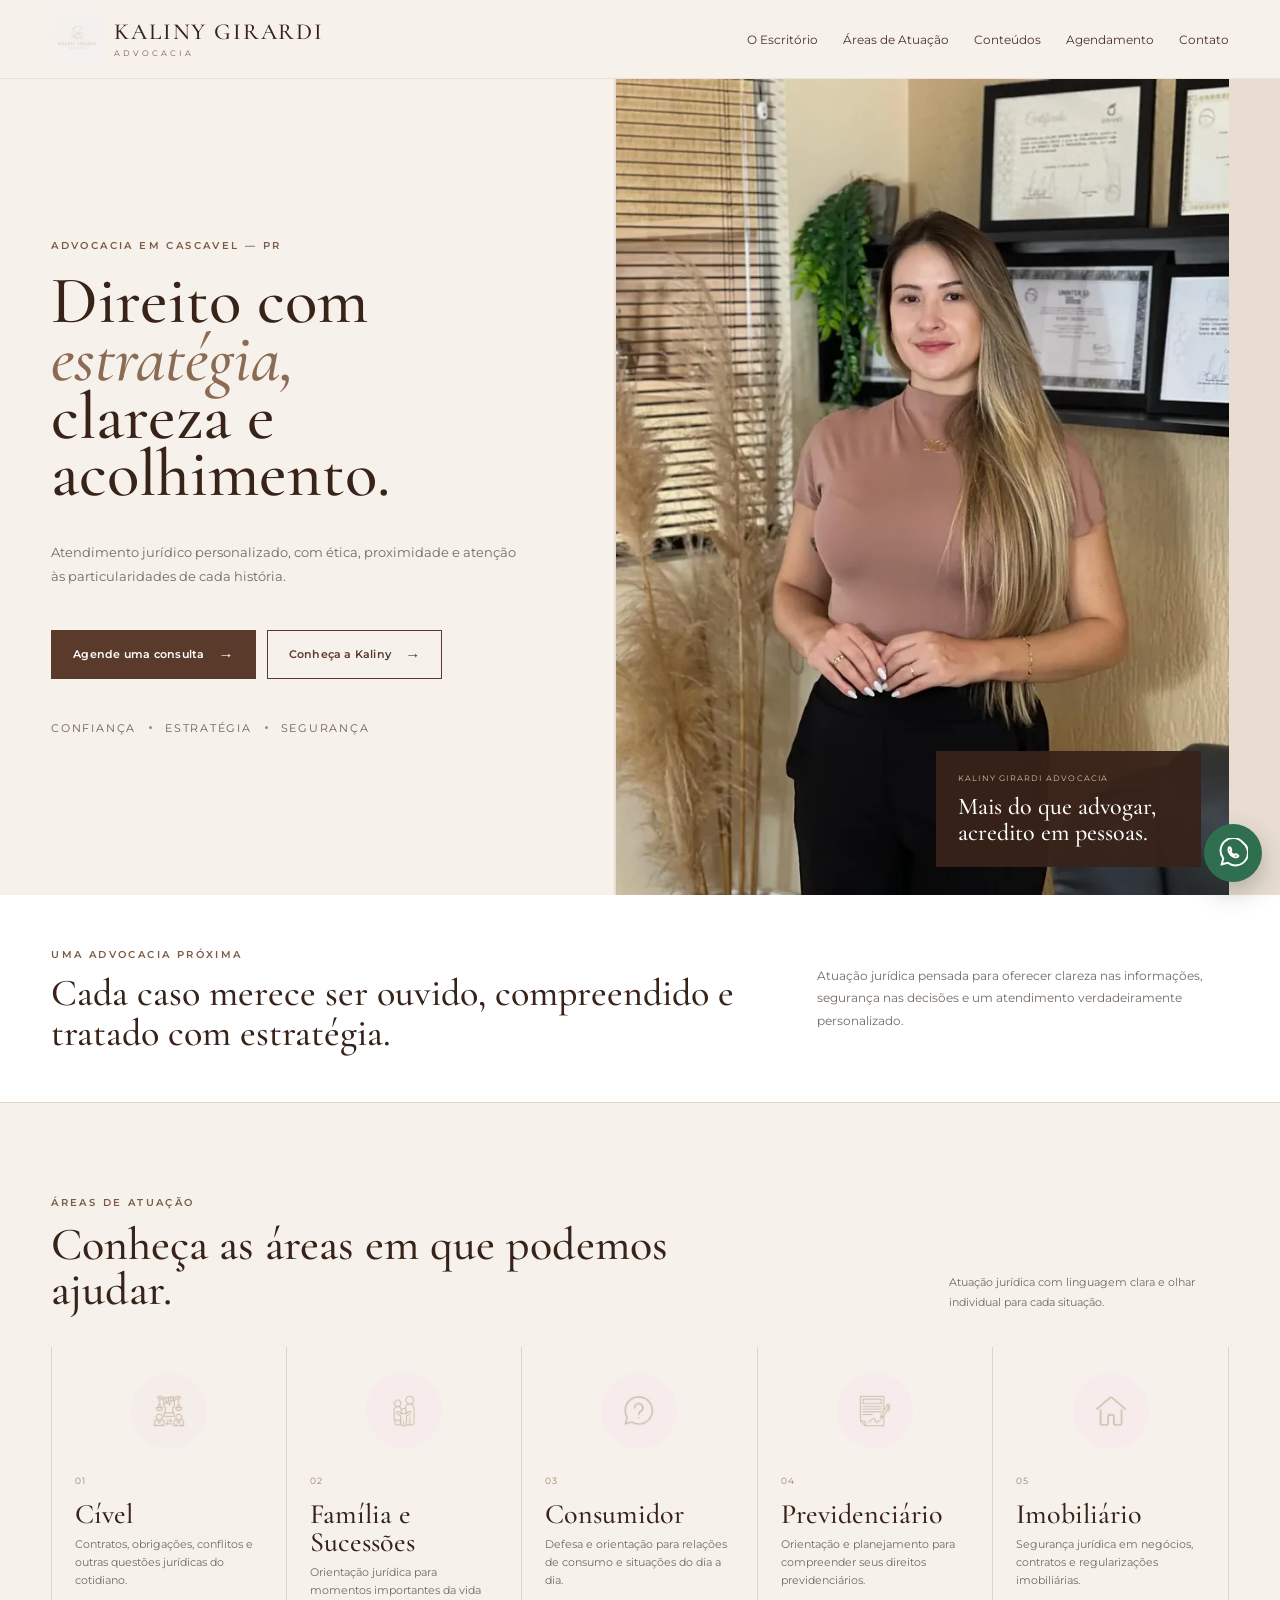
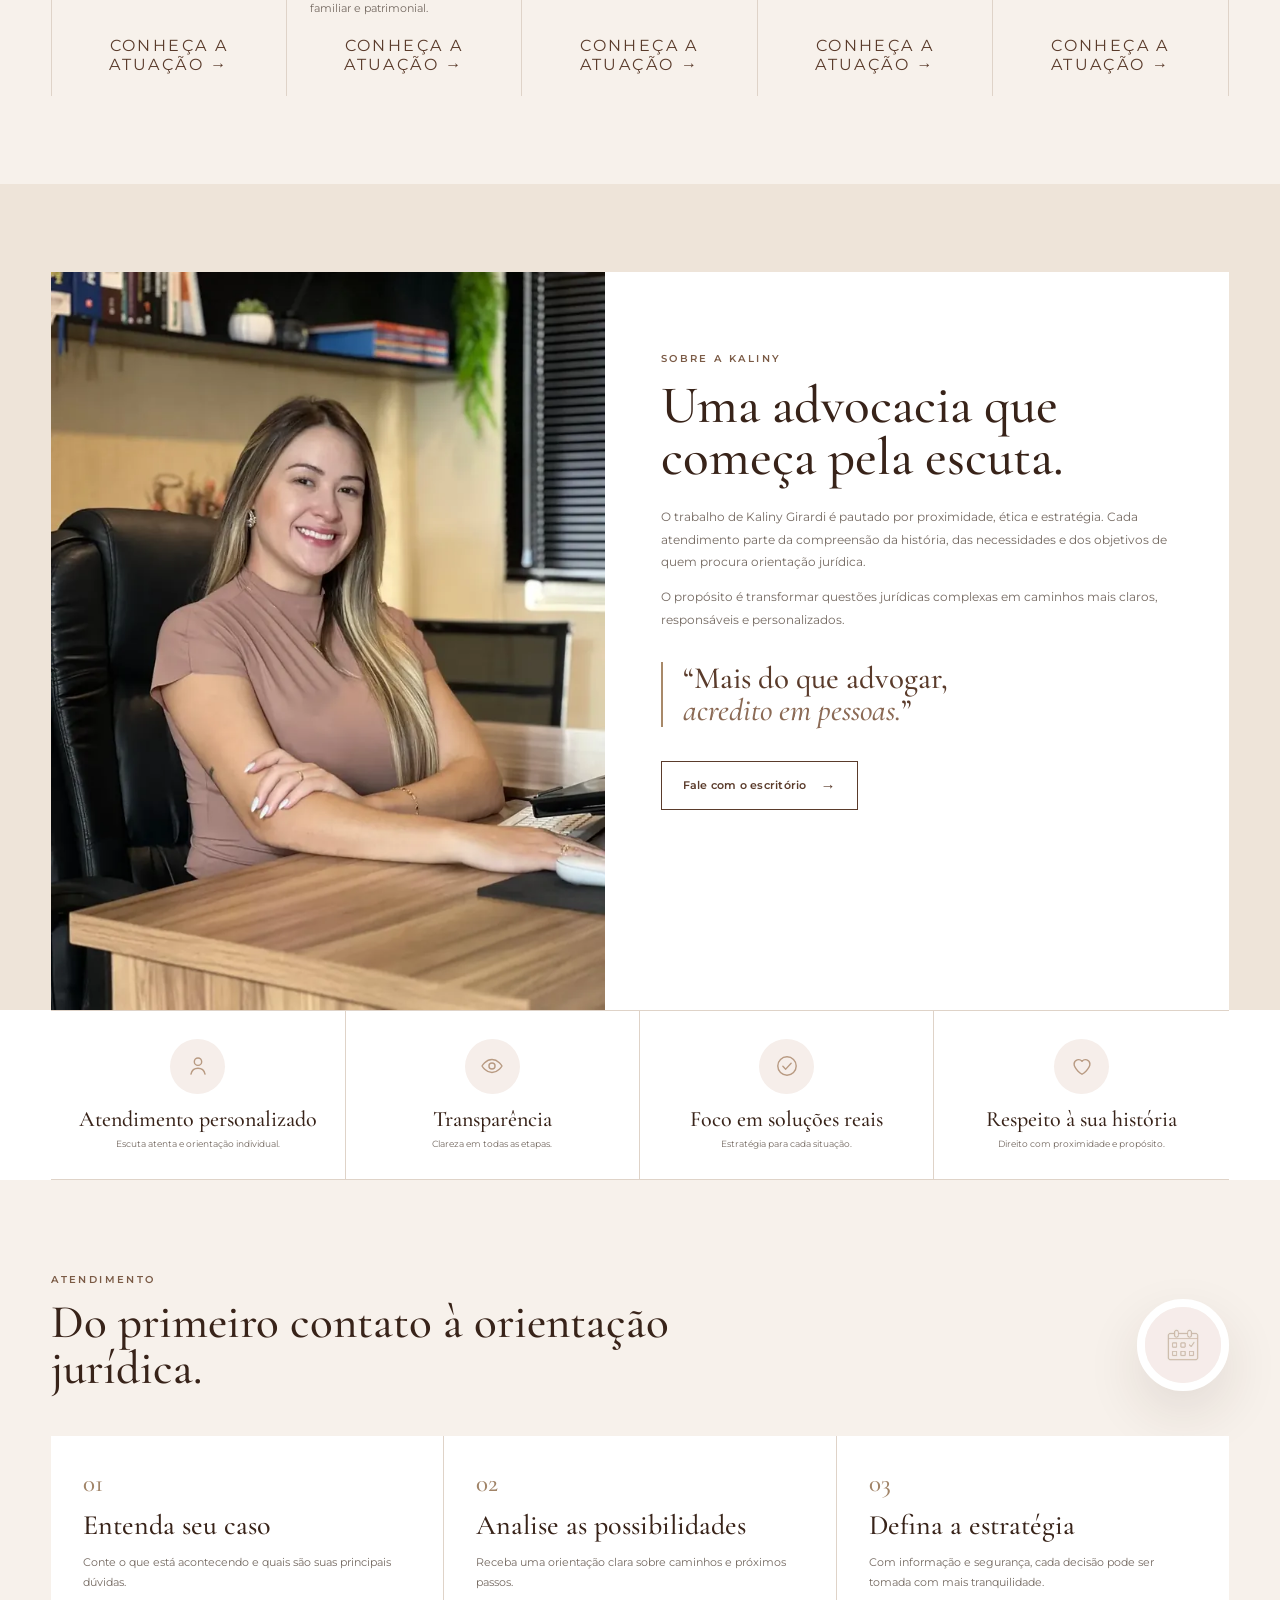
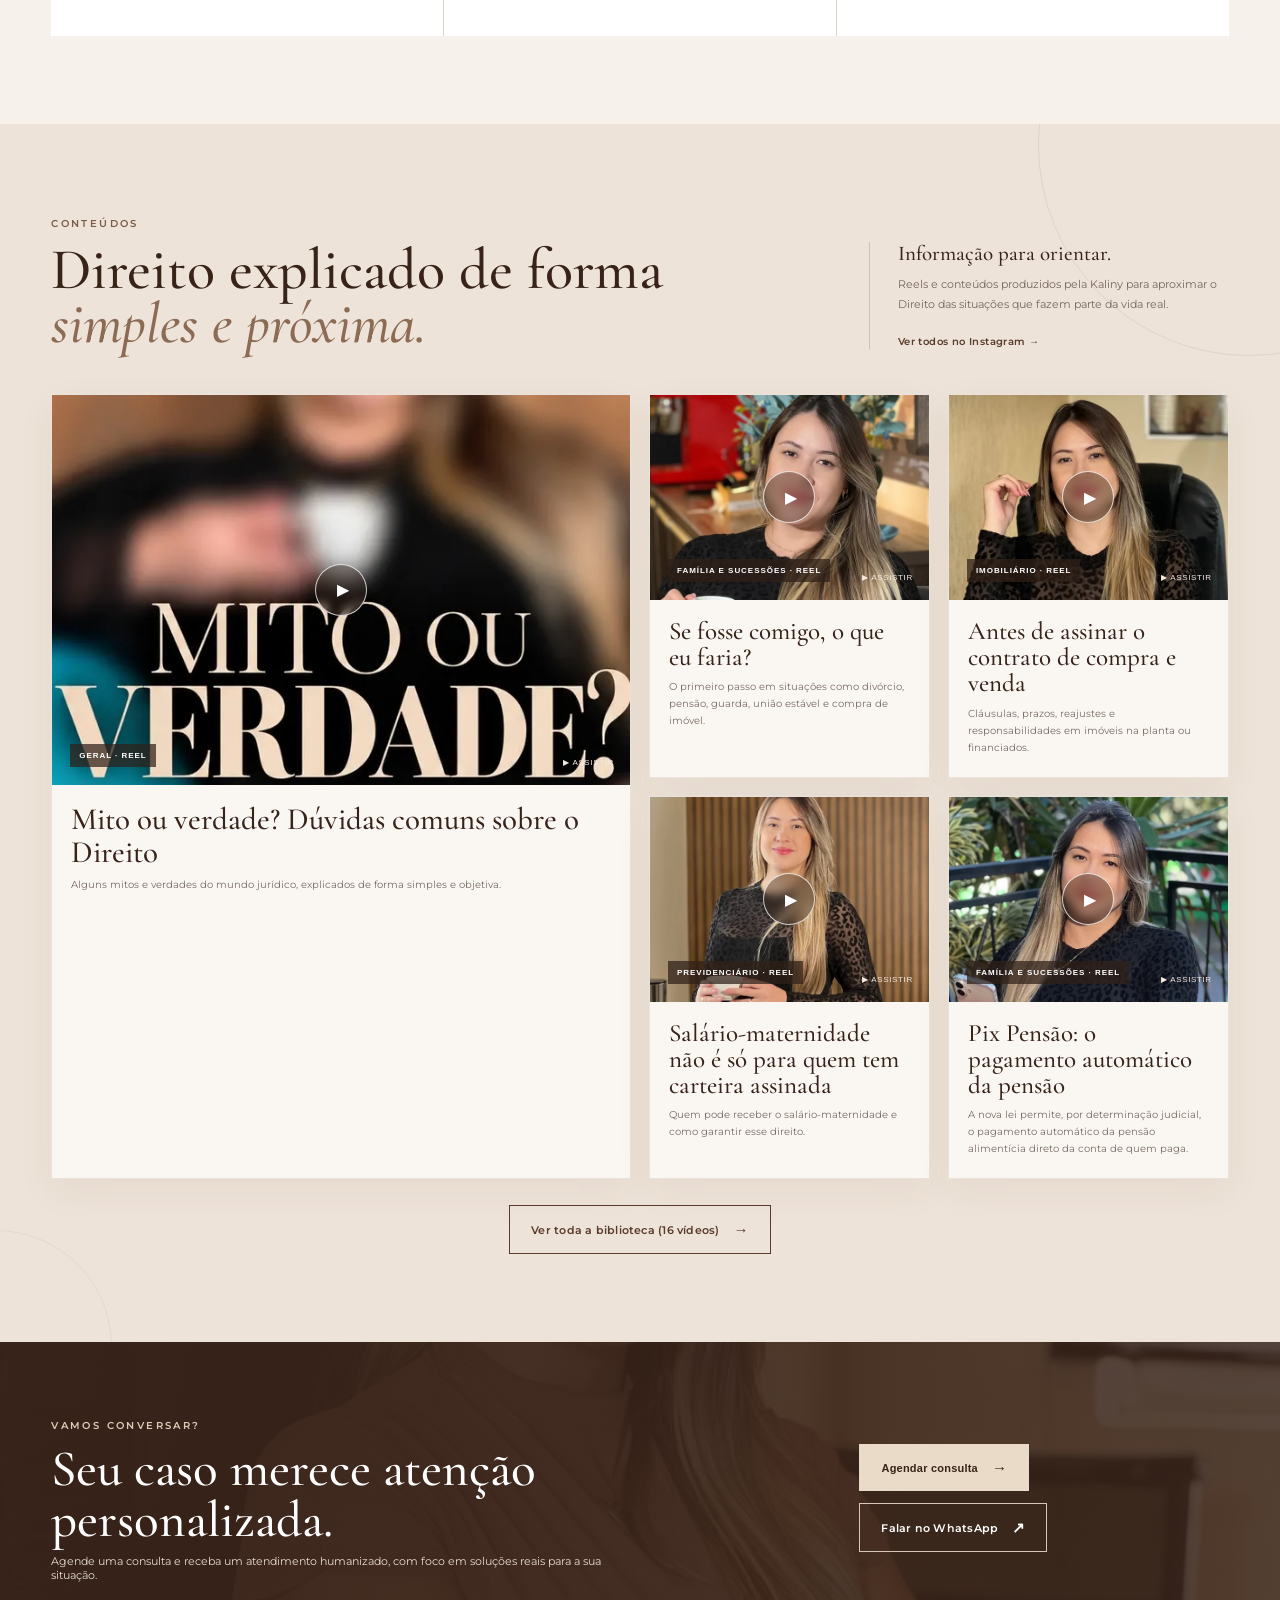
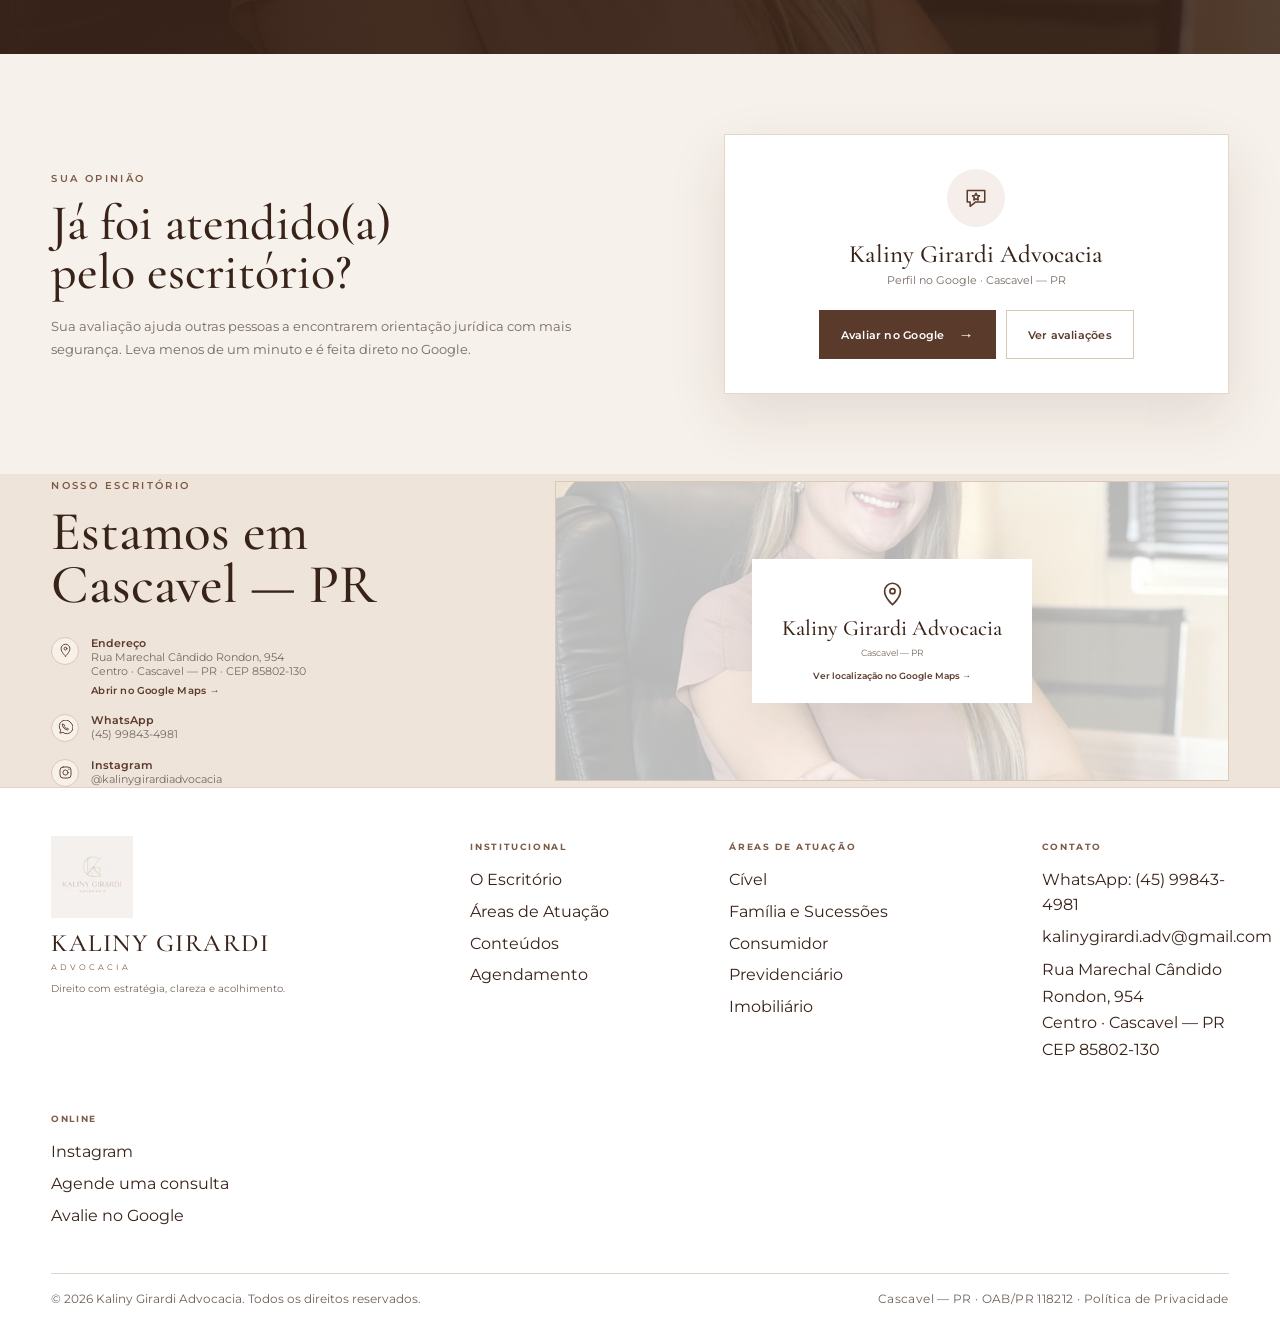
==== index.html @ cd2d30ac "Site: imagens no tamanho certo, contraste da Privacidade e rótulo das capas de arte Co-Authored-By: " ====
<!doctype html>
<html lang="pt-BR">
<head>
<meta charset="utf-8"><meta name="viewport" content="width=device-width,initial-scale=1">
<meta name="description" content="Kaliny Girardi Advocacia em Cascavel – PR. Atendimento em Direito Cível, Família e Sucessões, Consumidor, Previdenciário e Imobiliário. Agende sua consulta.">
<title>Kaliny Girardi Advocacia | Advogada em Cascavel – PR</title>
<link rel="preload" as="image" href="assets/kaliny-hero.webp" imagesrcset="assets/kaliny-hero-480.webp 480w, assets/kaliny-hero-720.webp 720w, assets/kaliny-hero.webp 960w" imagesizes="(max-width: 900px) 92vw, 44vw" fetchpriority="high">
<meta name="google-site-verification" content="oDW_VFh5NbFvyicY3VM6-nrY6fD-mBhwZYhJNDKeEUI" />
<link rel="canonical" href="https://kalinygirardiadvocacia.com.br/">
<meta property="og:type" content="website"><meta property="og:locale" content="pt_BR"><meta property="og:site_name" content="Kaliny Girardi Advocacia">
<meta property="og:title" content="Kaliny Girardi Advocacia | Advogada em Cascavel – PR">
<meta property="og:description" content="Direito com estratégia, clareza e acolhimento. Cível, Família e Sucessões, Consumidor, Previdenciário e Imobiliário.">
<meta property="og:url" content="https://kalinygirardiadvocacia.com.br/"><meta property="og:image" content="https://kalinygirardiadvocacia.com.br/assets/og-image.jpg"><meta property="og:image:secure_url" content="https://kalinygirardiadvocacia.com.br/assets/og-image.jpg"><meta property="og:image:type" content="image/jpeg"><meta name="twitter:title" content="Kaliny Girardi Advocacia | Advogada em Cascavel – PR"><meta name="twitter:description" content="Direito com estratégia, clareza e acolhimento. Cível, Família e Sucessões, Consumidor, Previdenciário e Imobiliário."><meta name="twitter:image" content="https://kalinygirardiadvocacia.com.br/assets/og-image.jpg"><meta property="og:image:width" content="1200"><meta property="og:image:height" content="630"><meta property="og:image:alt" content="Kaliny Girardi Advocacia — Cascavel, PR">
<meta name="twitter:card" content="summary_large_image">
<script type="application/ld+json">{"@context": "https://schema.org", "@type": "LegalService", "name": "Kaliny Girardi Advocacia", "url": "https://kalinygirardiadvocacia.com.br/", "image": "https://kalinygirardiadvocacia.com.br/assets/kaliny-hero.jpg", "logo": "https://kalinygirardiadvocacia.com.br/assets/logo.jpg", "telephone": "+55-45-99843-4981", "email": "kalinygirardi.adv@gmail.com", "address": {"@type": "PostalAddress", "streetAddress": "Rua Marechal Cândido Rondon, 954", "addressLocality": "Cascavel", "addressRegion": "PR", "postalCode": "85802-130", "addressCountry": "BR"}, "areaServed": {"@type": "City", "name": "Cascavel"}, "knowsAbout": ["Direito Civil", "Direito de Família e Sucessões", "Direito do Consumidor", "Direito Previdenciário", "Direito Imobiliário"], "sameAs": ["https://www.instagram.com/kalinygirardiadvocacia/", "https://g.page/r/CT1paptxaOU_EAI"], "employee": {"@type": "Person", "name": "Kaliny Girardi", "jobTitle": "Advogada", "identifier": "OAB/PR 118212"}}</script>
<style>.ap-consent{display:flex!important;flex-direction:row!important;align-items:flex-start;gap:10px!important;text-transform:none!important;letter-spacing:0!important;font-size:13px!important;line-height:1.45}.ap-consent input{margin-top:3px;width:auto;flex:none}.ap-consent a{color:inherit;text-decoration:underline}.ap-hp{position:absolute!important;left:-9999px!important;width:1px;height:1px;overflow:hidden}.appointment-msg.error{color:#8b3e33}</style>
<link rel="stylesheet" href="css/style.css"><script src="assets/appointment-config.js"></script><script src="assets/conteudos.js"></script><script src="assets/video-fit.js"></script>
<link rel="icon" href="/favicon.ico" sizes="any"><link rel="icon" type="image/png" sizes="32x32" href="/assets/icons/favicon-32.png"><link rel="apple-touch-icon" href="/assets/icons/apple-touch-icon.png"><link rel="manifest" href="/site.webmanifest"><meta name="theme-color" content="#5a3b2b"><link rel="preload" href="assets/fonts/montserrat-latin-400-normal.woff2" as="font" type="font/woff2" crossorigin><link rel="preload" href="assets/fonts/cormorant-garamond-latin-500-normal.woff2" as="font" type="font/woff2" crossorigin></head>
<body><div class="scroll-progress" id="scrollProgress" aria-hidden="true"></div>
<header class="site-header"><div class="container nav">
<a class="brand" href="index.html"><img src="assets/logo-112.webp" width="112" height="112" alt="Logo Kaliny Girardi"><span class="brand-name"><strong>KALINY GIRARDI</strong><small>ADVOCACIA</small></span></a>
<nav class="navlinks" id="siteNav"><a href="#escritorio">O Escritório</a><a href="#atuacao">Áreas de Atuação</a><a href="#conteudos">Conteúdos</a><a href="#agendamento">Agendamento</a><a href="#contato">Contato</a><a class="nav-cta" href="#agendamento" data-open-appointment>Agendar consulta</a></nav><button class="menu" type="button" aria-label="Abrir menu" aria-expanded="false" aria-controls="siteNav">☰</button>
</div></header>
<main>
<section class="hero"><div class="hero-inner container"><div class="hero-copy"><span class="eyebrow hero-stagger">Advocacia em Cascavel — PR</span><h1 class="hero-stagger">Direito com<br><em>estratégia,</em><br>clareza e acolhimento.</h1><p class="hero-stagger">Atendimento jurídico personalizado, com ética, proximidade e atenção às particularidades de cada história.</p><div class="hero-actions hero-stagger"><a class="btn primary" href="#agendamento" data-open-appointment>Agende uma consulta <span>→</span></a><a class="btn ghost" href="#escritorio">Conheça a Kaliny <span>→</span></a></div><div class="hero-values hero-stagger"><span>Confiança</span><i></i><span>Estratégia</span><i></i><span>Segurança</span></div></div><div class="hero-visual hero-enter"><img src="assets/kaliny-hero.webp" srcset="assets/kaliny-hero-480.webp 480w, assets/kaliny-hero-720.webp 720w, assets/kaliny-hero.webp 960w" sizes="(max-width: 900px) 92vw, 44vw" alt="Kaliny Girardi no escritório" width="960" height="1280" fetchpriority="high" decoding="async"><div class="hero-card"><small>Kaliny Girardi Advocacia</small><strong>Mais do que advogar,<br>acredito em pessoas.</strong></div></div></div></section>
<section class="intro-strip js-reveal"><div class="container intro-grid"><div><span class="eyebrow">Uma advocacia próxima</span><h2>Cada caso merece ser ouvido, compreendido e tratado com estratégia.</h2></div><p>Atuação jurídica pensada para oferecer clareza nas informações, segurança nas decisões e um atendimento verdadeiramente personalizado.</p></div></section>
<section class="section areas" id="atuacao"><div class="container"><div class="section-head js-reveal"><div><span class="eyebrow">Áreas de atuação</span><h2>Conheça as áreas em que podemos ajudar.</h2></div><p>Atuação jurídica com linguagem clara e olhar individual para cada situação.</p></div><div class="area-grid">
<article class="area js-reveal" data-area="Cível"><div class="area-icon"><img src="assets/icons/civel-160.webp" width="160" height="160" alt="Cível" loading="lazy" decoding="async"></div><span class="num">01</span><h3><a href="areas/civel.html">Cível</a></h3><p>Contratos, obrigações, conflitos e outras questões jurídicas do cotidiano.</p><button class="more area-open" type="button">Conheça a atuação →</button></article>
<article class="area js-reveal" data-area="Família e Sucessões"><div class="area-icon"><img src="assets/icons/familia-160.webp" width="160" height="160" alt="Família e Sucessões" loading="lazy" decoding="async"></div><span class="num">02</span><h3><a href="areas/familia-e-sucessoes.html">Família e Sucessões</a></h3><p>Orientação jurídica para momentos importantes da vida familiar e patrimonial.</p><button class="more area-open" type="button">Conheça a atuação →</button></article>
<article class="area js-reveal" data-area="Consumidor"><div class="area-icon"><img src="assets/icons/consumidor-160.webp" width="160" height="160" alt="Consumidor" loading="lazy" decoding="async"></div><span class="num">03</span><h3><a href="areas/consumidor.html">Consumidor</a></h3><p>Defesa e orientação para relações de consumo e situações do dia a dia.</p><button class="more area-open" type="button">Conheça a atuação →</button></article>
<article class="area js-reveal" data-area="Previdenciário"><div class="area-icon"><img src="assets/icons/previdenciario-160.webp" width="160" height="160" alt="Previdenciário" loading="lazy" decoding="async"></div><span class="num">04</span><h3><a href="areas/previdenciario.html">Previdenciário</a></h3><p>Orientação e planejamento para compreender seus direitos previdenciários.</p><button class="more area-open" type="button">Conheça a atuação →</button></article>
<article class="area js-reveal" data-area="Imobiliário"><div class="area-icon"><img src="assets/icons/imobiliario-160.webp" width="160" height="160" alt="Imobiliário" loading="lazy" decoding="async"></div><span class="num">05</span><h3><a href="areas/imobiliario.html">Imobiliário</a></h3><p>Segurança jurídica em negócios, contratos e regularizações imobiliárias.</p><button class="more area-open" type="button">Conheça a atuação →</button></article>
</div></div></section>
<section class="section about" id="escritorio"><div class="container about-grid"><div class="about-photo reveal-left"><img src="assets/kaliny-office.webp" srcset="assets/kaliny-office-480.webp 480w, assets/kaliny-office-720.webp 720w, assets/kaliny-office.webp 960w" sizes="(max-width: 900px) 92vw, 40vw" alt="Kaliny Girardi em seu escritório" width="960" height="1280" loading="lazy" decoding="async"></div><div class="about-copy reveal-right"><span class="eyebrow">Sobre a Kaliny</span><h2>Uma advocacia que começa pela escuta.</h2><p>O trabalho de Kaliny Girardi é pautado por proximidade, ética e estratégia. Cada atendimento parte da compreensão da história, das necessidades e dos objetivos de quem procura orientação jurídica.</p><p>O propósito é transformar questões jurídicas complexas em caminhos mais claros, responsáveis e personalizados.</p><div class="quote">“Mais do que advogar,<br><em>acredito em pessoas.</em>”</div><a class="btn ghost" href="#contato">Fale com o escritório <span>→</span></a></div></div></section>
<section class="values js-reveal"><div class="container"><div class="value-grid">
<div class="value-item"><span class="value-ic" role="img" aria-label="Atendimento personalizado"><svg viewBox="0 0 24 24" aria-hidden="true"><circle cx="12" cy="8" r="3.4"/><path d="M5.5 19.5c.8-3.4 3.4-5.4 6.5-5.4s5.7 2 6.5 5.4"/></svg></span><strong>Atendimento personalizado</strong><span>Escuta atenta e orientação individual.</span></div>
<div class="value-item"><span class="value-ic" role="img" aria-label="Transparência"><svg viewBox="0 0 24 24" aria-hidden="true"><path d="M2.8 12s3.4-6 9.2-6 9.2 6 9.2 6-3.4 6-9.2 6-9.2-6-9.2-6Z"/><circle cx="12" cy="12" r="2.8"/></svg></span><strong>Transparência</strong><span>Clareza em todas as etapas.</span></div>
<div class="value-item"><span class="value-ic" role="img" aria-label="Soluções reais"><svg viewBox="0 0 24 24" aria-hidden="true"><circle cx="12" cy="12" r="8.5"/><path d="m8.2 12.3 2.6 2.6 5-5.4"/></svg></span><strong>Foco em soluções reais</strong><span>Estratégia para cada situação.</span></div>
<div class="value-item"><span class="value-ic" role="img" aria-label="Respeito"><svg viewBox="0 0 24 24" aria-hidden="true"><path d="M12 19.6s-7.3-4.4-7.3-9.6A4.1 4.1 0 0 1 12 7.7a4.1 4.1 0 0 1 7.3 2.3c0 5.2-7.3 9.6-7.3 9.6Z"/></svg></span><strong>Respeito à sua história</strong><span>Direito com proximidade e propósito.</span></div>
</div></div></section>
<section class="section services"><div class="container"><div class="service-head"><div><span class="eyebrow">Atendimento</span><h2>Do primeiro contato à orientação jurídica.</h2></div><img src="assets/icons/agenda.jpg" alt="Agendamento" loading="lazy" decoding="async"></div><div class="service-steps"><div><b>01</b><h3>Entenda seu caso</h3><p>Conte o que está acontecendo e quais são suas principais dúvidas.</p></div><div><b>02</b><h3>Analise as possibilidades</h3><p>Receba uma orientação clara sobre caminhos e próximos passos.</p></div><div><b>03</b><h3>Defina a estratégia</h3><p>Com informação e segurança, cada decisão pode ser tomada com mais tranquilidade.</p></div></div></div></section>
<section class="section content editorial-content" id="conteudos"><div class="container"><div class="editorial-head js-reveal"><div><span class="eyebrow">Conteúdos</span><h2>Direito explicado de forma<br><em>simples e próxima.</em></h2></div><div class="editorial-side"><span>Informação para orientar.</span><p>Reels e conteúdos produzidos pela Kaliny para aproximar o Direito das situações que fazem parte da vida real.</p><a class="text-link" href="https://www.instagram.com/kalinygirardiadvocacia/" target="_blank" rel="noopener">Ver todos no Instagram →</a></div></div><div class="content-grid video-grid">
<article class="post video-card js-reveal" data-video="https://www.instagram.com/p/DduRP6RBb90/" data-area="Geral"><button class="video-thumb video-one" type="button" aria-label="Assistir: Mito ou verdade? Dúvidas comuns sobre o Direito"><span class="video-label">GERAL · REEL</span><span class="play-button">▶</span><span class="video-hint">▶ Assistir</span></button><div class="post-body"><h3>Mito ou verdade? Dúvidas comuns sobre o Direito</h3><p>Alguns mitos e verdades do mundo jurídico, explicados de forma simples e objetiva.</p></div></article>
<article class="post video-card js-reveal" data-video="https://www.instagram.com/p/DczVs4wRCd1/" data-area="Família e Sucessões"><button class="video-thumb video-two" type="button" aria-label="Assistir: Se fosse comigo, o que eu faria?"><span class="video-label">FAMÍLIA E SUCESSÕES · REEL</span><span class="play-button">▶</span><span class="video-hint">▶ Assistir</span></button><div class="post-body"><h3>Se fosse comigo, o que eu faria?</h3><p>O primeiro passo em situações como divórcio, pensão, guarda, união estável e compra de imóvel.</p></div></article>
<article class="post video-card js-reveal" data-video="https://www.instagram.com/p/DZWBHDyxbDx/" data-area="Imobiliário"><button class="video-thumb video-three" type="button" aria-label="Assistir: Antes de assinar o contrato de compra e venda"><span class="video-label">IMOBILIÁRIO · REEL</span><span class="play-button">▶</span><span class="video-hint">▶ Assistir</span></button><div class="post-body"><h3>Antes de assinar o contrato de compra e venda</h3><p>Cláusulas, prazos, reajustes e responsabilidades em imóveis na planta ou financiados.</p></div></article>
<article class="post video-card js-reveal" data-video="https://www.instagram.com/p/DZD_Evbx-IL/" data-area="Previdenciário"><button class="video-thumb video-four" type="button" aria-label="Assistir: Salário-maternidade não é só para quem tem carteira assinada"><span class="video-label">PREVIDENCIÁRIO · REEL</span><span class="play-button">▶</span><span class="video-hint">▶ Assistir</span></button><div class="post-body"><h3>Salário-maternidade não é só para quem tem carteira assinada</h3><p>Quem pode receber o salário-maternidade e como garantir esse direito.</p></div></article>
<article class="post video-card js-reveal" data-video="https://www.instagram.com/p/Db_78jXRFzT/" data-area="Família e Sucessões"><button class="video-thumb video-five" type="button" aria-label="Assistir: Pix Pensão: o pagamento automático da pensão"><span class="video-label">FAMÍLIA E SUCESSÕES · REEL</span><span class="play-button">▶</span><span class="video-hint">▶ Assistir</span></button><div class="post-body"><h3>Pix Pensão: o pagamento automático da pensão</h3><p>A nova lei permite, por determinação judicial, o pagamento automático da pensão alimentícia direto da conta de quem paga.</p></div></article>
</div><div class="kc-more"><a class="btn ghost" href="conteudos.html">Ver toda a biblioteca de conteúdos <span>→</span></a></div></div></section>
<div class="area-overlay" id="areaOverlay" aria-hidden="true"><div class="area-modal" role="dialog" aria-modal="true" aria-labelledby="areaModalTitle"><button class="area-close" type="button" aria-label="Fechar">×</button><div class="area-modal-grid"><div class="area-modal-image"><img id="areaModalImage" src="" alt="" loading="lazy" decoding="async"></div><div class="area-modal-copy"><span class="eyebrow">Área de atuação</span><h2 id="areaModalTitle">Áreas de atuação</h2><p id="areaModalText"></p><div class="area-modal-actions"><button class="btn primary" id="areaVideoButton" type="button">Assistir conteúdo <span>▶</span></button><button class="btn ghost" id="areaAppointmentButton" type="button">Agendar consulta <span>→</span></button><a class="btn ghost" id="areaWaButton" href="https://wa.me/5545998434981" target="_blank" rel="noopener">WhatsApp</a></div><a class="area-more" id="areaMoreLink" href="#atuacao">Saiba mais sobre a área →</a><p class="area-note">O atendimento é personalizado de acordo com a situação apresentada.</p></div></div></div></div>
<div class="video-overlay" id="videoOverlay" aria-hidden="true"><div class="video-modal" role="dialog" aria-modal="true" aria-labelledby="videoTitle"><button class="video-close" type="button" aria-label="Fechar vídeo">×</button><div class="video-frame-wrap"><div class="video-placeholder" id="videoPlaceholder"><span class="play-button large">▶</span><strong id="videoPlaceholderTitle">Carregando o vídeo…</strong><p>Se o vídeo não abrir aqui, use o link abaixo para assistir no Instagram do escritório.</p></div><iframe id="videoFrame" title="Vídeo jurídico" allow="autoplay; encrypted-media; picture-in-picture" allowfullscreen hidden></iframe></div><div class="video-modal-copy"><span class="eyebrow">Conteúdo jurídico</span><h2 id="videoTitle">Vídeos do escritório</h2><a id="videoExternalLink" class="text-link" href="https://www.instagram.com/kalinygirardiadvocacia/" target="_blank" rel="noopener">Abrir no Instagram →</a></div></div></div>
<section class="cta js-reveal" id="agendamento"><div class="container cta-inner"><div><span class="eyebrow light">Vamos conversar?</span><h2>Seu caso merece atenção personalizada.</h2><p>Agende uma consulta e receba um atendimento humanizado, com foco em soluções reais para a sua situação.</p></div><div class="cta-actions"><button class="btn gold" type="button" data-open-appointment>Agendar consulta <span>→</span></button><a class="btn ghost" href="https://wa.me/5545998434981?text=Ol%C3%A1!%20Vim%20pelo%20site%20da%20Kaliny%20Girardi%20Advocacia%20e%20gostaria%20de%20uma%20orienta%C3%A7%C3%A3o." target="_blank" rel="noopener">Falar no WhatsApp <span>↗</span></a></div></div></section>
<div class="appointment-overlay" id="appointmentOverlay" aria-hidden="true"><div class="appointment-modal" role="dialog" aria-modal="true" aria-labelledby="appointmentTitle"><button class="appointment-close" type="button" data-close-appointment aria-label="Fechar">×</button><div class="appointment-head"><span class="eyebrow">Agendamento</span><h2 id="appointmentTitle">Agende sua consulta</h2><p>Escolha um horário disponível e envie seus dados. A confirmação aparecerá no sistema do escritório.</p></div><form id="appointmentForm"><div class="appointment-grid"><div class="full ap-pick"><span class="ap-step">1. Escolha o dia e o horário</span><div class="ap-days" id="apDays" aria-label="Dias com horários livres"></div><div class="ap-times" id="apTimes"><div class="ap-loading">Carregando os horários disponíveis…</div></div><noscript><div class="ap-loading">Para ver os horários, ative o JavaScript ou <a href="https://wa.me/5545998434981" target="_blank" rel="noopener">agende pelo WhatsApp</a>.</div></noscript><div class="ap-chosen" id="apChosen" hidden></div><button type="button" class="ap-other" id="apOther">Prefiro escolher outra data</button><div class="ap-native" id="apNative" hidden><label>Data<input id="apDate" name="date" type="date" required></label><label>Horário<select id="apTime" name="time" required><option value="">Selecione a data primeiro</option></select></label></div><span class="ap-step" style="margin-top:6px">2. Seus dados</span></div><label>Nome completo<input name="name" required autocomplete="name"></label><label>WhatsApp<input name="phone" required autocomplete="tel"></label><label>E-mail<input name="email" type="email" required autocomplete="email"></label><label>Área<select name="type" required><option value="">Selecione</option><option>Cível</option><option>Família e Sucessões</option><option>Consumidor</option><option>Previdenciário</option><option>Imobiliário</option><option>Consulta jurídica geral</option></select></label><label>Atendimento<select name="mode" required><option>Presencial</option><option>Online</option></select></label><label class="full">Observação <textarea name="notes" rows="3" placeholder="Opcional. Evite informar dados sensíveis neste campo."></textarea></label><div class="ap-hp" aria-hidden="true"><input name="website" tabindex="-1" autocomplete="off" aria-label="website"></div><label class="full ap-consent"><input type="checkbox" name="consent" value="sim" required><span>Concordo com o uso dos meus dados para o agendamento e o retorno do escritório, conforme a <a href="privacidade.html" target="_blank" rel="noopener">Política de Privacidade</a>.</span></label></div><div class="appointment-actions"><button class="btn ghost" type="button" data-close-appointment>Cancelar</button><button class="btn primary" type="submit" id="appointmentSubmit">Solicitar agendamento <span>→</span></button></div><p class="appointment-msg" id="appointmentMsg" aria-live="polite"></p></form><div id="appointmentSuccess" class="appointment-success" hidden><div class="success-mark">✓</div><h3>Solicitação enviada</h3><div class="ap-sum" id="apSummary"></div><p>O escritório vai confirmar o atendimento pelo WhatsApp ou e-mail.</p><div class="ap-success-actions"><button class="btn ghost" type="button" id="apIcs">📅 Adicionar à minha agenda</button><a class="btn ghost" id="apWa" href="https://wa.me/5545998434981" target="_blank" rel="noopener">💬 Falar no WhatsApp</a></div><button class="btn primary" type="button" data-close-appointment>Fechar</button></div></div></div>
</main>
<section class="reviews js-reveal" id="avaliacoes"><div class="container reviews-box"><div class="reviews-copy"><span class="eyebrow">Sua opinião</span><h2>Já foi atendido(a)<br>pelo escritório?</h2><p>Sua avaliação ajuda outras pessoas a encontrarem orientação jurídica com mais segurança. Leva menos de um minuto e é feita direto no Google.</p></div><div class="reviews-card"><div class="reviews-ic" aria-hidden="true"><svg viewBox="0 0 24 24"><path d="M4.5 5.5h15v10h-8l-4.5 3.6v-3.6H4.5z"/><path d="m12 7.9.9 1.9 2.1.3-1.5 1.5.4 2.1-1.9-1-1.9 1 .4-2.1-1.5-1.5 2.1-.3z"/></svg></div><strong>Kaliny Girardi Advocacia</strong><span>Perfil no Google · Cascavel — PR</span><div class="reviews-actions"><a class="btn primary" data-kg-review href="https://g.page/r/CT1paptxaOU_EAI/review" target="_blank" rel="noopener">Avaliar no Google <span>→</span></a><a class="btn ghost" data-kg-profile href="https://g.page/r/CT1paptxaOU_EAI" target="_blank" rel="noopener">Ver avaliações</a></div></div></div></section>
<section class="location js-reveal" id="contato"><div class="container location-grid"><div><span class="eyebrow">Nosso escritório</span><h2>Estamos em<br>Cascavel — PR</h2><div class="contact-list">
<div class="contact-item"><span class="contact-icon maps-icon" aria-hidden="true"><svg viewBox="0 0 24 24" role="img"><path d="M12 21s7-6.1 7-12a7 7 0 1 0-14 0c0 5.9 7 12 7 12Z"/><circle cx="12" cy="9" r="2.3"/></svg></span><span><b>Endereço</b><br>Rua Marechal Cândido Rondon, 954<br>Centro · Cascavel — PR · CEP 85802-130<br><a class="contact-action" href="https://www.google.com/maps/search/?api=1&query=Rua+Marechal+C%C3%A2ndido+Rondon%2C+954%2C+Centro%2C+Cascavel%2C+PR" target="_blank" rel="noopener">Abrir no Google Maps →</a></span></div>
<div class="contact-item"><span class="contact-icon whatsapp-icon" aria-hidden="true"><svg viewBox="0 0 24 24" role="img"><path d="M20.1 3.9A10 10 0 0 0 4.2 16.3L3 21l4.8-1.2A10 10 0 1 0 20.1 3.9Z"/><path d="M8.2 7.6c.2-.4.5-.4.8-.4h.5c.2 0 .4.1.5.4l.7 1.7c.1.3.1.5-.1.7l-.5.6c.7 1.3 1.8 2.3 3.1 3l.6-.5c.2-.2.4-.2.7-.1l1.7.7c.3.1.4.3.4.5v.5c0 .3-.1.6-.4.8-.4.3-1 .5-1.5.4-1.8-.3-3.6-1.2-5.1-2.7-1.5-1.5-2.4-3.2-2.7-5.1-.1-.5.1-1.1.4-1.5Z"/></svg></span><span><b>WhatsApp</b><br><a href="https://wa.me/5545998434981" target="_blank" rel="noopener">(45) 99843-4981</a></span></div>
<div class="contact-item"><span class="contact-icon instagram-icon" aria-hidden="true"><svg viewBox="0 0 24 24" role="img"><rect x="3.2" y="3.2" width="17.6" height="17.6" rx="5"/><circle cx="12" cy="12" r="4.1"/><circle cx="17.4" cy="6.7" r="1" class="fill-dot"/></svg></span><span><b>Instagram</b><br><a href="https://www.instagram.com/kalinygirardiadvocacia/" target="_blank" rel="noopener">@kalinygirardiadvocacia</a></span></div>
</div></div><a class="map-card" href="https://www.google.com/maps/search/?api=1&query=Rua+Marechal+C%C3%A2ndido+Rondon%2C+954%2C+Centro%2C+Cascavel%2C+PR" target="_blank" rel="noopener" aria-label="Abrir localização da Kaliny Girardi Advocacia no Google Maps"><div class="map-pin"><span class="map-pin-icon" aria-hidden="true"><svg viewBox="0 0 24 24"><path d="M12 21s7-6.1 7-12a7 7 0 1 0-14 0c0 5.9 7 12 7 12Z"/><circle cx="12" cy="9" r="2.3"/></svg></span><strong>Kaliny Girardi Advocacia</strong><span>Cascavel — PR</span><small>Ver localização no Google Maps →</small></div></a></div></section>
<footer><div class="container"><div class="footer-grid"><div class="footer-brand"><img src="assets/logo-112.webp" width="112" height="112" alt="Logo Kaliny Girardi" loading="lazy" decoding="async"><h3>KALINY GIRARDI <small>ADVOCACIA</small></h3><p>Direito com estratégia, clareza e acolhimento.</p></div><div><h4>Institucional</h4><a href="#escritorio">O Escritório</a><a href="#atuacao">Áreas de Atuação</a><a href="#conteudos">Conteúdos</a><a href="#agendamento">Agendamento</a></div><div class="footer-areas"><h4>Áreas de atuação</h4><a href="areas/civel.html">Cível</a><a href="areas/familia-e-sucessoes.html">Família e Sucessões</a><a href="areas/consumidor.html">Consumidor</a><a href="areas/previdenciario.html">Previdenciário</a><a href="areas/imobiliario.html">Imobiliário</a></div><div><h4>Contato</h4><a href="https://wa.me/5545998434981" target="_blank" rel="noopener">WhatsApp: (45) 99843-4981</a><a href="mailto:kalinygirardi.adv@gmail.com">kalinygirardi.adv@gmail.com</a><p>Rua Marechal Cândido Rondon, 954<br>Centro · Cascavel — PR<br>CEP 85802-130</p></div><div><h4>Online</h4><a href="https://www.instagram.com/kalinygirardiadvocacia/" target="_blank" rel="noopener">Instagram</a><a href="#agendamento">Agende uma consulta</a><a href="#avaliacoes">Avalie no Google</a></div></div><div class="footer-bottom"><span>© 2026 Kaliny Girardi Advocacia. Todos os direitos reservados.</span><span>Cascavel — PR · OAB/PR 118212 · <a href="privacidade.html">Política de Privacidade</a></span></div></div></footer>

<script>
(function(){
  const progress=document.getElementById('scrollProgress');
  const header=document.querySelector('.site-header');
  const reveals=document.querySelectorAll('.js-reveal,.reveal-left,.reveal-right');
  const reduced=window.matchMedia && window.matchMedia('(prefers-reduced-motion: reduce)').matches;

  if(!reduced && 'IntersectionObserver' in window){
    const observer=new IntersectionObserver((entries,obs)=>{
      entries.forEach(entry=>{
        if(entry.isIntersecting){
          entry.target.classList.add('revealed');
          obs.unobserve(entry.target);
        }
      });
    },{threshold:.14,rootMargin:'0px 0px -7% 0px'});
    reveals.forEach(el=>observer.observe(el));
  }else{
    reveals.forEach(el=>el.classList.add('revealed'));
  }

  function scrollUI(){
    const max=document.documentElement.scrollHeight-window.innerHeight;
    const pct=max>0 ? (window.scrollY/max)*100 : 0;
    if(progress) progress.style.width=pct+'%';
    if(header) header.classList.toggle('scrolled',window.scrollY>18);
  }
  scrollUI();
  window.addEventListener('scroll',scrollUI,{passive:true});
})();
</script>
<script>
(function(){
  const overlay=document.getElementById('areaOverlay');
  if(!overlay) return;
  const title=document.getElementById('areaModalTitle');
  const text=document.getElementById('areaModalText');
  const image=document.getElementById('areaModalImage');
  const videoBtn=document.getElementById('areaVideoButton');
  const apBtn=document.getElementById('areaAppointmentButton');
  const content={
    'Cível':{desc:'Contratos, obrigações, conflitos e outras questões jurídicas do cotidiano.',img:'assets/icons/civel.jpg'},
    'Família e Sucessões':{desc:'Orientação jurídica para momentos importantes da vida familiar e patrimonial.',img:'assets/icons/familia.jpg'},
    'Consumidor':{desc:'Defesa e orientação para relações de consumo e situações do dia a dia.',img:'assets/icons/consumidor.jpg'},
    'Previdenciário':{desc:'Orientação e planejamento para compreender seus direitos previdenciários.',img:'assets/icons/previdenciario.jpg'},
    'Imobiliário':{desc:'Segurança jurídica em negócios, contratos e regularizações imobiliárias.',img:'assets/icons/imobiliario.jpg'}
  };
  let current='';
  function openArea(area){
    current=area; const d=content[area]||{};
    title.textContent=area; text.textContent=d.desc||''; image.src=d.img||''; image.alt=area;
    overlay.classList.add('show'); overlay.setAttribute('aria-hidden','false'); document.body.classList.add('modal-open');
  }
  function closeArea(){overlay.classList.remove('show'); overlay.setAttribute('aria-hidden','true'); document.body.classList.remove('modal-open');}
  document.querySelectorAll('.area-open').forEach(b=>b.addEventListener('click',()=>openArea(b.closest('.area').dataset.area)));
  document.querySelectorAll('.area').forEach(card=>card.addEventListener('click',e=>{if(e.target.closest('.area-open')) return; openArea(card.dataset.area);}));
  videoBtn.addEventListener('click',()=>{closeArea(); const card=[...document.querySelectorAll('.video-card')].find(c=>c.dataset.area===current); if(card) card.querySelector('.video-thumb').click(); else location.href='conteudos.html';});
  apBtn.addEventListener('click',()=>{closeArea(); const b=document.querySelector('[data-open-appointment]'); if(b) b.click();});
  overlay.querySelector('.area-close').addEventListener('click',closeArea); overlay.addEventListener('click',e=>{if(e.target===overlay) closeArea();});
  window.addEventListener('keydown',e=>{if(e.key==='Escape' && overlay.classList.contains('show')) closeArea();});
})();
</script>
<script>
(function(){
  const overlay=document.getElementById('videoOverlay');
  const frame=document.getElementById('videoFrame');
  const placeholder=document.getElementById('videoPlaceholder');
  const placeholderTitle=document.getElementById('videoPlaceholderTitle');
  const title=document.getElementById('videoTitle');
  const externalLink=document.getElementById('videoExternalLink');
  if(!overlay) return;
  function openVideo(card){
    const area=card.dataset.area||'Conteúdo jurídico';
    const url=card.dataset.video||'';
    const vid=(/\/(?:p|reel)\/([^/?#]+)/.exec(url)||[])[1],item=(window.KG_CONTEUDOS||[]).find(x=>x.id===vid);
    title.textContent=item&&item.titulo?item.titulo:area;
    placeholderTitle.textContent=title.textContent;
    const eb=overlay.querySelector('.video-modal-copy .eyebrow');if(eb)eb.textContent=item&&item.area?item.area:'Conteúdo jurídico';
    if(externalLink){ externalLink.href=url||'https://www.instagram.com/kalinygirardiadvocacia/'; externalLink.style.display=url?'inline-block':'none'; }
    if(url){
      const embedUrl = /instagram\.com\/p\//.test(url) ? url.replace(/\/$/,'') + '/embed/' : url;
      frame.src=embedUrl; frame.hidden=false; placeholder.hidden=true; if(window.kgFitVideo)requestAnimationFrame(window.kgFitVideo);
    }else{
      frame.src=''; frame.hidden=true; placeholder.hidden=false;
    }
    overlay.classList.add('show'); overlay.setAttribute('aria-hidden','false'); document.body.classList.add('modal-open');
  }
  function closeVideo(){
    overlay.classList.remove('show'); overlay.setAttribute('aria-hidden','true'); document.body.classList.remove('modal-open'); frame.src='';
  }
  document.querySelectorAll('.video-card .video-thumb').forEach(btn=>btn.addEventListener('click',()=>openVideo(btn.closest('.video-card'))));
  overlay.querySelector('.video-close').addEventListener('click',closeVideo);
  overlay.addEventListener('click',e=>{if(e.target===overlay)closeVideo();});
  window.addEventListener('keydown',e=>{if(e.key==='Escape' && overlay.classList.contains('show'))closeVideo();});
})();
</script>
<script>
(function(){
const overlay=document.getElementById('appointmentOverlay'), form=document.getElementById('appointmentForm'), date=document.getElementById('apDate'), time=document.getElementById('apTime'), msg=document.getElementById('appointmentMsg'), success=document.getElementById('appointmentSuccess');
function open(){if(date){const t=new Date();date.min=t.getFullYear()+'-'+String(t.getMonth()+1).padStart(2,'0')+'-'+String(t.getDate()).padStart(2,'0');}form.hidden=false;success.hidden=true;msg.textContent='';overlay.classList.add('show');overlay.setAttribute('aria-hidden','false');document.body.classList.add('modal-open');if(date&&!date.value){const d=new Date();d.setDate(d.getDate()+1);date.value=d.toISOString().slice(0,10);} const nat=document.getElementById('apNative'); if(!nat||!nat.hidden) loadSlots();}
function close(){overlay.classList.remove('show');overlay.setAttribute('aria-hidden','true');document.body.classList.remove('modal-open');}
function loadSlots(){ if(!date.value||!APPOINTMENTS_API_URL||APPOINTMENTS_API_URL.includes('COLE_AQUI')){time.innerHTML='<option value="">Agenda ainda não configurada</option>';return;} time.innerHTML='<option>Carregando...</option>'; const cb='apcb_'+Date.now(); window[cb]=data=>{time.innerHTML=data.ok&&data.slots.length?'<option value="">Selecione</option>'+data.slots.map(x=>`<option>${x}</option>`).join(''):'<option value="">Nenhum horário disponível</option>';delete window[cb];}; const sc=document.createElement('script');sc.src=APPOINTMENTS_API_URL+'?action=availability&date='+encodeURIComponent(date.value)+'&callback='+cb;sc.onerror=()=>{time.innerHTML='<option value="">Não foi possível consultar a agenda</option>';delete window[cb];};document.body.appendChild(sc);}
document.querySelectorAll('[data-open-appointment]').forEach(b=>b.addEventListener('click',e=>{e.preventDefault();open();}));document.querySelectorAll('[data-close-appointment]').forEach(b=>b.addEventListener('click',close));overlay.addEventListener('click',e=>{if(e.target===overlay)close();});date.addEventListener('change',loadSlots);
const AP_ERRORS={slot_taken:'Este horário acabou de ser reservado. Escolha outro horário.',slot_unavailable:'Este horário não está mais disponível. Escolha outro horário.',too_many_appointments:'Você já tem agendamentos em aberto. Para outro horário, fale pelo WhatsApp.',rate_limited:'Muitas solicitações agora. Tente novamente em alguns minutos ou fale pelo WhatsApp.',invalid_email:'Confira o e-mail informado.',invalid_phone:'Confira o número de WhatsApp informado.',invalid_date:'Confira a data e o horário.'};
const submitBtn=document.getElementById('appointmentSubmit');
form.addEventListener('submit',async e=>{e.preventDefault();msg.className='appointment-msg';msg.textContent='Enviando...';const fd=new FormData(form);if(!APPOINTMENTS_API_URL||APPOINTMENTS_API_URL.includes('COLE_AQUI')){msg.textContent='A agenda online ainda precisa ser configurada no Apps Script.';return;}const body=new URLSearchParams();body.set('action','createAppointment');for(const [k,v] of fd.entries())body.set(k,v);if(submitBtn)submitBtn.disabled=true;
  try{const r=await fetch(APPOINTMENTS_API_URL,{method:'POST',body});const j=await r.json();
    if(j&&j.ok){form.hidden=true;success.hidden=false;form.reset();return;}
    const code=j&&j.error||'';msg.className='appointment-msg error';msg.textContent=AP_ERRORS[code]||(String(code).startsWith('missing_')?'Preencha todos os campos obrigatórios.':'Não foi possível enviar agora. Tente novamente ou fale pelo WhatsApp.');
    if(code==='slot_taken'||code==='slot_unavailable')loadSlots();
  }catch(err){msg.className='appointment-msg error';msg.textContent='Não foi possível enviar agora. Tente novamente ou fale pelo WhatsApp.';}
  finally{if(submitBtn)submitBtn.disabled=false;}
});
window.addEventListener('keydown',e=>{if(e.key==='Escape')close();});
})();
</script>
<style>
.appointment-grid{grid-template-columns:minmax(0,1fr) minmax(0,1fr)}.ap-pick{display:flex;flex-direction:column;gap:10px;min-width:0}
.ap-step{font-size:12px!important;letter-spacing:.08em;text-transform:uppercase;color:var(--gold);font-weight:600}
.ap-days{display:flex;gap:8px;overflow-x:auto;padding-bottom:4px;scroll-snap-type:x proximity}
.ap-day{flex:none;scroll-snap-align:start;border:1px solid var(--line);background:#fff;border-radius:14px;padding:9px 12px;min-width:84px;text-align:center;cursor:pointer;font:inherit;color:var(--ink)}
.ap-day b{display:block;font-size:12px;text-transform:uppercase;letter-spacing:.06em;color:var(--muted)}.ap-day strong{display:block;font-size:18px;margin:2px 0}.ap-day small{font-size:11px;color:var(--muted)}
.ap-day.on{background:var(--brown);border-color:var(--brown);color:#fff}.ap-day.on b,.ap-day.on small{color:#f1e3d4}
.ap-times{display:grid;grid-template-columns:repeat(auto-fill,minmax(78px,1fr));gap:8px}
.ap-time{border:1px solid var(--line);background:#fff;border-radius:10px;padding:9px 0;cursor:pointer;font:inherit;font-size:15px;color:var(--ink)}
.ap-time.on{background:var(--brown);border-color:var(--brown);color:#fff}
.ap-chosen{font-size:14px;color:var(--brown);background:#f4ece4;border-radius:10px;padding:9px 12px}
.ap-loading{font-size:14px;color:var(--muted);padding:6px 0}
.ap-other{align-self:flex-start;background:none;border:0;padding:0;color:var(--brown-soft);text-decoration:underline;cursor:pointer;font:inherit;font-size:13px}
.ap-native{display:grid;grid-template-columns:1fr 1fr;gap:12px}.ap-native[hidden]{display:none}
.ap-sum{background:#f4ece4;border-radius:14px;padding:14px 16px;margin:12px 0;text-align:left;line-height:1.6}
.ap-success-actions{display:flex;gap:10px;flex-wrap:wrap;justify-content:center;margin:10px 0 14px}
.wa-float{position:fixed;right:18px;bottom:18px;z-index:40;width:58px;height:58px;border-radius:50%;background:#2f6f4f;color:#fff;display:flex;align-items:center;justify-content:center;box-shadow:0 10px 26px rgba(30,50,35,.28);transition:transform .2s}
.wa-float:hover{transform:scale(1.06)}.wa-float svg{width:30px;height:30px;fill:none;stroke:#fff;stroke-width:1.6}
body.modal-open .wa-float{display:none}
.area-more{display:inline-block;margin-top:12px;font-size:14px;text-decoration:underline;color:var(--brown)}
.footer-areas a{display:block}.area h3 a{color:inherit}
@media(max-width:640px){.appointment-grid{grid-template-columns:minmax(0,1fr)!important}.ap-native{grid-template-columns:1fr}.wa-float{right:14px;bottom:14px;width:54px;height:54px}}
</style>
<a class="wa-float" id="waFloat" href="https://wa.me/5545998434981?text=Ol%C3%A1!%20Vim%20pelo%20site%20da%20Kaliny%20Girardi%20Advocacia%20e%20gostaria%20de%20uma%20orienta%C3%A7%C3%A3o." target="_blank" rel="noopener" aria-label="Conversar no WhatsApp"><svg viewBox="0 0 24 24" aria-hidden="true"><path d="M20.1 3.9A10 10 0 0 0 4.2 16.3L3 21l4.8-1.2A10 10 0 1 0 20.1 3.9Z"/><path d="M8.6 7.8c.3-.5 1.1-.5 1.3 0l.7 1.6c.1.3 0 .6-.2.8l-.5.5c.7 1.3 1.8 2.3 3.1 3l.5-.5c.2-.2.5-.3.8-.2l1.6.7c.5.2.5 1 0 1.3-.6.4-1.3.6-2 .5-2.6-.5-5-2.9-5.5-5.5-.1-.7.1-1.5.2-2.2Z"/></svg></a>
<script>
/* V145.31 — Agendamento em 2 passos (dias e horários livres em botões), resumo com "adicionar à agenda",
   WhatsApp com mensagem por área e abertura direta pelo link ?agendar=Área. */
(function(){
  const WA='5545998434981',ADDR='Rua Marechal Cândido Rondon, 954, Centro, Cascavel - PR';
  const waLink=t=>'https://wa.me/'+WA+'?text='+encodeURIComponent(t);
  const areaMsg=a=>'Olá! Vim pelo site da Kaliny Girardi Advocacia e gostaria de falar sobre uma questão de '+a+'.';
  const SLUGS={'Cível':'civel','Família e Sucessões':'familia-e-sucessoes','Consumidor':'consumidor','Previdenciário':'previdenciario','Imobiliário':'imobiliario'};
  const api=()=>typeof APPOINTMENTS_API_URL==='string'&&APPOINTMENTS_API_URL&&!APPOINTMENTS_API_URL.includes('COLE_AQUI')?APPOINTMENTS_API_URL:'';
  const form=document.getElementById('appointmentForm');if(!form)return;
  const dateEl=document.getElementById('apDate'),timeEl=document.getElementById('apTime'),daysEl=document.getElementById('apDays'),timesEl=document.getElementById('apTimes'),chosenEl=document.getElementById('apChosen'),nativeEl=document.getElementById('apNative'),msg=document.getElementById('appointmentMsg');
  const WD=['dom','seg','ter','qua','qui','sex','sáb'],WDF=['domingo','segunda-feira','terça-feira','quarta-feira','quinta-feira','sexta-feira','sábado'];
  const pad=n=>String(n).padStart(2,'0'),iso=d=>d.getFullYear()+'-'+pad(d.getMonth()+1)+'-'+pad(d.getDate());
  const parse=s=>{const m=/^(\d{4})-(\d{2})-(\d{2})$/.exec(s||'');return m?new Date(+m[1],m[2]-1,+m[3],12):null};
  const label=s=>{const d=parse(s);return d?WDF[d.getDay()]+', '+pad(d.getDate())+'/'+pad(d.getMonth()+1):s};
  let cache=null,cacheAt=0,sel={date:'',time:''};
  function jsonp(day){return new Promise(res=>{const cb='apd_'+Date.now()+'_'+Math.random().toString(36).slice(2,8),sc=document.createElement('script');let t;
    const done=d=>{clearTimeout(t);try{delete window[cb]}catch(e){window[cb]=undefined}sc.remove();res(d&&d.ok?d.slots||[]:null)};
    window[cb]=done;t=setTimeout(()=>done(null),15000);sc.onerror=()=>done(null);sc.src=api()+'?action=availability&date='+encodeURIComponent(day)+'&callback='+cb;document.head.appendChild(sc)})}
  function setSel(date,time){sel={date,time};dateEl.value=date;timeEl.innerHTML=time?`<option value="${time}" selected>${time}</option>`:'<option value="">Selecione</option>';
    chosenEl.hidden=!time;if(time)chosenEl.textContent='✓ '+label(date)+' às '+time;}
  function renderTimes(day){const slots=(cache||{})[day]||[];timesEl.innerHTML=slots.map(t=>`<button type="button" class="ap-time ${sel.date===day&&sel.time===t?'on':''}" data-t="${t}">${t}</button>`).join('');}
  function renderDays(){const days=Object.keys(cache||{}).filter(d=>cache[d]&&cache[d].length).sort().slice(0,10);
    if(!days.length){daysEl.innerHTML='';timesEl.innerHTML=`<div class="ap-loading">Não há horários livres nos próximos dias pelo site. Escolha outra data abaixo ou <a href="${waLink('Olá! Gostaria de agendar uma consulta com a Kaliny Girardi.')}" target="_blank" rel="noopener">fale pelo WhatsApp</a>.</div>`;nativeEl.hidden=false;return}
    const cur=sel.date&&days.includes(sel.date)?sel.date:(daysEl.dataset.day&&days.includes(daysEl.dataset.day)?daysEl.dataset.day:days[0]);daysEl.dataset.day=cur;
    daysEl.innerHTML=days.map(d=>{const x=parse(d),n=cache[d].length;return `<button type="button" class="ap-day ${d===cur?'on':''}" data-d="${d}"><b>${WD[x.getDay()]}</b><strong>${pad(x.getDate())}/${pad(x.getMonth()+1)}</strong><small>${n} horário${n>1?'s':''}</small></button>`}).join('');
    renderTimes(cur);}
  // V145.38: uma consulta só traz os horários de 3 semanas (servidor V145.26); se o servidor for antigo, consulta dia a dia.
  function jsonpRange(){return new Promise(res=>{const cb='apr_'+Date.now()+'_'+Math.random().toString(36).slice(2,8),sc=document.createElement('script');let t;
    const done=d=>{clearTimeout(t);try{delete window[cb]}catch(e){window[cb]=undefined}sc.remove();res(d&&d.ok&&d.days?d.days:null)};
    window[cb]=done;t=setTimeout(()=>done(null),20000);sc.onerror=()=>done(null);sc.src=api()+'?action=availabilityRange&days=21&callback='+cb;document.head.appendChild(sc)})}
  let inflight=null;
  async function fetchAll(){
    const days=await jsonpRange();
    if(days){const c={};Object.keys(days).forEach(d=>{c[d]=Array.isArray(days[d])?days[d]:[]});return c}
    const c={},t=new Date(),list=[];for(let i=0;i<21;i++){const d=new Date(t.getFullYear(),t.getMonth(),t.getDate()+i,12);if(d.getDay()!==0)list.push(iso(d))}
    let next=0;const enough=()=>Object.keys(c).filter(k=>c[k].length).length>=8;
    const worker=async()=>{while(next<list.length&&!enough()){const day=list[next++];c[day]=(await jsonp(day))||[]}};
    await Promise.all([worker(),worker(),worker(),worker()]);return c;
  }
  function prefetch(){if(!api()||inflight||(cache&&Date.now()-cacheAt<120000))return inflight;inflight=fetchAll().then(c=>{cache=c;cacheAt=Date.now();inflight=null;return c},()=>{inflight=null;return null});return inflight}
  async function load(){
    if(!api()){daysEl.innerHTML='';timesEl.innerHTML='<div class="ap-loading">Agenda online ainda não configurada.</div>';return}
    if(cache&&Date.now()-cacheAt<120000)return renderDays();
    daysEl.innerHTML='';timesEl.innerHTML='<div class="ap-loading">Buscando horários livres…</div>';
    await prefetch();if(!cache)cache={};renderDays();
  }
  // começa a buscar os horários logo que a página abre (ou quando o visitante se aproxima do botão)
  const warm=()=>{try{prefetch()}catch(e){}};
  if('requestIdleCallback' in window)window.addEventListener('load',()=>requestIdleCallback(warm,{timeout:2500}));else window.addEventListener('load',()=>setTimeout(warm,1200));
  document.querySelectorAll('[data-open-appointment]').forEach(b=>{b.addEventListener('pointerenter',warm,{once:true});b.addEventListener('touchstart',warm,{once:true,passive:true})});
  daysEl.addEventListener('click',e=>{const b=e.target.closest('[data-d]');if(!b)return;daysEl.dataset.day=b.dataset.d;daysEl.querySelectorAll('.ap-day').forEach(x=>x.classList.toggle('on',x===b));renderTimes(b.dataset.d)});
  timesEl.addEventListener('click',e=>{const b=e.target.closest('[data-t]');if(!b)return;setSel(daysEl.dataset.day,b.dataset.t);renderTimes(daysEl.dataset.day);msg.textContent='';
    const nm=form.elements.name;if(nm&&!nm.value&&window.matchMedia('(min-width:641px)').matches)nm.focus({preventScroll:true})});
  document.getElementById('apOther').addEventListener('click',()=>{nativeEl.hidden=!nativeEl.hidden;if(!nativeEl.hidden){dateEl.dispatchEvent(new Event('change'));dateEl.focus()}});
  dateEl.addEventListener('change',()=>{sel={date:dateEl.value,time:''};chosenEl.hidden=true;daysEl.querySelectorAll('.ap-day').forEach(x=>x.classList.remove('on'));timesEl.innerHTML=''});
  timeEl.addEventListener('change',()=>{if(timeEl.value){sel={date:dateEl.value,time:timeEl.value};chosenEl.hidden=false;chosenEl.textContent='✓ '+label(dateEl.value)+' às '+timeEl.value}});
  // máscara do WhatsApp
  const ph=form.elements.phone;if(ph){ph.setAttribute('inputmode','tel');ph.setAttribute('placeholder','(45) 99999-9999');ph.addEventListener('input',()=>{let d=ph.value.replace(/\D/g,'').slice(0,11);ph.value=d.length>6?`(${d.slice(0,2)}) ${d.slice(2,d.length-4)}-${d.slice(-4)}`:d.length>2?`(${d.slice(0,2)}) ${d.slice(2)}`:d})}
  // precisa escolher horário antes do envio (os campos de data/hora podem estar escondidos)
  let last=null;
  document.getElementById('appointmentSubmit').addEventListener('click',e=>{
    if(!dateEl.value||!timeEl.value){e.preventDefault();msg.className='appointment-msg error';msg.textContent='Escolha o dia e o horário da consulta.';daysEl.scrollIntoView({behavior:'smooth',block:'center'});return}
    last={date:dateEl.value,time:timeEl.value,mode:form.elements.mode.value,type:form.elements.type.value,name:form.elements.name.value};
  },true);
  // resumo depois do envio
  const success=document.getElementById('appointmentSuccess');
  new MutationObserver(()=>{if(success.hidden||!last)return;cache=null;
    document.getElementById('apSummary').innerHTML=`<b>${label(last.date)} às ${last.time}</b><br>${last.mode==='Online'?'Atendimento online':'Presencial — '+ADDR}${last.type?'<br>Área: '+last.type:''}`;
    document.getElementById('apWa').href=waLink(`Olá! Acabei de solicitar pelo site uma consulta para ${label(last.date)} às ${last.time}${last.type?' ('+last.type+')':''}. Meu nome é ${last.name}.`);
    setSel('','');}).observe(success,{attributes:true,attributeFilter:['hidden']});
  document.getElementById('apIcs').addEventListener('click',()=>{if(!last)return;const [y,m,d]=last.date.split('-'),[hh,mm]=last.time.split(':');const st=`${y}${m}${d}T${hh}${mm}00`,en=`${y}${m}${d}T${pad(+hh+1)}${mm}00`;
    const ics=['BEGIN:VCALENDAR','VERSION:2.0','PRODID:-//Kaliny Girardi Advocacia//Agendamento//PT','BEGIN:VEVENT','UID:'+Date.now()+'@kalinygirardiadvocacia.com.br','DTSTAMP:'+new Date().toISOString().replace(/[-:]/g,'').slice(0,15)+'Z',
      'DTSTART;TZID=America/Sao_Paulo:'+st,'DTEND;TZID=America/Sao_Paulo:'+en,'SUMMARY:Consulta — Kaliny Girardi Advocacia (aguardando confirmação)','LOCATION:'+(last.mode==='Online'?'Online':ADDR.replace(/,/g,'\\,')),'DESCRIPTION:O escritório vai confirmar pelo WhatsApp ou e-mail. WhatsApp: (45) 99843-4981','END:VEVENT','END:VCALENDAR'].join('\r\n');
    const a=document.createElement('a');a.href=URL.createObjectURL(new Blob([ics],{type:'text/calendar'}));a.download='consulta-kaliny-girardi.ics';document.body.appendChild(a);a.click();setTimeout(()=>{URL.revokeObjectURL(a.href);a.remove()},500)});
  // abrir: carrega os dias; área escolhida antes (modal da área ou ?agendar=)
  let wantArea='';
  const setArea=()=>{if(!wantArea)return;const s=form.elements.type;const o=[...s.options].find(o=>o.value===wantArea||o.textContent===wantArea);if(o)s.value=o.value};
  document.querySelectorAll('[data-open-appointment]').forEach(b=>b.addEventListener('click',()=>setTimeout(()=>{setArea();load()},0)));
  const apBtn=document.getElementById('areaAppointmentButton');if(apBtn)apBtn.addEventListener('click',()=>{wantArea=(document.getElementById('areaModalTitle')||{}).textContent||''},true);
  // modal da área: WhatsApp com mensagem e "saiba mais"
  const t=document.getElementById('areaModalTitle'),waB=document.getElementById('areaWaButton'),more=document.getElementById('areaMoreLink');
  if(t&&waB)new MutationObserver(()=>{const a=t.textContent;waB.href=waLink(areaMsg(a));if(more){more.href='areas/'+(SLUGS[a]||'')+'.html';more.textContent='Saiba mais sobre '+a+' →'}}).observe(t,{childList:true,characterData:true,subtree:true});
  document.querySelectorAll('.area h3 a').forEach(a=>a.addEventListener('click',e=>e.stopPropagation()));
  const q=new URLSearchParams(location.search).get('agendar');
  if(q!==null){wantArea=q;window.addEventListener('load',()=>{const b=document.querySelector('.cta [data-open-appointment]')||document.querySelector('[data-open-appointment]');if(b)b.click()})}
})();
</script>
<script>
/* V145.32 — menu do celular */
(function(){var b=document.querySelector('.site-header .menu'),n=document.querySelector('.site-header .navlinks');if(!b||!n)return;
function set(o){n.classList.toggle('open',o);b.setAttribute('aria-expanded',o?'true':'false');b.textContent=o?'✕':'☰';b.setAttribute('aria-label',o?'Fechar menu':'Abrir menu')}
b.addEventListener('click',function(e){e.stopPropagation();set(!n.classList.contains('open'))});
n.addEventListener('click',function(e){if(e.target.closest('a'))set(false)});
document.addEventListener('click',function(e){if(n.classList.contains('open')&&!e.target.closest('.site-header'))set(false)});
document.addEventListener('keydown',function(e){if(e.key==='Escape')set(false)});})();
</script><script>
/* V145.37 — capas dos vídeos da página inicial vindas da biblioteca (assets/conteudos.js) */
(function(){var L=window.KG_CONTEUDOS||[];document.querySelectorAll('.video-card').forEach(function(card){var m=/\/(?:p|reel)\/([^/?#]+)/.exec(card.dataset.video||'');if(!m)return;var it=L.find(function(x){return x.id===m[1]});var th=card.querySelector('.video-thumb');if(!it||!th||th.querySelector('.kc-cover'))return;th.insertAdjacentHTML('afterbegin',window.kgCoverHTML(it,''))});
var more=document.querySelector('.kc-more a');if(more&&L.length)more.innerHTML='Ver toda a biblioteca ('+L.length+' vídeo'+(L.length>1?'s':'')+') <span>→</span>';})();
</script><script>(function(){var g=window.KG_GOOGLE||{};document.querySelectorAll("[data-kg-review]").forEach(function(a){a.href=window.kgReviewLink?window.kgReviewLink():a.href});if(g.perfil)document.querySelectorAll("[data-kg-profile]").forEach(function(a){a.href=g.perfil})})();</script>
</body></html>
---- css/style.css ----
/* Fontes servidas pelo próprio site (V145.32) */
@font-face{font-family:'Cormorant Garamond';font-style:normal;font-weight:400;font-display:swap;src:url(../assets/fonts/cormorant-garamond-latin-400-normal.woff2) format('woff2');unicode-range:U+0000-00FF,U+0131,U+0152-0153,U+02BB-02BC,U+02C6,U+02DA,U+02DC,U+2000-206F,U+2074,U+20AC,U+2122,U+2191,U+2193,U+2212,U+2215,U+FEFF,U+FFFD}
@font-face{font-family:'Cormorant Garamond';font-style:normal;font-weight:500;font-display:swap;src:url(../assets/fonts/cormorant-garamond-latin-500-normal.woff2) format('woff2');unicode-range:U+0000-00FF,U+0131,U+0152-0153,U+02BB-02BC,U+02C6,U+02DA,U+02DC,U+2000-206F,U+2074,U+20AC,U+2122,U+2191,U+2193,U+2212,U+2215,U+FEFF,U+FFFD}
@font-face{font-family:'Cormorant Garamond';font-style:normal;font-weight:600;font-display:swap;src:url(../assets/fonts/cormorant-garamond-latin-600-normal.woff2) format('woff2');unicode-range:U+0000-00FF,U+0131,U+0152-0153,U+02BB-02BC,U+02C6,U+02DA,U+02DC,U+2000-206F,U+2074,U+20AC,U+2122,U+2191,U+2193,U+2212,U+2215,U+FEFF,U+FFFD}
@font-face{font-family:'Cormorant Garamond';font-style:italic;font-weight:400;font-display:swap;src:url(../assets/fonts/cormorant-garamond-latin-400-italic.woff2) format('woff2');unicode-range:U+0000-00FF,U+0131,U+0152-0153,U+02BB-02BC,U+02C6,U+02DA,U+02DC,U+2000-206F,U+2074,U+20AC,U+2122,U+2191,U+2193,U+2212,U+2215,U+FEFF,U+FFFD}
@font-face{font-family:'Cormorant Garamond';font-style:italic;font-weight:500;font-display:swap;src:url(../assets/fonts/cormorant-garamond-latin-500-italic.woff2) format('woff2');unicode-range:U+0000-00FF,U+0131,U+0152-0153,U+02BB-02BC,U+02C6,U+02DA,U+02DC,U+2000-206F,U+2074,U+20AC,U+2122,U+2191,U+2193,U+2212,U+2215,U+FEFF,U+FFFD}
@font-face{font-family:'Montserrat';font-style:normal;font-weight:400;font-display:swap;src:url(../assets/fonts/montserrat-latin-400-normal.woff2) format('woff2');unicode-range:U+0000-00FF,U+0131,U+0152-0153,U+02BB-02BC,U+02C6,U+02DA,U+02DC,U+2000-206F,U+2074,U+20AC,U+2122,U+2191,U+2193,U+2212,U+2215,U+FEFF,U+FFFD}
@font-face{font-family:'Montserrat';font-style:normal;font-weight:500;font-display:swap;src:url(../assets/fonts/montserrat-latin-500-normal.woff2) format('woff2');unicode-range:U+0000-00FF,U+0131,U+0152-0153,U+02BB-02BC,U+02C6,U+02DA,U+02DC,U+2000-206F,U+2074,U+20AC,U+2122,U+2191,U+2193,U+2212,U+2215,U+FEFF,U+FFFD}
@font-face{font-family:'Montserrat';font-style:normal;font-weight:600;font-display:swap;src:url(../assets/fonts/montserrat-latin-600-normal.woff2) format('woff2');unicode-range:U+0000-00FF,U+0131,U+0152-0153,U+02BB-02BC,U+02C6,U+02DA,U+02DC,U+2000-206F,U+2074,U+20AC,U+2122,U+2191,U+2193,U+2212,U+2215,U+FEFF,U+FFFD}
@font-face{font-family:'Montserrat';font-style:normal;font-weight:700;font-display:swap;src:url(../assets/fonts/montserrat-latin-700-normal.woff2) format('woff2');unicode-range:U+0000-00FF,U+0131,U+0152-0153,U+02BB-02BC,U+02C6,U+02DA,U+02DC,U+2000-206F,U+2074,U+20AC,U+2122,U+2191,U+2193,U+2212,U+2215,U+FEFF,U+FFFD}
:root{--brown:#5a3b2b;--brown-dark:#382319;--brown-soft:#7b5b46;--cream:#f7f1eb;--cream-2:#eee4d9;--sand:#d8c5b3;--gold:#a88969;--ink:#342a25;--muted:#756a62;--line:#dfd3c8;--white:#fff;--shadow:0 22px 55px rgba(55,35,23,.11)}
*{box-sizing:border-box}html{scroll-behavior:smooth}body{margin:0;color:var(--ink);background:var(--cream);font-family:Montserrat,Arial,sans-serif}a{text-decoration:none;color:inherit}img{max-width:100%;display:block}.container{width:min(1180px,92%);margin:auto}.eyebrow{font-size:10px;letter-spacing:.24em;text-transform:uppercase;color:var(--brown-soft);font-weight:600}.eyebrow.light{color:#dfccb8}.btn{display:inline-flex;align-items:center;justify-content:center;gap:14px;padding:14px 21px;border:1px solid var(--brown);font-size:11px;font-weight:600;letter-spacing:.02em;transition:.25s}.btn span{font-size:15px}.btn.primary{background:var(--brown);color:#fff}.btn.primary:hover{background:var(--brown-dark);transform:translateY(-2px)}.btn.ghost{background:transparent;color:var(--brown)}.btn.ghost:hover{background:#fff}.btn.gold{background:#eadbc9;border-color:#eadbc9;color:var(--brown-dark)}.btn.gold:hover{background:#fff}.text-link{font-size:11px;color:var(--brown);font-weight:600}
.site-header{position:sticky;top:0;z-index:30;background:rgba(247,241,235,.94);backdrop-filter:blur(12px);color:var(--brown-dark);border-bottom:1px solid rgba(90,59,43,.08)}.nav{height:78px;display:flex;align-items:center;justify-content:space-between;gap:25px}.brand{display:flex;align-items:center;gap:11px}.brand img{width:52px;height:52px;object-fit:cover}.brand-name strong{display:block;font:500 23px/1 'Cormorant Garamond';letter-spacing:.08em}.brand-name small{display:block;font-size:8px;letter-spacing:.38em;margin-top:4px;color:var(--brown-soft)}.navlinks{display:flex;align-items:center;gap:25px;font-size:12px}.navlinks a{opacity:.92}.navlinks a:hover{color:var(--brown-soft)}.nav-login{border:1px solid var(--brown);padding:10px 14px;background:var(--brown);color:#fff!important}.menu{display:none}
.hero{background:linear-gradient(90deg,var(--cream) 0%,var(--cream) 48%,#e9ddd1 48%,#e9ddd1 100%);overflow:hidden}.hero-inner{display:grid;grid-template-columns:48% 52%;min-height:660px}.hero-copy{display:flex;flex-direction:column;align-items:flex-start;justify-content:center;padding:70px 9% 70px 0}.hero-copy h1{font:500 67px/.86 'Cormorant Garamond';color:var(--brown-dark);margin:20px 0 24px}.hero-copy h1 em{font-style:italic;color:#8c6b55}.hero-copy p{max-width:480px;color:var(--muted);font-size:13px;line-height:1.85}.hero-actions{display:flex;gap:11px;flex-wrap:wrap;margin-top:29px}.hero-values{display:flex;align-items:center;gap:13px;margin-top:42px;font-size:11px;letter-spacing:.16em;text-transform:uppercase;color:#6f5f55}.hero-values i{width:3px;height:3px;background:var(--gold);border-radius:50%}.hero-visual{position:relative;min-height:660px;overflow:hidden}.hero-visual>img{width:100%;height:100%;object-fit:cover;object-position:center 25%}.hero-visual:after{content:'';position:absolute;inset:0;background:linear-gradient(90deg,rgba(90,59,43,.08),transparent 35%,rgba(20,10,8,.05))}.hero-card{position:absolute;z-index:2;right:28px;bottom:28px;background:rgba(56,35,25,.94);color:#fff;width:265px;padding:22px}.hero-card small{display:block;color:#d8c2a8;text-transform:uppercase;letter-spacing:.15em;font-size:8px;margin-bottom:11px}.hero-card strong{font:500 24px/1.08 'Cormorant Garamond'}
.intro-strip{background:#fff;border-bottom:1px solid var(--line);padding:48px 0}.intro-grid{display:grid;grid-template-columns:1.25fr .75fr;gap:80px;align-items:center}.intro-grid h2{font:500 38px/1.05 'Cormorant Garamond';color:var(--brown-dark);margin:12px 0 0}.intro-grid p{font-size:12px;line-height:1.9;color:var(--muted);margin:0}
.section{padding:88px 0}.areas{background:var(--cream)}.section-head{display:flex;justify-content:space-between;align-items:end;gap:40px;margin-bottom:35px}.section-head h2{font:500 46px/.98 'Cormorant Garamond';color:var(--brown-dark);max-width:730px;margin:12px 0 0}.section-head p{max-width:280px;color:var(--muted);font-size:11px;line-height:1.8;margin:0}.area-grid{display:grid;grid-template-columns:repeat(5,1fr);gap:0}.area{background:transparent;border-right:1px solid var(--line);padding:18px 23px 22px;min-height:330px;display:flex;flex-direction:column;transition:.25s}.area:first-child{border-left:1px solid var(--line)}.area:hover{background:#fff;box-shadow:var(--shadow)}.area-icon{height:92px;display:flex;align-items:center;justify-content:center;margin-bottom:18px}.area-icon img{width:76px;height:76px;object-fit:cover;border-radius:50%}.num{font-size:9px;color:#a18468;letter-spacing:.12em}.area h3{font:500 28px/1 'Cormorant Garamond';color:var(--brown-dark);margin:14px 0 8px}.area p{font-size:10.5px;line-height:1.7;color:var(--muted);margin:0 0 18px}.area .more{margin-top:auto;font-size:8px;letter-spacing:.15em;text-transform:uppercase;color:var(--brown);font-weight:600}
.about{background:var(--cream-2);padding-bottom:0}.about-grid{display:grid;grid-template-columns:47% 53%;min-height:590px}.about-photo{overflow:hidden}.about-photo img{width:100%;height:100%;object-fit:cover;object-position:center 40%}.about-copy{background:#fff;padding:75px 9%}.about-copy h2{font:500 53px/.98 'Cormorant Garamond';color:var(--brown-dark);margin:14px 0 22px}.about-copy p{font-size:12px;line-height:1.9;color:var(--muted);max-width:580px}.quote{font:500 31px/1.05 'Cormorant Garamond';color:var(--brown);border-left:2px solid var(--gold);padding-left:20px;margin:30px 0}.quote em{color:#8b6a55}.about-copy .btn{margin-top:4px}
.values{background:#fff;padding:0}.value-grid{display:grid;grid-template-columns:repeat(4,1fr);border-top:1px solid var(--line);border-bottom:1px solid var(--line)}.value-item{padding:28px 24px;text-align:center;border-right:1px solid var(--line)}.value-item:last-child{border-right:0}.value-item img{width:55px;height:55px;object-fit:cover;border-radius:50%;margin:0 auto 12px}.value-item strong{display:block;font:500 22px 'Cormorant Garamond';color:var(--brown-dark)}.value-item span{display:block;font-size:9px;line-height:1.6;color:var(--muted);margin-top:5px}
.services{background:#f7f1eb}.service-head{display:flex;align-items:end;justify-content:space-between;gap:30px;margin-bottom:45px}.service-head h2{font:500 47px/.98 'Cormorant Garamond';color:var(--brown-dark);max-width:670px;margin:12px 0 0}.service-head img{width:92px;height:92px;object-fit:cover;border-radius:50%;border:8px solid #fff;box-shadow:var(--shadow)}.service-steps{display:grid;grid-template-columns:repeat(3,1fr);gap:1px;background:var(--line)}.service-steps>div{background:#fff;padding:32px}.service-steps b{font:500 25px 'Cormorant Garamond';color:#a18468}.service-steps h3{font:500 28px 'Cormorant Garamond';color:var(--brown-dark);margin:10px 0}.service-steps p{font-size:11px;line-height:1.8;color:var(--muted)}
.cta{position:relative;background:linear-gradient(90deg,rgba(56,35,25,.98),rgba(56,35,25,.84)),url('../assets/kaliny-office.jpg') center/cover;color:#fff;padding:72px 0}.cta-inner{display:flex;align-items:center;justify-content:space-between;gap:30px}.cta h2{font:500 51px/1 'Cormorant Garamond';margin:11px 0 8px}.cta p{font-size:11px;color:#e8ddd3;margin:0;max-width:560px}.cta-actions{display:flex;gap:12px;flex-wrap:wrap}.cta .btn.ghost{border-color:#d7c7b6;color:#fff}.cta .btn.ghost:hover{background:rgba(255,255,255,.08)}
.content{background:#fff}.content-grid{display:grid;grid-template-columns:repeat(3,1fr);gap:18px}.post{border:1px solid #e8ddd6;background:#fbf8f5}.post-img{height:190px;display:flex;align-items:end;padding:20px;color:#fff;position:relative;overflow:hidden}.post-img:after{content:'';position:absolute;inset:0;background:linear-gradient(180deg,transparent,rgba(40,25,18,.72))}.post-img span{position:relative;z-index:1;font-size:9px;letter-spacing:.17em}.post-one{background:linear-gradient(135deg,#725540,#bca28b)}.post-two{background:linear-gradient(135deg,#4a3023,#c8b19a)}.post-three{background:linear-gradient(135deg,#806551,#4b3021)}.post-body{padding:22px}.post-body h3{font:500 28px/1.02 'Cormorant Garamond';color:var(--brown-dark);margin:0 0 10px}.post-body p{font-size:10.5px;line-height:1.75;color:var(--muted);margin:0}
.location{background:var(--cream-2)}.location-grid{display:grid;grid-template-columns:.8fr 1.2fr;gap:55px;align-items:center}.location h2{font:500 55px/.95 'Cormorant Garamond';color:var(--brown-dark);margin:13px 0 25px}.contact-list{display:grid;gap:16px}.contact-item{font-size:11px;color:var(--muted);display:flex;gap:12px;align-items:flex-start}.contact-list b{color:var(--brown);font-weight:600}.contact-icon{width:28px;height:28px;min-width:28px;border:1px solid #d8c9bb;border-radius:50%;display:grid;place-items:center;background:#f8f1ea;margin-top:1px}.contact-icon svg{width:15px;height:15px;fill:none;stroke:var(--brown);stroke-width:1.5;stroke-linecap:round;stroke-linejoin:round}.contact-icon .fill-dot{fill:var(--brown);stroke:none}.contact-action{display:inline-block;margin-top:6px;color:var(--brown)!important;font-size:10px;font-weight:600;letter-spacing:.02em}.map-card{min-height:300px;background:linear-gradient(rgba(255,255,255,.72),rgba(255,255,255,.72)),url('../assets/kaliny-office.jpg') center/cover;display:grid;place-items:center;border:1px solid #d8c9bb;text-decoration:none;transition:transform .35s ease,box-shadow .35s ease}.map-card:hover{transform:translateY(-3px);box-shadow:var(--shadow)}.map-pin{background:#fff;padding:22px 30px;box-shadow:var(--shadow);text-align:center}.map-pin-icon{display:grid;place-items:center;margin:0 auto 7px}.map-pin-icon svg{width:27px;height:27px;fill:none;stroke:var(--brown);stroke-width:1.5;stroke-linecap:round;stroke-linejoin:round}.map-pin strong{display:block;font:500 22px 'Cormorant Garamond';color:var(--brown-dark)}.map-pin span{font-size:9px;color:var(--muted)}.map-pin small{display:block;margin-top:10px;color:var(--brown);font-size:9px;font-weight:600}
footer{background:#fff;color:var(--brown-dark);padding:48px 0 20px;border-top:1px solid var(--line)}.footer-grid{display:grid;grid-template-columns:1.4fr .8fr 1fr .7fr;gap:45px}.footer-brand>img{width:82px;height:82px;object-fit:cover}.footer-brand h3{font:500 25px 'Cormorant Garamond';letter-spacing:.06em;margin:10px 0 0}.footer-brand h3 small{display:block;font:8px Montserrat;letter-spacing:.38em;color:var(--brown-soft);margin-top:4px}.footer-brand p{max-width:280px}.footer h4{font-size:9px;letter-spacing:.18em;text-transform:uppercase;color:var(--brown-soft);margin:0 0 18px}.footer a,.footer p{display:block;font-size:10px;color:#74675e;line-height:1.9}.footer a:hover{color:var(--brown)}.footer-bottom{border-top:1px solid var(--line);margin-top:38px;padding-top:17px;display:flex;justify-content:space-between;gap:10px;flex-wrap:wrap;font-size:12px;color:#6f625a}
.login-body{min-height:100vh;background:radial-gradient(circle at 20% 20%,#fff,var(--cream-2));display:grid;place-items:center}.login-card{width:min(440px,92%);background:#fff;padding:45px;box-shadow:var(--shadow);border-top:4px solid var(--brown);text-align:center}.login-logo{width:92px;height:92px;object-fit:cover;margin:0 auto 20px}.login-card h1{font:500 42px 'Cormorant Garamond';color:var(--brown-dark);margin:10px 0 3px}.login-card>p{font-size:11px;color:var(--muted);margin:0 0 30px}.field{text-align:left;margin-bottom:16px}.field label{display:block;font-size:9px;text-transform:uppercase;letter-spacing:.1em;color:#6d625d;margin-bottom:7px}.field input{width:100%;padding:13px;border:1px solid var(--line);outline:none;font:12px Montserrat}.field input:focus{border-color:var(--brown)}.login-card .btn{width:100%;cursor:pointer}.login-back{display:block;font-size:10px;color:var(--brown);margin-top:18px}
.dashboard-body{background:#f4eee8;min-height:100vh}.dash{display:grid;grid-template-columns:245px 1fr;min-height:100vh}.side{background:var(--brown-dark);color:#fff;padding:25px 17px}.side-brand{display:flex;align-items:center;gap:10px;margin-bottom:38px}.side-brand img{width:52px;height:52px;object-fit:cover}.side-brand strong{display:block;font:500 18px 'Cormorant Garamond';letter-spacing:.08em}.side-brand small{display:block;font-size:7px;letter-spacing:.35em;color:#d4bea7;margin-top:3px}.side nav a{display:flex;align-items:center;gap:11px;padding:12px 13px;border-radius:4px;font-size:10px;color:#dbcfc9;margin:3px 0}.side nav a.active,.side nav a:hover{background:#5a3b2b;color:#fff}.side .section-label{font-size:8px;letter-spacing:.2em;color:#a99483;text-transform:uppercase;margin:24px 13px 8px}.main{padding:30px 4%}.dash-head{display:flex;justify-content:space-between;align-items:center;margin-bottom:25px}.dash-head p{font-size:10px;color:var(--muted);margin:0 0 3px}.dash-head h1{font:500 43px 'Cormorant Garamond';color:var(--brown-dark);margin:0}.avatar{width:48px;height:48px;border-radius:50%;object-fit:cover;border:2px solid #fff;box-shadow:0 3px 12px #0001}.stats{display:grid;grid-template-columns:repeat(4,1fr);gap:13px}.stat{background:#fff;border:1px solid #e8ddd5;padding:20px}.stat small{font-size:8px;text-transform:uppercase;letter-spacing:.12em;color:#8a7d76}.stat strong{display:block;font:500 31px 'Cormorant Garamond';color:var(--brown);margin-top:8px}.stat span{font-size:8px;color:#998b84}.dash-grid{display:grid;grid-template-columns:1.35fr .65fr;gap:18px;margin-top:18px}.panel{background:#fff;border:1px solid #e8ddd5;padding:23px}.panel h2{font:500 27px 'Cormorant Garamond';color:var(--brown-dark);margin:0 0 18px}.panel-title{display:flex;justify-content:space-between;align-items:center;gap:15px}.panel-title h2{margin:0}.panel-title a{font-size:9px;color:var(--brown);font-weight:600}.table{width:100%;border-collapse:collapse;font-size:9px}.table th,.table td{text-align:left;padding:11px 7px;border-bottom:1px solid #eee5de}.table th{font-size:7px;text-transform:uppercase;letter-spacing:.1em;color:#8a7d76}.ok{color:#5b7e63;font-weight:600}.pending{color:#9b7550;font-weight:600}.quick{display:grid;grid-template-columns:repeat(2,1fr);gap:9px}.quick a{border:1px solid #e5d8cf;padding:14px;font-size:9px;color:var(--brown);background:#fcfaf8}.quick a strong{display:block;font:500 20px 'Cormorant Garamond';margin-bottom:4px}.money-row{display:grid;grid-template-columns:repeat(3,1fr);gap:12px;background:#faf6f2;padding:13px;margin-bottom:14px}.money-row small{display:block;font-size:7px;text-transform:uppercase;letter-spacing:.08em;color:#8a7d76}.money-row strong{display:block;font:500 22px 'Cormorant Garamond';color:var(--brown);margin-top:4px}.calculator-panel>p{font-size:10px;line-height:1.7;color:var(--muted)}.secure{font-size:7px;text-transform:uppercase;letter-spacing:.1em;color:#8d7058;border:1px solid #e4d6cb;padding:5px 7px}.calc-link{display:grid;grid-template-columns:30px 1fr 20px;align-items:center;border-top:1px solid #eee5de;padding:14px 0;font-size:10px;color:var(--brown)}.calc-link span{color:#a48560;font:500 17px 'Cormorant Garamond'}.calc-link b{font-weight:600}.calc-link em{font-style:normal;font-size:14px}
@media(max-width:1050px){.navlinks{display:none}.menu{display:block}.hero-inner{grid-template-columns:1fr}.hero{background:var(--cream)}.hero-copy{padding:70px 5% 45px}.hero-visual{height:560px;min-height:0}.area-grid{grid-template-columns:repeat(2,1fr)}.about-grid{grid-template-columns:1fr}.about-photo{height:560px}.content-grid{grid-template-columns:1fr}.footer-grid{grid-template-columns:1fr 1fr}.stats{grid-template-columns:repeat(2,1fr)}.dash{grid-template-columns:1fr}.side{display:none}.dash-grid{grid-template-columns:1fr}.intro-grid{grid-template-columns:1fr;gap:20px}.location-grid{grid-template-columns:1fr}.value-grid{grid-template-columns:repeat(2,1fr)}.value-item:nth-child(2){border-right:0}}
@media(max-width:620px){.nav{height:68px}.brand-name strong{font-size:19px}.brand img{width:42px;height:42px}.hero-copy h1{font-size:54px}.hero-visual{height:500px}.hero-card{right:14px;bottom:14px;width:235px}.hero-values{gap:8px;font-size:7px}.section{padding:65px 0}.section-head{display:block}.section-head h2{font-size:39px}.area-grid{grid-template-columns:1fr}.area{border-left:1px solid var(--line);border-bottom:1px solid var(--line)}.about-photo{height:500px}.about-copy{padding:48px 7%}.about-copy h2{font-size:42px}.service-head{display:block}.service-head img{margin-top:20px}.service-steps{grid-template-columns:1fr}.cta-inner{display:block}.cta h2{font-size:42px}.cta .btn{margin-top:22px}.footer-grid{grid-template-columns:1fr}.footer-bottom{display:block;line-height:1.8}.stats{grid-template-columns:1fr}.main{padding:24px 5%}.dash-head h1{font-size:34px}.money-row{grid-template-columns:1fr}.login-card{padding:32px 24px}.value-grid{grid-template-columns:1fr}.value-item{border-right:0;border-bottom:1px solid var(--line)}.value-item:last-child{border-bottom:0}}

.client-actions a{display:inline-flex;align-items:center;text-decoration:none}.client-actions a:hover{opacity:.9}.client-tab-panel p a{color:#6f523d}.client-address{line-height:1.7}
.inline-field{display:flex;gap:8px;align-items:stretch}.inline-field input{flex:1;min-width:0}.inline-field .d-btn{white-space:nowrap;min-width:120px}.cep-results{margin-top:8px}.cep-results select{width:100%;padding:10px;border:1px solid #ddd0c3;border-radius:8px;background:#fff}
.contract-box{border:1px solid #e6d9cb;border-radius:14px;padding:16px;margin-bottom:16px;background:#fffdfa}.contract-editor{min-height:420px;font-family:Georgia,serif;line-height:1.6;white-space:pre-wrap}.contract-box .d-panel-head{margin-bottom:12px}.contract-box .doc-actions{display:flex;gap:6px;flex-wrap:wrap}.contract-box .doc-item{background:#fff}.contract-box h3{font-size:18px}

.contract-client-summary{display:grid;grid-template-columns:1fr 1fr;gap:10px;margin:12px 0 16px;padding:14px;border:1px solid #eadfd2;border-radius:12px;background:#fbf8f3}.contract-client-summary>div{display:flex;flex-direction:column;gap:3px}.contract-client-summary b{font-size:11px;letter-spacing:.08em;text-transform:uppercase;color:#8b7460}.contract-client-summary span{font-size:14px;color:#4b3425}.contract-client-summary .full{grid-column:1/-1}@media(max-width:700px){.contract-client-summary{grid-template-columns:1fr}.contract-client-summary .full{grid-column:auto}}

/* V43 contract editor */
.contract-client-summary{display:grid;grid-template-columns:1fr 1fr;gap:10px;margin:12px 0 16px}
.contract-client-summary>div{border:1px solid #eaded2;background:#fbf8f4;border-radius:10px;padding:10px 12px}
.contract-client-summary>div.full{grid-column:1/-1}
.contract-client-summary b{display:block;font-size:11px;letter-spacing:.12em;text-transform:uppercase;color:#8d7767;margin-bottom:3px}
.contract-client-summary span{font-size:13px;color:#4b3425}
@media(max-width:700px){.contract-client-summary{grid-template-columns:1fr}.contract-client-summary>div.full{grid-column:auto}}

.dossier-row-warning{margin-top:5px;padding:5px 7px;border-radius:6px;background:#fff4df;color:#79572f;font-size:11px;line-height:1.3}.dossier-alert{padding:12px 14px;border:1px solid #ead8bd;border-radius:10px;background:#fffaf3;margin-top:12px}.dossier-alert strong{display:block;margin-bottom:5px}.dossier-alert ul{margin:6px 0 0 18px}.dossier-mini-grid{display:grid;grid-template-columns:repeat(3,minmax(0,1fr));gap:10px;margin-top:10px}.dossier-mini-grid .dossier-card{padding:10px}.dossier-mini-grid .dossier-card strong{font-size:18px}@media(max-width:800px){.dossier-mini-grid{grid-template-columns:1fr}}

body.modal-open{overflow:hidden}.appointment-overlay{position:fixed;inset:0;background:rgba(49,35,26,.62);display:none;align-items:center;justify-content:center;padding:22px;z-index:9999}.appointment-overlay.show{display:flex}.appointment-modal{position:relative;width:min(760px,100%);max-height:92vh;overflow:auto;background:#f8f3eb;color:#3f3026;border:1px solid rgba(119,88,61,.18);box-shadow:0 30px 80px rgba(0,0,0,.25);padding:38px}.appointment-close{position:absolute;right:16px;top:10px;border:0;background:none;font-size:30px;color:#6d503b;cursor:pointer}.appointment-head h2{font:500 38px Georgia,serif;margin:7px 0 8px;color:#4a3426}.appointment-head p{margin:0 0 24px;color:#75665b;line-height:1.6}.appointment-grid{display:grid;grid-template-columns:1fr 1fr;gap:15px}.appointment-grid label{display:flex;flex-direction:column;gap:7px;font-size:12px;text-transform:uppercase;letter-spacing:.08em;color:#6b5545}.appointment-grid input,.appointment-grid select,.appointment-grid textarea{font:inherit;text-transform:none;letter-spacing:0;border:1px solid #d8cabc;background:#fffdf9;padding:12px 13px;color:#3f3026;outline:none}.appointment-grid input:focus,.appointment-grid select:focus,.appointment-grid textarea:focus{border-color:#98785b}.appointment-grid .full{grid-column:1/-1}.appointment-actions{display:flex;justify-content:flex-end;gap:10px;margin-top:22px}.appointment-msg{min-height:20px;color:#8b5f42;font-size:13px}.appointment-success{text-align:center;padding:30px 8px}.appointment-success h3{font:500 30px Georgia,serif;margin:10px 0;color:#4a3426}.appointment-success p{color:#75665b;line-height:1.6;max-width:540px;margin:0 auto 20px}.success-mark{width:48px;height:48px;border-radius:50%;display:grid;place-items:center;background:#e6d6c3;color:#5e4634;font-size:25px;margin:auto}@media(max-width:640px){.appointment-modal{padding:28px 20px}.appointment-grid{grid-template-columns:1fr}.appointment-grid .full{grid-column:auto}.appointment-head h2{font-size:31px}}

/* ===== Home: scroll reveal / editorial motion ===== */
html{scroll-padding-top:86px}
body{overflow-x:hidden}
.site-header{transition:background .35s ease,box-shadow .35s ease,transform .35s ease}
.site-header.scrolled{background:rgba(247,241,235,.97);box-shadow:0 10px 30px rgba(55,35,23,.08)}
.scroll-progress{position:fixed;top:0;left:0;width:0;height:2px;background:var(--gold);z-index:100;transition:width .08s linear;pointer-events:none}

/* Elements start invisible only after JS is available, preventing a blank page if JS fails. */
.js-reveal{opacity:0;transform:translate3d(0,34px,0);transition:opacity .85s cubic-bezier(.22,.61,.36,1),transform .85s cubic-bezier(.22,.61,.36,1)}
.js-reveal.revealed{opacity:1;transform:none}
.js-reveal.delay-1{transition-delay:.08s}.js-reveal.delay-2{transition-delay:.16s}.js-reveal.delay-3{transition-delay:.24s}.js-reveal.delay-4{transition-delay:.32s}.js-reveal.delay-5{transition-delay:.40s}

.reveal-left{opacity:0;transform:translate3d(-42px,0,0);transition:opacity .9s cubic-bezier(.22,.61,.36,1),transform .9s cubic-bezier(.22,.61,.36,1)}
.reveal-left.revealed{opacity:1;transform:none}
.reveal-right{opacity:0;transform:translate3d(42px,0,0);transition:opacity .9s cubic-bezier(.22,.61,.36,1),transform .9s cubic-bezier(.22,.61,.36,1)}
.reveal-right.revealed{opacity:1;transform:none}

.hero-copy .hero-stagger{opacity:0;transform:translateY(22px);animation:heroIn .9s cubic-bezier(.22,.61,.36,1) forwards}
.hero-copy .hero-stagger:nth-child(1){animation-delay:.08s}
.hero-copy .hero-stagger:nth-child(2){animation-delay:.18s}
.hero-copy .hero-stagger:nth-child(3){animation-delay:.28s}
.hero-copy .hero-stagger:nth-child(4){animation-delay:.42s}
.hero-copy .hero-stagger:nth-child(5){animation-delay:.54s}
.hero-visual.hero-enter{opacity:0;transform:translateX(28px);animation:heroPhotoIn 1.15s cubic-bezier(.22,.61,.36,1) .18s forwards}
@keyframes heroIn{to{opacity:1;transform:none}}
@keyframes heroPhotoIn{to{opacity:1;transform:none}}

.hero-visual>img{transition:transform 1.2s cubic-bezier(.22,.61,.36,1)}
.hero-visual:hover>img{transform:scale(1.015)}

.area.js-reveal{transform:translate3d(0,42px,0)}
.area.js-reveal.revealed{transform:none}
.area:nth-child(2){transition-delay:.08s}.area:nth-child(3){transition-delay:.16s}.area:nth-child(4){transition-delay:.24s}.area:nth-child(5){transition-delay:.32s}
.area{transition-property:background,box-shadow,transform,opacity}

.value-item.js-reveal:nth-child(2){transition-delay:.1s}.value-item.js-reveal:nth-child(3){transition-delay:.2s}.value-item.js-reveal:nth-child(4){transition-delay:.3s}
.post.js-reveal:nth-child(2){transition-delay:.12s}.post.js-reveal:nth-child(3){transition-delay:.24s}

@media (max-width:760px){
  .js-reveal,.reveal-left,.reveal-right{transform:translate3d(0,24px,0);transition-duration:.7s}
  .hero-copy .hero-stagger{animation-duration:.7s}
  .hero-visual.hero-enter{animation-duration:.8s;transform:translateY(18px)}
  .scroll-progress{height:2px}
}
@media (prefers-reduced-motion:reduce){
  html{scroll-behavior:auto}
  *,*:before,*:after{animation-duration:.01ms!important;animation-iteration-count:1!important;transition-duration:.01ms!important}
  .js-reveal,.reveal-left,.reveal-right,.hero-copy .hero-stagger,.hero-visual.hero-enter{opacity:1!important;transform:none!important}
}

/* V102 — vídeos por área e rodapé refinado */
.content-grid.video-grid{grid-template-columns:repeat(3,1fr);gap:18px}
.video-card{overflow:hidden}
.video-thumb{width:100%;height:205px;border:0;padding:0;position:relative;display:flex;align-items:flex-end;justify-content:flex-start;color:#fff;cursor:pointer;overflow:hidden;text-align:left;background-size:cover;background-position:center;transition:transform .45s ease,filter .45s ease}
.video-thumb:before{content:'';position:absolute;inset:0;background:linear-gradient(180deg,rgba(43,28,21,.08),rgba(43,28,21,.82));transition:opacity .35s ease}
.video-thumb:hover{transform:scale(1.012);filter:saturate(1.04)}
.video-thumb:hover:before{opacity:.78}
.video-one{background-image:linear-gradient(135deg,#735744,#bca18a)}
.video-two{background-image:linear-gradient(135deg,#513527,#c7af97)}
.video-three{background-image:linear-gradient(135deg,#6f513f,#3d281e)}
.video-four{background-image:linear-gradient(135deg,#8a6d56,#4c3022)}
.video-five{background-image:linear-gradient(135deg,#6a4a36,#b8987c)}
.video-label{position:absolute;left:20px;bottom:20px;z-index:2;font-size:9px;letter-spacing:.17em;font-weight:600}
.play-button{position:absolute;left:50%;top:50%;z-index:3;transform:translate(-50%,-50%);width:52px;height:52px;border:1px solid rgba(255,255,255,.75);border-radius:50%;display:grid;place-items:center;background:rgba(55,37,27,.38);backdrop-filter:blur(5px);font-size:16px;padding-left:3px;transition:.3s}
.video-thumb:hover .play-button{transform:translate(-50%,-50%) scale(1.08);background:rgba(55,37,27,.58)}
.video-hint{position:absolute;right:16px;bottom:19px;z-index:2;font-size:8px;letter-spacing:.08em;color:#f4e9df;text-transform:uppercase}
.video-overlay{position:fixed;inset:0;background:rgba(36,25,19,.78);display:none;align-items:center;justify-content:center;padding:22px;z-index:10000}
.video-overlay.show{display:flex}
.video-modal{width:min(1120px,96vw);max-height:94vh;overflow:auto;background:#fbf7f2;color:var(--brown-dark);box-shadow:0 35px 100px rgba(0,0,0,.3);position:relative;padding:18px}
.video-close{position:absolute;right:12px;top:8px;width:38px;height:38px;border:0;border-radius:50%;background:#efe4d8;color:var(--brown-dark);font-size:23px;z-index:4;cursor:pointer}
.video-frame-wrap{height:min(78vh,820px);min-height:620px;background:#34241b;overflow:hidden;display:grid;place-items:center}
.video-frame-wrap iframe{width:100%;height:100%;border:0}
.video-placeholder{text-align:center;color:#f6eee7;padding:25px}
.video-placeholder .play-button{position:static;transform:none;margin:0 auto 18px;width:58px;height:58px}
.video-placeholder strong{display:block;font:500 32px 'Cormorant Garamond';margin-bottom:7px}
.video-placeholder p{margin:0;font-size:11px;color:#ddcec1}
.video-modal-copy{padding:20px 5px 4px}
.video-modal-copy h2{font:500 34px 'Cormorant Garamond';margin:7px 0 0}
footer h4{font-size:9px;letter-spacing:.18em;text-transform:uppercase;color:var(--brown-soft);margin:0 0 18px}
footer .footer-grid>div:not(.footer-brand){padding-top:5px;min-width:0}
footer .footer-grid a{display:block;width:max-content;max-width:100%;margin:0 0 7px;line-height:1.55;white-space:normal}
footer .footer-grid p{margin:8px 0 0;line-height:1.65}
footer .footer-grid h4{margin-bottom:16px}
footer .footer-grid{align-items:start}
footer .footer-grid a{transition:transform .2s ease,color .2s ease}
footer .footer-grid a:hover{transform:translateX(2px)}
footer .footer-brand p{font-size:10px;line-height:1.7;color:#74675e}
footer .footer-bottom span:last-child{letter-spacing:.03em}
.contact-list a{color:inherit}
@media(max-width:1050px){.content-grid.video-grid{grid-template-columns:repeat(2,1fr)}}
@media(max-width:620px){.content-grid.video-grid{grid-template-columns:1fr}.video-thumb{height:215px}.video-modal{width:96vw;max-height:94vh;padding:10px}.video-frame-wrap{height:72vh;min-height:520px}.video-modal-copy{padding:15px 5px 2px}}

/* V104 — Instagram Reels */
.video-modal-copy .text-link{display:inline-block;margin-top:10px;font-size:10px;letter-spacing:.03em}
.video-modal-copy .text-link:hover{text-decoration:underline}

/* V106 — experiência detalhada por área */
.area{cursor:pointer;position:relative;transition:transform .45s ease,box-shadow .45s ease,background .45s ease}
.area:hover{transform:translateY(-5px);box-shadow:0 18px 42px rgba(67,43,29,.09)}
.area .more{border:0;background:none;padding:0;font:inherit;color:var(--brown);cursor:pointer}
.area .more:hover{text-decoration:underline;text-underline-offset:4px}
.area-overlay{position:fixed;inset:0;background:rgba(36,25,19,.76);display:none;align-items:center;justify-content:center;padding:24px;z-index:10001}
.area-overlay.show{display:flex}
.area-modal{position:relative;width:min(980px,94vw);max-height:90vh;overflow:auto;background:#fbf7f2;color:var(--brown-dark);box-shadow:0 35px 100px rgba(0,0,0,.28)}
.area-modal-grid{display:grid;grid-template-columns:.9fr 1.1fr;min-height:540px}
.area-modal-image{background:#e9ddd2;min-height:540px;overflow:hidden}
.area-modal-image img{width:100%;height:100%;object-fit:cover;display:block;filter:saturate(.82)}
.area-modal-copy{padding:58px 56px;display:flex;flex-direction:column;justify-content:center}
.area-modal-copy h2{font:500 58px 'Cormorant Garamond';line-height:.95;margin:8px 0 20px;color:var(--brown-dark)}
.area-modal-copy p{font-size:14px;line-height:1.85;color:#75665d;max-width:470px;margin:0}
.area-close{position:absolute;right:16px;top:16px;width:40px;height:40px;border:0;border-radius:50%;background:#efe4d8;color:var(--brown-dark);font-size:24px;z-index:3;cursor:pointer}
.area-modal-actions{display:flex;gap:10px;flex-wrap:wrap;margin-top:28px}
.area-modal-actions .btn{cursor:pointer}
.area-note{font-size:10px!important;line-height:1.5!important;margin-top:22px!important;color:#9a8b81!important}
@media(max-width:760px){.area-overlay{padding:12px}.area-modal-grid{grid-template-columns:1fr}.area-modal-image{min-height:260px;height:38vh}.area-modal-copy{padding:35px 25px 30px}.area-modal-copy h2{font-size:46px}.area-modal-actions{display:grid;grid-template-columns:1fr}.area-modal-actions .btn{width:100%}}

/* V107 — Conteúdos com identidade editorial própria */
.content-intro{max-width:620px;margin:-18px 0 28px;color:var(--muted);font-size:13px;line-height:1.8}
.video-label{white-space:nowrap}
@media(max-width:620px){.content-intro{margin:-8px 0 22px;font-size:12px}.video-label{font-size:8px}}

/* V107 — Conteúdos com linguagem editorial, distinta das Áreas de Atuação */
.editorial-content{background:#eee3d8;position:relative;overflow:hidden}
.editorial-content:before{content:'';position:absolute;width:420px;height:420px;border:1px solid rgba(103,75,57,.10);border-radius:50%;right:-180px;top:-190px}
.editorial-content:after{content:'';position:absolute;width:230px;height:230px;border:1px solid rgba(103,75,57,.07);border-radius:50%;left:-120px;bottom:-120px}
.editorial-head{position:relative;z-index:1;display:grid;grid-template-columns:minmax(0,1.35fr) minmax(280px,.65fr);gap:70px;align-items:end;margin-bottom:42px}
.editorial-head h2{font:500 58px/.94 'Cormorant Garamond';color:var(--brown-dark);margin:12px 0 0;max-width:700px}
.editorial-head h2 em{font-style:italic;color:#8c6b55}
.editorial-side{border-left:1px solid rgba(90,59,43,.20);padding-left:28px;margin-bottom:3px}
.editorial-side>span{display:block;font:500 21px/1.1 'Cormorant Garamond';color:var(--brown-dark);margin-bottom:10px}
.editorial-side p{font-size:11px;line-height:1.8;color:#74675e;margin:0 0 15px;max-width:340px}
.editorial-side .text-link{font-size:10px;letter-spacing:.04em}
.editorial-content .video-grid{position:relative;z-index:1;grid-template-columns:repeat(12,1fr);gap:18px}
.editorial-content .video-card{background:#faf7f3;border:1px solid rgba(105,78,59,.12);box-shadow:0 12px 35px rgba(72,47,32,.055);transition:transform .35s ease,box-shadow .35s ease}
.editorial-content .video-card:hover{transform:translateY(-5px);box-shadow:0 20px 45px rgba(72,47,32,.10)}
.editorial-content .video-card:first-child{grid-column:span 6;grid-row:span 2}
.editorial-content .video-card:not(:first-child){grid-column:span 3}
.editorial-content .video-thumb{height:205px}
.editorial-content .video-card:first-child .video-thumb{height:390px}
.editorial-content .video-label{bottom:18px;left:18px;background:rgba(48,32,24,.72);padding:7px 9px;letter-spacing:.12em;font-size:8px}
.editorial-content .video-hint{right:16px;bottom:18px}
.editorial-content .post-body{padding:18px 19px 21px}
.editorial-content .post-body h3{font:500 25px/1.05 'Cormorant Garamond';color:var(--brown-dark);margin:0 0 8px}
.editorial-content .post-body p{font-size:10px;line-height:1.7;color:#796c63;margin:0}
.editorial-content .video-card:first-child .post-body h3{font-size:31px}
@media(max-width:900px){.editorial-head{grid-template-columns:1fr;gap:25px}.editorial-side{border-left:0;border-top:1px solid rgba(90,59,43,.20);padding:20px 0 0}.editorial-content .video-card:first-child{grid-column:span 8}.editorial-content .video-card:not(:first-child){grid-column:span 4}}
@media(max-width:620px){.editorial-head{margin-bottom:28px}.editorial-head h2{font-size:46px}.editorial-content .video-grid{grid-template-columns:1fr}.editorial-content .video-card:first-child,.editorial-content .video-card:not(:first-child){grid-column:auto;grid-row:auto}.editorial-content .video-card:first-child .video-thumb,.editorial-content .video-thumb{height:225px}.editorial-content .video-card:first-child .post-body h3{font-size:27px}}

/* V145.32 — menu do celular */
.menu{background:none;border:1px solid rgba(90,59,43,.18);border-radius:10px;width:44px;height:44px;font-size:22px;color:var(--brown-dark);cursor:pointer;line-height:1}
@media(max-width:1050px){.site-header{position:sticky}.site-header .navlinks.open{display:flex;position:absolute;left:0;right:0;top:100%;flex-direction:column;align-items:stretch;gap:0;background:rgba(247,241,235,.99);box-shadow:0 18px 30px rgba(55,35,23,.12);border-top:1px solid var(--line);padding:6px 20px 16px;font-size:15px;letter-spacing:.04em}
.site-header .navlinks.open a{padding:14px 2px;border-bottom:1px solid var(--line)}.site-header .navlinks.open a:last-child{border-bottom:0}
.site-header .navlinks.open .nav-cta{margin-top:10px;text-align:center;background:var(--brown);color:#fff;border-radius:2px;border:0}}
.nav-cta{display:none}@media(max-width:1050px){.nav-cta{display:block}}

/* V145.37 — capas da biblioteca de conteúdos */
.kc-cover{position:absolute;inset:0;z-index:0;background-size:cover;background-position:center 22%}
.kc-art{display:flex;flex-direction:column;align-items:center;justify-content:center;gap:14px;padding:24px 22px 54px;text-align:center}
.kc-art img{width:64px;height:64px;border-radius:50%;object-fit:cover;box-shadow:0 0 0 4px rgba(255,255,255,.18)}
.kc-art b{font:500 24px/1.12 'Cormorant Garamond',Georgia,serif;color:#fff;max-width:320px;text-shadow:0 2px 10px rgba(0,0,0,.25)}
.video-thumb .play-button,.video-thumb .video-label,.video-thumb .video-hint{z-index:2}
.video-thumb .kc-art{padding-bottom:66px;gap:10px}.video-thumb .kc-art img{width:54px;height:54px}.video-thumb .kc-art b{font-size:18px}.video-card:first-child .video-thumb .kc-art b{font-size:30px}
.kc-more{display:flex;justify-content:center;margin-top:26px}
.video-thumb:has(.kc-art) .play-button{display:none}
.kl-thumb:has(.kc-art) .kl-play{top:auto;left:auto;bottom:12px;right:12px;transform:none;width:42px;height:42px;font-size:13px}

/* V145.38 — player do vídeo na vertical, sem rolagem */
.video-modal{max-width:calc(100vw - 16px)!important;max-height:none!important;overflow:visible!important;padding:12px!important;display:flex;flex-direction:column}
.video-frame-wrap{height:auto!important;min-height:0!important;background:transparent!important;display:block!important;border-radius:6px;overflow:hidden;align-self:center}
.video-frame-wrap iframe{display:block;width:360px;height:694px;max-width:100%;border:0}
.video-modal-copy{padding:10px 4px 2px!important;max-width:100%}.video-modal-copy h2{font-size:24px!important;margin:2px 0 4px!important}
.video-close{top:-14px!important;right:-14px!important;box-shadow:0 4px 12px rgba(0,0,0,.25)}
@media(max-width:640px){.video-close{top:-16px!important;right:-4px!important}.video-modal{margin-top:14px}}
@media(max-width:640px){.video-overlay{padding:10px!important}}
.reviews{background:var(--cream);padding:80px 0}.reviews-box{display:grid;grid-template-columns:1.1fr .9fr;gap:55px;align-items:center}.reviews h2{font:500 50px/.98 'Cormorant Garamond';color:var(--brown-dark);margin:13px 0 18px}.reviews-copy p{font-size:13px;line-height:1.8;color:var(--muted);max-width:520px;margin:0}
.reviews-card{background:#fff;border:1px solid #e4d6c8;box-shadow:var(--shadow);padding:34px 30px;text-align:center}.reviews-stars{font-size:26px;letter-spacing:6px;color:#c99a3c;margin-bottom:10px}.reviews-card strong{display:block;font:500 25px 'Cormorant Garamond';color:var(--brown-dark)}.reviews-card>span{font-size:11px;color:var(--muted)}
.reviews-actions{display:flex;flex-wrap:wrap;gap:10px;justify-content:center;margin-top:22px}.reviews .btn.ghost{color:var(--brown);border-color:#d7c7b6}
@media(max-width:900px){.reviews{padding:60px 0}.reviews-box{grid-template-columns:1fr;gap:28px}.reviews h2{font-size:40px}.reviews-card{padding:28px 18px}.reviews-actions .btn{flex:1 1 100%}}
.value-item .value-ic{width:55px;height:55px;border-radius:50%;background:#f6eeea;display:grid;place-items:center;margin:0 auto 12px}.value-item .value-ic svg{width:26px;height:26px;fill:none;stroke:#b89a82;stroke-width:1.3;stroke-linecap:round;stroke-linejoin:round}
.reviews-ic{width:58px;height:58px;border-radius:50%;background:#f6eeea;display:grid;place-items:center;margin:0 auto 12px}.reviews-ic svg{width:28px;height:28px;fill:none;stroke:var(--brown);stroke-width:1.3;stroke-linejoin:round}
.kc-art b::after{content:attr(data-t)}
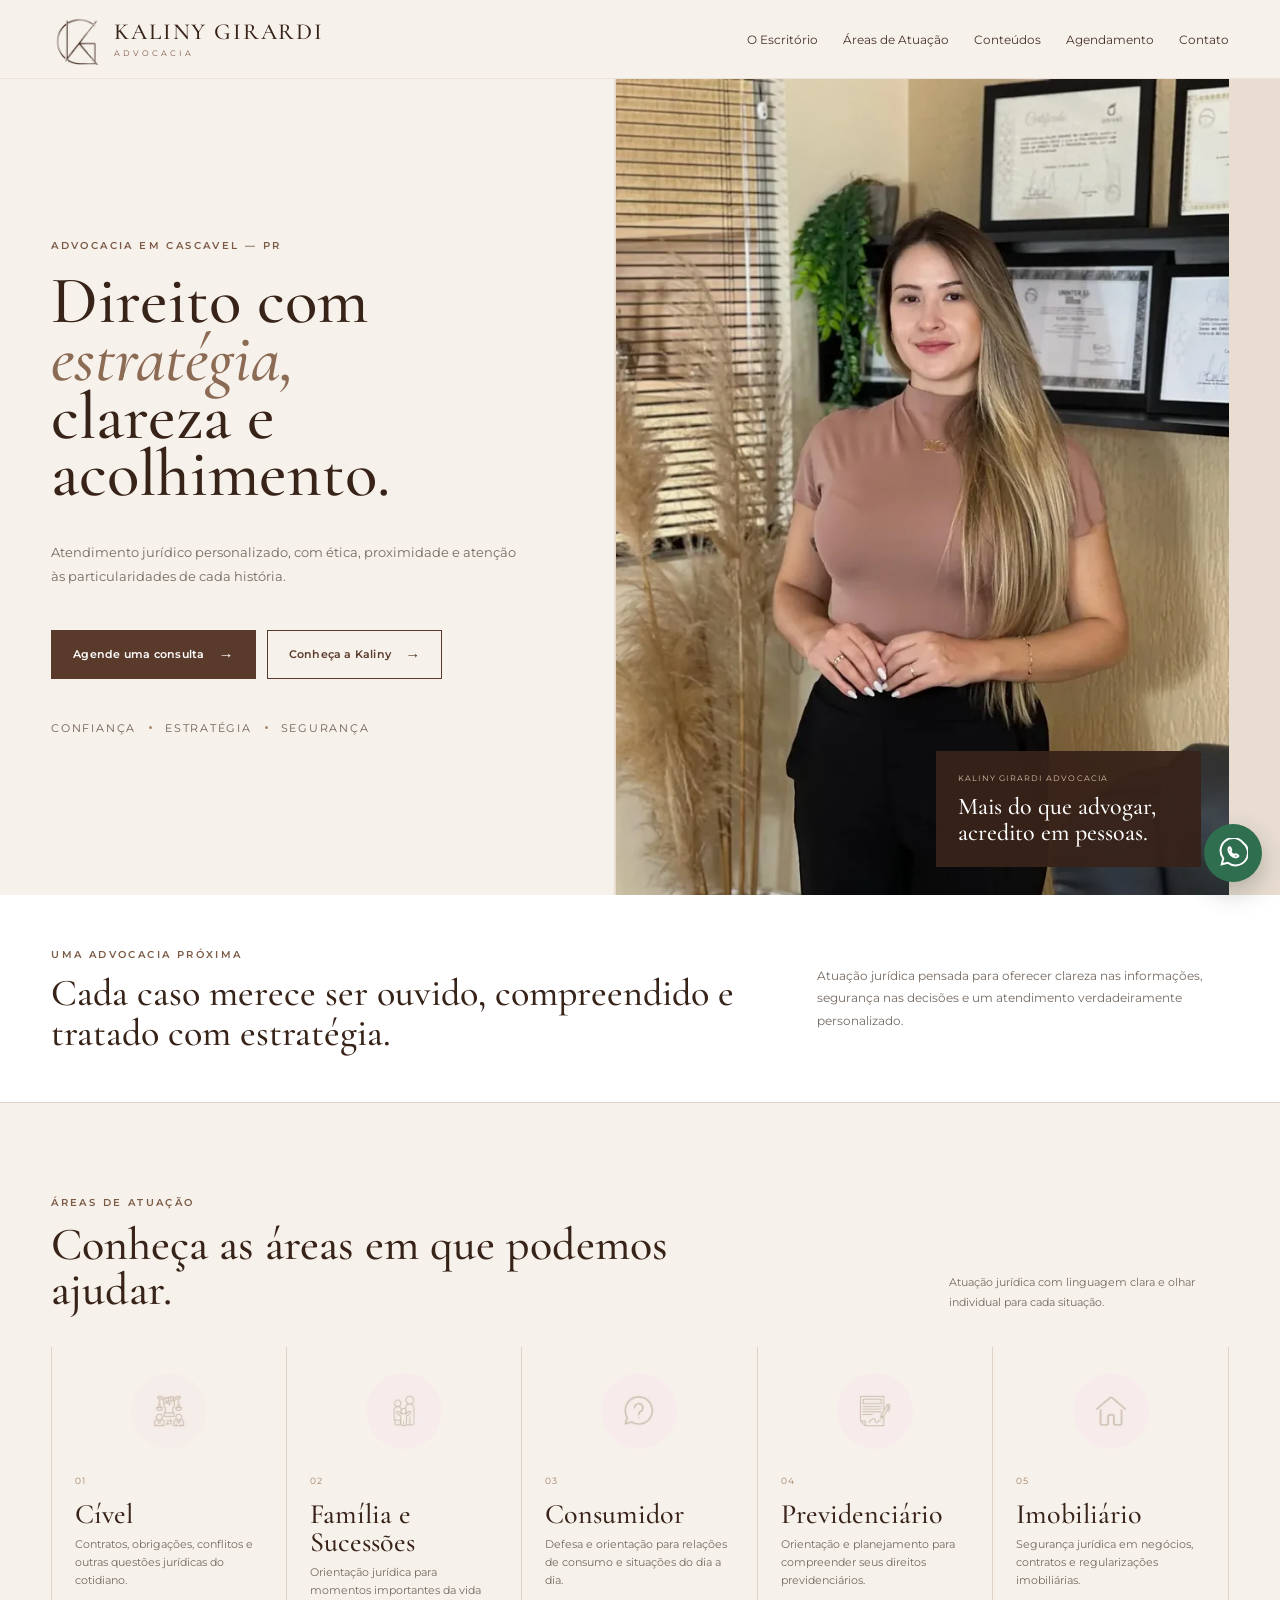
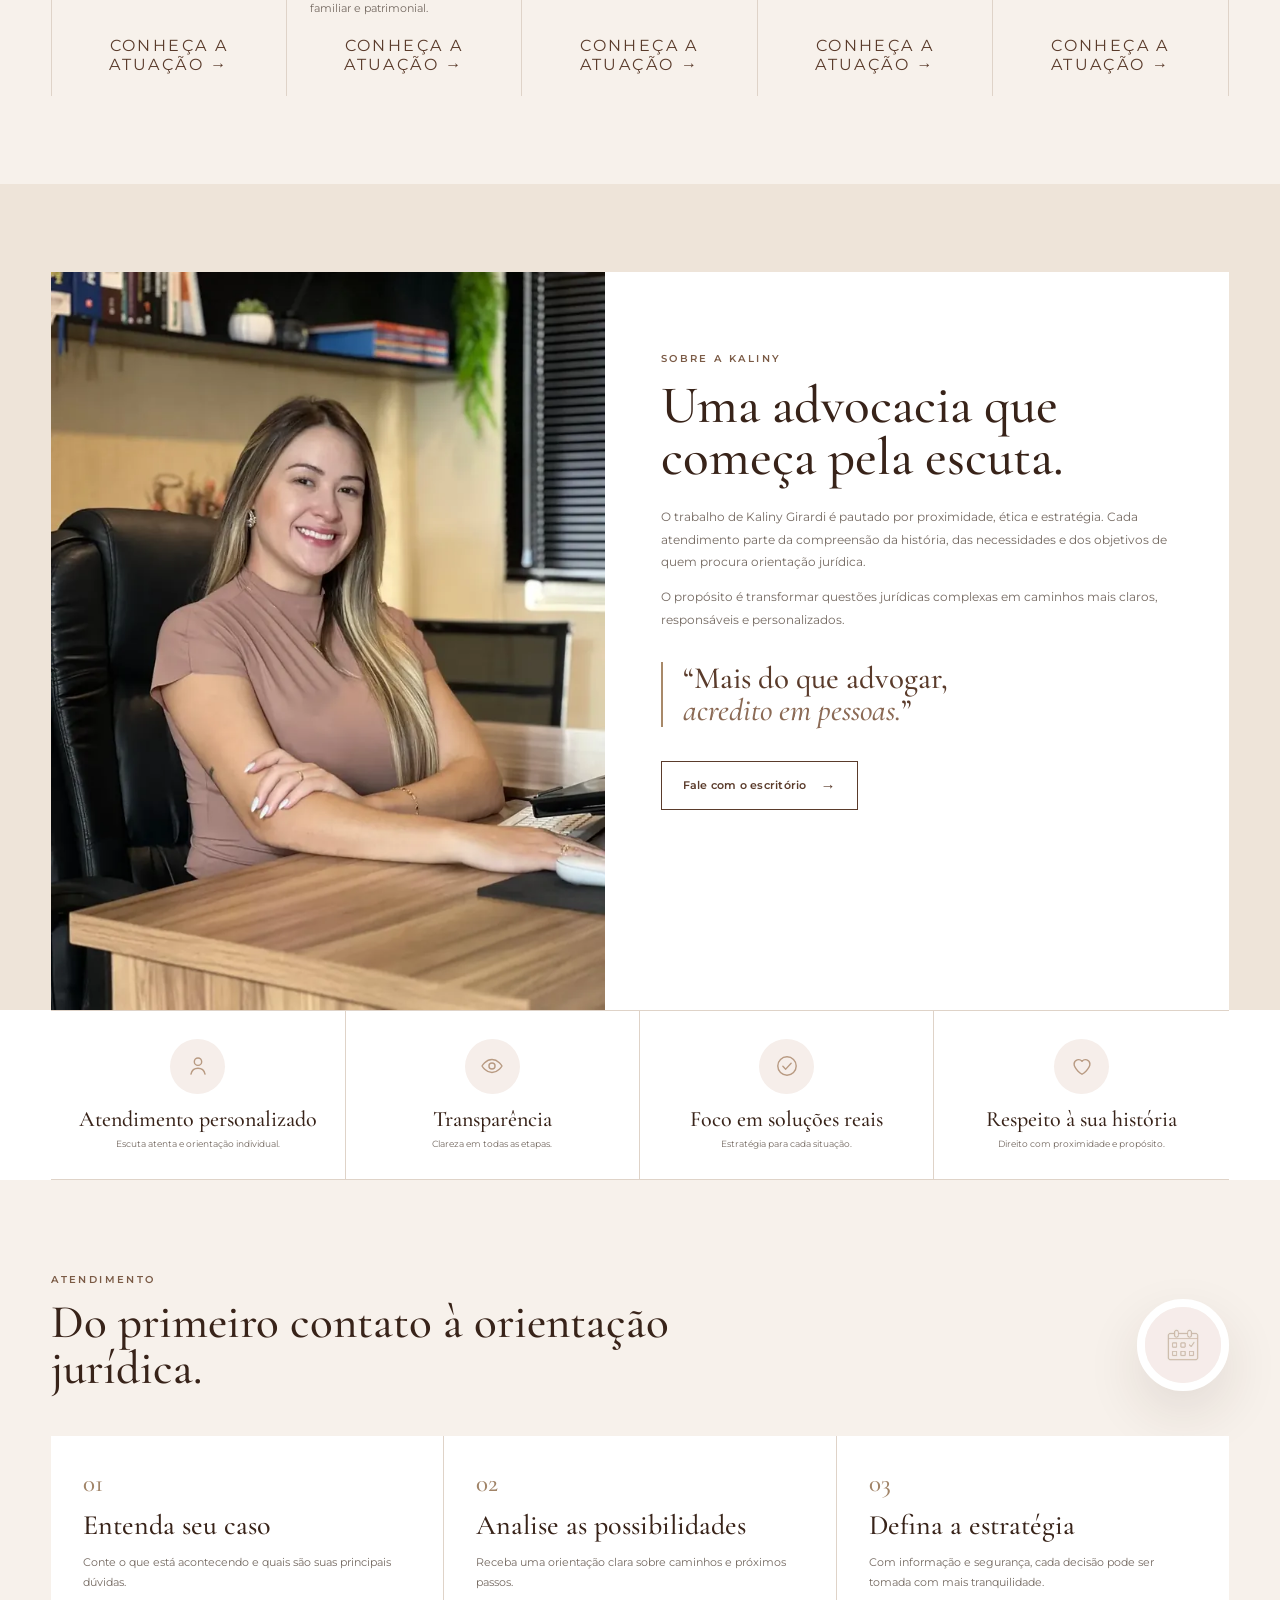
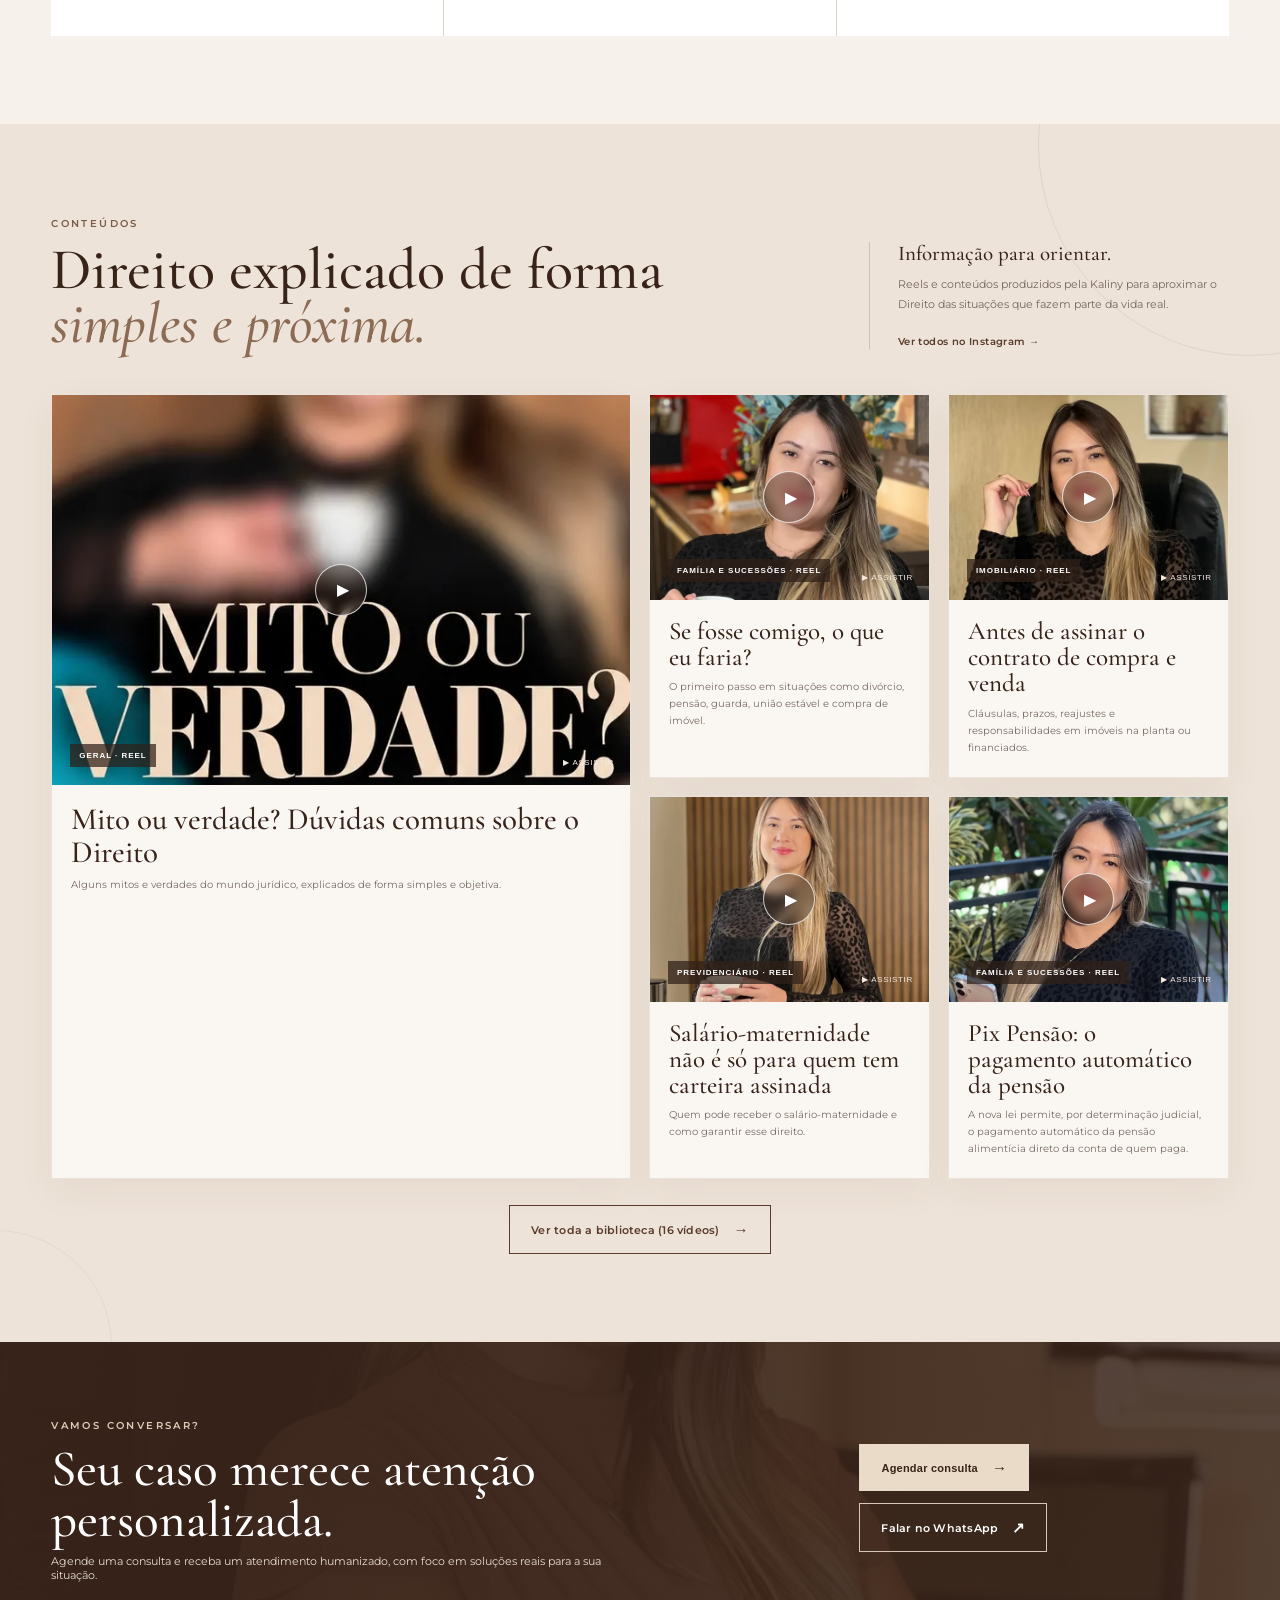
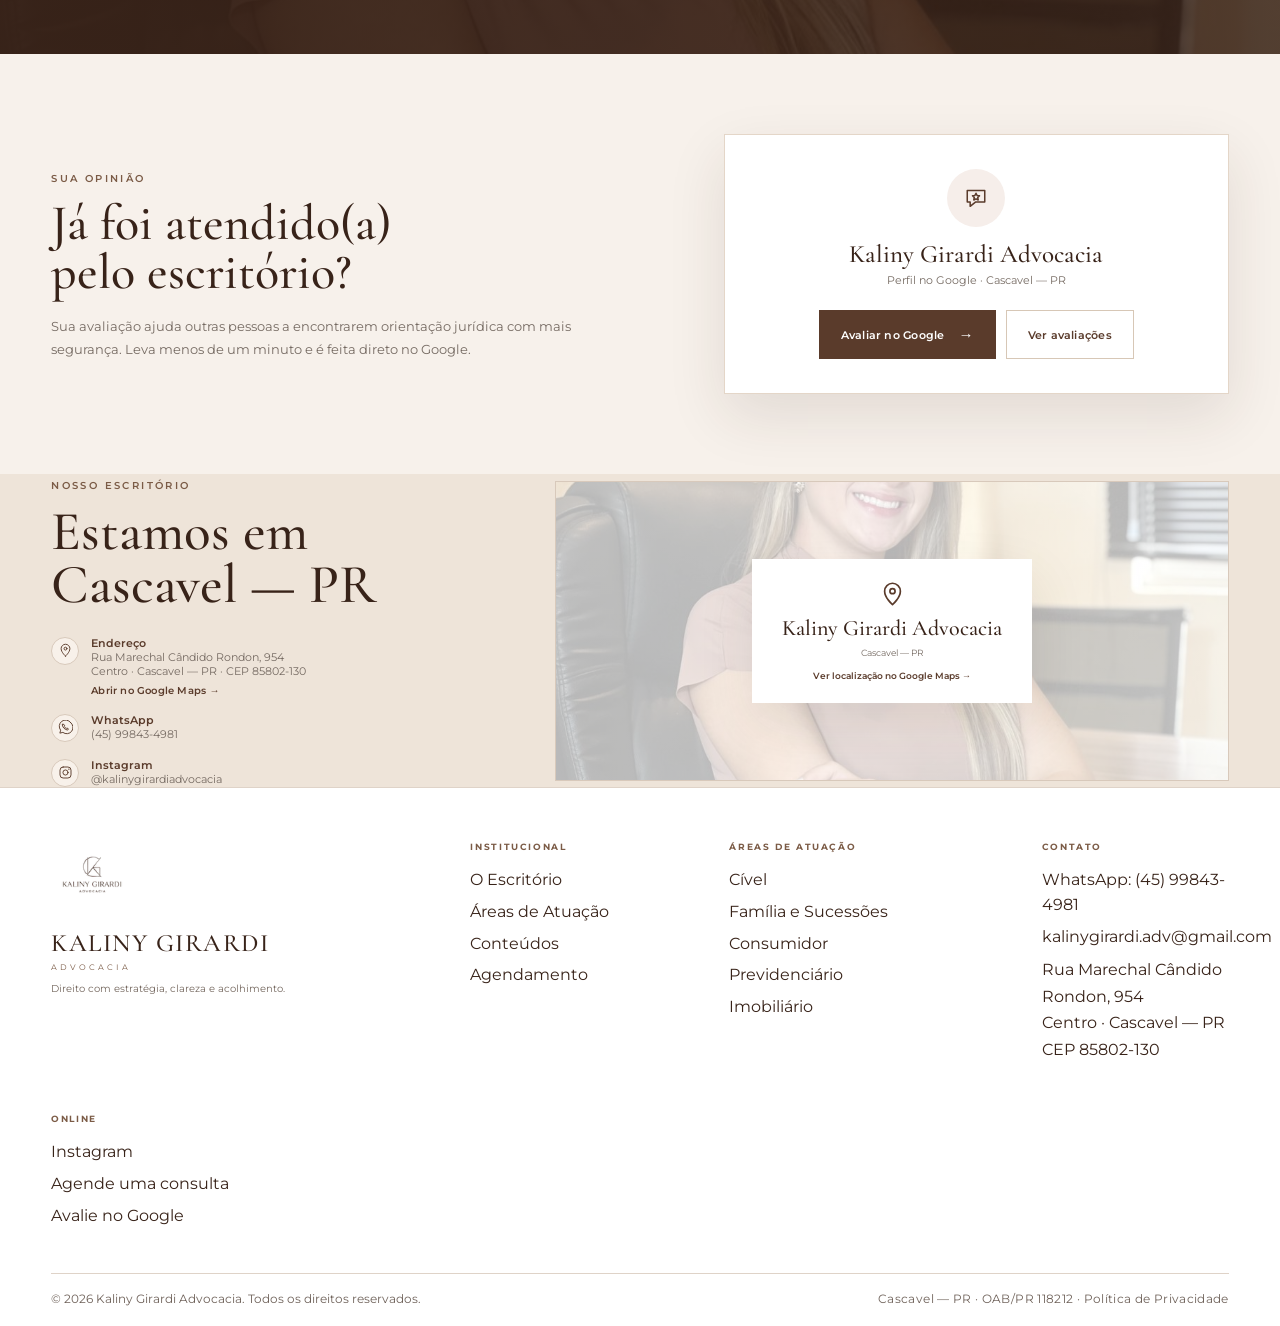
==== commit 446514b5: "Logo na mesma cor do nome em todo o site, painel, ícones e imagem de compartilhamento Co-Authored-By" ====
--- a/index.html
+++ b/index.html
@@ -18,7 +18,7 @@
 <link rel="icon" href="/favicon.ico" sizes="any"><link rel="icon" type="image/png" sizes="32x32" href="/assets/icons/favicon-32.png"><link rel="apple-touch-icon" href="/assets/icons/apple-touch-icon.png"><link rel="manifest" href="/site.webmanifest"><meta name="theme-color" content="#5a3b2b"><link rel="preload" href="assets/fonts/montserrat-latin-400-normal.woff2" as="font" type="font/woff2" crossorigin><link rel="preload" href="assets/fonts/cormorant-garamond-latin-500-normal.woff2" as="font" type="font/woff2" crossorigin></head>
 <body><div class="scroll-progress" id="scrollProgress" aria-hidden="true"></div>
 <header class="site-header"><div class="container nav">
-<a class="brand" href="index.html"><img src="assets/logo-112.webp" width="112" height="112" alt="Logo Kaliny Girardi"><span class="brand-name"><strong>KALINY GIRARDI</strong><small>ADVOCACIA</small></span></a>
+<a class="brand" href="index.html"><img src="assets/logo-mark-112.webp" width="112" height="112" alt="Logo Kaliny Girardi"><span class="brand-name"><strong>KALINY GIRARDI</strong><small>ADVOCACIA</small></span></a>
 <nav class="navlinks" id="siteNav"><a href="#escritorio">O Escritório</a><a href="#atuacao">Áreas de Atuação</a><a href="#conteudos">Conteúdos</a><a href="#agendamento">Agendamento</a><a href="#contato">Contato</a><a class="nav-cta" href="#agendamento" data-open-appointment>Agendar consulta</a></nav><button class="menu" type="button" aria-label="Abrir menu" aria-expanded="false" aria-controls="siteNav">☰</button>
 </div></header>
 <main>
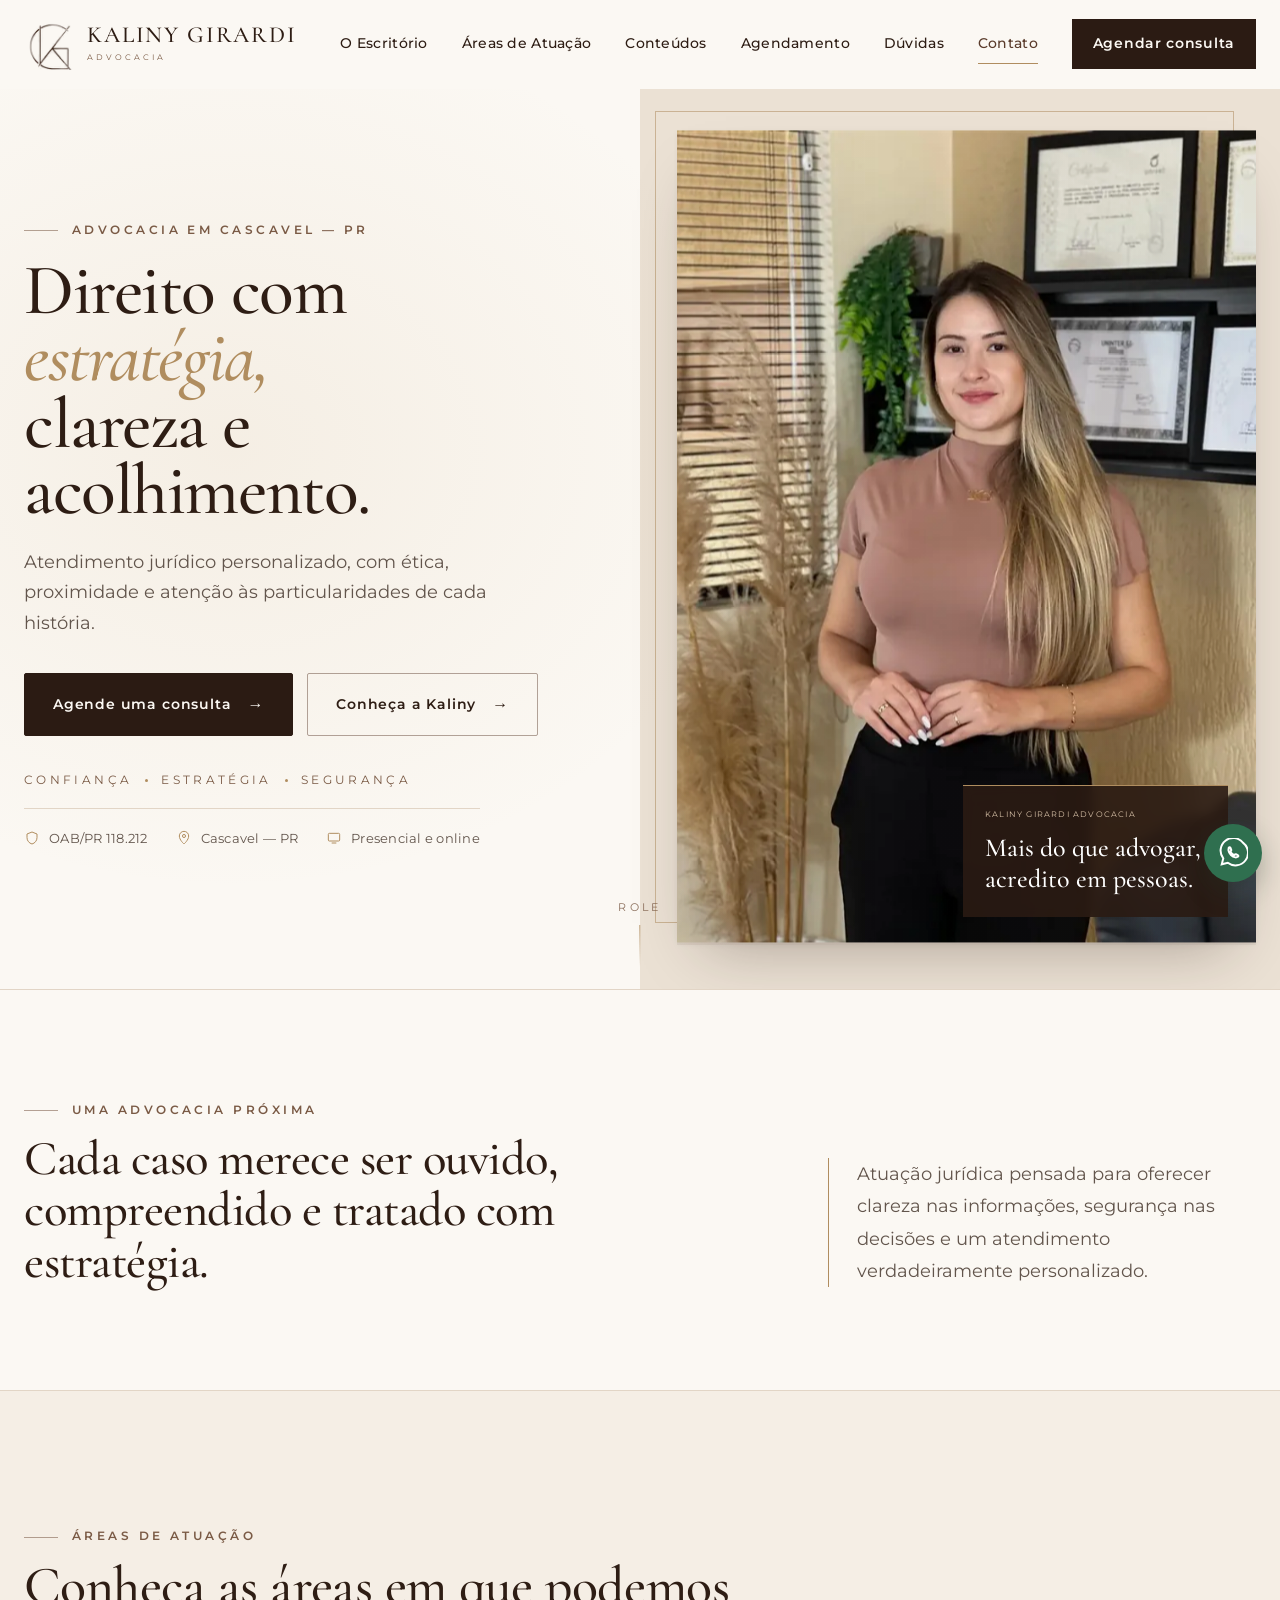
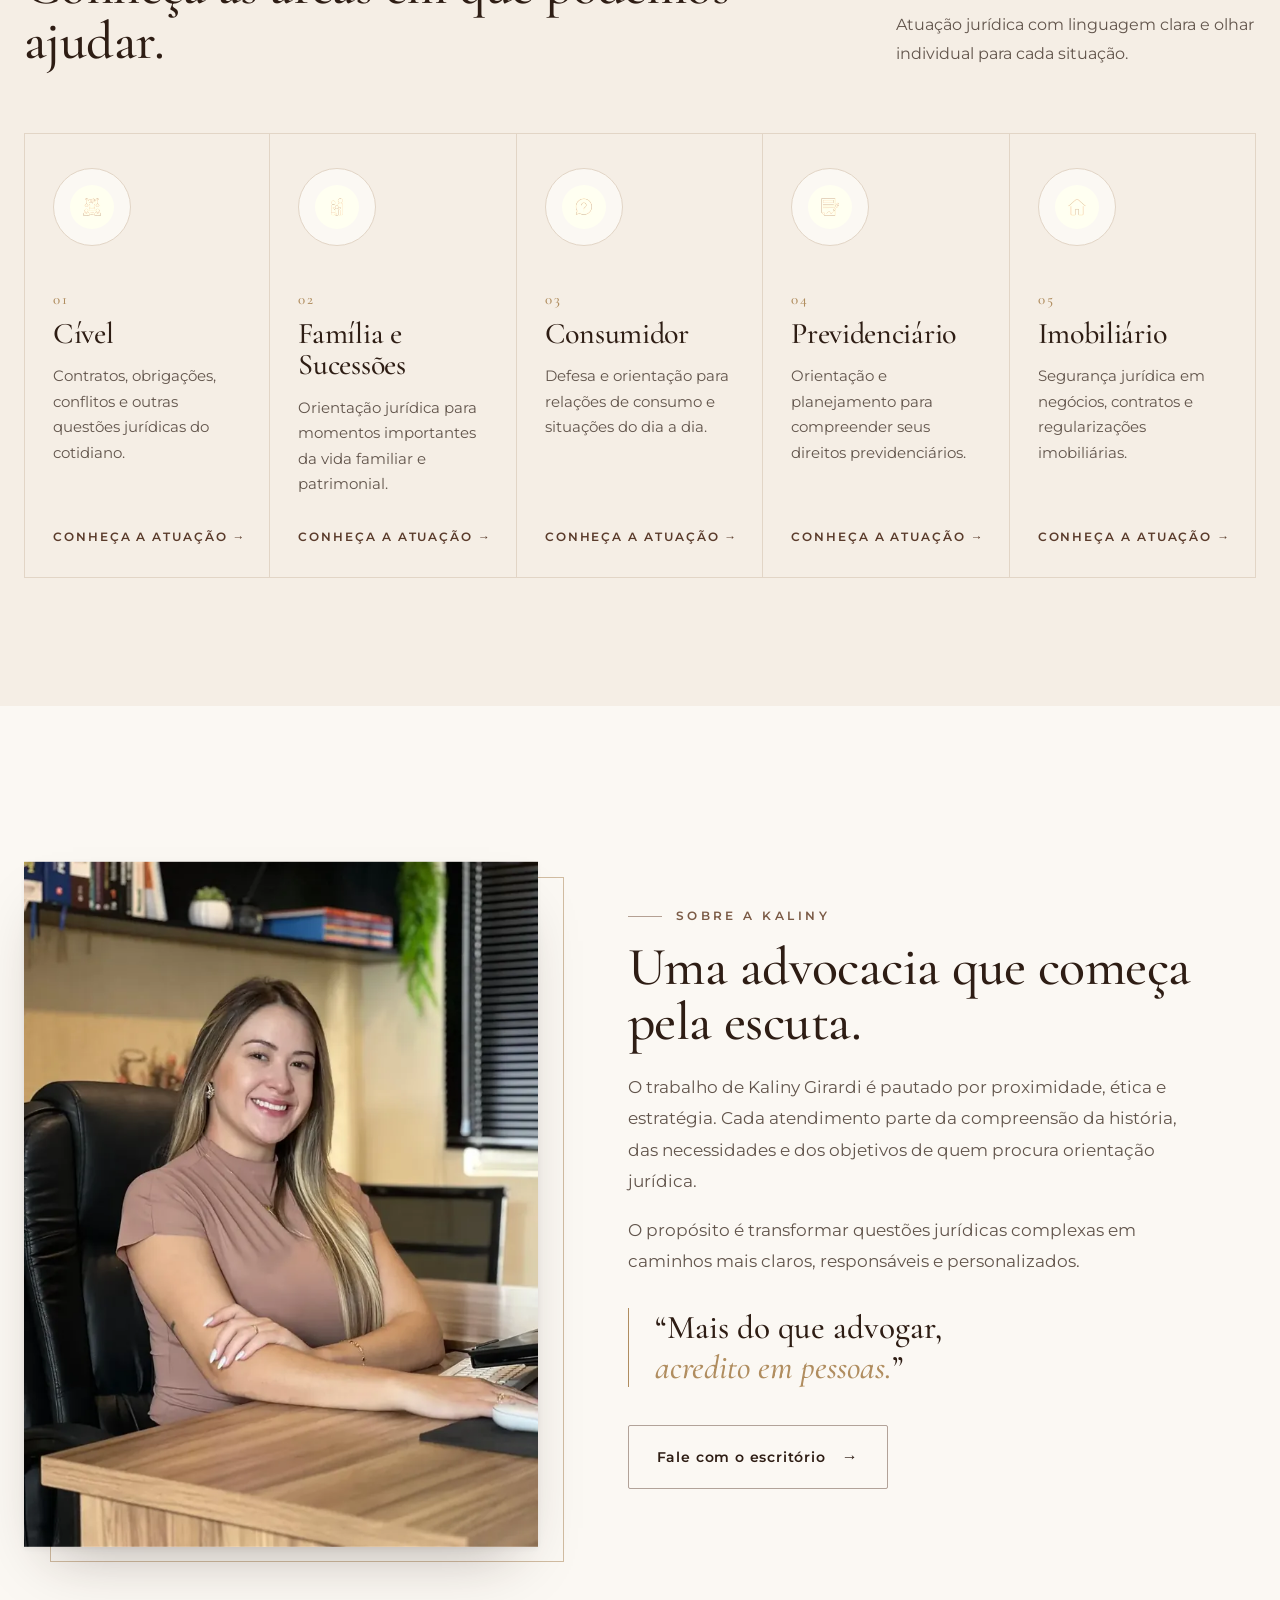
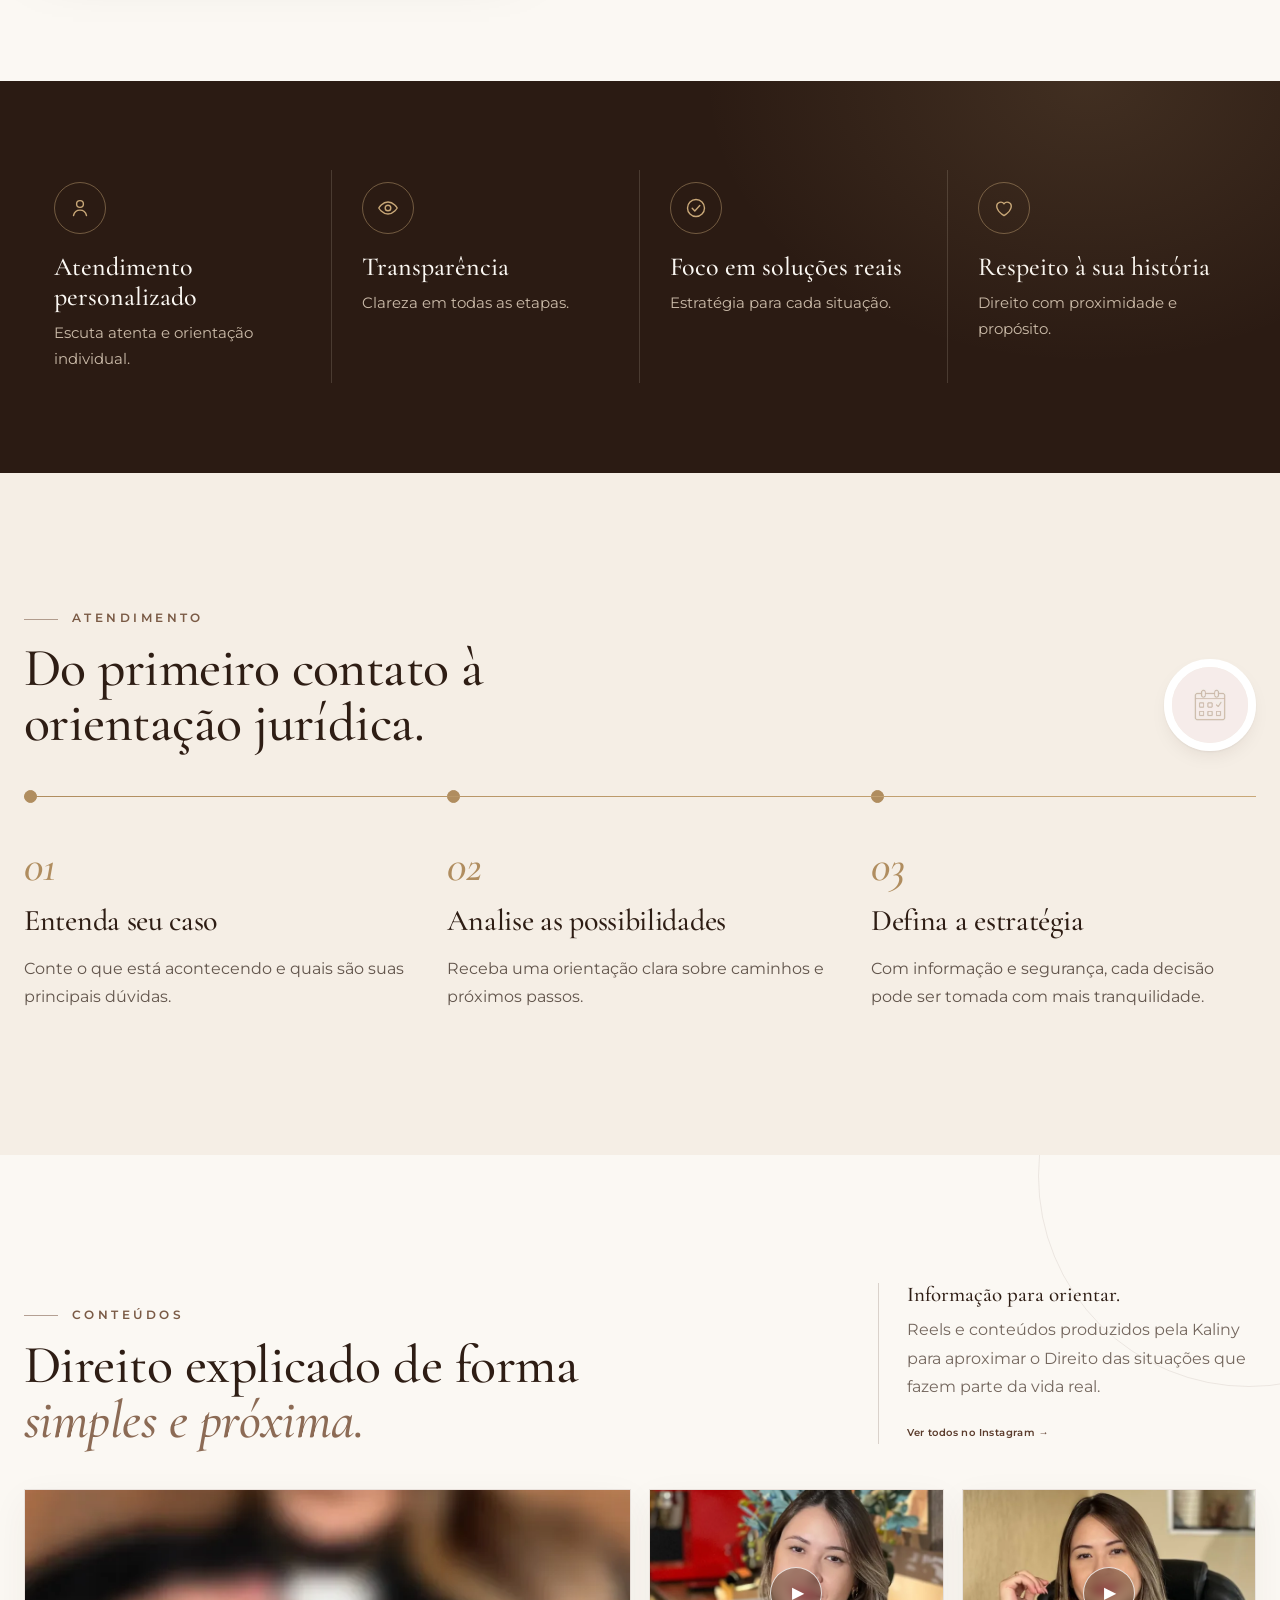
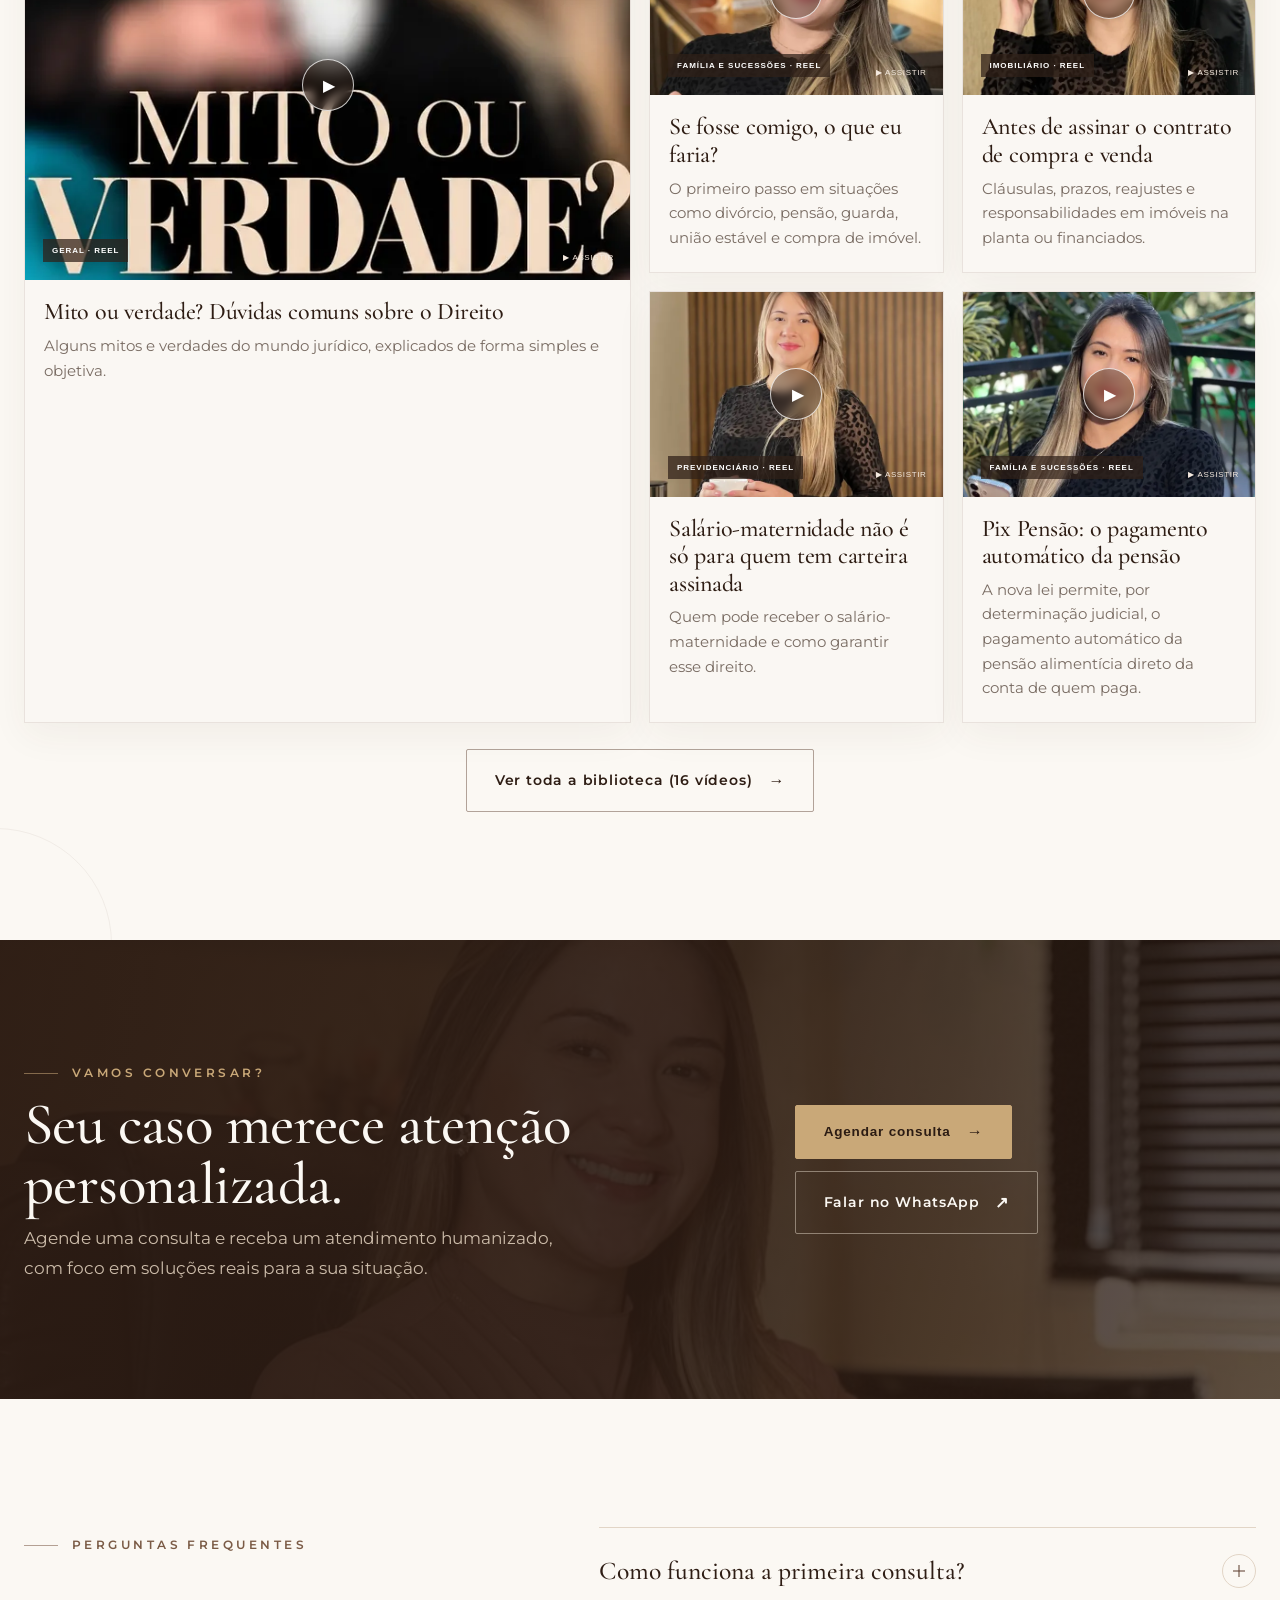
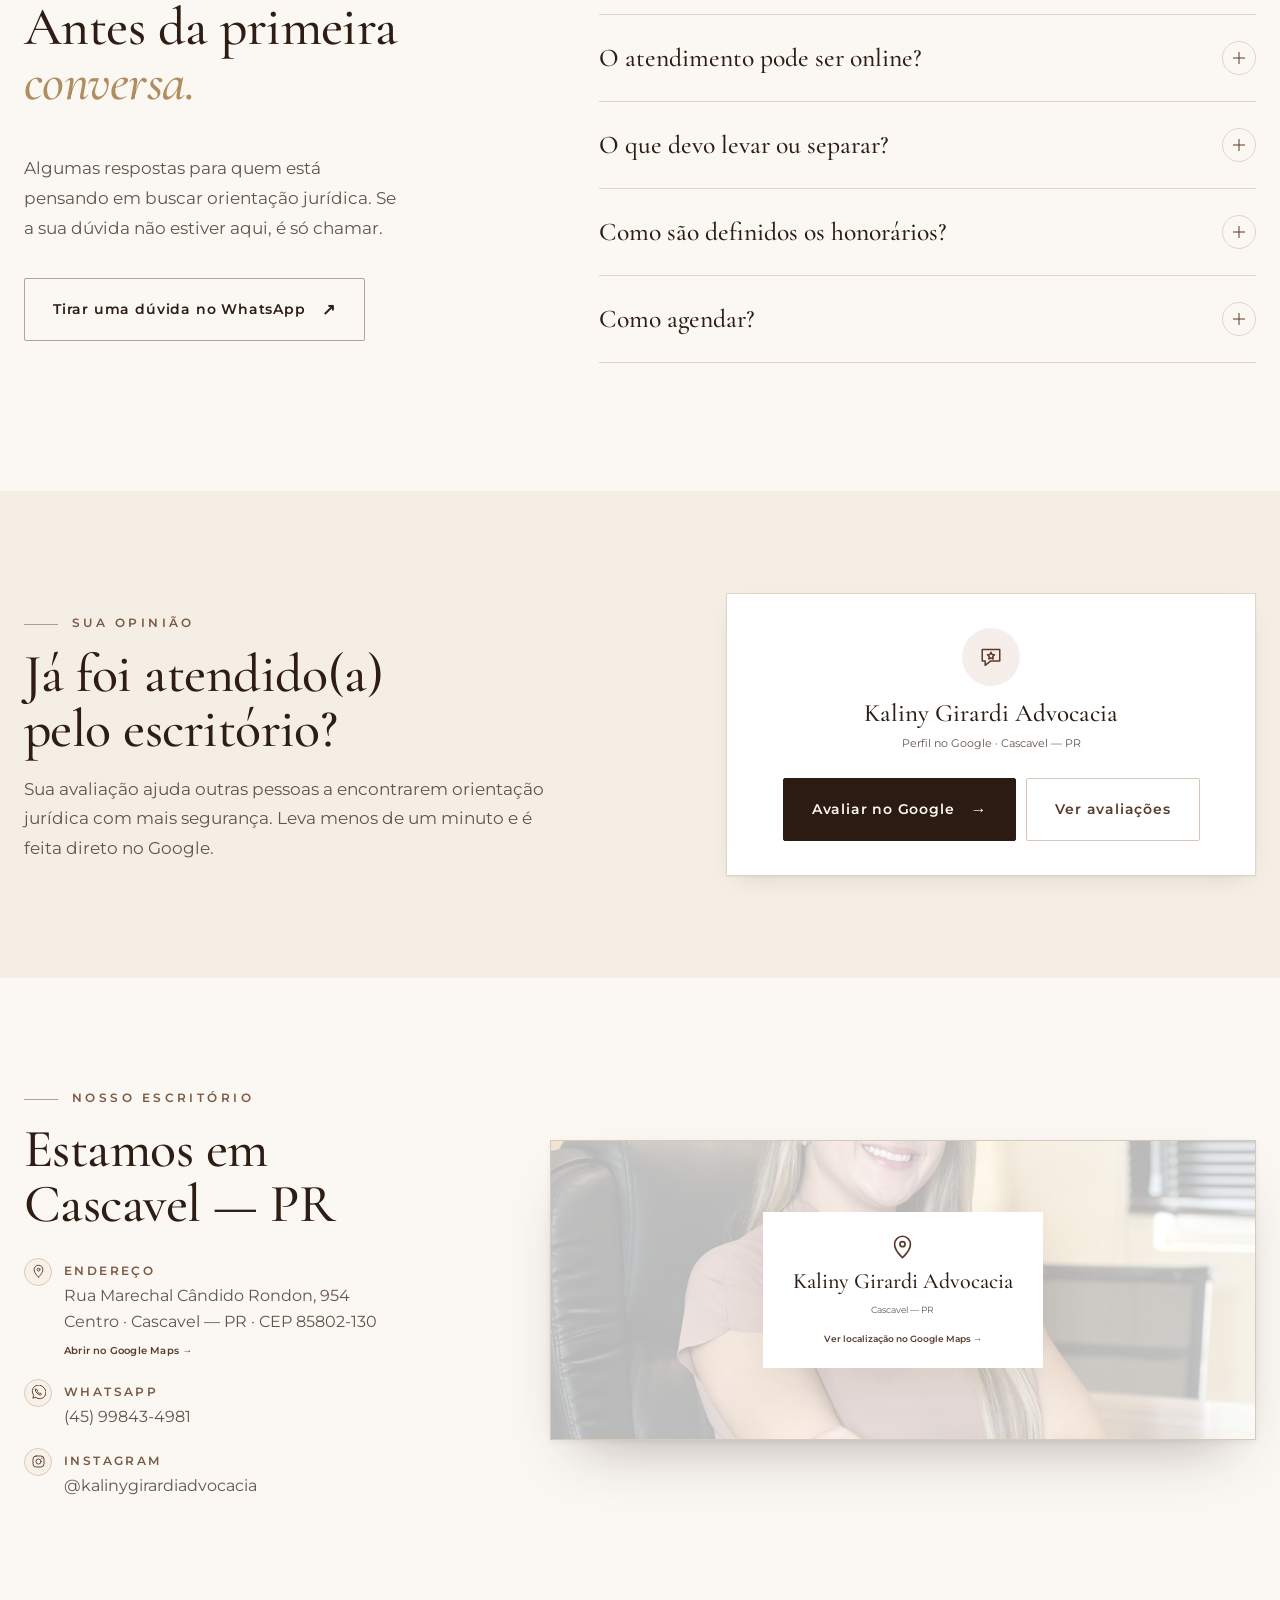
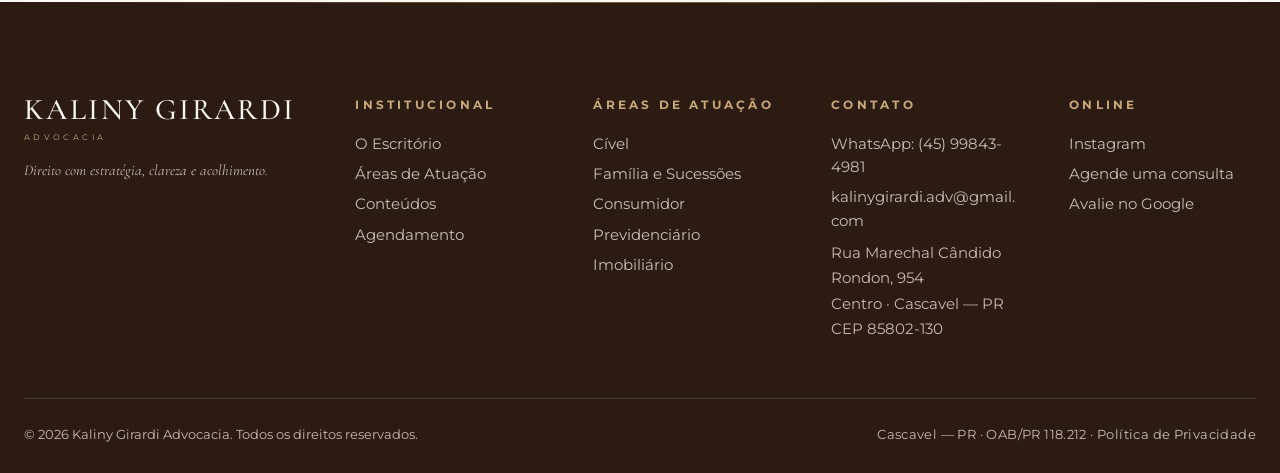
==== commit c9c2259e: "Site: camada de design premium e interações - Novo sistema visual (css/premium.css): tipografia edit" ====
--- a/index.html
+++ b/index.html
@@ -14,15 +14,15 @@
 <meta name="twitter:card" content="summary_large_image">
 <script type="application/ld+json">{"@context": "https://schema.org", "@type": "LegalService", "name": "Kaliny Girardi Advocacia", "url": "https://kalinygirardiadvocacia.com.br/", "image": "https://kalinygirardiadvocacia.com.br/assets/kaliny-hero.jpg", "logo": "https://kalinygirardiadvocacia.com.br/assets/logo.jpg", "telephone": "+55-45-99843-4981", "email": "kalinygirardi.adv@gmail.com", "address": {"@type": "PostalAddress", "streetAddress": "Rua Marechal Cândido Rondon, 954", "addressLocality": "Cascavel", "addressRegion": "PR", "postalCode": "85802-130", "addressCountry": "BR"}, "areaServed": {"@type": "City", "name": "Cascavel"}, "knowsAbout": ["Direito Civil", "Direito de Família e Sucessões", "Direito do Consumidor", "Direito Previdenciário", "Direito Imobiliário"], "sameAs": ["https://www.instagram.com/kalinygirardiadvocacia/", "https://g.page/r/CT1paptxaOU_EAI"], "employee": {"@type": "Person", "name": "Kaliny Girardi", "jobTitle": "Advogada", "identifier": "OAB/PR 118212"}}</script>
 <style>.ap-consent{display:flex!important;flex-direction:row!important;align-items:flex-start;gap:10px!important;text-transform:none!important;letter-spacing:0!important;font-size:13px!important;line-height:1.45}.ap-consent input{margin-top:3px;width:auto;flex:none}.ap-consent a{color:inherit;text-decoration:underline}.ap-hp{position:absolute!important;left:-9999px!important;width:1px;height:1px;overflow:hidden}.appointment-msg.error{color:#8b3e33}</style>
-<link rel="stylesheet" href="css/style.css"><script src="assets/appointment-config.js"></script><script src="assets/conteudos.js"></script><script src="assets/video-fit.js"></script>
+<link rel="stylesheet" href="css/style.css"><link rel="stylesheet" href="css/premium.css"><script src="assets/appointment-config.js"></script><script src="assets/conteudos.js"></script><script src="assets/video-fit.js"></script>
 <link rel="icon" href="/favicon.ico" sizes="any"><link rel="icon" type="image/png" sizes="32x32" href="/assets/icons/favicon-32.png"><link rel="apple-touch-icon" href="/assets/icons/apple-touch-icon.png"><link rel="manifest" href="/site.webmanifest"><meta name="theme-color" content="#5a3b2b"><link rel="preload" href="assets/fonts/montserrat-latin-400-normal.woff2" as="font" type="font/woff2" crossorigin><link rel="preload" href="assets/fonts/cormorant-garamond-latin-500-normal.woff2" as="font" type="font/woff2" crossorigin></head>
 <body><div class="scroll-progress" id="scrollProgress" aria-hidden="true"></div>
 <header class="site-header"><div class="container nav">
 <a class="brand" href="index.html"><img src="assets/logo-mark-112.webp" width="112" height="112" alt="Logo Kaliny Girardi"><span class="brand-name"><strong>KALINY GIRARDI</strong><small>ADVOCACIA</small></span></a>
-<nav class="navlinks" id="siteNav"><a href="#escritorio">O Escritório</a><a href="#atuacao">Áreas de Atuação</a><a href="#conteudos">Conteúdos</a><a href="#agendamento">Agendamento</a><a href="#contato">Contato</a><a class="nav-cta" href="#agendamento" data-open-appointment>Agendar consulta</a></nav><button class="menu" type="button" aria-label="Abrir menu" aria-expanded="false" aria-controls="siteNav">☰</button>
+<nav class="navlinks" id="siteNav"><a href="#escritorio">O Escritório</a><a href="#atuacao">Áreas de Atuação</a><a href="#conteudos">Conteúdos</a><a href="#agendamento">Agendamento</a><a href="#duvidas">Dúvidas</a><a href="#contato">Contato</a><a class="nav-cta" href="#agendamento" data-open-appointment>Agendar consulta</a></nav><button class="menu" type="button" aria-label="Abrir menu" aria-expanded="false" aria-controls="siteNav">☰</button>
 </div></header>
 <main>
-<section class="hero"><div class="hero-inner container"><div class="hero-copy"><span class="eyebrow hero-stagger">Advocacia em Cascavel — PR</span><h1 class="hero-stagger">Direito com<br><em>estratégia,</em><br>clareza e acolhimento.</h1><p class="hero-stagger">Atendimento jurídico personalizado, com ética, proximidade e atenção às particularidades de cada história.</p><div class="hero-actions hero-stagger"><a class="btn primary" href="#agendamento" data-open-appointment>Agende uma consulta <span>→</span></a><a class="btn ghost" href="#escritorio">Conheça a Kaliny <span>→</span></a></div><div class="hero-values hero-stagger"><span>Confiança</span><i></i><span>Estratégia</span><i></i><span>Segurança</span></div></div><div class="hero-visual hero-enter"><img src="assets/kaliny-hero.webp" srcset="assets/kaliny-hero-480.webp 480w, assets/kaliny-hero-720.webp 720w, assets/kaliny-hero.webp 960w" sizes="(max-width: 900px) 92vw, 44vw" alt="Kaliny Girardi no escritório" width="960" height="1280" fetchpriority="high" decoding="async"><div class="hero-card"><small>Kaliny Girardi Advocacia</small><strong>Mais do que advogar,<br>acredito em pessoas.</strong></div></div></div></section>
+<section class="hero"><div class="hero-inner container"><div class="hero-copy"><span class="eyebrow hero-stagger">Advocacia em Cascavel — PR</span><h1 class="hero-stagger">Direito com<br><em>estratégia,</em><br>clareza e acolhimento.</h1><p class="hero-stagger">Atendimento jurídico personalizado, com ética, proximidade e atenção às particularidades de cada história.</p><div class="hero-actions hero-stagger"><a class="btn primary" href="#agendamento" data-open-appointment>Agende uma consulta <span>→</span></a><a class="btn ghost" href="#escritorio">Conheça a Kaliny <span>→</span></a></div><div class="hero-values hero-stagger"><span>Confiança</span><i></i><span>Estratégia</span><i></i><span>Segurança</span></div><div class="hero-credentials hero-stagger"><span><svg viewBox="0 0 24 24" aria-hidden="true"><path d="M12 3 4.5 6v5.5c0 4.6 3.2 8.3 7.5 9.5 4.3-1.2 7.5-4.9 7.5-9.5V6Z"/></svg>OAB/PR 118.212</span><span><svg viewBox="0 0 24 24" aria-hidden="true"><path d="M12 21s7-6.1 7-12a7 7 0 1 0-14 0c0 5.9 7 12 7 12Z"/><circle cx="12" cy="9" r="2.3"/></svg>Cascavel — PR</span><span><svg viewBox="0 0 24 24" aria-hidden="true"><rect x="3.5" y="5" width="17" height="11.5" rx="1.5"/><path d="M8.5 19.5h7"/></svg>Presencial e online</span></div></div><div class="hero-visual hero-enter"><img src="assets/kaliny-hero.webp" srcset="assets/kaliny-hero-480.webp 480w, assets/kaliny-hero-720.webp 720w, assets/kaliny-hero.webp 960w" sizes="(max-width: 900px) 92vw, 44vw" alt="Kaliny Girardi no escritório" width="960" height="1280" fetchpriority="high" decoding="async"><div class="hero-card"><small>Kaliny Girardi Advocacia</small><strong>Mais do que advogar,<br>acredito em pessoas.</strong></div></div></div><a class="scroll-cue" href="#atuacao" aria-label="Rolar para as áreas de atuação">Role<i></i></a></section>
 <section class="intro-strip js-reveal"><div class="container intro-grid"><div><span class="eyebrow">Uma advocacia próxima</span><h2>Cada caso merece ser ouvido, compreendido e tratado com estratégia.</h2></div><p>Atuação jurídica pensada para oferecer clareza nas informações, segurança nas decisões e um atendimento verdadeiramente personalizado.</p></div></section>
 <section class="section areas" id="atuacao"><div class="container"><div class="section-head js-reveal"><div><span class="eyebrow">Áreas de atuação</span><h2>Conheça as áreas em que podemos ajudar.</h2></div><p>Atuação jurídica com linguagem clara e olhar individual para cada situação.</p></div><div class="area-grid">
 <article class="area js-reveal" data-area="Cível"><div class="area-icon"><img src="assets/icons/civel-160.webp" width="160" height="160" alt="Cível" loading="lazy" decoding="async"></div><span class="num">01</span><h3><a href="areas/civel.html">Cível</a></h3><p>Contratos, obrigações, conflitos e outras questões jurídicas do cotidiano.</p><button class="more area-open" type="button">Conheça a atuação →</button></article>
@@ -50,6 +50,13 @@
 <div class="video-overlay" id="videoOverlay" aria-hidden="true"><div class="video-modal" role="dialog" aria-modal="true" aria-labelledby="videoTitle"><button class="video-close" type="button" aria-label="Fechar vídeo">×</button><div class="video-frame-wrap"><div class="video-placeholder" id="videoPlaceholder"><span class="play-button large">▶</span><strong id="videoPlaceholderTitle">Carregando o vídeo…</strong><p>Se o vídeo não abrir aqui, use o link abaixo para assistir no Instagram do escritório.</p></div><iframe id="videoFrame" title="Vídeo jurídico" allow="autoplay; encrypted-media; picture-in-picture" allowfullscreen hidden></iframe></div><div class="video-modal-copy"><span class="eyebrow">Conteúdo jurídico</span><h2 id="videoTitle">Vídeos do escritório</h2><a id="videoExternalLink" class="text-link" href="https://www.instagram.com/kalinygirardiadvocacia/" target="_blank" rel="noopener">Abrir no Instagram →</a></div></div></div>
 <section class="cta js-reveal" id="agendamento"><div class="container cta-inner"><div><span class="eyebrow light">Vamos conversar?</span><h2>Seu caso merece atenção personalizada.</h2><p>Agende uma consulta e receba um atendimento humanizado, com foco em soluções reais para a sua situação.</p></div><div class="cta-actions"><button class="btn gold" type="button" data-open-appointment>Agendar consulta <span>→</span></button><a class="btn ghost" href="https://wa.me/5545998434981?text=Ol%C3%A1!%20Vim%20pelo%20site%20da%20Kaliny%20Girardi%20Advocacia%20e%20gostaria%20de%20uma%20orienta%C3%A7%C3%A3o." target="_blank" rel="noopener">Falar no WhatsApp <span>↗</span></a></div></div></section>
 <div class="appointment-overlay" id="appointmentOverlay" aria-hidden="true"><div class="appointment-modal" role="dialog" aria-modal="true" aria-labelledby="appointmentTitle"><button class="appointment-close" type="button" data-close-appointment aria-label="Fechar">×</button><div class="appointment-head"><span class="eyebrow">Agendamento</span><h2 id="appointmentTitle">Agende sua consulta</h2><p>Escolha um horário disponível e envie seus dados. A confirmação aparecerá no sistema do escritório.</p></div><form id="appointmentForm"><div class="appointment-grid"><div class="full ap-pick"><span class="ap-step">1. Escolha o dia e o horário</span><div class="ap-days" id="apDays" aria-label="Dias com horários livres"></div><div class="ap-times" id="apTimes"><div class="ap-loading">Carregando os horários disponíveis…</div></div><noscript><div class="ap-loading">Para ver os horários, ative o JavaScript ou <a href="https://wa.me/5545998434981" target="_blank" rel="noopener">agende pelo WhatsApp</a>.</div></noscript><div class="ap-chosen" id="apChosen" hidden></div><button type="button" class="ap-other" id="apOther">Prefiro escolher outra data</button><div class="ap-native" id="apNative" hidden><label>Data<input id="apDate" name="date" type="date" required></label><label>Horário<select id="apTime" name="time" required><option value="">Selecione a data primeiro</option></select></label></div><span class="ap-step" style="margin-top:6px">2. Seus dados</span></div><label>Nome completo<input name="name" required autocomplete="name"></label><label>WhatsApp<input name="phone" required autocomplete="tel"></label><label>E-mail<input name="email" type="email" required autocomplete="email"></label><label>Área<select name="type" required><option value="">Selecione</option><option>Cível</option><option>Família e Sucessões</option><option>Consumidor</option><option>Previdenciário</option><option>Imobiliário</option><option>Consulta jurídica geral</option></select></label><label>Atendimento<select name="mode" required><option>Presencial</option><option>Online</option></select></label><label class="full">Observação <textarea name="notes" rows="3" placeholder="Opcional. Evite informar dados sensíveis neste campo."></textarea></label><div class="ap-hp" aria-hidden="true"><input name="website" tabindex="-1" autocomplete="off" aria-label="website"></div><label class="full ap-consent"><input type="checkbox" name="consent" value="sim" required><span>Concordo com o uso dos meus dados para o agendamento e o retorno do escritório, conforme a <a href="privacidade.html" target="_blank" rel="noopener">Política de Privacidade</a>.</span></label></div><div class="appointment-actions"><button class="btn ghost" type="button" data-close-appointment>Cancelar</button><button class="btn primary" type="submit" id="appointmentSubmit">Solicitar agendamento <span>→</span></button></div><p class="appointment-msg" id="appointmentMsg" aria-live="polite"></p></form><div id="appointmentSuccess" class="appointment-success" hidden><div class="success-mark">✓</div><h3>Solicitação enviada</h3><div class="ap-sum" id="apSummary"></div><p>O escritório vai confirmar o atendimento pelo WhatsApp ou e-mail.</p><div class="ap-success-actions"><button class="btn ghost" type="button" id="apIcs">📅 Adicionar à minha agenda</button><a class="btn ghost" id="apWa" href="https://wa.me/5545998434981" target="_blank" rel="noopener">💬 Falar no WhatsApp</a></div><button class="btn primary" type="button" data-close-appointment>Fechar</button></div></div></div>
+<section class="faq" id="duvidas"><div class="container faq-grid"><div class="faq-intro js-reveal"><span class="eyebrow">Perguntas frequentes</span><h2>Antes da primeira <em>conversa.</em></h2><p>Algumas respostas para quem está pensando em buscar orientação jurídica. Se a sua dúvida não estiver aqui, é só chamar.</p><a class="btn ghost" href="https://wa.me/5545998434981?text=Ol%C3%A1!%20Vim%20pelo%20site%20e%20tenho%20uma%20d%C3%BAvida." target="_blank" rel="noopener">Tirar uma dúvida no WhatsApp <span>↗</span></a></div><div class="faq-list js-reveal">
+<details><summary>Como funciona a primeira consulta? <i aria-hidden="true"></i></summary><div class="faq-answer"><p>É uma conversa para entender a sua situação com calma: o que aconteceu, quais são as suas dúvidas e o que você espera. A partir disso, você recebe uma orientação clara sobre os caminhos possíveis e os próximos passos.</p></div></details>
+<details><summary>O atendimento pode ser online? <i aria-hidden="true"></i></summary><div class="faq-answer"><p>Sim. Você pode escolher entre atendimento presencial, no escritório em Cascavel, ou online. É só indicar a sua preferência na hora de agendar.</p></div></details>
+<details><summary>O que devo levar ou separar? <i aria-hidden="true"></i></summary><div class="faq-answer"><p>Um documento de identidade e os papéis ligados ao seu caso, como contratos, mensagens, comprovantes ou decisões que você já tenha recebido. Se não tiver tudo em mãos, não tem problema: na consulta você recebe a lista do que será necessário.</p></div></details>
+<details><summary>Como são definidos os honorários? <i aria-hidden="true"></i></summary><div class="faq-answer"><p>Os honorários são combinados com transparência depois de entender o caso, seguindo a tabela de honorários da OAB/PR, e ficam registrados em contrato antes de qualquer providência.</p></div></details>
+<details><summary>Como agendar? <i aria-hidden="true"></i></summary><div class="faq-answer"><p>Pelo próprio site, escolhendo um dia e um horário livre, ou pelo WhatsApp. Você recebe a confirmação do agendamento logo em seguida.</p></div></details>
+</div></div></section>
 </main>
 <section class="reviews js-reveal" id="avaliacoes"><div class="container reviews-box"><div class="reviews-copy"><span class="eyebrow">Sua opinião</span><h2>Já foi atendido(a)<br>pelo escritório?</h2><p>Sua avaliação ajuda outras pessoas a encontrarem orientação jurídica com mais segurança. Leva menos de um minuto e é feita direto no Google.</p></div><div class="reviews-card"><div class="reviews-ic" aria-hidden="true"><svg viewBox="0 0 24 24"><path d="M4.5 5.5h15v10h-8l-4.5 3.6v-3.6H4.5z"/><path d="m12 7.9.9 1.9 2.1.3-1.5 1.5.4 2.1-1.9-1-1.9 1 .4-2.1-1.5-1.5 2.1-.3z"/></svg></div><strong>Kaliny Girardi Advocacia</strong><span>Perfil no Google · Cascavel — PR</span><div class="reviews-actions"><a class="btn primary" data-kg-review href="https://g.page/r/CT1paptxaOU_EAI/review" target="_blank" rel="noopener">Avaliar no Google <span>→</span></a><a class="btn ghost" data-kg-profile href="https://g.page/r/CT1paptxaOU_EAI" target="_blank" rel="noopener">Ver avaliações</a></div></div></div></section>
 <section class="location js-reveal" id="contato"><div class="container location-grid"><div><span class="eyebrow">Nosso escritório</span><h2>Estamos em<br>Cascavel — PR</h2><div class="contact-list">
@@ -57,7 +64,7 @@
 <div class="contact-item"><span class="contact-icon whatsapp-icon" aria-hidden="true"><svg viewBox="0 0 24 24" role="img"><path d="M20.1 3.9A10 10 0 0 0 4.2 16.3L3 21l4.8-1.2A10 10 0 1 0 20.1 3.9Z"/><path d="M8.2 7.6c.2-.4.5-.4.8-.4h.5c.2 0 .4.1.5.4l.7 1.7c.1.3.1.5-.1.7l-.5.6c.7 1.3 1.8 2.3 3.1 3l.6-.5c.2-.2.4-.2.7-.1l1.7.7c.3.1.4.3.4.5v.5c0 .3-.1.6-.4.8-.4.3-1 .5-1.5.4-1.8-.3-3.6-1.2-5.1-2.7-1.5-1.5-2.4-3.2-2.7-5.1-.1-.5.1-1.1.4-1.5Z"/></svg></span><span><b>WhatsApp</b><br><a href="https://wa.me/5545998434981" target="_blank" rel="noopener">(45) 99843-4981</a></span></div>
 <div class="contact-item"><span class="contact-icon instagram-icon" aria-hidden="true"><svg viewBox="0 0 24 24" role="img"><rect x="3.2" y="3.2" width="17.6" height="17.6" rx="5"/><circle cx="12" cy="12" r="4.1"/><circle cx="17.4" cy="6.7" r="1" class="fill-dot"/></svg></span><span><b>Instagram</b><br><a href="https://www.instagram.com/kalinygirardiadvocacia/" target="_blank" rel="noopener">@kalinygirardiadvocacia</a></span></div>
 </div></div><a class="map-card" href="https://www.google.com/maps/search/?api=1&query=Rua+Marechal+C%C3%A2ndido+Rondon%2C+954%2C+Centro%2C+Cascavel%2C+PR" target="_blank" rel="noopener" aria-label="Abrir localização da Kaliny Girardi Advocacia no Google Maps"><div class="map-pin"><span class="map-pin-icon" aria-hidden="true"><svg viewBox="0 0 24 24"><path d="M12 21s7-6.1 7-12a7 7 0 1 0-14 0c0 5.9 7 12 7 12Z"/><circle cx="12" cy="9" r="2.3"/></svg></span><strong>Kaliny Girardi Advocacia</strong><span>Cascavel — PR</span><small>Ver localização no Google Maps →</small></div></a></div></section>
-<footer><div class="container"><div class="footer-grid"><div class="footer-brand"><img src="assets/logo-112.webp" width="112" height="112" alt="Logo Kaliny Girardi" loading="lazy" decoding="async"><h3>KALINY GIRARDI <small>ADVOCACIA</small></h3><p>Direito com estratégia, clareza e acolhimento.</p></div><div><h4>Institucional</h4><a href="#escritorio">O Escritório</a><a href="#atuacao">Áreas de Atuação</a><a href="#conteudos">Conteúdos</a><a href="#agendamento">Agendamento</a></div><div class="footer-areas"><h4>Áreas de atuação</h4><a href="areas/civel.html">Cível</a><a href="areas/familia-e-sucessoes.html">Família e Sucessões</a><a href="areas/consumidor.html">Consumidor</a><a href="areas/previdenciario.html">Previdenciário</a><a href="areas/imobiliario.html">Imobiliário</a></div><div><h4>Contato</h4><a href="https://wa.me/5545998434981" target="_blank" rel="noopener">WhatsApp: (45) 99843-4981</a><a href="mailto:kalinygirardi.adv@gmail.com">kalinygirardi.adv@gmail.com</a><p>Rua Marechal Cândido Rondon, 954<br>Centro · Cascavel — PR<br>CEP 85802-130</p></div><div><h4>Online</h4><a href="https://www.instagram.com/kalinygirardiadvocacia/" target="_blank" rel="noopener">Instagram</a><a href="#agendamento">Agende uma consulta</a><a href="#avaliacoes">Avalie no Google</a></div></div><div class="footer-bottom"><span>© 2026 Kaliny Girardi Advocacia. Todos os direitos reservados.</span><span>Cascavel — PR · OAB/PR 118212 · <a href="privacidade.html">Política de Privacidade</a></span></div></div></footer>
+<footer><div class="container"><div class="footer-grid"><div class="footer-brand"><img src="assets/logo-112.webp" width="112" height="112" alt="Logo Kaliny Girardi" loading="lazy" decoding="async"><h3>KALINY GIRARDI <small>ADVOCACIA</small></h3><p>Direito com estratégia, clareza e acolhimento.</p></div><div><h4>Institucional</h4><a href="#escritorio">O Escritório</a><a href="#atuacao">Áreas de Atuação</a><a href="#conteudos">Conteúdos</a><a href="#agendamento">Agendamento</a></div><div class="footer-areas"><h4>Áreas de atuação</h4><a href="areas/civel.html">Cível</a><a href="areas/familia-e-sucessoes.html">Família e Sucessões</a><a href="areas/consumidor.html">Consumidor</a><a href="areas/previdenciario.html">Previdenciário</a><a href="areas/imobiliario.html">Imobiliário</a></div><div><h4>Contato</h4><a href="https://wa.me/5545998434981" target="_blank" rel="noopener">WhatsApp: (45) 99843-4981</a><a href="mailto:kalinygirardi.adv@gmail.com">kalinygirardi.adv@gmail.com</a><p>Rua Marechal Cândido Rondon, 954<br>Centro · Cascavel — PR<br>CEP 85802-130</p></div><div><h4>Online</h4><a href="https://www.instagram.com/kalinygirardiadvocacia/" target="_blank" rel="noopener">Instagram</a><a href="#agendamento">Agende uma consulta</a><a href="#avaliacoes">Avalie no Google</a></div></div><div class="footer-bottom"><span>© 2026 Kaliny Girardi Advocacia. Todos os direitos reservados.</span><span>Cascavel — PR · OAB/PR 118.212 · <a href="privacidade.html">Política de Privacidade</a></span></div></div></footer>
 
 <script>
 (function(){
@@ -300,4 +307,5 @@
 (function(){var L=window.KG_CONTEUDOS||[];document.querySelectorAll('.video-card').forEach(function(card){var m=/\/(?:p|reel)\/([^/?#]+)/.exec(card.dataset.video||'');if(!m)return;var it=L.find(function(x){return x.id===m[1]});var th=card.querySelector('.video-thumb');if(!it||!th||th.querySelector('.kc-cover'))return;th.insertAdjacentHTML('afterbegin',window.kgCoverHTML(it,''))});
 var more=document.querySelector('.kc-more a');if(more&&L.length)more.innerHTML='Ver toda a biblioteca ('+L.length+' vídeo'+(L.length>1?'s':'')+') <span>→</span>';})();
 </script><script>(function(){var g=window.KG_GOOGLE||{};document.querySelectorAll("[data-kg-review]").forEach(function(a){a.href=window.kgReviewLink?window.kgReviewLink():a.href});if(g.perfil)document.querySelectorAll("[data-kg-profile]").forEach(function(a){a.href=g.perfil})})();</script>
+<script src="assets/premium.js" defer></script>
 </body></html>
--- a/css/premium.css
+++ b/css/premium.css
@@ -0,0 +1,299 @@
+/* =====================================================================
+   Kaliny Girardi Advocacia — camada premium (design de alto padrão)
+   Carregada depois de style.css. Ajusta tipografia, cores, ritmo e
+   interações sem mudar a estrutura usada pelo agendamento e pelos modais.
+   ===================================================================== */
+:root{
+  --espresso:#2b1b13;--espresso-2:#3a2519;--brown:#5a3b2b;--brown-dark:#2e1d14;--brown-soft:#7a5a45;
+  --gold:#b08d5f;--gold-2:#c9a878;--gold-soft:#e6d6bf;--champagne:#efe4d4;
+  --ivory:#fbf8f3;--cream:#f5eee5;--stone:#ebe1d4;--line:#e2d5c6;--line-dark:rgba(239,228,212,.16);
+  --ink:#2b1d15;--muted:#62554c;--muted-light:#cbbba9;
+  --ease:cubic-bezier(.22,.61,.36,1);--ease-out:cubic-bezier(.16,1,.3,1);
+  --shadow-1:0 1px 2px rgba(43,27,19,.05),0 8px 24px -12px rgba(43,27,19,.18);
+  --shadow-2:0 2px 6px rgba(43,27,19,.06),0 30px 60px -28px rgba(43,27,19,.35);
+  --radius:2px;--pad-section:clamp(84px,10vw,148px);
+}
+html{scroll-behavior:smooth;-webkit-text-size-adjust:100%}
+@media (prefers-reduced-motion:reduce){html{scroll-behavior:auto}}
+body{background:var(--ivory);color:var(--ink);font-size:16px;line-height:1.7;-webkit-font-smoothing:antialiased;text-rendering:optimizeLegibility}
+::selection{background:var(--gold-soft);color:var(--espresso)}
+.container{width:min(1240px,calc(100% - 48px))}
+:focus-visible{outline:2px solid var(--gold);outline-offset:3px}
+
+/* ---------- tipografia ---------- */
+h1,h2,h3{font-family:'Cormorant Garamond',Georgia,serif;font-weight:500;letter-spacing:-.01em;color:var(--brown-dark)}
+h2{font-size:clamp(36px,4.2vw,58px)!important;line-height:1.02!important}
+h2 em,h1 em{font-style:italic;color:var(--gold);font-weight:500}
+.eyebrow{display:inline-flex;align-items:center;gap:14px;font-size:11.5px;letter-spacing:.3em;font-weight:600;color:var(--brown-soft)}
+.eyebrow:before{content:'';width:34px;height:1px;background:currentColor;opacity:.55}
+.eyebrow.light{color:var(--gold-2)}
+p{font-size:16.5px;line-height:1.8;color:var(--muted)}
+
+/* ---------- botões ---------- */
+.btn{position:relative;overflow:hidden;gap:16px;padding:17px 28px;font-size:13.5px;letter-spacing:.06em;font-weight:600;border-radius:var(--radius);transition:background .35s var(--ease),color .35s var(--ease),border-color .35s var(--ease),transform .35s var(--ease-out),box-shadow .35s var(--ease)}
+.btn span{font-size:16px;transition:transform .35s var(--ease-out)}
+.btn:hover span{transform:translateX(5px)}
+.btn.primary{background:var(--espresso);border-color:var(--espresso);color:var(--ivory)}
+.btn.primary:hover{background:var(--brown);border-color:var(--brown);transform:translateY(-2px);box-shadow:0 18px 34px -18px rgba(43,27,19,.55)}
+.btn.primary:after{content:'';position:absolute;inset:0;background:linear-gradient(110deg,transparent 30%,rgba(255,255,255,.16) 50%,transparent 70%);transform:translateX(-120%);transition:transform .9s var(--ease)}
+.btn.primary:hover:after{transform:translateX(120%)}
+.btn.ghost{border-color:rgba(90,59,43,.45);color:var(--brown-dark)}
+.btn.ghost:hover{background:var(--espresso);border-color:var(--espresso);color:var(--ivory)}
+.btn.gold{background:var(--gold-2);border-color:var(--gold-2);color:var(--espresso)}
+.btn.gold:hover{background:var(--champagne);border-color:var(--champagne);transform:translateY(-2px)}
+.text-link{font-size:14px;font-weight:600;letter-spacing:.04em;color:var(--brown);background:linear-gradient(currentColor,currentColor) 0 100%/0 1px no-repeat;transition:background-size .4s var(--ease)}
+.text-link:hover{background-size:100% 1px}
+
+/* ---------- cabeçalho ---------- */
+.site-header{background:rgba(251,248,243,.82);backdrop-filter:saturate(1.4) blur(16px);-webkit-backdrop-filter:saturate(1.4) blur(16px);border-bottom:1px solid transparent;transition:background .4s var(--ease),border-color .4s var(--ease),box-shadow .4s var(--ease)}
+.site-header .nav{height:88px;transition:height .4s var(--ease)}
+.site-header.scrolled{background:rgba(251,248,243,.94);border-bottom-color:var(--line);box-shadow:0 10px 30px -18px rgba(43,27,19,.25)}
+.site-header.scrolled .nav{height:70px}
+.navlinks{gap:34px!important}
+.navlinks a{position:relative;font-size:14px;font-weight:500;letter-spacing:.02em;color:var(--brown-dark);opacity:1}
+.navlinks a:not(.nav-cta):after{content:'';position:absolute;left:0;right:0;bottom:-8px;height:1px;background:var(--gold);transform:scaleX(0);transform-origin:right;transition:transform .45s var(--ease)}
+.navlinks a:not(.nav-cta):hover:after,.navlinks a.is-active:after{transform:scaleX(1);transform-origin:left}
+.navlinks a.is-active{color:var(--brown)}
+.navlinks .nav-cta{padding:12px 20px!important;background:var(--espresso)!important;color:var(--ivory)!important;border:1px solid var(--espresso)!important;font-weight:600;letter-spacing:.05em;transition:background .3s var(--ease),transform .3s var(--ease-out)}
+.navlinks .nav-cta:hover{background:var(--brown)!important;transform:translateY(-1px)}
+.scroll-progress{height:2px;background:linear-gradient(90deg,var(--gold),var(--gold-2))}
+
+/* ---------- hero ---------- */
+.hero{background:linear-gradient(90deg,var(--ivory) 0 50%,var(--stone) 50% 100%);position:relative}
+.hero:before{content:'';position:absolute;inset:0;background:radial-gradient(60% 70% at 18% 40%,rgba(201,168,120,.12),transparent 70%);pointer-events:none}
+.hero-inner{min-height:min(860px,calc(100svh - 88px));grid-template-columns:50% 50%}
+.hero-copy{padding:80px 8% 90px 0;position:relative;z-index:1}
+.hero-copy h1{font-size:clamp(52px,6.3vw,96px)!important;line-height:.93!important;letter-spacing:-.02em;margin:22px 0 26px}
+.hero-copy h1 em{color:var(--gold)}
+.hero-copy>p{font-size:18px;line-height:1.75;max-width:500px;color:var(--muted)}
+.hero-actions{gap:14px!important;margin-top:8px}
+.hero-values{margin-top:44px!important;font-size:12px!important;letter-spacing:.28em!important;color:var(--brown-soft)!important}
+.hero-values i{background:var(--gold)!important}
+.hero-credentials{display:flex;flex-wrap:wrap;gap:10px 28px;margin-top:22px;padding-top:22px;border-top:1px solid var(--line);font-size:13px;color:var(--muted);letter-spacing:.02em}
+.hero-credentials span{display:inline-flex;align-items:center;gap:9px}
+.hero-credentials svg{width:16px;height:16px;stroke:var(--gold);fill:none;stroke-width:1.5}
+.hero-visual{min-height:min(860px,calc(100svh - 88px));margin:44px 0 44px 6%;overflow:visible}
+.hero-visual>img{position:relative;z-index:1;box-shadow:var(--shadow-2);will-change:transform}
+.hero-visual:before{content:'';position:absolute;inset:-22px 22px 22px -22px;border:1px solid var(--gold);opacity:.55;z-index:0;pointer-events:none}
+.hero-visual:after{z-index:2}
+.hero-card{z-index:3;background:rgba(43,27,19,.9)!important;backdrop-filter:blur(6px);border-top:1px solid var(--gold)}
+.hero-card strong{font-size:26px!important;line-height:1.15}
+.scroll-cue{position:absolute;left:50%;bottom:22px;transform:translateX(-50%);z-index:4;display:flex;flex-direction:column;align-items:center;gap:8px;font-size:10.5px;letter-spacing:.32em;text-transform:uppercase;color:var(--brown-soft);opacity:.85}
+.scroll-cue i{width:1px;height:42px;background:linear-gradient(var(--gold),transparent);animation:cue 2.2s var(--ease) infinite;transform-origin:top}
+@keyframes cue{0%{transform:scaleY(0)}50%{transform:scaleY(1)}100%{transform:scaleY(1);opacity:0}}
+
+/* ---------- faixa de abertura ---------- */
+.intro-strip{background:var(--ivory)!important;padding:clamp(70px,8vw,120px) 0!important;border:0!important;border-top:1px solid var(--line)!important;border-bottom:1px solid var(--line)!important}
+.intro-grid{gap:clamp(40px,7vw,110px)!important;align-items:end!important}
+.intro-grid h2{font-size:clamp(34px,3.8vw,54px)!important;line-height:1.06!important}
+.intro-grid p{font-size:17.5px!important;line-height:1.85!important;color:var(--muted)!important;border-left:1px solid var(--gold);padding-left:28px}
+
+/* ---------- seções ---------- */
+.section{padding:var(--pad-section) 0}
+.section-head{margin-bottom:clamp(40px,5vw,64px)!important}
+.section-head p,.editorial-side p{font-size:16px!important;line-height:1.8!important;max-width:360px!important}
+
+/* ---------- áreas ---------- */
+.areas{background:var(--cream)!important}
+.area-grid{gap:0!important;border-top:1px solid var(--line);border-bottom:1px solid var(--line)}
+.area{position:relative;padding:34px 28px 30px!important;min-height:400px!important;background:transparent;isolation:isolate;overflow:hidden;transition:color .5s var(--ease),transform .5s var(--ease-out)}
+.area:before{content:'';position:absolute;inset:0;z-index:-1;background:var(--espresso);transform:translateY(101%);transition:transform .6s var(--ease-out)}
+.area:after{content:'';position:absolute;inset:0;z-index:-1;background:radial-gradient(240px circle at var(--mx,50%) var(--my,30%),rgba(201,168,120,.22),transparent 65%);opacity:0;transition:opacity .4s var(--ease)}
+.area:hover,.area:focus-within{background:transparent;box-shadow:none}
+.area:hover:before,.area:focus-within:before{transform:translateY(0)}
+.area:hover:after{opacity:1}
+.area .num{font:500 15px 'Cormorant Garamond',serif!important;letter-spacing:.14em;color:var(--gold)!important;margin:26px 0 10px!important;transition:color .4s var(--ease)}
+.area h3{font-size:30px!important;line-height:1.05!important;margin:0 0 14px!important}
+.area h3 a{color:var(--brown-dark);transition:color .4s var(--ease)}
+.area p{font-size:15px!important;line-height:1.7!important;color:var(--muted)!important;transition:color .4s var(--ease)}
+.area-icon{width:78px!important;height:78px!important;border-radius:50%;background:var(--ivory)!important;border:1px solid var(--line);display:grid!important;place-items:center;transition:border-color .4s var(--ease),transform .6s var(--ease-out)}
+.area-icon img{width:44px!important;height:44px!important;object-fit:contain;filter:sepia(.45) saturate(.75) contrast(1.05)}
+.area .more{margin-top:auto!important;align-self:flex-start;font-size:12px!important;letter-spacing:.16em!important;font-weight:600!important;text-transform:uppercase;white-space:nowrap;color:var(--brown)!important;padding:12px 0 0!important;border:0!important;background:none!important;text-align:left!important;transition:color .4s var(--ease),letter-spacing .4s var(--ease)}
+.area:hover .num,.area:focus-within .num{color:var(--gold-2)!important}
+.area:hover h3 a,.area:focus-within h3 a{color:var(--ivory)}
+.area:hover p,.area:focus-within p{color:var(--muted-light)!important}
+.area:hover .more,.area:focus-within .more{color:var(--gold-2)!important;letter-spacing:.2em!important}
+.area:hover .area-icon{border-color:var(--gold);transform:translateY(-4px) rotate(-4deg)}
+
+/* ---------- sobre ---------- */
+.about{background:var(--ivory)!important}
+.about-grid{gap:clamp(40px,7vw,110px)!important;align-items:center!important}
+.about-photo{position:relative}
+.about-photo img{position:relative;z-index:1;box-shadow:var(--shadow-2)}
+.about-photo:before{content:'';position:absolute;inset:26px -26px -26px 26px;border:1px solid var(--gold);opacity:.55}
+.about-copy p{font-size:17px!important;line-height:1.85!important}
+.about-copy .quote{font-size:clamp(28px,2.6vw,38px)!important;line-height:1.2!important;border-left:1px solid var(--gold)!important;padding-left:26px!important;margin:30px 0 34px!important;color:var(--brown-dark)!important}
+.about-copy .quote em{color:var(--gold)}
+
+/* ---------- valores (faixa escura) ---------- */
+.values{background:var(--espresso)!important;color:var(--champagne);padding:clamp(56px,7vw,92px) 0!important;position:relative;overflow:hidden}
+.values:before{content:'';position:absolute;inset:0;background:radial-gradient(50% 120% at 85% 0%,rgba(201,168,120,.14),transparent 60%);pointer-events:none}
+.value-grid{border:0!important;gap:0!important}
+.value-item{border-right:1px solid var(--line-dark)!important;padding:12px 30px!important;text-align:left!important}
+.value-item:last-child{border-right:0!important}
+.value-item strong{display:block;font:500 26px/1.15 'Cormorant Garamond',serif!important;color:var(--ivory)!important;margin:18px 0 8px!important}
+.value-item>span:last-child{font-size:15px!important;line-height:1.7;color:var(--muted-light)!important}
+.value-ic{width:52px!important;height:52px!important;border:1px solid rgba(201,168,120,.45)!important;border-radius:50%;background:transparent!important;display:grid!important;place-items:center;margin:0!important}
+.value-ic svg{width:24px!important;height:24px!important;stroke:var(--gold-2)!important;fill:none!important;stroke-width:1.4!important}
+
+/* ---------- atendimento (passos) ---------- */
+.services{background:var(--cream)!important}
+.service-head img{border-radius:50%;box-shadow:var(--shadow-1)}
+.service-steps{position:relative;gap:clamp(18px,3vw,40px)!important;background:none!important;margin-top:20px;padding-top:38px}
+.service-steps:before{content:'';position:absolute;left:0;right:0;top:0;height:1px;background:var(--line)}
+.service-steps:after{content:'';position:absolute;left:0;top:0;height:1px;width:100%;background:linear-gradient(90deg,var(--gold),var(--gold-2));transform:scaleX(0);transform-origin:left;transition:transform 1.6s var(--ease-out)}
+.service-steps.in-view:after{transform:scaleX(1)}
+.service-steps>div{position:relative;background:transparent!important;padding:10px 0 0!important}
+.service-steps>div:before{content:'';position:absolute;top:-44px;left:0;width:11px;height:11px;border-radius:50%;background:var(--cream);border:1px solid var(--gold);transition:background .5s var(--ease) .4s}
+.service-steps.in-view>div:before{background:var(--gold)}
+.service-steps b{font:italic 500 44px/1 'Cormorant Garamond',serif!important;color:var(--gold)!important}
+.service-steps h3{font-size:30px!important;margin:14px 0 10px!important}
+.service-steps p{font-size:16px!important;line-height:1.75!important}
+
+/* ---------- conteúdos ---------- */
+.editorial-content{background:var(--ivory)!important}
+.post{transition:transform .55s var(--ease-out),box-shadow .55s var(--ease)!important}
+.post:hover{transform:translateY(-6px);box-shadow:var(--shadow-2)!important}
+.post .video-thumb{overflow:hidden}
+.post .post-body h3{font-size:24px!important;line-height:1.15!important}
+.post .post-body p{font-size:14.5px!important;line-height:1.7!important}
+
+/* ---------- chamada para agendar ---------- */
+.cta{padding:clamp(80px,9vw,128px) 0!important;background:linear-gradient(100deg,rgba(43,27,19,.97) 0%,rgba(43,27,19,.9) 55%,rgba(43,27,19,.72) 100%),url('../assets/kaliny-office.jpg') center 30%/cover!important}
+.cta h2{font-size:clamp(38px,4.6vw,64px)!important;color:var(--ivory)!important;max-width:760px}
+.cta p{color:var(--muted-light)!important;font-size:17px!important;max-width:560px}
+.cta .btn.ghost{border-color:rgba(239,228,212,.45);color:var(--ivory)}
+.cta .btn.ghost:hover{background:var(--ivory);color:var(--espresso);border-color:var(--ivory)}
+
+/* ---------- perguntas frequentes ---------- */
+.faq{background:var(--ivory);padding:var(--pad-section) 0}
+.faq-grid{display:grid;grid-template-columns:.85fr 1.15fr;gap:clamp(40px,7vw,110px);align-items:start}
+.faq-intro p{max-width:380px}
+.faq-intro .btn{margin-top:18px}
+.faq-list{border-top:1px solid var(--line)}
+.faq-list details{border-bottom:1px solid var(--line)}
+.faq-list summary{list-style:none;cursor:pointer;display:flex;justify-content:space-between;align-items:center;gap:24px;padding:26px 0;font:500 clamp(22px,2vw,27px)/1.25 'Cormorant Garamond',serif;color:var(--brown-dark);transition:color .3s var(--ease)}
+.faq-list summary::-webkit-details-marker{display:none}
+.faq-list summary:hover{color:var(--brown)}
+.faq-list summary i{flex:0 0 auto;position:relative;width:34px;height:34px;border:1px solid var(--line);border-radius:50%;transition:border-color .3s var(--ease),background .3s var(--ease),transform .45s var(--ease-out)}
+.faq-list summary i:before,.faq-list summary i:after{content:'';position:absolute;left:50%;top:50%;width:12px;height:1px;background:var(--brown);transform:translate(-50%,-50%)}
+.faq-list summary i:after{transform:translate(-50%,-50%) rotate(90deg);transition:transform .45s var(--ease-out)}
+.faq-list details[open] summary i{background:var(--espresso);border-color:var(--espresso);transform:rotate(180deg)}
+.faq-list details[open] summary i:before,.faq-list details[open] summary i:after{background:var(--ivory)}
+.faq-list details[open] summary i:after{transform:translate(-50%,-50%) rotate(0)}
+.faq-answer{overflow:hidden}
+.faq-answer p{margin:0 0 26px;max-width:620px;font-size:16.5px}
+
+/* ---------- avaliações e localização ---------- */
+.reviews{background:var(--cream)!important;padding:clamp(70px,8vw,110px) 0!important}
+.reviews-card{box-shadow:var(--shadow-1)!important;border:1px solid var(--line)!important;transition:transform .5s var(--ease-out),box-shadow .5s var(--ease)}
+.reviews-card:hover{transform:translateY(-4px);box-shadow:var(--shadow-2)!important}
+.reviews-copy p,.location p{font-size:16.5px!important}
+.location{background:var(--ivory)!important;padding:clamp(70px,8vw,120px) 0!important}
+.contact-item{font-size:15.5px!important;line-height:1.7!important}
+.contact-item b{font-size:12px;letter-spacing:.2em;text-transform:uppercase;color:var(--brown-soft)}
+.map-card{box-shadow:var(--shadow-2);transition:transform .6s var(--ease-out)}
+.map-card:hover{transform:scale(1.01)}
+
+/* ---------- rodapé ---------- */
+footer{background:var(--espresso)!important;color:var(--champagne)!important;border-top:0!important;padding:clamp(64px,7vw,96px) 0 28px!important;position:relative}
+footer:before{content:'';position:absolute;left:0;right:0;top:0;height:1px;background:linear-gradient(90deg,transparent,var(--gold),transparent);opacity:.6}
+footer .footer-brand>img{display:none!important}
+footer .footer-brand h3{color:var(--ivory)!important;font-size:30px!important;margin:0!important;letter-spacing:.08em}
+footer .footer-brand h3 small{color:var(--gold-2)!important;letter-spacing:.42em!important}
+footer .footer-brand p{color:var(--muted-light)!important;font-size:15px!important;font-style:italic;font-family:'Cormorant Garamond',serif;font-size:20px!important;margin-top:16px}
+footer h4{color:var(--gold-2)!important;font-size:11.5px!important;letter-spacing:.28em!important}
+footer a{color:var(--champagne)!important;opacity:.82;font-size:15px!important;transition:opacity .3s var(--ease),color .3s var(--ease)}
+footer a:hover{opacity:1;color:var(--ivory)!important}
+footer .footer-bottom,footer .copy,footer small{color:var(--muted-light)!important}
+footer [class*="bottom"]{border-top-color:var(--line-dark)!important}
+
+/* ---------- revelação ao rolar ---------- */
+.js-reveal{transform:translate3d(0,28px,0);transition:opacity 1s var(--ease-out),transform 1s var(--ease-out)!important}
+.area-grid .area.js-reveal:nth-child(2){transition-delay:.08s!important}
+.area-grid .area.js-reveal:nth-child(3){transition-delay:.16s!important}
+.area-grid .area.js-reveal:nth-child(4){transition-delay:.24s!important}
+.area-grid .area.js-reveal:nth-child(5){transition-delay:.32s!important}
+.area-grid .area.js-reveal.revealed{transition-delay:0s}
+
+/* ---------- responsivo ---------- */
+@media (max-width:1100px){
+  .area-grid{grid-template-columns:repeat(3,1fr)!important}
+  .area{min-height:360px!important;border-bottom:1px solid var(--line)}
+  .value-grid{grid-template-columns:repeat(2,1fr)!important;row-gap:36px!important}
+  .value-item:nth-child(2){border-right:0!important}
+}
+@media (max-width:900px){
+  .container{width:calc(100% - 40px)}
+  .site-header .nav,.site-header.scrolled .nav{height:70px}
+  .hero{background:var(--ivory)}
+  .hero-inner{grid-template-columns:1fr!important;min-height:0}
+  .hero-copy{padding:52px 0 36px}
+  .hero-copy h1{font-size:clamp(46px,12vw,64px)!important}
+  .hero-copy>p{font-size:17px}
+  .hero-visual{margin:10px 18px 56px 0;min-height:auto}
+  .hero-visual:before{inset:-14px 14px 14px -14px}
+  .scroll-cue{display:none}
+  .intro-grid p{border-left:0;padding-left:0;border-top:1px solid var(--gold);padding-top:22px}
+  .faq-grid{grid-template-columns:1fr}
+  .about-photo:before{inset:16px -12px -16px 12px}
+}
+@media (max-width:700px){
+  p{font-size:16px}
+  .area-grid{grid-template-columns:1fr!important}
+  .area{min-height:0!important;padding:30px 4px 30px!important;border-left:0!important;border-right:0!important}
+  .area:before{display:none}
+  .area:hover h3 a,.area:focus-within h3 a{color:var(--brown-dark)}
+  .area:hover p,.area:focus-within p{color:var(--muted)!important}
+  .area:hover .more,.area:focus-within .more{color:var(--brown)!important}
+  .area:hover .num{color:var(--gold)!important}
+  .value-grid{grid-template-columns:1fr!important}
+  .value-item{border-right:0!important;border-bottom:1px solid var(--line-dark)!important;padding:22px 0!important}
+  .value-item:last-child{border-bottom:0!important}
+  .service-steps{padding-top:0;margin-top:10px}
+  .service-steps:before,.service-steps:after,.service-steps>div:before{display:none}
+  .service-steps>div{border-top:1px solid var(--line)!important;padding-top:22px!important}
+  .btn{padding:16px 22px}
+  .hero-actions .btn{flex:1 1 auto}
+  .faq-list summary{font-size:22px;padding:22px 0}
+}
+@media (prefers-reduced-motion:reduce){
+  .js-reveal,.area,.area:before,.btn,.post,.service-steps:after{transition:none!important}
+  .scroll-cue i{animation:none}
+}
+
+/* ---------- ajustes finos ---------- */
+@media (min-width:1051px){.navlinks .nav-cta{display:inline-flex!important;align-items:center}}
+.hero-copy{padding-top:64px;padding-bottom:72px}
+.hero-copy h1{font-size:clamp(50px,5.6vw,86px)!important;margin:18px 0 22px}
+.hero-copy>p{font-size:17.5px;margin:0 0 26px}
+.hero-values{margin-top:34px!important}
+.hero-credentials{margin-top:18px;padding-top:18px}
+footer .footer-grid{grid-template-columns:1.5fr repeat(4,1fr)!important;gap:clamp(28px,4vw,56px)!important}
+footer .footer-grid p{color:var(--muted-light)!important;font-size:15px!important;line-height:1.7!important}
+footer .footer-bottom{font-size:13px!important;color:var(--muted-light)!important;border-top:1px solid var(--line-dark)!important;margin-top:56px!important;padding-top:24px!important}
+footer .footer-bottom a{font-size:13px!important}
+@media (max-width:1100px){footer .footer-grid{grid-template-columns:1fr 1fr 1fr!important}footer .footer-brand{grid-column:1/-1}}
+@media (max-width:640px){footer .footer-grid{grid-template-columns:1fr 1fr!important}}
+footer a,footer p{overflow-wrap:anywhere}
+footer .footer-bottom{display:flex;justify-content:space-between;gap:8px 24px;flex-wrap:wrap}
+@media (max-width:640px){footer .footer-grid{grid-template-columns:1fr 1fr!important;row-gap:36px!important}footer .footer-grid>div:nth-child(4){grid-column:1/-1}footer .footer-bottom{flex-direction:column}}
+/* correções de largura (sem rolagem lateral) */
+.about-grid{grid-template-columns:minmax(0,.9fr) minmax(0,1.1fr)!important}
+.about-photo{overflow:visible!important}
+.about-copy{min-width:0;background:var(--ivory)!important;padding:clamp(40px,5vw,72px) 0!important}
+.hero-inner{grid-template-columns:minmax(0,1fr) minmax(0,1fr)!important}
+.hero-copy,.hero-copy>*{min-width:0;max-width:100%}
+.hero-values{flex-wrap:wrap;row-gap:8px}
+@media (max-width:900px){
+  .about-grid{grid-template-columns:minmax(0,1fr)!important}
+  .about-copy{padding:44px 0 0!important}
+  .hero-inner{grid-template-columns:minmax(0,1fr)!important}
+  .hero-actions{display:flex;flex-wrap:wrap;width:100%}
+  .hero-actions .btn{flex:1 1 220px}
+  .hero-values{letter-spacing:.2em!important}
+}
+.reveal-right:not(.revealed),.reveal-left:not(.revealed){transform:translate3d(0,28px,0)}
+.about,.hero{overflow-x:clip}
+@media (min-width:1051px) and (max-width:1260px){.navlinks{gap:18px!important}.navlinks a{font-size:13px}.navlinks .nav-cta{padding:10px 14px!important}.brand-name strong{font-size:20px}}
+.navlinks a{white-space:nowrap}
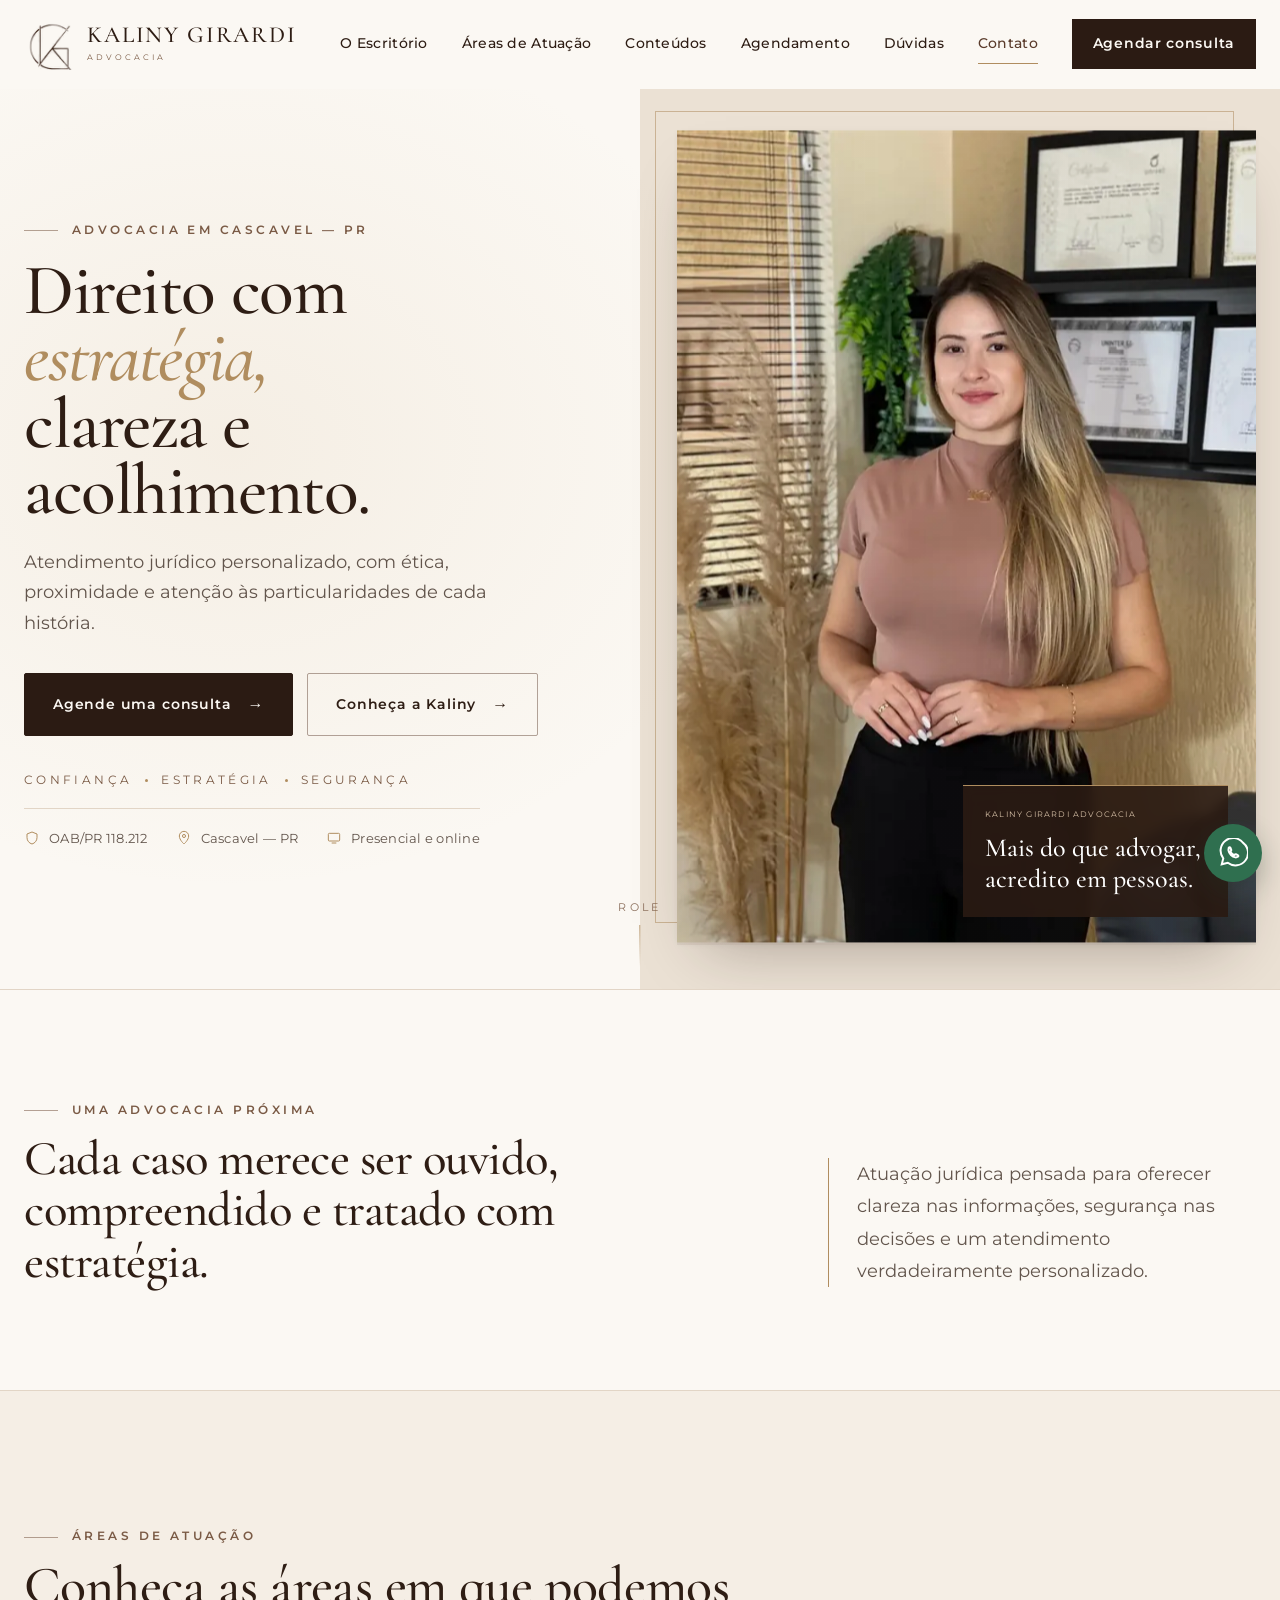
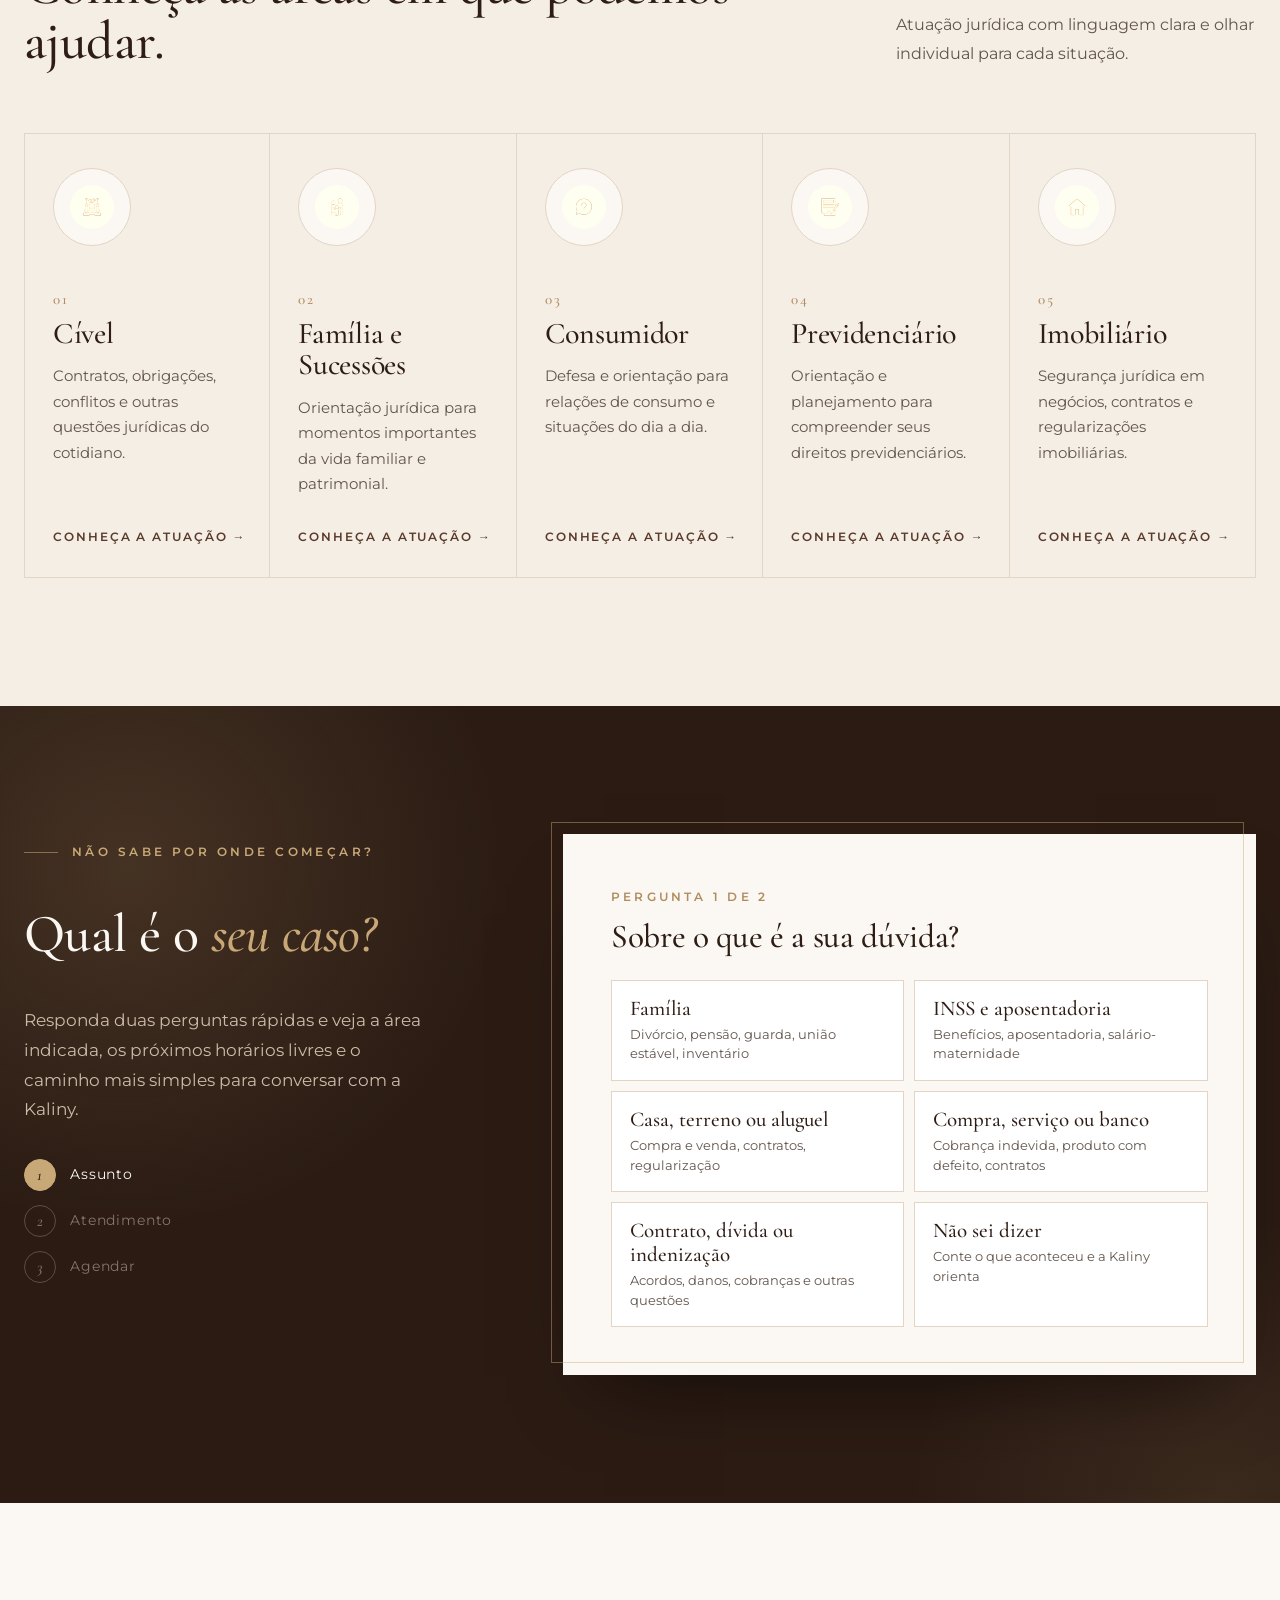
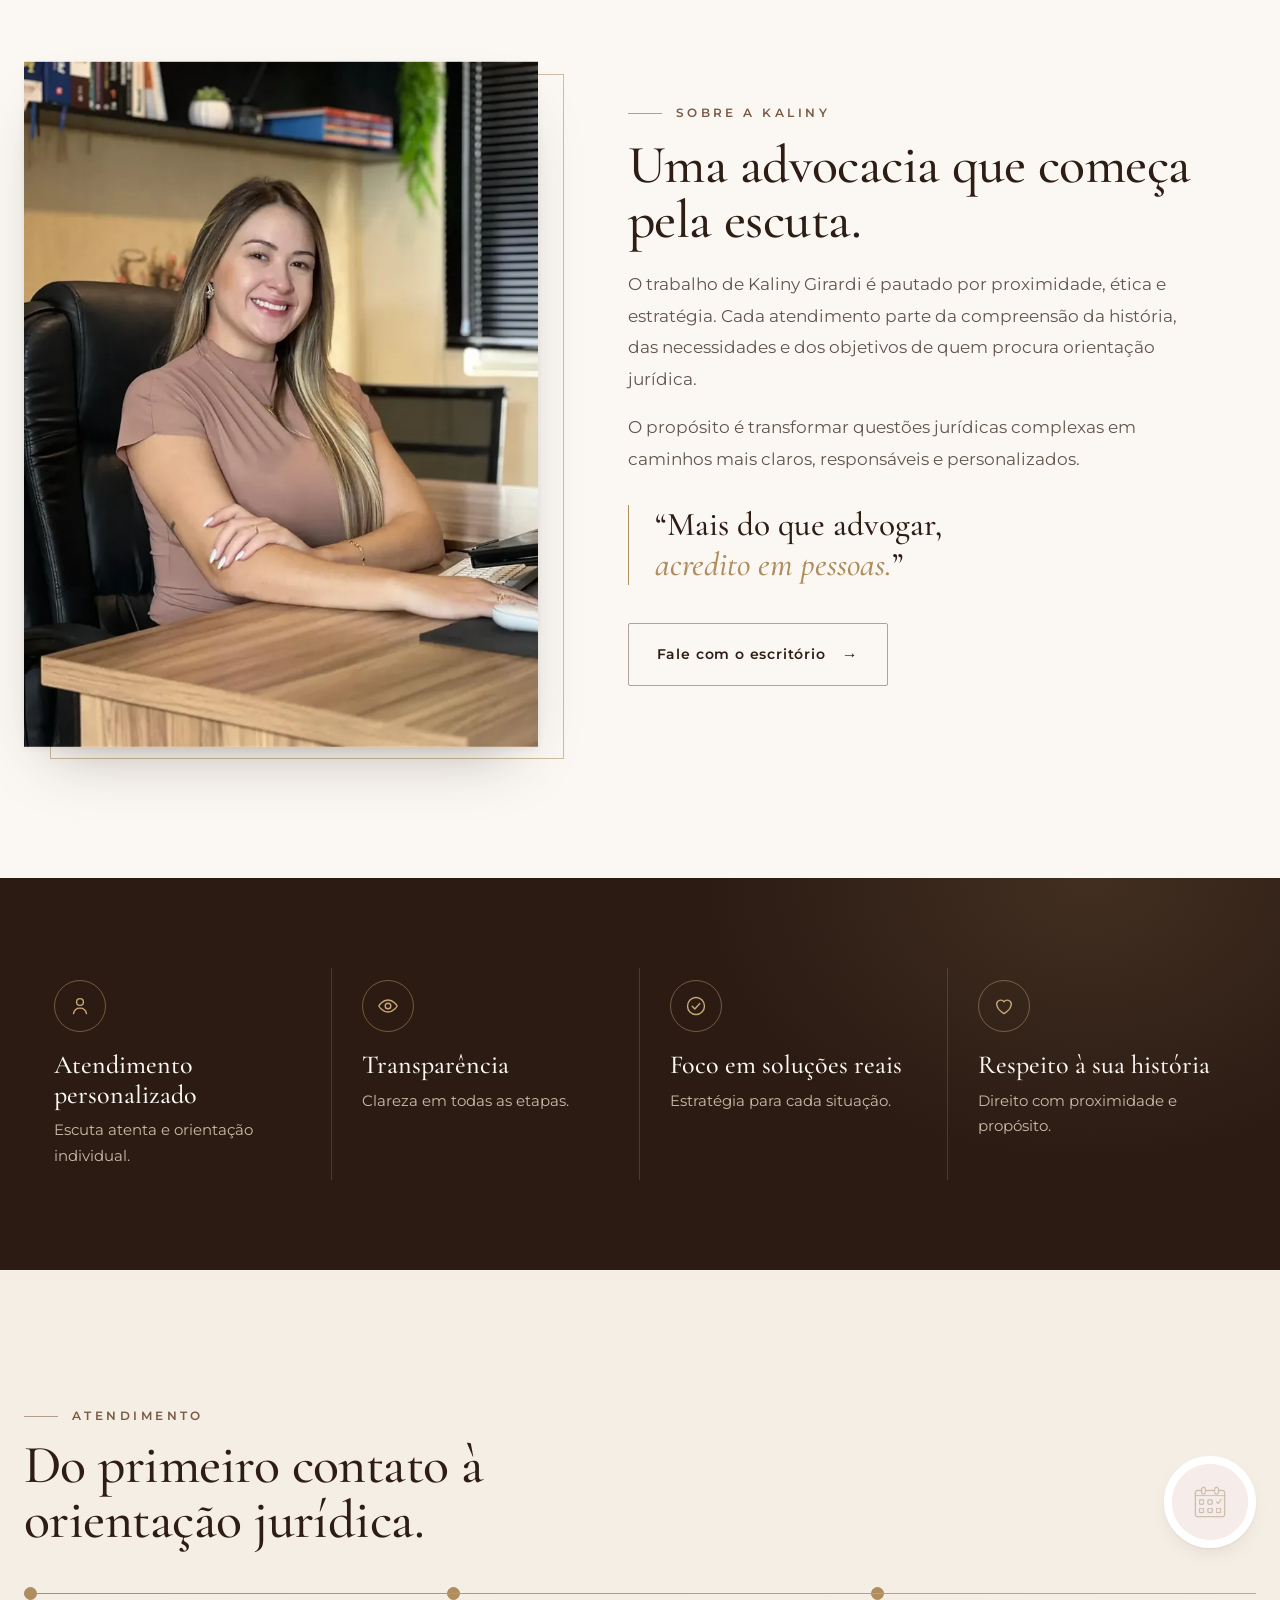
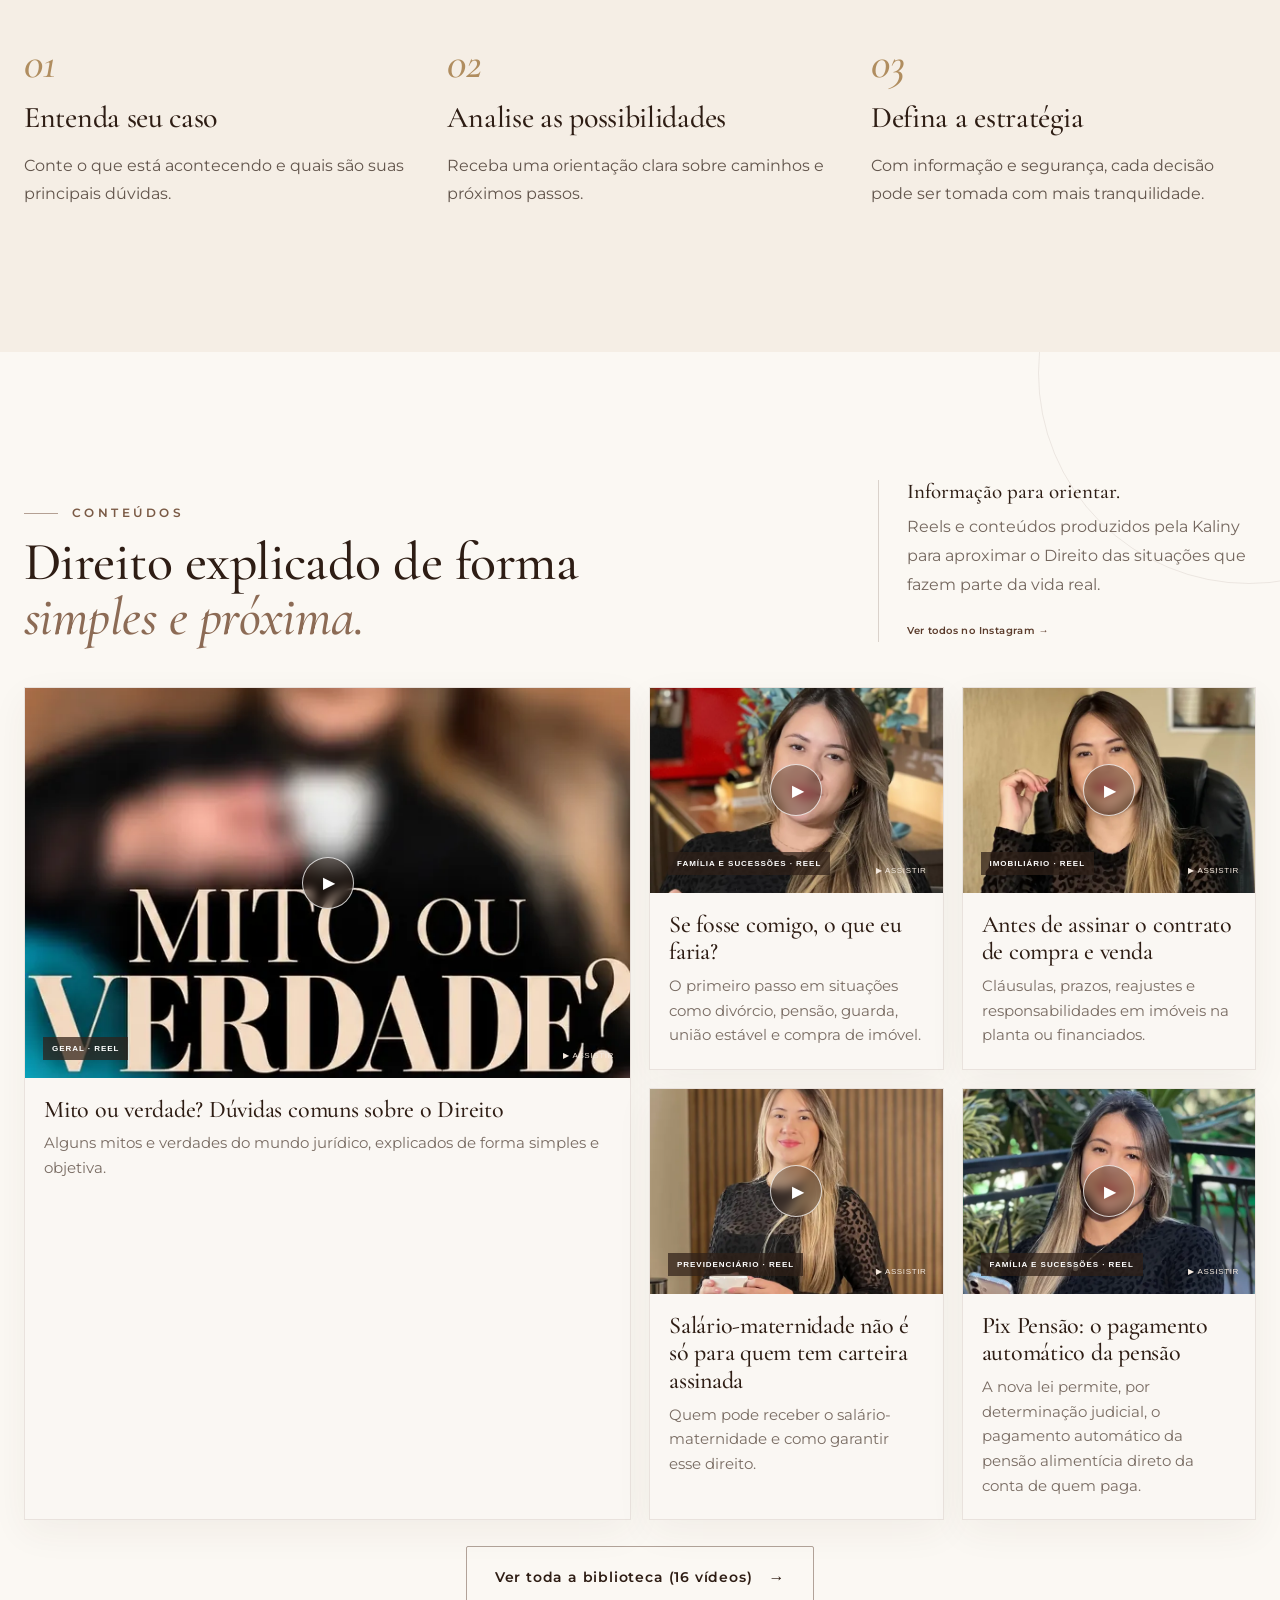
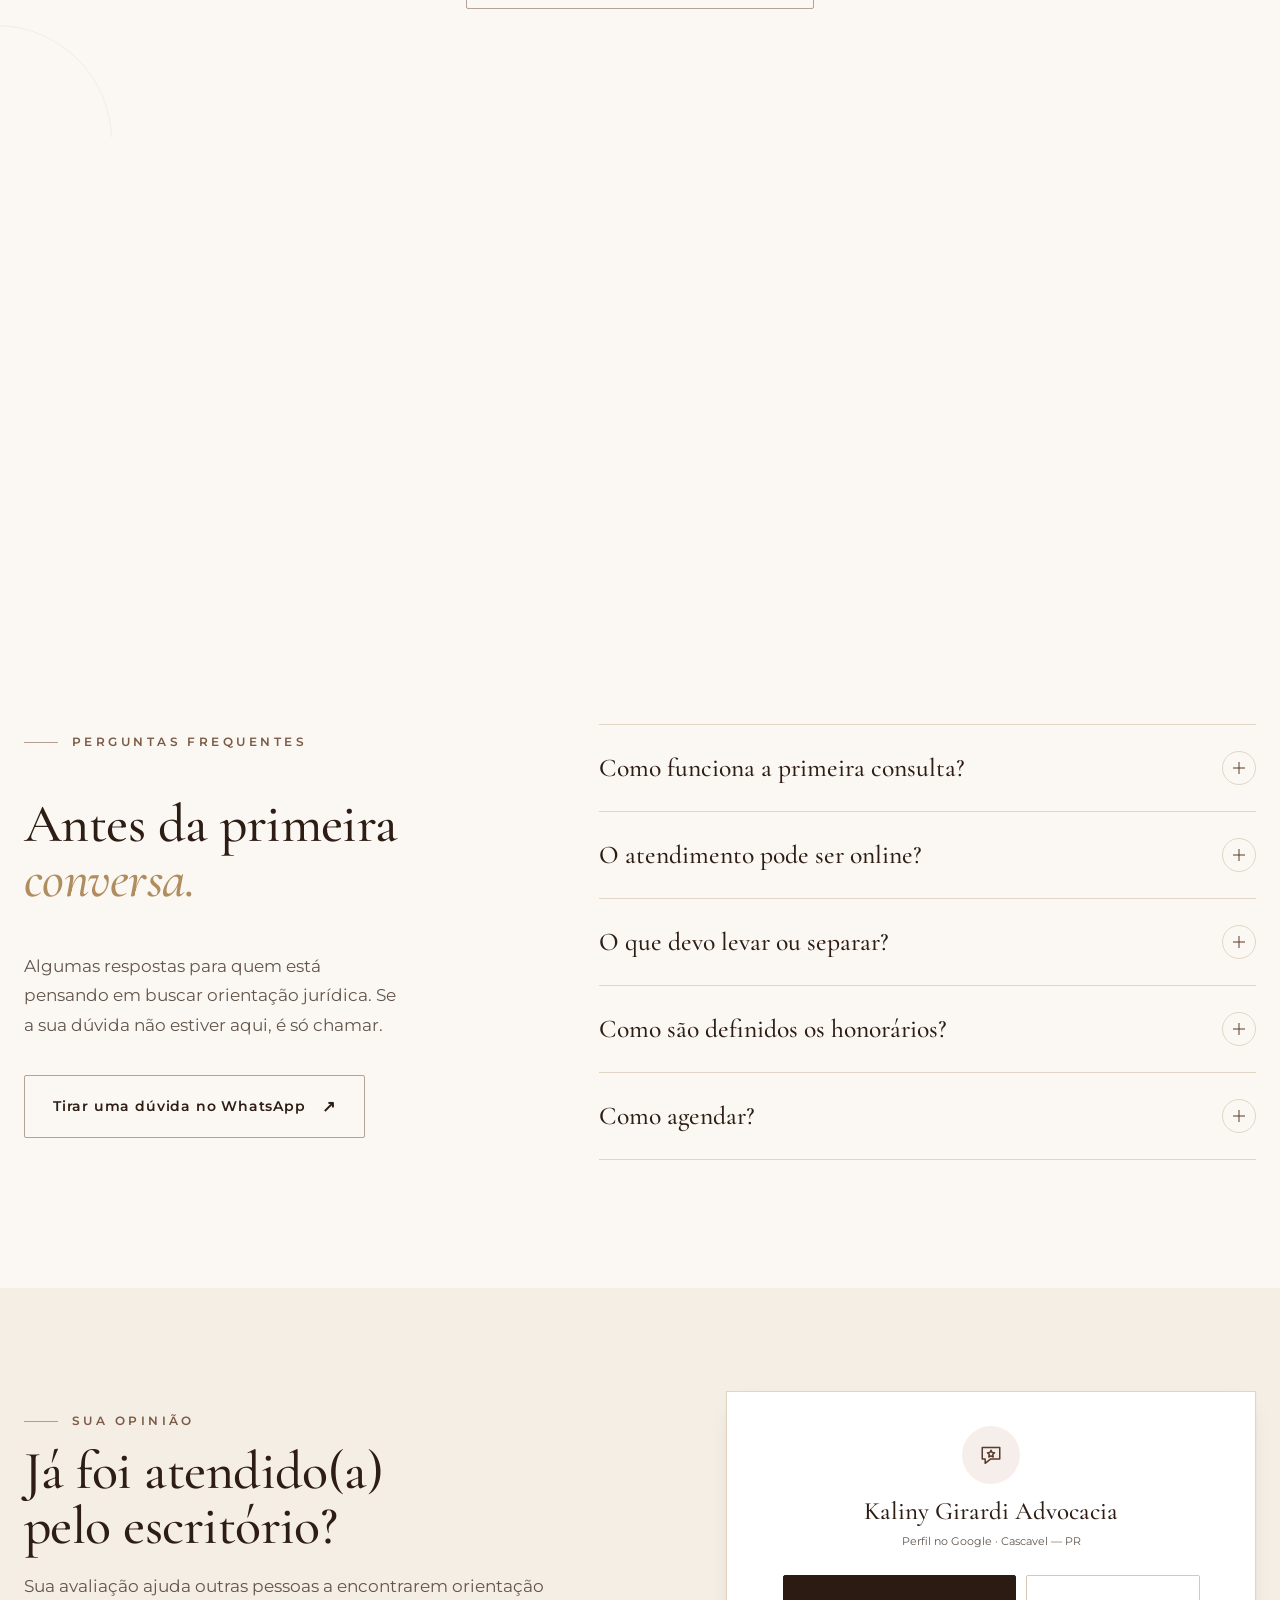
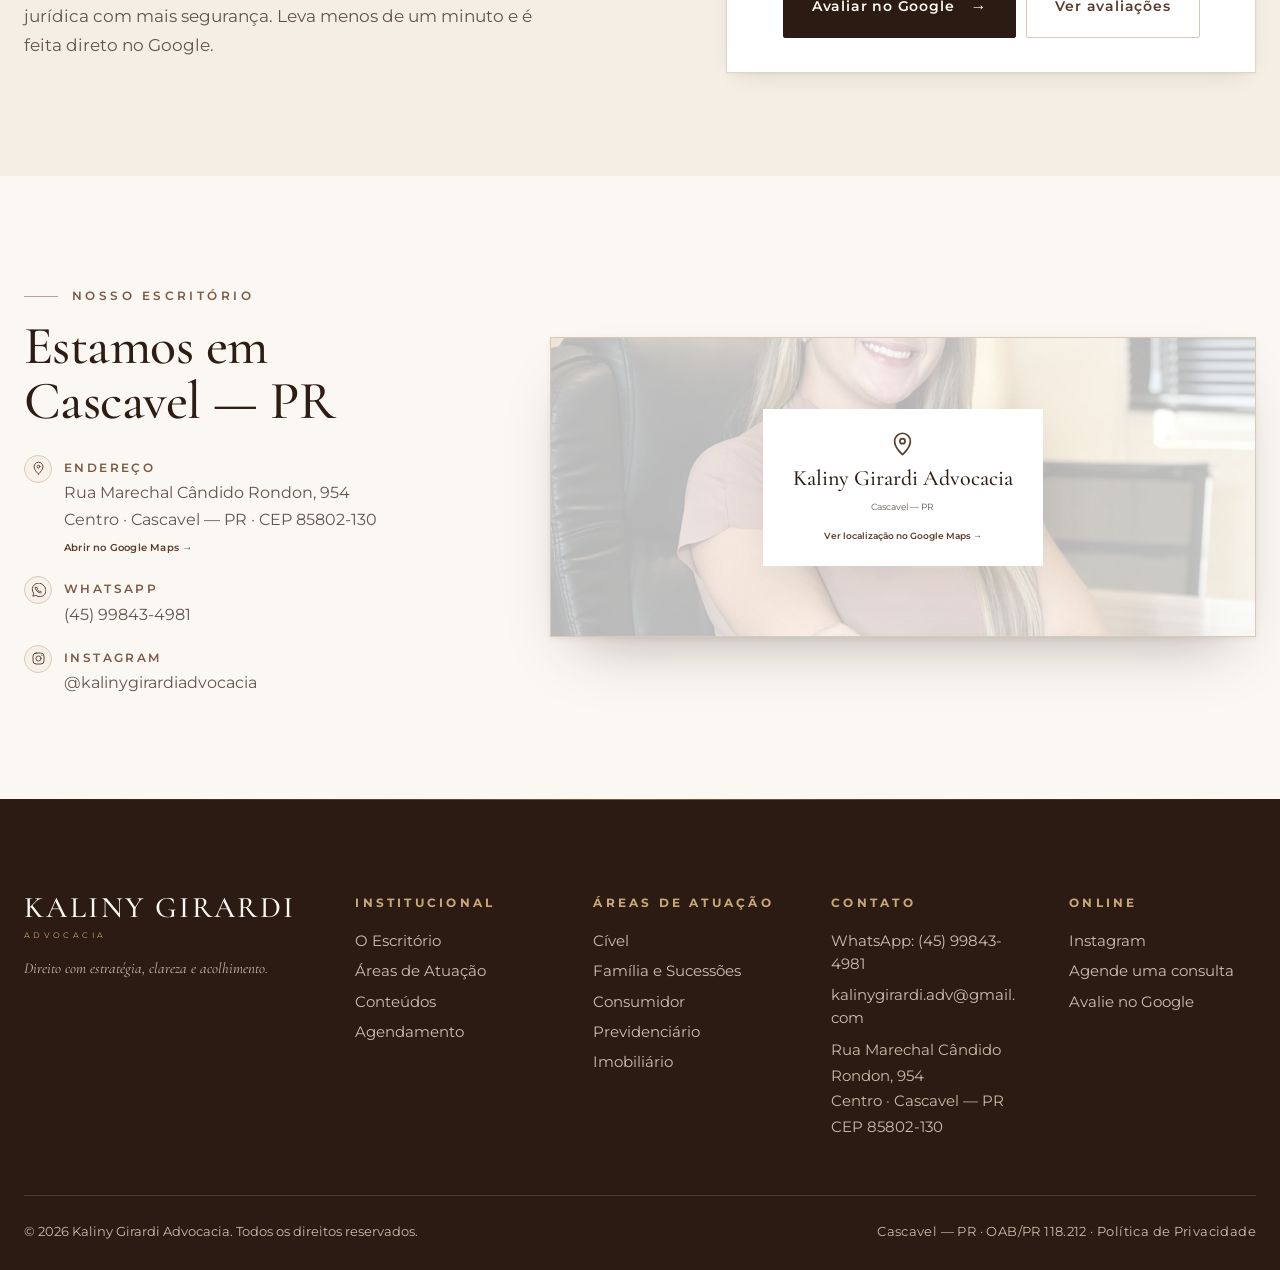
==== commit 9d097dfc: "Site: assistente 'Qual é o seu caso?' e próximos horários livres na página - Assistente em 2 pergunt" ====
--- a/index.html
+++ b/index.html
@@ -31,6 +31,22 @@
 <article class="area js-reveal" data-area="Previdenciário"><div class="area-icon"><img src="assets/icons/previdenciario-160.webp" width="160" height="160" alt="Previdenciário" loading="lazy" decoding="async"></div><span class="num">04</span><h3><a href="areas/previdenciario.html">Previdenciário</a></h3><p>Orientação e planejamento para compreender seus direitos previdenciários.</p><button class="more area-open" type="button">Conheça a atuação →</button></article>
 <article class="area js-reveal" data-area="Imobiliário"><div class="area-icon"><img src="assets/icons/imobiliario-160.webp" width="160" height="160" alt="Imobiliário" loading="lazy" decoding="async"></div><span class="num">05</span><h3><a href="areas/imobiliario.html">Imobiliário</a></h3><p>Segurança jurídica em negócios, contratos e regularizações imobiliárias.</p><button class="more area-open" type="button">Conheça a atuação →</button></article>
 </div></div></section>
+<section class="guide" id="seu-caso"><div class="container guide-grid"><div class="guide-intro js-reveal"><span class="eyebrow">Não sabe por onde começar?</span><h2>Qual é o <em>seu caso?</em></h2><p>Responda duas perguntas rápidas e veja a área indicada, os próximos horários livres e o caminho mais simples para conversar com a Kaliny.</p><ol class="guide-steps" aria-hidden="true"><li class="on">Assunto</li><li>Atendimento</li><li>Agendar</li></ol></div>
+<div class="guide-card js-reveal" id="guideCard" aria-live="polite">
+<div class="guide-step" data-step="1"><span class="guide-count">Pergunta 1 de 2</span><h3>Sobre o que é a sua dúvida?</h3><div class="guide-options">
+<button type="button" data-g-area="Família e Sucessões"><b>Família</b><small>Divórcio, pensão, guarda, união estável, inventário</small></button>
+<button type="button" data-g-area="Previdenciário"><b>INSS e aposentadoria</b><small>Benefícios, aposentadoria, salário-maternidade</small></button>
+<button type="button" data-g-area="Imobiliário"><b>Casa, terreno ou aluguel</b><small>Compra e venda, contratos, regularização</small></button>
+<button type="button" data-g-area="Consumidor"><b>Compra, serviço ou banco</b><small>Cobrança indevida, produto com defeito, contratos</small></button>
+<button type="button" data-g-area="Cível"><b>Contrato, dívida ou indenização</b><small>Acordos, danos, cobranças e outras questões</small></button>
+<button type="button" data-g-area="Consulta jurídica geral"><b>Não sei dizer</b><small>Conte o que aconteceu e a Kaliny orienta</small></button>
+</div></div>
+<div class="guide-step" data-step="2" hidden><span class="guide-count">Pergunta 2 de 2</span><h3>Como você prefere ser atendido(a)?</h3><div class="guide-options two">
+<button type="button" data-g-mode="Presencial"><b>Presencial</b><small>No escritório, no Centro de Cascavel</small></button>
+<button type="button" data-g-mode="Online"><b>Online</b><small>Por videochamada, de onde você estiver</small></button>
+</div><button type="button" class="guide-back" data-g-back>← Voltar</button></div>
+<div class="guide-step guide-result" data-step="3" hidden><span class="guide-count">Indicação</span><h3 id="guideTitle"></h3><p id="guideText"></p><div class="guide-slots" id="guideSlots"></div><div class="guide-actions"><button type="button" class="btn primary" data-g-book>Ver todos os horários <span>→</span></button><a class="btn ghost" id="guideWa" href="https://wa.me/5545998434981" target="_blank" rel="noopener">Falar no WhatsApp <span>↗</span></a></div><div class="guide-foot"><a class="text-link" id="guideMore" href="#atuacao">Saiba mais sobre a área</a><button type="button" class="guide-back" data-g-restart>Recomeçar</button></div></div>
+</div></div></section>
 <section class="section about" id="escritorio"><div class="container about-grid"><div class="about-photo reveal-left"><img src="assets/kaliny-office.webp" srcset="assets/kaliny-office-480.webp 480w, assets/kaliny-office-720.webp 720w, assets/kaliny-office.webp 960w" sizes="(max-width: 900px) 92vw, 40vw" alt="Kaliny Girardi em seu escritório" width="960" height="1280" loading="lazy" decoding="async"></div><div class="about-copy reveal-right"><span class="eyebrow">Sobre a Kaliny</span><h2>Uma advocacia que começa pela escuta.</h2><p>O trabalho de Kaliny Girardi é pautado por proximidade, ética e estratégia. Cada atendimento parte da compreensão da história, das necessidades e dos objetivos de quem procura orientação jurídica.</p><p>O propósito é transformar questões jurídicas complexas em caminhos mais claros, responsáveis e personalizados.</p><div class="quote">“Mais do que advogar,<br><em>acredito em pessoas.</em>”</div><a class="btn ghost" href="#contato">Fale com o escritório <span>→</span></a></div></div></section>
 <section class="values js-reveal"><div class="container"><div class="value-grid">
 <div class="value-item"><span class="value-ic" role="img" aria-label="Atendimento personalizado"><svg viewBox="0 0 24 24" aria-hidden="true"><circle cx="12" cy="8" r="3.4"/><path d="M5.5 19.5c.8-3.4 3.4-5.4 6.5-5.4s5.7 2 6.5 5.4"/></svg></span><strong>Atendimento personalizado</strong><span>Escuta atenta e orientação individual.</span></div>
@@ -48,7 +64,7 @@
 </div><div class="kc-more"><a class="btn ghost" href="conteudos.html">Ver toda a biblioteca de conteúdos <span>→</span></a></div></div></section>
 <div class="area-overlay" id="areaOverlay" aria-hidden="true"><div class="area-modal" role="dialog" aria-modal="true" aria-labelledby="areaModalTitle"><button class="area-close" type="button" aria-label="Fechar">×</button><div class="area-modal-grid"><div class="area-modal-image"><img id="areaModalImage" src="" alt="" loading="lazy" decoding="async"></div><div class="area-modal-copy"><span class="eyebrow">Área de atuação</span><h2 id="areaModalTitle">Áreas de atuação</h2><p id="areaModalText"></p><div class="area-modal-actions"><button class="btn primary" id="areaVideoButton" type="button">Assistir conteúdo <span>▶</span></button><button class="btn ghost" id="areaAppointmentButton" type="button">Agendar consulta <span>→</span></button><a class="btn ghost" id="areaWaButton" href="https://wa.me/5545998434981" target="_blank" rel="noopener">WhatsApp</a></div><a class="area-more" id="areaMoreLink" href="#atuacao">Saiba mais sobre a área →</a><p class="area-note">O atendimento é personalizado de acordo com a situação apresentada.</p></div></div></div></div>
 <div class="video-overlay" id="videoOverlay" aria-hidden="true"><div class="video-modal" role="dialog" aria-modal="true" aria-labelledby="videoTitle"><button class="video-close" type="button" aria-label="Fechar vídeo">×</button><div class="video-frame-wrap"><div class="video-placeholder" id="videoPlaceholder"><span class="play-button large">▶</span><strong id="videoPlaceholderTitle">Carregando o vídeo…</strong><p>Se o vídeo não abrir aqui, use o link abaixo para assistir no Instagram do escritório.</p></div><iframe id="videoFrame" title="Vídeo jurídico" allow="autoplay; encrypted-media; picture-in-picture" allowfullscreen hidden></iframe></div><div class="video-modal-copy"><span class="eyebrow">Conteúdo jurídico</span><h2 id="videoTitle">Vídeos do escritório</h2><a id="videoExternalLink" class="text-link" href="https://www.instagram.com/kalinygirardiadvocacia/" target="_blank" rel="noopener">Abrir no Instagram →</a></div></div></div>
-<section class="cta js-reveal" id="agendamento"><div class="container cta-inner"><div><span class="eyebrow light">Vamos conversar?</span><h2>Seu caso merece atenção personalizada.</h2><p>Agende uma consulta e receba um atendimento humanizado, com foco em soluções reais para a sua situação.</p></div><div class="cta-actions"><button class="btn gold" type="button" data-open-appointment>Agendar consulta <span>→</span></button><a class="btn ghost" href="https://wa.me/5545998434981?text=Ol%C3%A1!%20Vim%20pelo%20site%20da%20Kaliny%20Girardi%20Advocacia%20e%20gostaria%20de%20uma%20orienta%C3%A7%C3%A3o." target="_blank" rel="noopener">Falar no WhatsApp <span>↗</span></a></div></div></section>
+<section class="cta js-reveal" id="agendamento"><div class="container cta-inner"><div><span class="eyebrow light">Vamos conversar?</span><h2>Seu caso merece atenção personalizada.</h2><p>Agende uma consulta e receba um atendimento humanizado, com foco em soluções reais para a sua situação.</p></div><div class="cta-actions"><button class="btn gold" type="button" data-open-appointment>Agendar consulta <span>→</span></button><a class="btn ghost" href="https://wa.me/5545998434981?text=Ol%C3%A1!%20Vim%20pelo%20site%20da%20Kaliny%20Girardi%20Advocacia%20e%20gostaria%20de%20uma%20orienta%C3%A7%C3%A3o." target="_blank" rel="noopener">Falar no WhatsApp <span>↗</span></a></div></div><div class="container"><div class="cta-slots" id="ctaSlots" hidden><div class="cta-slots-head"><span class="eyebrow light">Próximos horários livres</span><small>Toque em um horário para agendar</small></div><div class="cta-slots-list" id="ctaSlotsList"><span class="slot-loading">Buscando horários…</span></div></div></div></section>
 <div class="appointment-overlay" id="appointmentOverlay" aria-hidden="true"><div class="appointment-modal" role="dialog" aria-modal="true" aria-labelledby="appointmentTitle"><button class="appointment-close" type="button" data-close-appointment aria-label="Fechar">×</button><div class="appointment-head"><span class="eyebrow">Agendamento</span><h2 id="appointmentTitle">Agende sua consulta</h2><p>Escolha um horário disponível e envie seus dados. A confirmação aparecerá no sistema do escritório.</p></div><form id="appointmentForm"><div class="appointment-grid"><div class="full ap-pick"><span class="ap-step">1. Escolha o dia e o horário</span><div class="ap-days" id="apDays" aria-label="Dias com horários livres"></div><div class="ap-times" id="apTimes"><div class="ap-loading">Carregando os horários disponíveis…</div></div><noscript><div class="ap-loading">Para ver os horários, ative o JavaScript ou <a href="https://wa.me/5545998434981" target="_blank" rel="noopener">agende pelo WhatsApp</a>.</div></noscript><div class="ap-chosen" id="apChosen" hidden></div><button type="button" class="ap-other" id="apOther">Prefiro escolher outra data</button><div class="ap-native" id="apNative" hidden><label>Data<input id="apDate" name="date" type="date" required></label><label>Horário<select id="apTime" name="time" required><option value="">Selecione a data primeiro</option></select></label></div><span class="ap-step" style="margin-top:6px">2. Seus dados</span></div><label>Nome completo<input name="name" required autocomplete="name"></label><label>WhatsApp<input name="phone" required autocomplete="tel"></label><label>E-mail<input name="email" type="email" required autocomplete="email"></label><label>Área<select name="type" required><option value="">Selecione</option><option>Cível</option><option>Família e Sucessões</option><option>Consumidor</option><option>Previdenciário</option><option>Imobiliário</option><option>Consulta jurídica geral</option></select></label><label>Atendimento<select name="mode" required><option>Presencial</option><option>Online</option></select></label><label class="full">Observação <textarea name="notes" rows="3" placeholder="Opcional. Evite informar dados sensíveis neste campo."></textarea></label><div class="ap-hp" aria-hidden="true"><input name="website" tabindex="-1" autocomplete="off" aria-label="website"></div><label class="full ap-consent"><input type="checkbox" name="consent" value="sim" required><span>Concordo com o uso dos meus dados para o agendamento e o retorno do escritório, conforme a <a href="privacidade.html" target="_blank" rel="noopener">Política de Privacidade</a>.</span></label></div><div class="appointment-actions"><button class="btn ghost" type="button" data-close-appointment>Cancelar</button><button class="btn primary" type="submit" id="appointmentSubmit">Solicitar agendamento <span>→</span></button></div><p class="appointment-msg" id="appointmentMsg" aria-live="polite"></p></form><div id="appointmentSuccess" class="appointment-success" hidden><div class="success-mark">✓</div><h3>Solicitação enviada</h3><div class="ap-sum" id="apSummary"></div><p>O escritório vai confirmar o atendimento pelo WhatsApp ou e-mail.</p><div class="ap-success-actions"><button class="btn ghost" type="button" id="apIcs">📅 Adicionar à minha agenda</button><a class="btn ghost" id="apWa" href="https://wa.me/5545998434981" target="_blank" rel="noopener">💬 Falar no WhatsApp</a></div><button class="btn primary" type="button" data-close-appointment>Fechar</button></div></div></div>
 <section class="faq" id="duvidas"><div class="container faq-grid"><div class="faq-intro js-reveal"><span class="eyebrow">Perguntas frequentes</span><h2>Antes da primeira <em>conversa.</em></h2><p>Algumas respostas para quem está pensando em buscar orientação jurídica. Se a sua dúvida não estiver aqui, é só chamar.</p><a class="btn ghost" href="https://wa.me/5545998434981?text=Ol%C3%A1!%20Vim%20pelo%20site%20e%20tenho%20uma%20d%C3%BAvida." target="_blank" rel="noopener">Tirar uma dúvida no WhatsApp <span>↗</span></a></div><div class="faq-list js-reveal">
 <details><summary>Como funciona a primeira consulta? <i aria-hidden="true"></i></summary><div class="faq-answer"><p>É uma conversa para entender a sua situação com calma: o que aconteceu, quais são as suas dúvidas e o que você espera. A partir disso, você recebe uma orientação clara sobre os caminhos possíveis e os próximos passos.</p></div></details>
@@ -257,6 +273,14 @@
   const warm=()=>{try{prefetch()}catch(e){}};
   if('requestIdleCallback' in window)window.addEventListener('load',()=>requestIdleCallback(warm,{timeout:2500}));else window.addEventListener('load',()=>setTimeout(warm,1200));
   document.querySelectorAll('[data-open-appointment]').forEach(b=>{b.addEventListener('pointerenter',warm,{once:true});b.addEventListener('touchstart',warm,{once:true,passive:true})});
+  // Site interativo: horários livres e agendamento já preenchido (assistente "Qual é o seu caso?" e próximos horários)
+  window.kgSlots=function(){return Promise.resolve(prefetch()).then(()=>cache||{})};
+  window.kgBook=async function(o){o=o||{};const b=document.querySelector('.cta [data-open-appointment]')||document.querySelector('button[data-open-appointment]');if(b)b.click();
+    await Promise.resolve(prefetch());await new Promise(r=>setTimeout(r,40));
+    if(o.date&&o.time&&cache&&(cache[o.date]||[]).includes(o.time)){daysEl.dataset.day=o.date;setSel(o.date,o.time);renderDays();renderTimes(o.date)}
+    if(o.area){const t=form.elements.type,op=[...t.options].find(x=>x.value===o.area||x.textContent===o.area);if(op)t.value=op.value}
+    if(o.mode){const m=form.elements.mode,op=[...m.options].find(x=>x.value===o.mode||x.textContent===o.mode);if(op)m.value=op.value}
+  };
   daysEl.addEventListener('click',e=>{const b=e.target.closest('[data-d]');if(!b)return;daysEl.dataset.day=b.dataset.d;daysEl.querySelectorAll('.ap-day').forEach(x=>x.classList.toggle('on',x===b));renderTimes(b.dataset.d)});
   timesEl.addEventListener('click',e=>{const b=e.target.closest('[data-t]');if(!b)return;setSel(daysEl.dataset.day,b.dataset.t);renderTimes(daysEl.dataset.day);msg.textContent='';
     const nm=form.elements.name;if(nm&&!nm.value&&window.matchMedia('(min-width:641px)').matches)nm.focus({preventScroll:true})});
--- a/css/premium.css
+++ b/css/premium.css
@@ -297,3 +297,55 @@
 .about,.hero{overflow-x:clip}
 @media (min-width:1051px) and (max-width:1260px){.navlinks{gap:18px!important}.navlinks a{font-size:13px}.navlinks .nav-cta{padding:10px 14px!important}.brand-name strong{font-size:20px}}
 .navlinks a{white-space:nowrap}
+
+/* ---------- assistente "Qual é o seu caso?" ---------- */
+.guide{background:var(--espresso);color:var(--champagne);padding:var(--pad-section) 0;position:relative;overflow:hidden}
+.guide:before{content:'';position:absolute;inset:0;background:radial-gradient(45% 70% at 10% 20%,rgba(201,168,120,.16),transparent 65%),radial-gradient(40% 60% at 95% 100%,rgba(201,168,120,.1),transparent 60%);pointer-events:none}
+.guide-grid{position:relative;display:grid;grid-template-columns:.8fr 1.2fr;gap:clamp(40px,6vw,96px);align-items:start}
+.guide h2{color:var(--ivory)!important}.guide h2 em{color:var(--gold-2)}
+.guide-intro p{color:var(--muted-light);max-width:400px}
+.guide .eyebrow{color:var(--gold-2)}
+.guide-steps{list-style:none;margin:34px 0 0;padding:0;display:flex;flex-direction:column;gap:14px;counter-reset:g}
+.guide-steps li{counter-increment:g;display:flex;align-items:center;gap:14px;font-size:14px;letter-spacing:.06em;color:rgba(239,228,212,.45);transition:color .4s var(--ease)}
+.guide-steps li:before{content:counter(g);width:30px;height:30px;border-radius:50%;border:1px solid rgba(239,228,212,.25);display:grid;place-items:center;font:italic 500 16px 'Cormorant Garamond',serif;transition:all .4s var(--ease)}
+.guide-steps li.on{color:var(--ivory)}.guide-steps li.on:before{background:var(--gold-2);border-color:var(--gold-2);color:var(--espresso)}
+.guide-steps li.done{color:var(--gold-2)}.guide-steps li.done:before{content:'✓';border-color:var(--gold-2);color:var(--gold-2)}
+.guide-card{background:var(--ivory);color:var(--ink);padding:clamp(28px,4vw,48px);box-shadow:0 40px 80px -40px rgba(0,0,0,.6);min-height:440px;position:relative}
+.guide-card:before{content:'';position:absolute;inset:-12px 12px 12px -12px;border:1px solid rgba(201,168,120,.45);pointer-events:none}
+.guide-count{font-size:11.5px;letter-spacing:.28em;text-transform:uppercase;font-weight:600;color:var(--gold)}
+.guide-step h3{font-size:clamp(28px,2.6vw,38px)!important;line-height:1.1;margin:10px 0 24px!important}
+.guide-step{animation:gIn .5s var(--ease-out)}
+@keyframes gIn{from{opacity:0;transform:translateY(12px)}to{opacity:1;transform:none}}
+.guide-options{display:grid;grid-template-columns:1fr 1fr;gap:10px}
+.guide-options button{text-align:left;font:inherit;cursor:pointer;background:#fff;border:1px solid var(--line);padding:16px 18px;display:flex;flex-direction:column;gap:4px;transition:border-color .3s var(--ease),transform .35s var(--ease-out),box-shadow .35s var(--ease),background .3s var(--ease)}
+.guide-options button b{font:500 21px/1.15 'Cormorant Garamond',serif;color:var(--brown-dark)}
+.guide-options button small{font-size:13px;line-height:1.5;color:var(--muted)}
+.guide-options button:hover,.guide-options button:focus-visible{border-color:var(--gold);transform:translateY(-2px);box-shadow:var(--shadow-1)}
+.guide-options button.on{background:var(--espresso);border-color:var(--espresso)}.guide-options button.on b{color:var(--ivory)}.guide-options button.on small{color:var(--muted-light)}
+.guide-back{margin-top:18px;background:none;border:0;padding:6px 0;font:600 13px Montserrat,sans-serif;letter-spacing:.06em;color:var(--brown-soft);cursor:pointer}
+.guide-back:hover{color:var(--brown-dark)}
+.guide-result p{font-size:16.5px;margin:0 0 18px}
+.guide-actions{display:flex;flex-wrap:wrap;gap:10px;margin-top:6px}
+.guide-foot{display:flex;justify-content:space-between;align-items:center;gap:14px;margin-top:22px;padding-top:18px;border-top:1px solid var(--line)}
+.guide-foot .guide-back{margin:0}
+/* horários (assistente e agendamento) */
+.guide-slots,.cta-slots-list{display:flex;flex-wrap:wrap;gap:8px;margin:0 0 18px}
+.slot{font:inherit;cursor:pointer;display:inline-flex;flex-direction:column;align-items:flex-start;gap:2px;padding:10px 14px;border:1px solid var(--line);background:#fff;color:var(--brown-dark);transition:all .3s var(--ease)}
+.slot small{font-size:11px;letter-spacing:.12em;text-transform:uppercase;color:var(--muted)}
+.slot b{font:500 19px/1 'Cormorant Garamond',serif}
+.slot:hover,.slot:focus-visible{border-color:var(--gold);background:var(--espresso);color:var(--ivory);transform:translateY(-2px)}
+.slot:hover small,.slot:focus-visible small{color:var(--gold-2)}
+.slot-loading{font-size:14px;color:var(--muted)}
+.slot-label{width:100%;font-size:12px;letter-spacing:.2em;text-transform:uppercase;font-weight:600;color:var(--brown-soft);margin-bottom:2px}
+.cta-slots{margin-top:46px;padding-top:28px;border-top:1px solid rgba(239,228,212,.18)}
+.cta-slots-head{display:flex;justify-content:space-between;align-items:baseline;gap:12px;flex-wrap:wrap;margin-bottom:16px}
+.cta-slots-head small{color:var(--muted-light);font-size:13.5px}
+.cta-slots-list .slot{background:rgba(255,255,255,.04);border-color:rgba(239,228,212,.22);color:var(--ivory)}
+.cta-slots-list .slot small{color:var(--muted-light)}
+.cta-slots-list .slot:hover,.cta-slots-list .slot:focus-visible{background:var(--gold-2);border-color:var(--gold-2);color:var(--espresso)}
+.cta-slots-list .slot:hover small{color:var(--espresso)}
+.cta-slots-list .slot-loading{color:var(--muted-light)}
+.cta-slots-list .slot.more{justify-content:center;font-weight:600;font-size:13px;letter-spacing:.06em}
+@media (max-width:900px){.guide-grid{grid-template-columns:1fr}.guide-steps{flex-direction:row;gap:18px;flex-wrap:wrap}.guide-steps li span{display:none}.guide-card{min-height:0}.guide-card:before{inset:-8px 8px 8px -8px}}
+@media (max-width:560px){.guide-options{grid-template-columns:1fr}.guide-options button{padding:14px 16px}.guide-actions .btn{flex:1 1 100%}.slot{flex:1 1 calc(50% - 8px)}}
+@media (prefers-reduced-motion:reduce){.guide-step{animation:none}}
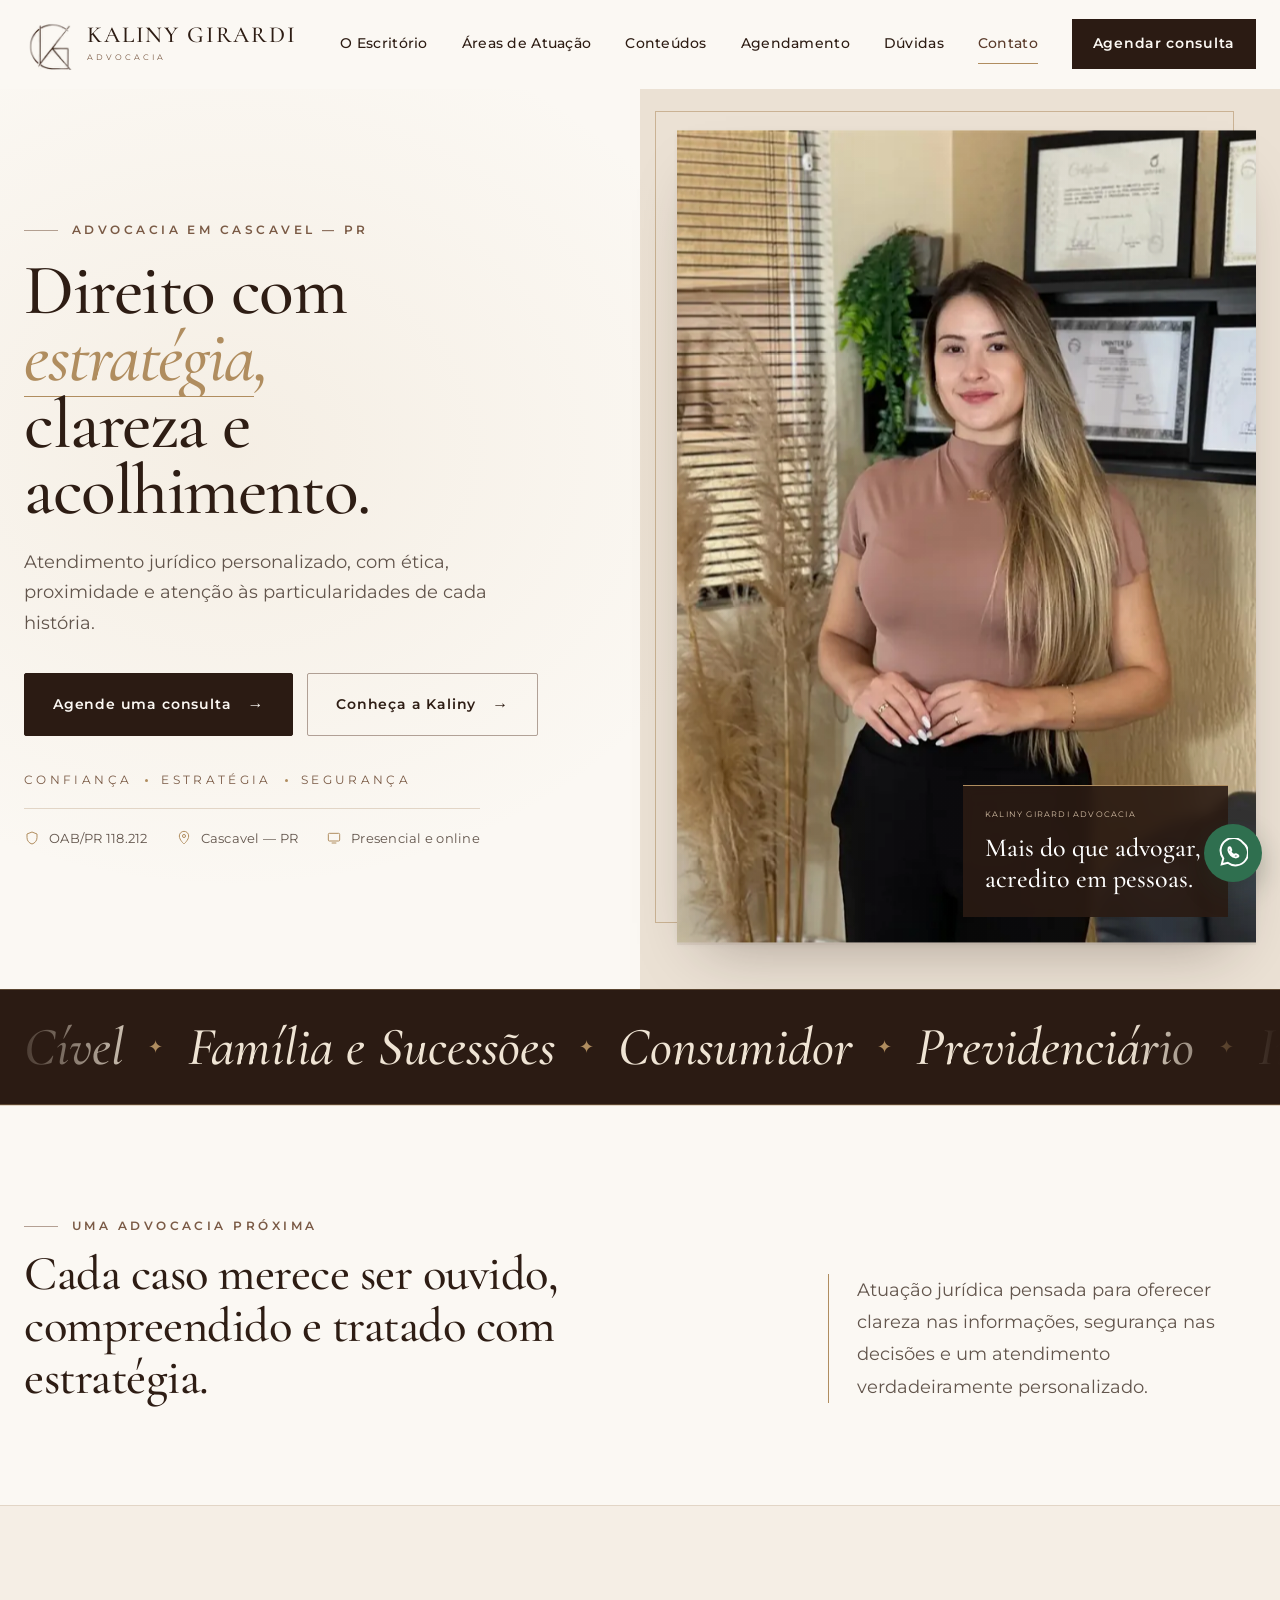
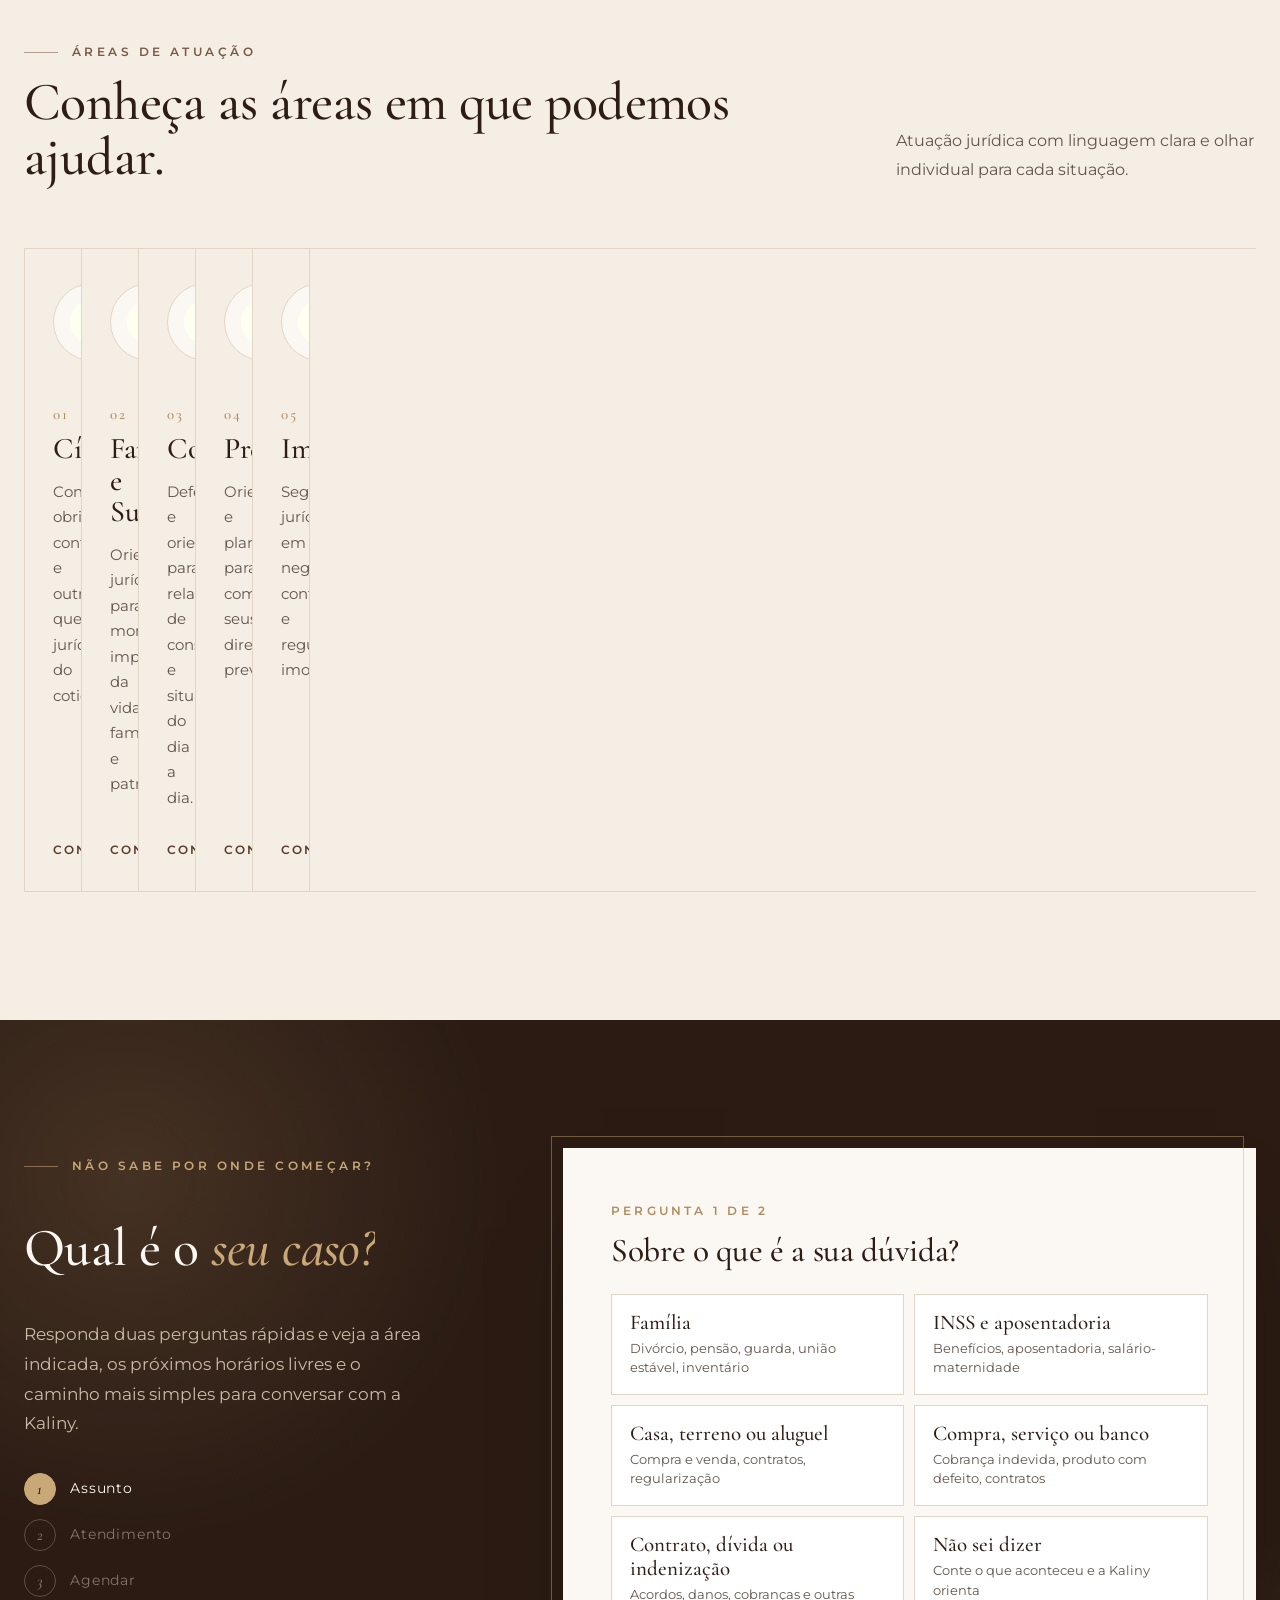
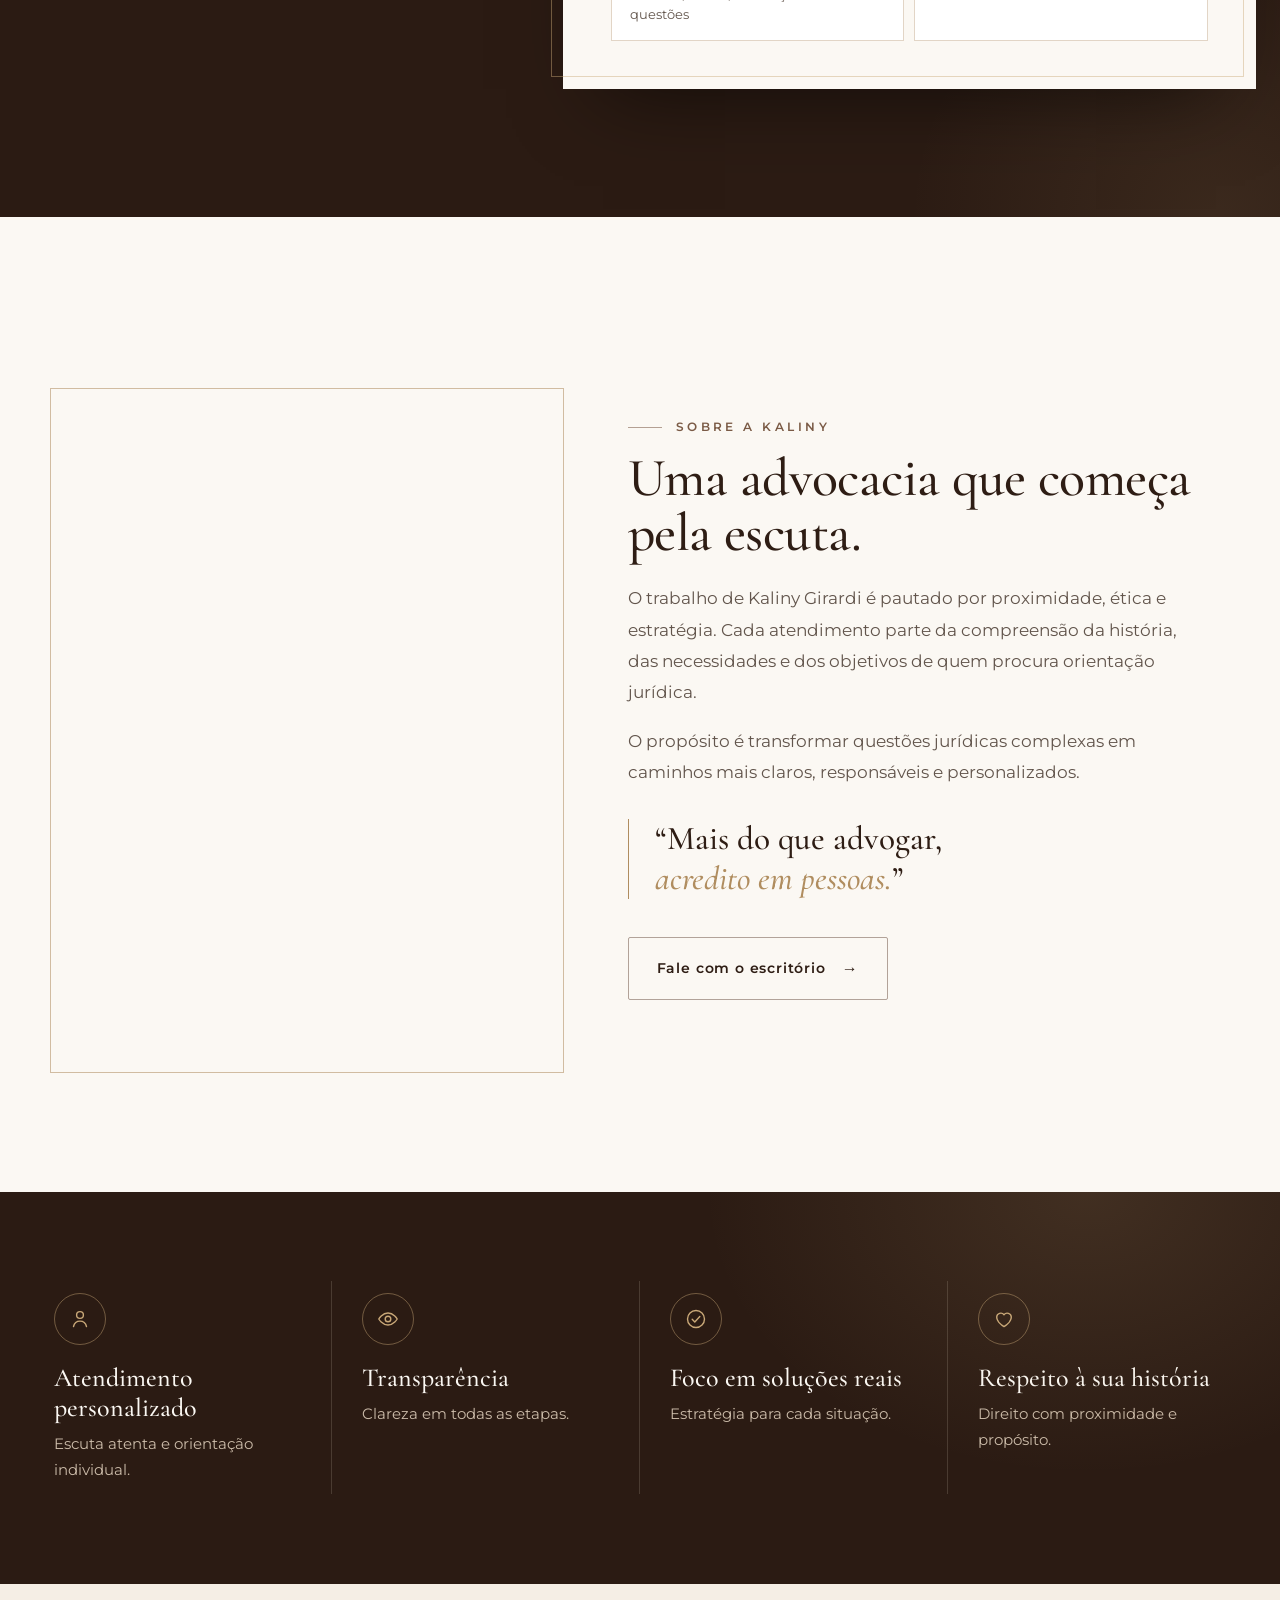
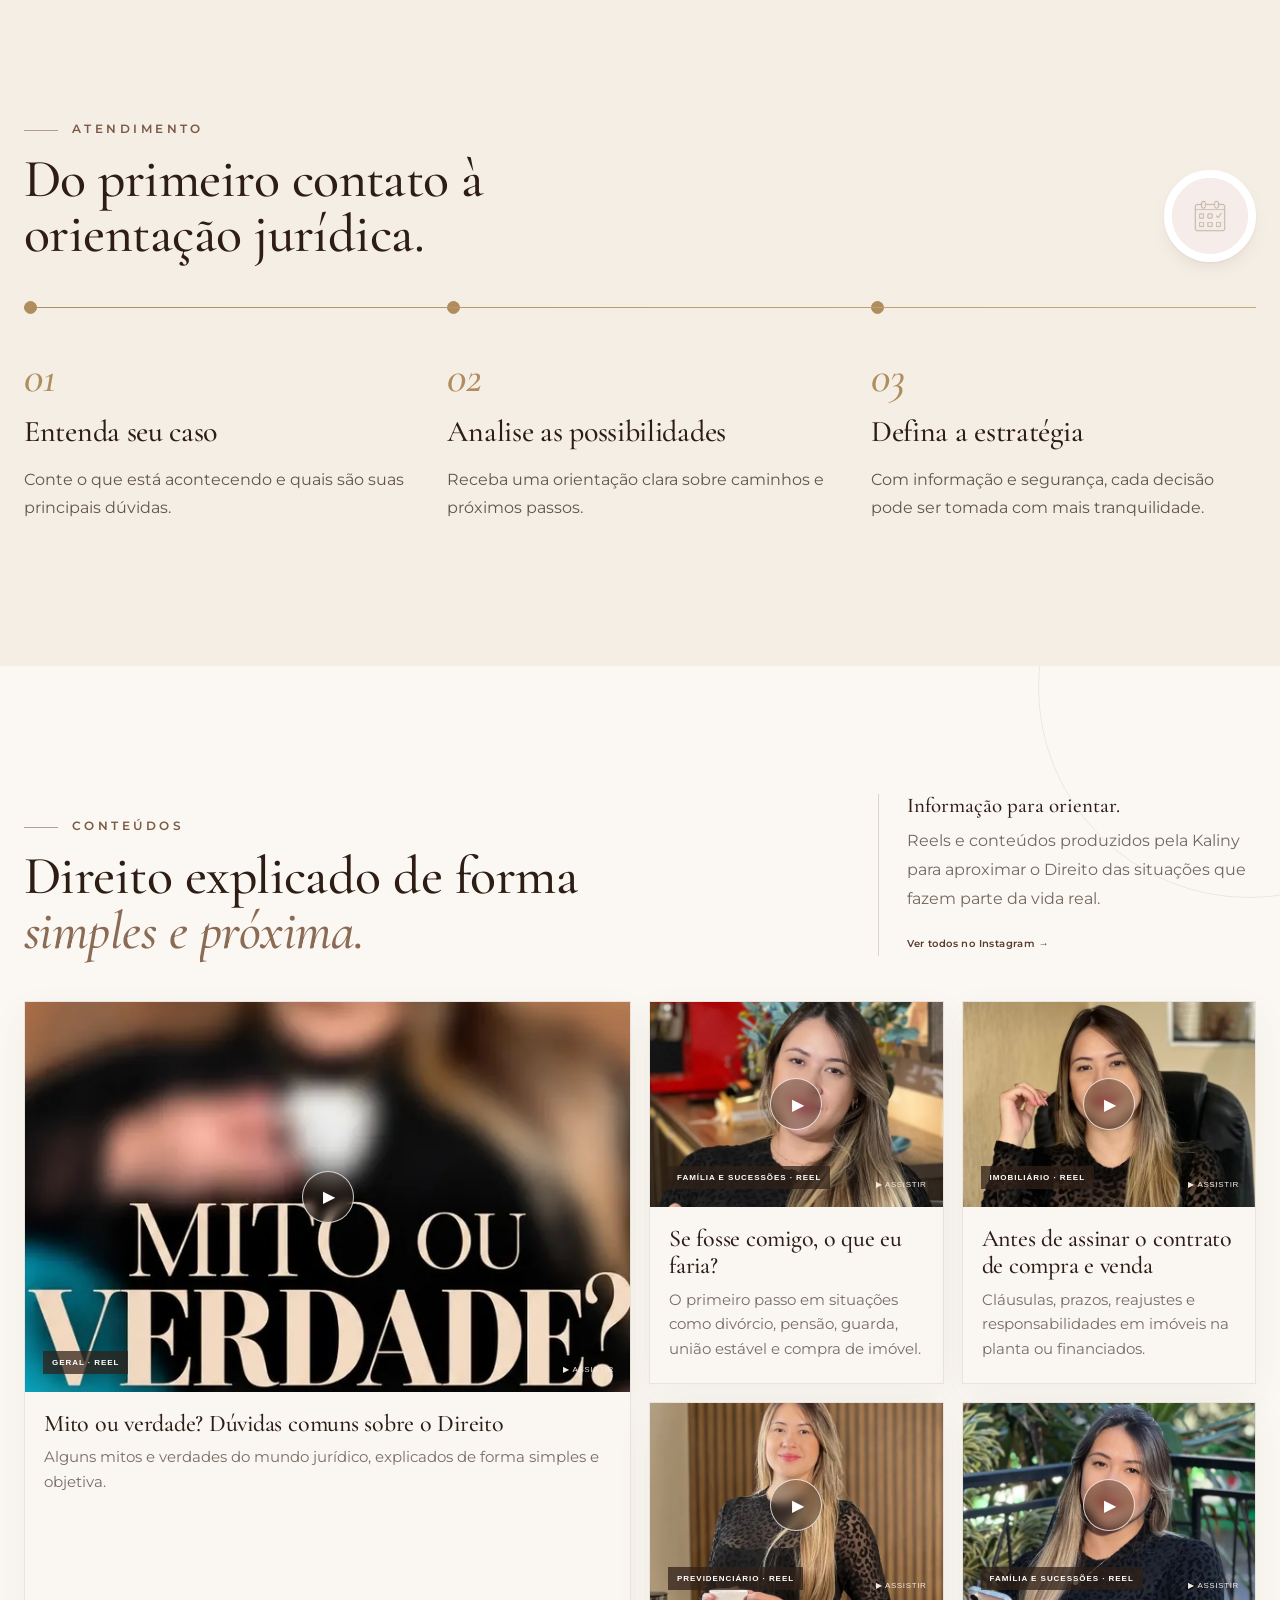
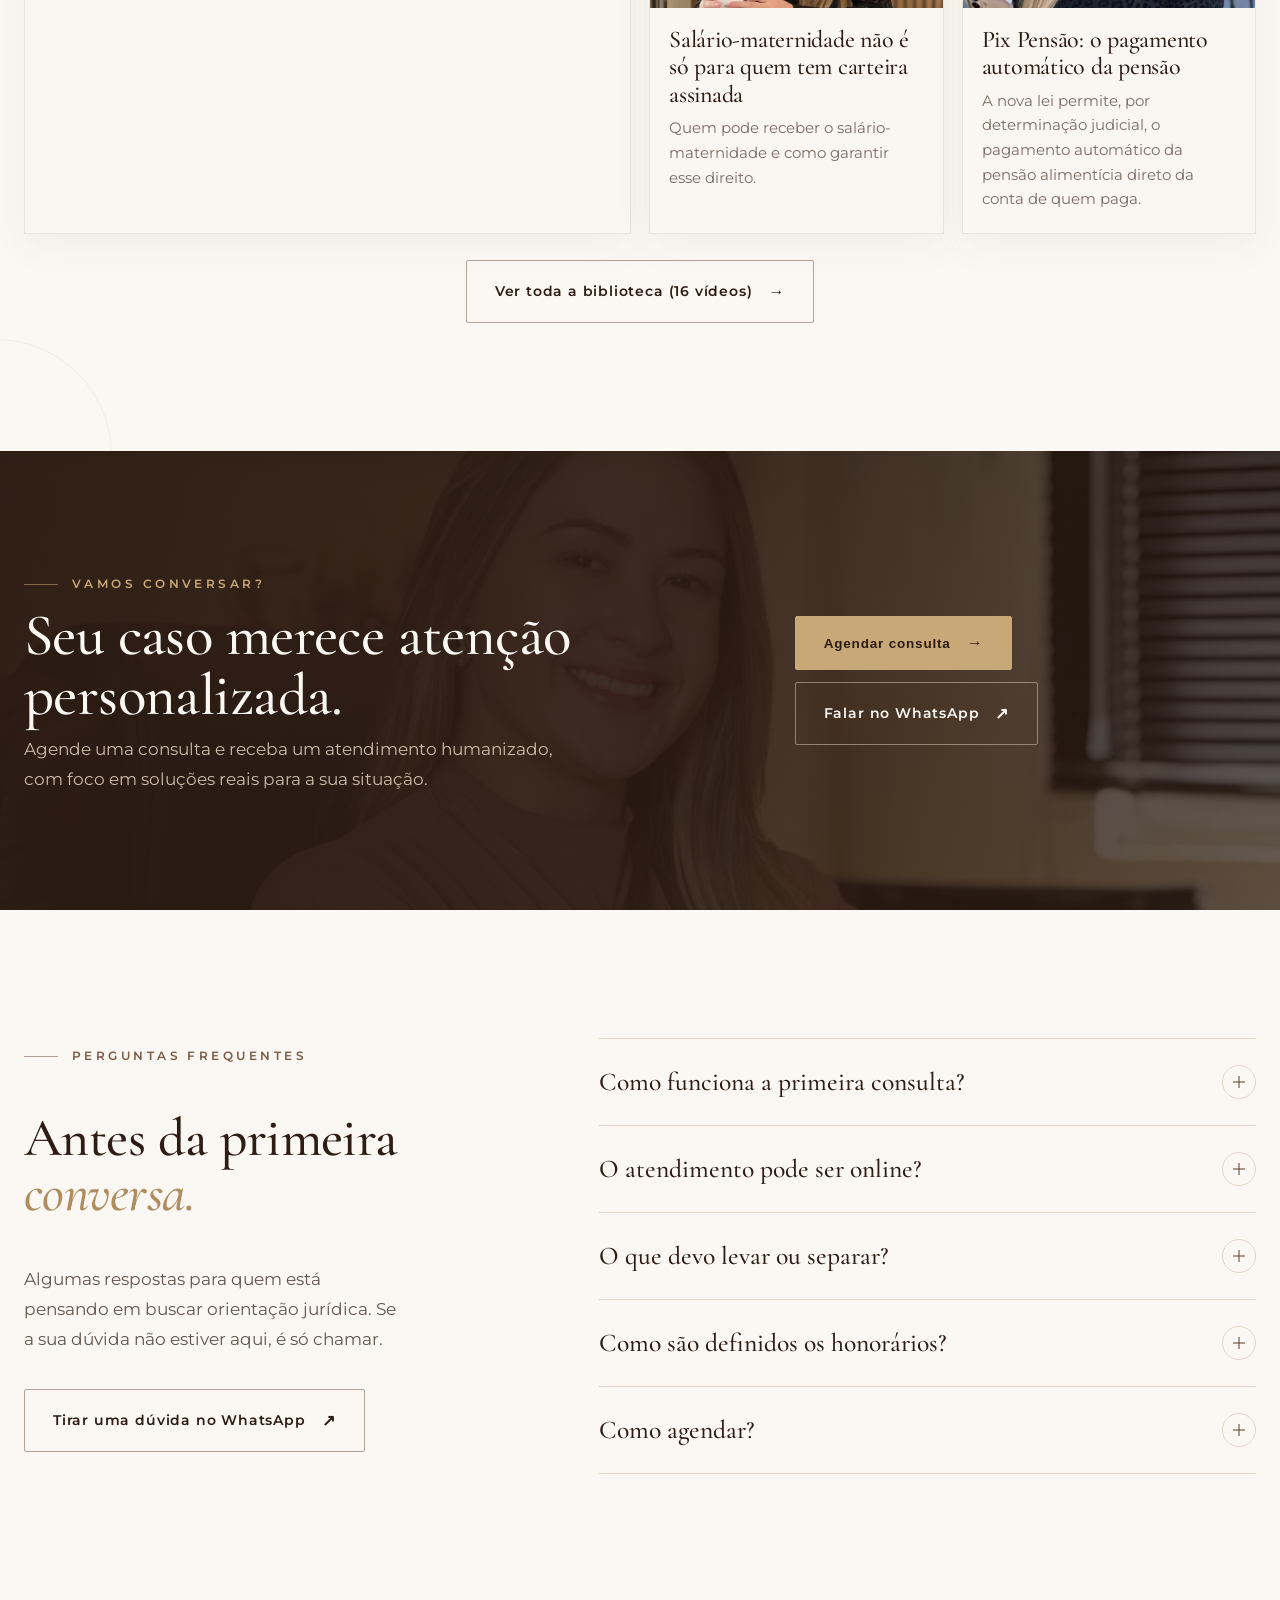
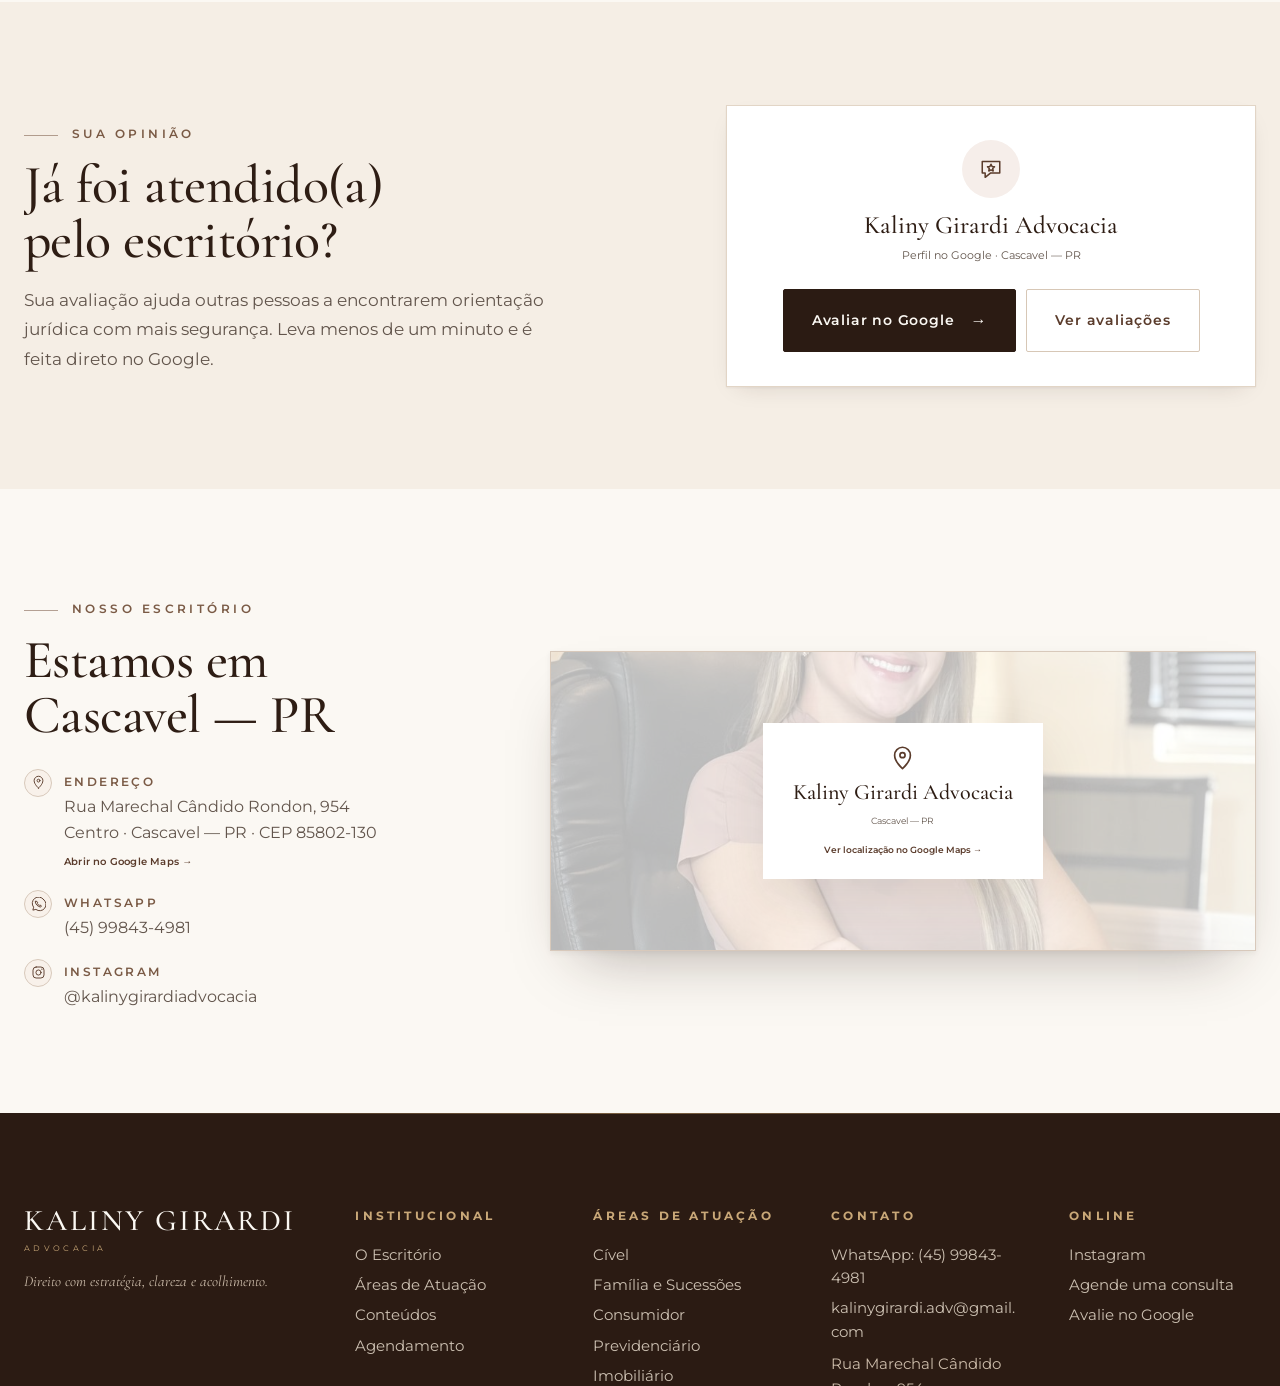
==== commit 523375a8: "Site: interações mais visíveis e remoção do 'Role' - Título do topo entra linha a linha (cortina) co" ====
--- a/index.html
+++ b/index.html
@@ -22,7 +22,8 @@
 <nav class="navlinks" id="siteNav"><a href="#escritorio">O Escritório</a><a href="#atuacao">Áreas de Atuação</a><a href="#conteudos">Conteúdos</a><a href="#agendamento">Agendamento</a><a href="#duvidas">Dúvidas</a><a href="#contato">Contato</a><a class="nav-cta" href="#agendamento" data-open-appointment>Agendar consulta</a></nav><button class="menu" type="button" aria-label="Abrir menu" aria-expanded="false" aria-controls="siteNav">☰</button>
 </div></header>
 <main>
-<section class="hero"><div class="hero-inner container"><div class="hero-copy"><span class="eyebrow hero-stagger">Advocacia em Cascavel — PR</span><h1 class="hero-stagger">Direito com<br><em>estratégia,</em><br>clareza e acolhimento.</h1><p class="hero-stagger">Atendimento jurídico personalizado, com ética, proximidade e atenção às particularidades de cada história.</p><div class="hero-actions hero-stagger"><a class="btn primary" href="#agendamento" data-open-appointment>Agende uma consulta <span>→</span></a><a class="btn ghost" href="#escritorio">Conheça a Kaliny <span>→</span></a></div><div class="hero-values hero-stagger"><span>Confiança</span><i></i><span>Estratégia</span><i></i><span>Segurança</span></div><div class="hero-credentials hero-stagger"><span><svg viewBox="0 0 24 24" aria-hidden="true"><path d="M12 3 4.5 6v5.5c0 4.6 3.2 8.3 7.5 9.5 4.3-1.2 7.5-4.9 7.5-9.5V6Z"/></svg>OAB/PR 118.212</span><span><svg viewBox="0 0 24 24" aria-hidden="true"><path d="M12 21s7-6.1 7-12a7 7 0 1 0-14 0c0 5.9 7 12 7 12Z"/><circle cx="12" cy="9" r="2.3"/></svg>Cascavel — PR</span><span><svg viewBox="0 0 24 24" aria-hidden="true"><rect x="3.5" y="5" width="17" height="11.5" rx="1.5"/><path d="M8.5 19.5h7"/></svg>Presencial e online</span></div></div><div class="hero-visual hero-enter"><img src="assets/kaliny-hero.webp" srcset="assets/kaliny-hero-480.webp 480w, assets/kaliny-hero-720.webp 720w, assets/kaliny-hero.webp 960w" sizes="(max-width: 900px) 92vw, 44vw" alt="Kaliny Girardi no escritório" width="960" height="1280" fetchpriority="high" decoding="async"><div class="hero-card"><small>Kaliny Girardi Advocacia</small><strong>Mais do que advogar,<br>acredito em pessoas.</strong></div></div></div><a class="scroll-cue" href="#atuacao" aria-label="Rolar para as áreas de atuação">Role<i></i></a></section>
+<section class="hero"><div class="hero-inner container"><div class="hero-copy"><span class="eyebrow hero-stagger">Advocacia em Cascavel — PR</span><h1 class="hero-stagger">Direito com<br><em>estratégia,</em><br>clareza e acolhimento.</h1><p class="hero-stagger">Atendimento jurídico personalizado, com ética, proximidade e atenção às particularidades de cada história.</p><div class="hero-actions hero-stagger"><a class="btn primary" href="#agendamento" data-open-appointment>Agende uma consulta <span>→</span></a><a class="btn ghost" href="#escritorio">Conheça a Kaliny <span>→</span></a></div><div class="hero-values hero-stagger"><span>Confiança</span><i></i><span>Estratégia</span><i></i><span>Segurança</span></div><div class="hero-credentials hero-stagger"><span><svg viewBox="0 0 24 24" aria-hidden="true"><path d="M12 3 4.5 6v5.5c0 4.6 3.2 8.3 7.5 9.5 4.3-1.2 7.5-4.9 7.5-9.5V6Z"/></svg>OAB/PR 118.212</span><span><svg viewBox="0 0 24 24" aria-hidden="true"><path d="M12 21s7-6.1 7-12a7 7 0 1 0-14 0c0 5.9 7 12 7 12Z"/><circle cx="12" cy="9" r="2.3"/></svg>Cascavel — PR</span><span><svg viewBox="0 0 24 24" aria-hidden="true"><rect x="3.5" y="5" width="17" height="11.5" rx="1.5"/><path d="M8.5 19.5h7"/></svg>Presencial e online</span></div></div><div class="hero-visual hero-enter"><img src="assets/kaliny-hero.webp" srcset="assets/kaliny-hero-480.webp 480w, assets/kaliny-hero-720.webp 720w, assets/kaliny-hero.webp 960w" sizes="(max-width: 900px) 92vw, 44vw" alt="Kaliny Girardi no escritório" width="960" height="1280" fetchpriority="high" decoding="async"><div class="hero-card"><small>Kaliny Girardi Advocacia</small><strong>Mais do que advogar,<br>acredito em pessoas.</strong></div></div></div></section>
+<div class="marquee" aria-label="Áreas de atuação"><div class="marquee-track"><a href="areas/civel.html">Cível</a><i aria-hidden="true">✦</i><a href="areas/familia-e-sucessoes.html">Família e Sucessões</a><i aria-hidden="true">✦</i><a href="areas/consumidor.html">Consumidor</a><i aria-hidden="true">✦</i><a href="areas/previdenciario.html">Previdenciário</a><i aria-hidden="true">✦</i><a href="areas/imobiliario.html">Imobiliário</a><i aria-hidden="true">✦</i><span class="marquee-copy" aria-hidden="true"><a tabindex="-1" href="areas/civel.html">Cível</a><i aria-hidden="true">✦</i><a tabindex="-1" href="areas/familia-e-sucessoes.html">Família e Sucessões</a><i aria-hidden="true">✦</i><a tabindex="-1" href="areas/consumidor.html">Consumidor</a><i aria-hidden="true">✦</i><a tabindex="-1" href="areas/previdenciario.html">Previdenciário</a><i aria-hidden="true">✦</i><a tabindex="-1" href="areas/imobiliario.html">Imobiliário</a><i aria-hidden="true">✦</i></span></div></div>
 <section class="intro-strip js-reveal"><div class="container intro-grid"><div><span class="eyebrow">Uma advocacia próxima</span><h2>Cada caso merece ser ouvido, compreendido e tratado com estratégia.</h2></div><p>Atuação jurídica pensada para oferecer clareza nas informações, segurança nas decisões e um atendimento verdadeiramente personalizado.</p></div></section>
 <section class="section areas" id="atuacao"><div class="container"><div class="section-head js-reveal"><div><span class="eyebrow">Áreas de atuação</span><h2>Conheça as áreas em que podemos ajudar.</h2></div><p>Atuação jurídica com linguagem clara e olhar individual para cada situação.</p></div><div class="area-grid">
 <article class="area js-reveal" data-area="Cível"><div class="area-icon"><img src="assets/icons/civel-160.webp" width="160" height="160" alt="Cível" loading="lazy" decoding="async"></div><span class="num">01</span><h3><a href="areas/civel.html">Cível</a></h3><p>Contratos, obrigações, conflitos e outras questões jurídicas do cotidiano.</p><button class="more area-open" type="button">Conheça a atuação →</button></article>
--- a/css/premium.css
+++ b/css/premium.css
@@ -349,3 +349,56 @@
 @media (max-width:900px){.guide-grid{grid-template-columns:1fr}.guide-steps{flex-direction:row;gap:18px;flex-wrap:wrap}.guide-steps li span{display:none}.guide-card{min-height:0}.guide-card:before{inset:-8px 8px 8px -8px}}
 @media (max-width:560px){.guide-options{grid-template-columns:1fr}.guide-options button{padding:14px 16px}.guide-actions .btn{flex:1 1 100%}.slot{flex:1 1 calc(50% - 8px)}}
 @media (prefers-reduced-motion:reduce){.guide-step{animation:none}}
+
+/* =================== interações mais visíveis =================== */
+.scroll-cue{display:none!important}
+/* faixa das áreas */
+.marquee{background:var(--espresso);color:var(--champagne);overflow:hidden;border-top:1px solid rgba(201,168,120,.3);border-bottom:1px solid rgba(201,168,120,.3);padding:clamp(18px,2.4vw,30px) 0;position:relative}
+.marquee:before,.marquee:after{content:'';position:absolute;top:0;bottom:0;width:12vw;z-index:2;pointer-events:none}
+.marquee:before{left:0;background:linear-gradient(90deg,var(--espresso),transparent)}.marquee:after{right:0;background:linear-gradient(-90deg,var(--espresso),transparent)}
+.marquee-track{display:flex;width:max-content;animation:marquee 38s linear infinite}
+.marquee-copy{display:flex}
+.marquee:hover .marquee-track{animation-play-state:paused}
+.marquee a{font:italic 500 clamp(30px,4.2vw,58px)/1 'Cormorant Garamond',serif;color:var(--champagne);padding:0 .45em;white-space:nowrap;transition:color .35s var(--ease)}
+.marquee a:hover{color:var(--gold-2)}
+.marquee i{font-style:normal;color:var(--gold);font-size:clamp(14px,1.4vw,20px);align-self:center}
+@keyframes marquee{to{transform:translateX(-50%)}}
+/* título do topo em cortina */
+.hero-copy h1 .ln{display:block;overflow:hidden;padding-bottom:.08em;margin-bottom:-.08em}
+.hero-copy h1 .ln>span{display:inline-block;transform:translateY(110%);animation:lnUp 1.1s var(--ease-out) forwards}
+.hero-copy h1 .ln:nth-child(2)>span{animation-delay:.12s}.hero-copy h1 .ln:nth-child(3)>span{animation-delay:.24s}.hero-copy h1 .ln:nth-child(4)>span{animation-delay:.36s}
+@keyframes lnUp{to{transform:none}}
+.hero-copy h1 em{position:relative}
+.hero-copy h1 em:after{content:'';position:absolute;left:0;right:.2em;bottom:.04em;height:2px;background:var(--gold);transform:scaleX(0);transform-origin:left;animation:emLine 1.2s var(--ease-out) 1.1s forwards}
+@keyframes emLine{to{transform:scaleX(1)}}
+/* palavras dos títulos subindo */
+h2.split .w{display:inline-block;overflow:hidden;vertical-align:top;padding-bottom:.1em;margin-bottom:-.1em}
+h2.split .w>span{display:inline-block;transform:translateY(105%);transition:transform .9s var(--ease-out);transition-delay:calc(var(--i,0)*45ms)}
+h2.split.words-in .w>span{transform:none}
+/* fotos em cortina */
+.img-wipe{clip-path:inset(0 0 100% 0);transition:clip-path 1.4s var(--ease-out)}
+.img-wipe.wiped{clip-path:inset(0 0 0 0)}
+.hero-visual{perspective:1200px}
+.hero-visual>img,.hero-card{transition:transform .8s var(--ease-out)}
+/* áreas em sanfona (computador) */
+@media (min-width:1101px){
+  .area-grid{display:flex!important}
+  .area{flex:1 1 0;min-width:0;transition:flex .7s var(--ease-out),color .5s var(--ease)!important}
+  .area-grid:hover .area{flex:.82 1 0}
+  .area-grid .area:hover,.area-grid .area:focus-within{flex:1.75 1 0}
+  .area p{max-width:300px}
+}
+/* cursor dourado (computador) */
+.kg-cursor{position:fixed;left:0;top:0;width:38px;height:38px;margin:-19px 0 0 -19px;border:1px solid var(--gold);border-radius:50%;pointer-events:none;z-index:9999;opacity:0;transition:width .35s var(--ease-out),height .35s var(--ease-out),margin .35s var(--ease-out),background .35s var(--ease),border-color .35s var(--ease),opacity .3s var(--ease);mix-blend-mode:multiply}
+.kg-cursor.on{opacity:1}
+.kg-cursor.big{width:70px;height:70px;margin:-35px 0 0 -35px;background:rgba(201,168,120,.18);border-color:transparent}
+.kg-cursor.dark{border-color:var(--gold-2);mix-blend-mode:normal}
+.kg-cursor-dot{position:fixed;left:0;top:0;width:6px;height:6px;margin:-3px 0 0 -3px;border-radius:50%;background:var(--gold);pointer-events:none;z-index:9999;opacity:0;transition:opacity .3s var(--ease)}
+.kg-cursor-dot.on{opacity:1}
+@media (prefers-reduced-motion:reduce){
+  .marquee-track{animation:none;flex-wrap:wrap;width:auto;justify-content:center}.marquee-copy{display:none}
+  .hero-copy h1 .ln>span,h2.split .w>span{transform:none!important;animation:none!important}
+  .hero-copy h1 em:after{animation:none;transform:scaleX(1)}
+  .img-wipe{clip-path:none!important}
+  .kg-cursor,.kg-cursor-dot{display:none}
+}
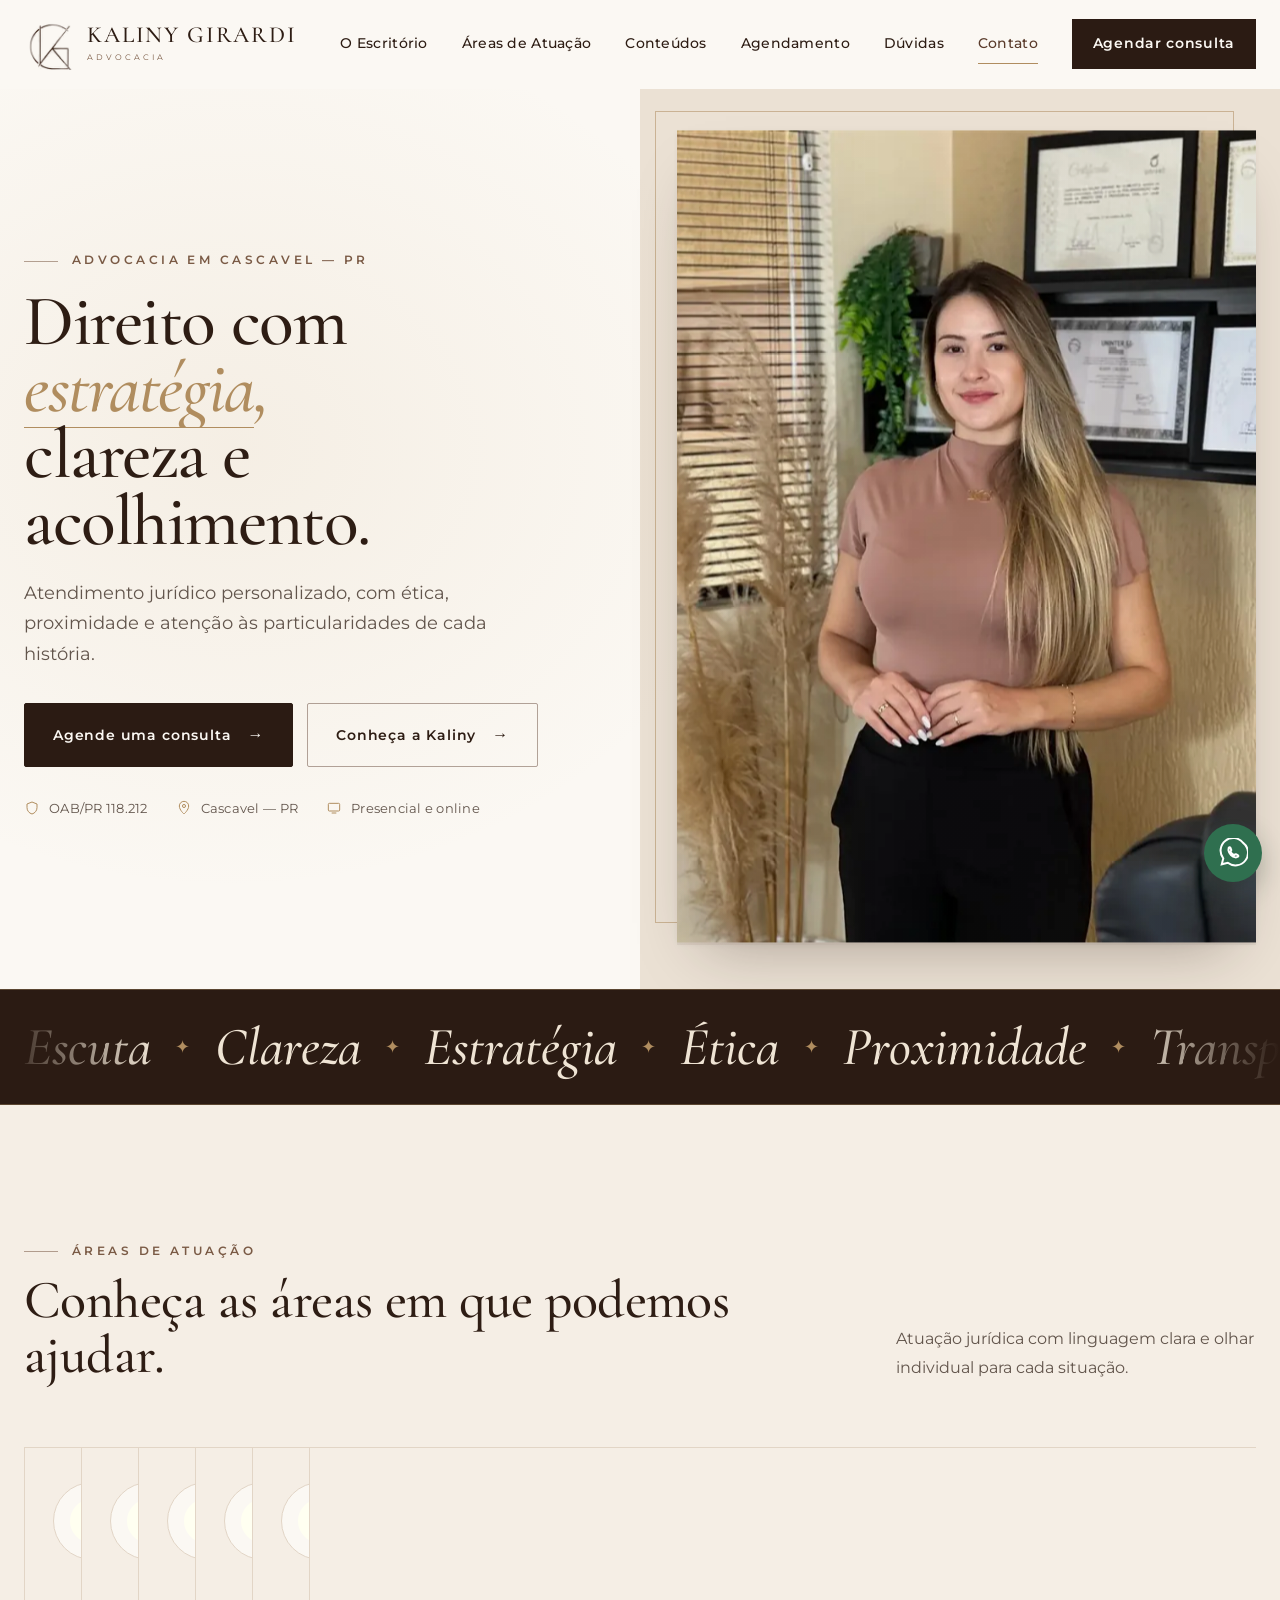
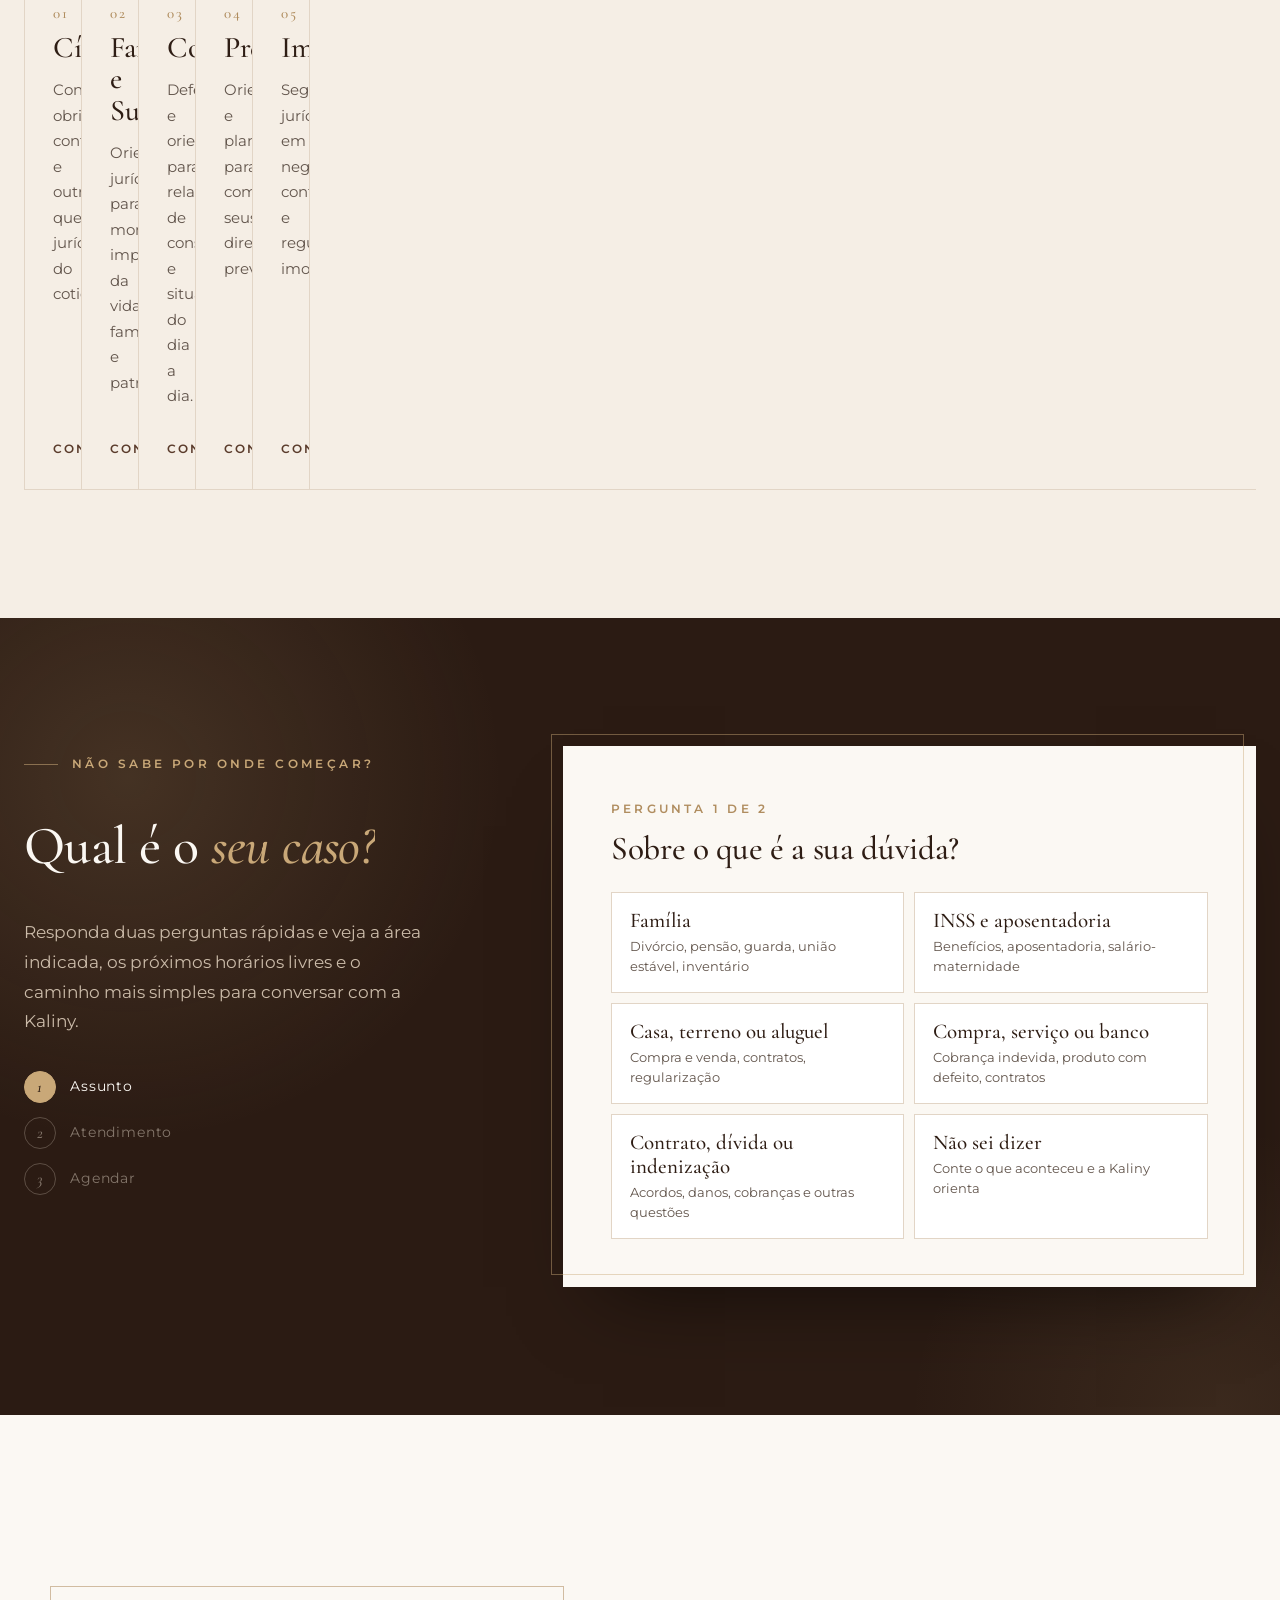
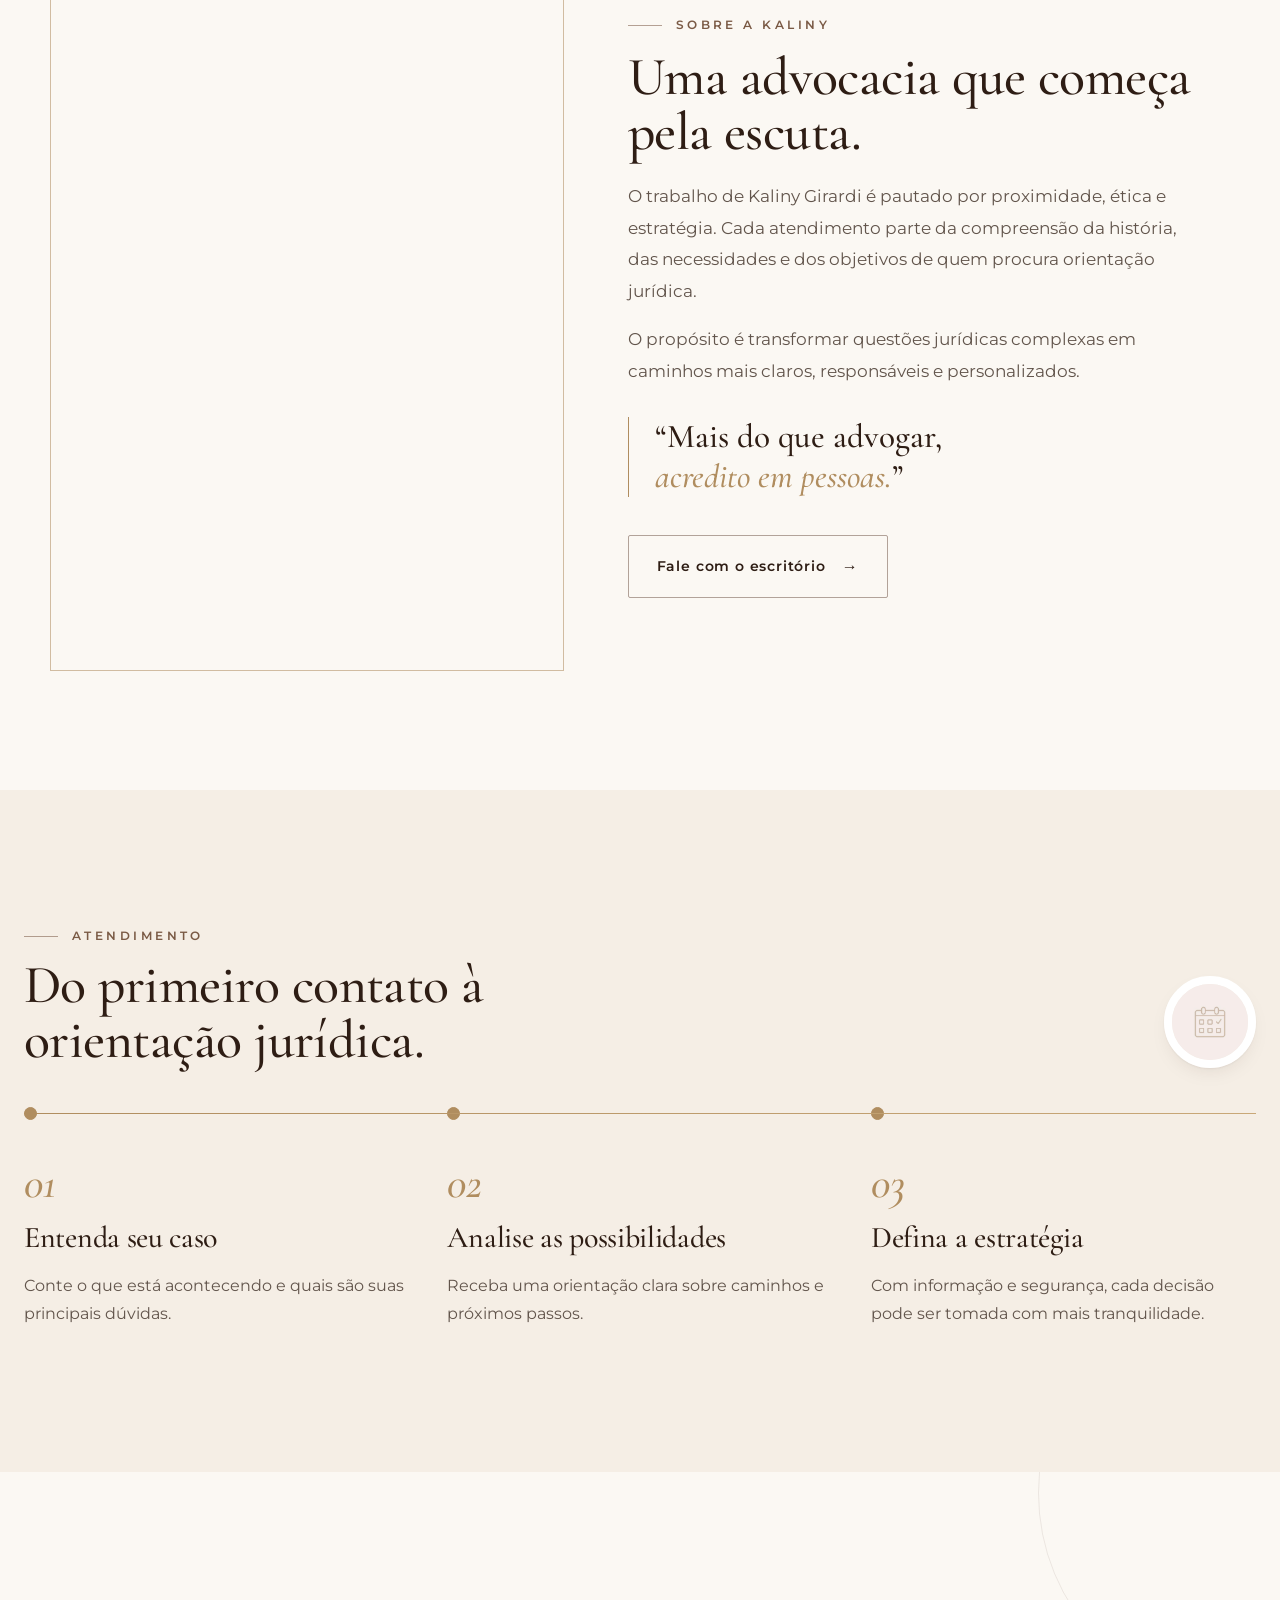
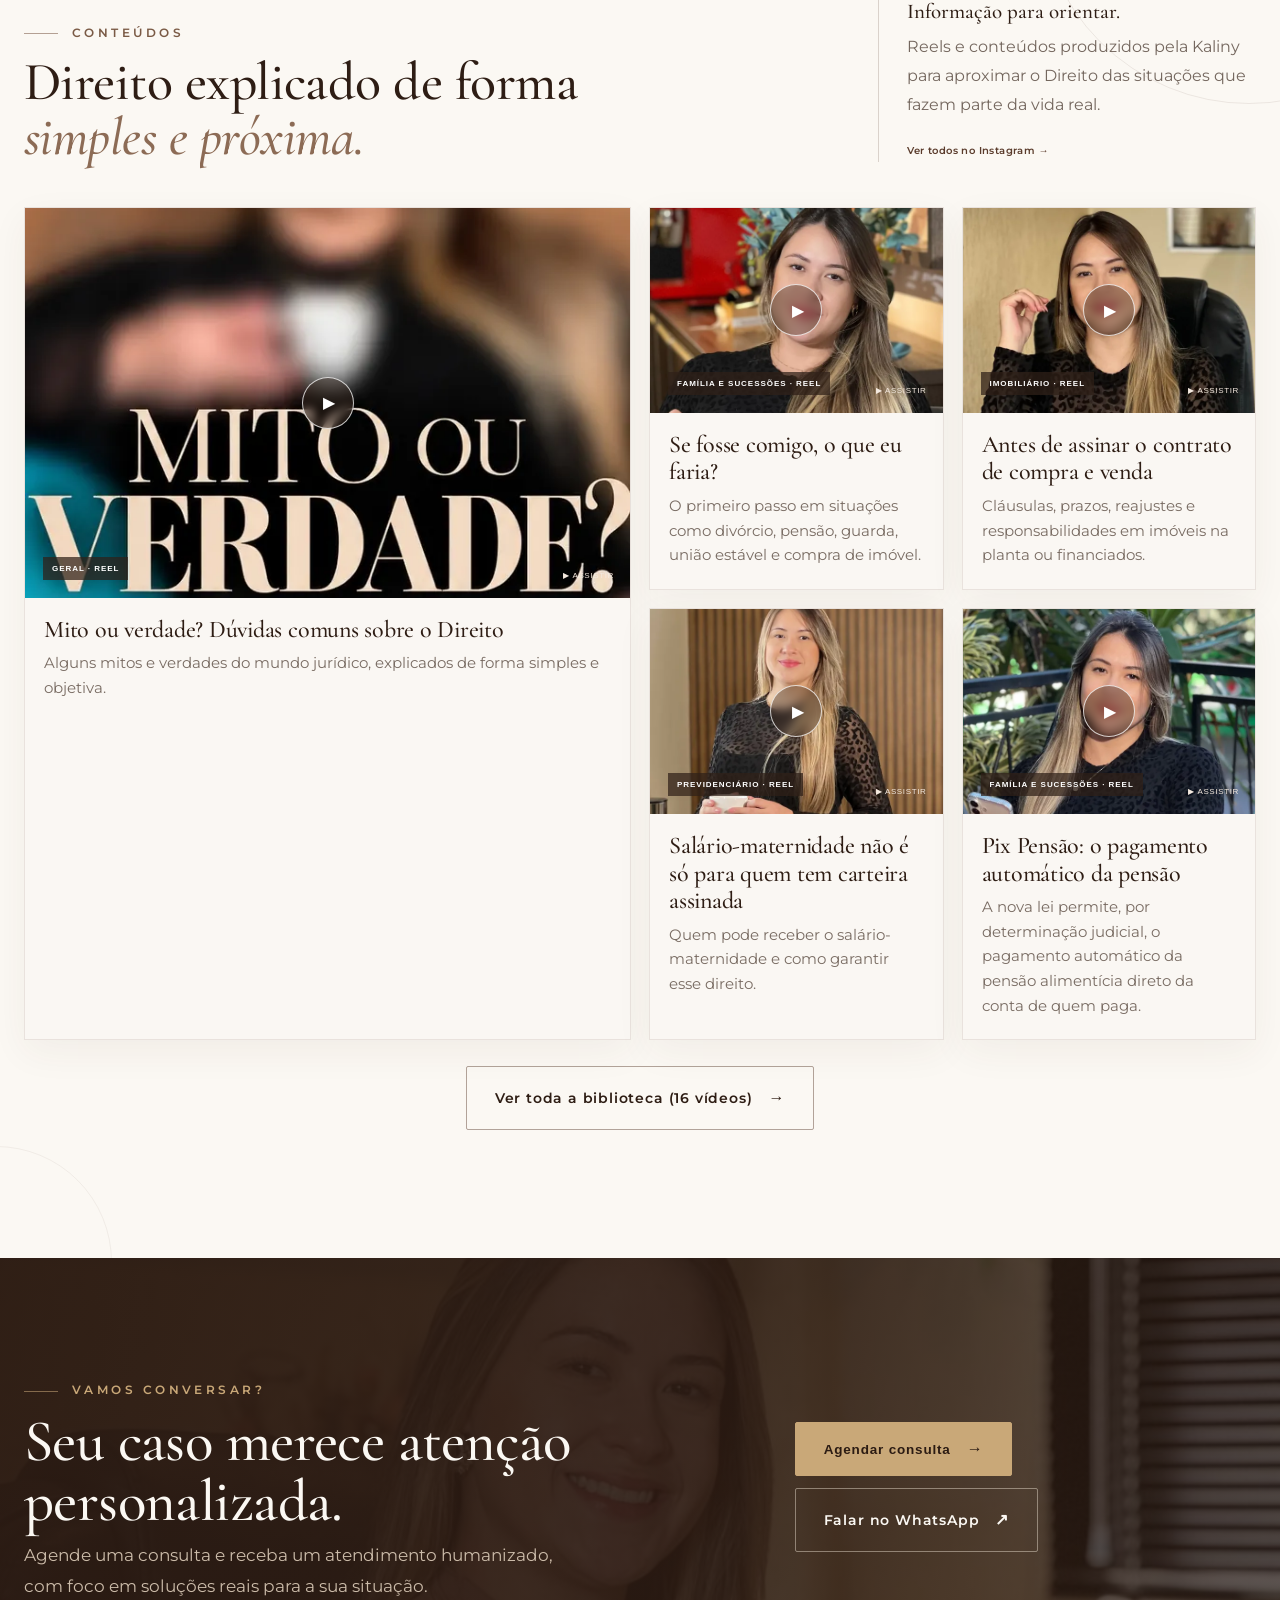
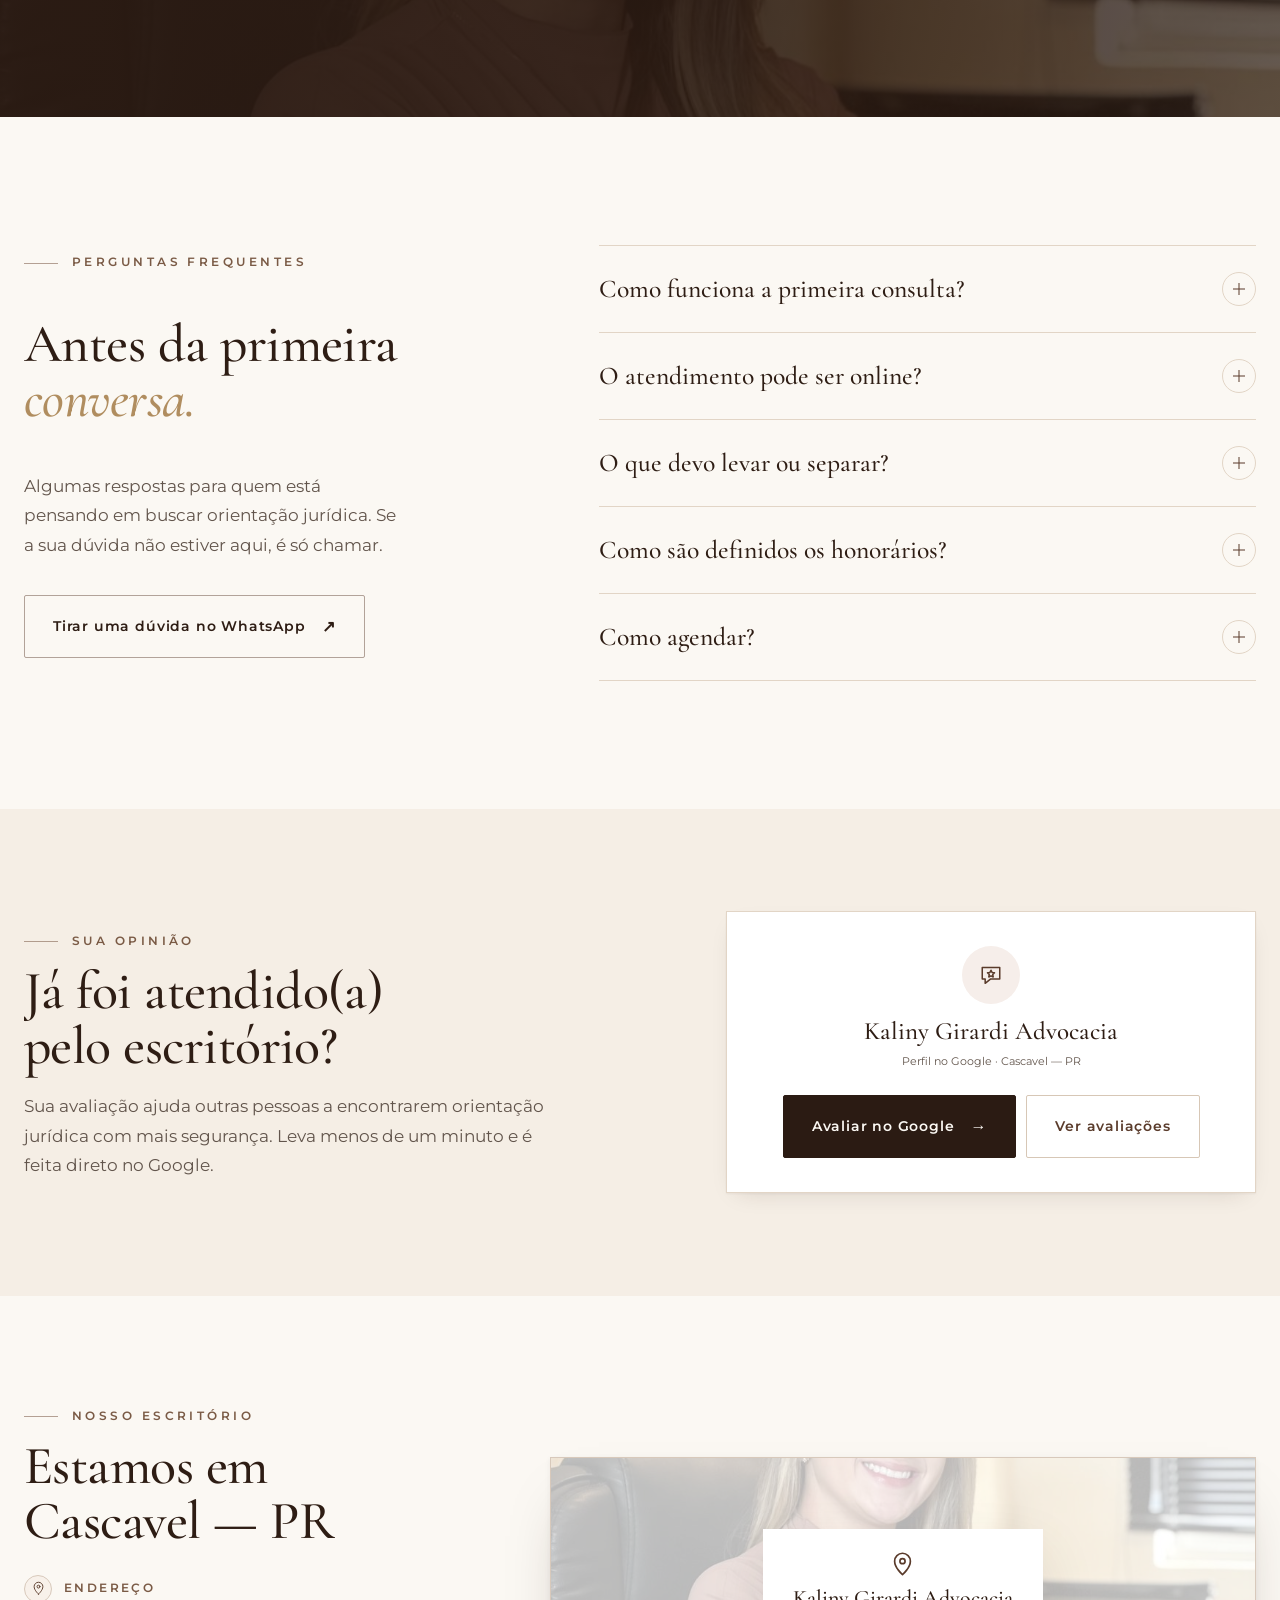
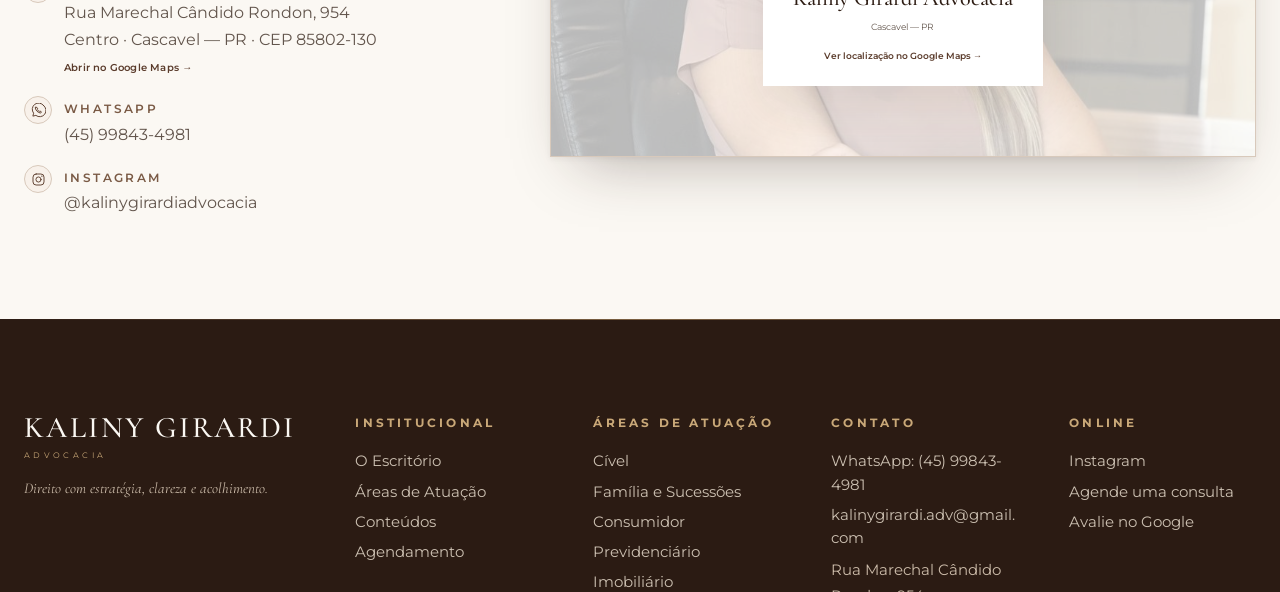
==== commit cd71a3b4: "Site: menos repetição - Tira o quadro 'Mais do que advogar…' da foto do topo (a frase fica no 'Sobre" ====
--- a/index.html
+++ b/index.html
@@ -22,9 +22,9 @@
 <nav class="navlinks" id="siteNav"><a href="#escritorio">O Escritório</a><a href="#atuacao">Áreas de Atuação</a><a href="#conteudos">Conteúdos</a><a href="#agendamento">Agendamento</a><a href="#duvidas">Dúvidas</a><a href="#contato">Contato</a><a class="nav-cta" href="#agendamento" data-open-appointment>Agendar consulta</a></nav><button class="menu" type="button" aria-label="Abrir menu" aria-expanded="false" aria-controls="siteNav">☰</button>
 </div></header>
 <main>
-<section class="hero"><div class="hero-inner container"><div class="hero-copy"><span class="eyebrow hero-stagger">Advocacia em Cascavel — PR</span><h1 class="hero-stagger">Direito com<br><em>estratégia,</em><br>clareza e acolhimento.</h1><p class="hero-stagger">Atendimento jurídico personalizado, com ética, proximidade e atenção às particularidades de cada história.</p><div class="hero-actions hero-stagger"><a class="btn primary" href="#agendamento" data-open-appointment>Agende uma consulta <span>→</span></a><a class="btn ghost" href="#escritorio">Conheça a Kaliny <span>→</span></a></div><div class="hero-values hero-stagger"><span>Confiança</span><i></i><span>Estratégia</span><i></i><span>Segurança</span></div><div class="hero-credentials hero-stagger"><span><svg viewBox="0 0 24 24" aria-hidden="true"><path d="M12 3 4.5 6v5.5c0 4.6 3.2 8.3 7.5 9.5 4.3-1.2 7.5-4.9 7.5-9.5V6Z"/></svg>OAB/PR 118.212</span><span><svg viewBox="0 0 24 24" aria-hidden="true"><path d="M12 21s7-6.1 7-12a7 7 0 1 0-14 0c0 5.9 7 12 7 12Z"/><circle cx="12" cy="9" r="2.3"/></svg>Cascavel — PR</span><span><svg viewBox="0 0 24 24" aria-hidden="true"><rect x="3.5" y="5" width="17" height="11.5" rx="1.5"/><path d="M8.5 19.5h7"/></svg>Presencial e online</span></div></div><div class="hero-visual hero-enter"><img src="assets/kaliny-hero.webp" srcset="assets/kaliny-hero-480.webp 480w, assets/kaliny-hero-720.webp 720w, assets/kaliny-hero.webp 960w" sizes="(max-width: 900px) 92vw, 44vw" alt="Kaliny Girardi no escritório" width="960" height="1280" fetchpriority="high" decoding="async"><div class="hero-card"><small>Kaliny Girardi Advocacia</small><strong>Mais do que advogar,<br>acredito em pessoas.</strong></div></div></div></section>
-<div class="marquee" aria-label="Áreas de atuação"><div class="marquee-track"><a href="areas/civel.html">Cível</a><i aria-hidden="true">✦</i><a href="areas/familia-e-sucessoes.html">Família e Sucessões</a><i aria-hidden="true">✦</i><a href="areas/consumidor.html">Consumidor</a><i aria-hidden="true">✦</i><a href="areas/previdenciario.html">Previdenciário</a><i aria-hidden="true">✦</i><a href="areas/imobiliario.html">Imobiliário</a><i aria-hidden="true">✦</i><span class="marquee-copy" aria-hidden="true"><a tabindex="-1" href="areas/civel.html">Cível</a><i aria-hidden="true">✦</i><a tabindex="-1" href="areas/familia-e-sucessoes.html">Família e Sucessões</a><i aria-hidden="true">✦</i><a tabindex="-1" href="areas/consumidor.html">Consumidor</a><i aria-hidden="true">✦</i><a tabindex="-1" href="areas/previdenciario.html">Previdenciário</a><i aria-hidden="true">✦</i><a tabindex="-1" href="areas/imobiliario.html">Imobiliário</a><i aria-hidden="true">✦</i></span></div></div>
-<section class="intro-strip js-reveal"><div class="container intro-grid"><div><span class="eyebrow">Uma advocacia próxima</span><h2>Cada caso merece ser ouvido, compreendido e tratado com estratégia.</h2></div><p>Atuação jurídica pensada para oferecer clareza nas informações, segurança nas decisões e um atendimento verdadeiramente personalizado.</p></div></section>
+<section class="hero"><div class="hero-inner container"><div class="hero-copy"><span class="eyebrow hero-stagger">Advocacia em Cascavel — PR</span><h1 class="hero-stagger">Direito com<br><em>estratégia,</em><br>clareza e acolhimento.</h1><p class="hero-stagger">Atendimento jurídico personalizado, com ética, proximidade e atenção às particularidades de cada história.</p><div class="hero-actions hero-stagger"><a class="btn primary" href="#agendamento" data-open-appointment>Agende uma consulta <span>→</span></a><a class="btn ghost" href="#escritorio">Conheça a Kaliny <span>→</span></a></div><div class="hero-credentials hero-stagger"><span><svg viewBox="0 0 24 24" aria-hidden="true"><path d="M12 3 4.5 6v5.5c0 4.6 3.2 8.3 7.5 9.5 4.3-1.2 7.5-4.9 7.5-9.5V6Z"/></svg>OAB/PR 118.212</span><span><svg viewBox="0 0 24 24" aria-hidden="true"><path d="M12 21s7-6.1 7-12a7 7 0 1 0-14 0c0 5.9 7 12 7 12Z"/><circle cx="12" cy="9" r="2.3"/></svg>Cascavel — PR</span><span><svg viewBox="0 0 24 24" aria-hidden="true"><rect x="3.5" y="5" width="17" height="11.5" rx="1.5"/><path d="M8.5 19.5h7"/></svg>Presencial e online</span></div></div><div class="hero-visual hero-enter"><img src="assets/kaliny-hero.webp" srcset="assets/kaliny-hero-480.webp 480w, assets/kaliny-hero-720.webp 720w, assets/kaliny-hero.webp 960w" sizes="(max-width: 900px) 92vw, 44vw" alt="Kaliny Girardi no escritório" width="960" height="1280" fetchpriority="high" decoding="async"></div></div></section>
+<div class="marquee" aria-label="Valores do escritório: escuta, clareza, estratégia, ética, proximidade e transparência"><div class="marquee-track" aria-hidden="true"><span>Escuta</span><i aria-hidden="true">✦</i><span>Clareza</span><i aria-hidden="true">✦</i><span>Estratégia</span><i aria-hidden="true">✦</i><span>Ética</span><i aria-hidden="true">✦</i><span>Proximidade</span><i aria-hidden="true">✦</i><span>Transparência</span><i aria-hidden="true">✦</i><span class="marquee-copy"><span>Escuta</span><i aria-hidden="true">✦</i><span>Clareza</span><i aria-hidden="true">✦</i><span>Estratégia</span><i aria-hidden="true">✦</i><span>Ética</span><i aria-hidden="true">✦</i><span>Proximidade</span><i aria-hidden="true">✦</i><span>Transparência</span><i aria-hidden="true">✦</i></span></div></div>
+
 <section class="section areas" id="atuacao"><div class="container"><div class="section-head js-reveal"><div><span class="eyebrow">Áreas de atuação</span><h2>Conheça as áreas em que podemos ajudar.</h2></div><p>Atuação jurídica com linguagem clara e olhar individual para cada situação.</p></div><div class="area-grid">
 <article class="area js-reveal" data-area="Cível"><div class="area-icon"><img src="assets/icons/civel-160.webp" width="160" height="160" alt="Cível" loading="lazy" decoding="async"></div><span class="num">01</span><h3><a href="areas/civel.html">Cível</a></h3><p>Contratos, obrigações, conflitos e outras questões jurídicas do cotidiano.</p><button class="more area-open" type="button">Conheça a atuação →</button></article>
 <article class="area js-reveal" data-area="Família e Sucessões"><div class="area-icon"><img src="assets/icons/familia-160.webp" width="160" height="160" alt="Família e Sucessões" loading="lazy" decoding="async"></div><span class="num">02</span><h3><a href="areas/familia-e-sucessoes.html">Família e Sucessões</a></h3><p>Orientação jurídica para momentos importantes da vida familiar e patrimonial.</p><button class="more area-open" type="button">Conheça a atuação →</button></article>
@@ -49,12 +49,7 @@
 <div class="guide-step guide-result" data-step="3" hidden><span class="guide-count">Indicação</span><h3 id="guideTitle"></h3><p id="guideText"></p><div class="guide-slots" id="guideSlots"></div><div class="guide-actions"><button type="button" class="btn primary" data-g-book>Ver todos os horários <span>→</span></button><a class="btn ghost" id="guideWa" href="https://wa.me/5545998434981" target="_blank" rel="noopener">Falar no WhatsApp <span>↗</span></a></div><div class="guide-foot"><a class="text-link" id="guideMore" href="#atuacao">Saiba mais sobre a área</a><button type="button" class="guide-back" data-g-restart>Recomeçar</button></div></div>
 </div></div></section>
 <section class="section about" id="escritorio"><div class="container about-grid"><div class="about-photo reveal-left"><img src="assets/kaliny-office.webp" srcset="assets/kaliny-office-480.webp 480w, assets/kaliny-office-720.webp 720w, assets/kaliny-office.webp 960w" sizes="(max-width: 900px) 92vw, 40vw" alt="Kaliny Girardi em seu escritório" width="960" height="1280" loading="lazy" decoding="async"></div><div class="about-copy reveal-right"><span class="eyebrow">Sobre a Kaliny</span><h2>Uma advocacia que começa pela escuta.</h2><p>O trabalho de Kaliny Girardi é pautado por proximidade, ética e estratégia. Cada atendimento parte da compreensão da história, das necessidades e dos objetivos de quem procura orientação jurídica.</p><p>O propósito é transformar questões jurídicas complexas em caminhos mais claros, responsáveis e personalizados.</p><div class="quote">“Mais do que advogar,<br><em>acredito em pessoas.</em>”</div><a class="btn ghost" href="#contato">Fale com o escritório <span>→</span></a></div></div></section>
-<section class="values js-reveal"><div class="container"><div class="value-grid">
-<div class="value-item"><span class="value-ic" role="img" aria-label="Atendimento personalizado"><svg viewBox="0 0 24 24" aria-hidden="true"><circle cx="12" cy="8" r="3.4"/><path d="M5.5 19.5c.8-3.4 3.4-5.4 6.5-5.4s5.7 2 6.5 5.4"/></svg></span><strong>Atendimento personalizado</strong><span>Escuta atenta e orientação individual.</span></div>
-<div class="value-item"><span class="value-ic" role="img" aria-label="Transparência"><svg viewBox="0 0 24 24" aria-hidden="true"><path d="M2.8 12s3.4-6 9.2-6 9.2 6 9.2 6-3.4 6-9.2 6-9.2-6-9.2-6Z"/><circle cx="12" cy="12" r="2.8"/></svg></span><strong>Transparência</strong><span>Clareza em todas as etapas.</span></div>
-<div class="value-item"><span class="value-ic" role="img" aria-label="Soluções reais"><svg viewBox="0 0 24 24" aria-hidden="true"><circle cx="12" cy="12" r="8.5"/><path d="m8.2 12.3 2.6 2.6 5-5.4"/></svg></span><strong>Foco em soluções reais</strong><span>Estratégia para cada situação.</span></div>
-<div class="value-item"><span class="value-ic" role="img" aria-label="Respeito"><svg viewBox="0 0 24 24" aria-hidden="true"><path d="M12 19.6s-7.3-4.4-7.3-9.6A4.1 4.1 0 0 1 12 7.7a4.1 4.1 0 0 1 7.3 2.3c0 5.2-7.3 9.6-7.3 9.6Z"/></svg></span><strong>Respeito à sua história</strong><span>Direito com proximidade e propósito.</span></div>
-</div></div></section>
+
 <section class="section services"><div class="container"><div class="service-head"><div><span class="eyebrow">Atendimento</span><h2>Do primeiro contato à orientação jurídica.</h2></div><img src="assets/icons/agenda.jpg" alt="Agendamento" loading="lazy" decoding="async"></div><div class="service-steps"><div><b>01</b><h3>Entenda seu caso</h3><p>Conte o que está acontecendo e quais são suas principais dúvidas.</p></div><div><b>02</b><h3>Analise as possibilidades</h3><p>Receba uma orientação clara sobre caminhos e próximos passos.</p></div><div><b>03</b><h3>Defina a estratégia</h3><p>Com informação e segurança, cada decisão pode ser tomada com mais tranquilidade.</p></div></div></div></section>
 <section class="section content editorial-content" id="conteudos"><div class="container"><div class="editorial-head js-reveal"><div><span class="eyebrow">Conteúdos</span><h2>Direito explicado de forma<br><em>simples e próxima.</em></h2></div><div class="editorial-side"><span>Informação para orientar.</span><p>Reels e conteúdos produzidos pela Kaliny para aproximar o Direito das situações que fazem parte da vida real.</p><a class="text-link" href="https://www.instagram.com/kalinygirardiadvocacia/" target="_blank" rel="noopener">Ver todos no Instagram →</a></div></div><div class="content-grid video-grid">
 <article class="post video-card js-reveal" data-video="https://www.instagram.com/p/DduRP6RBb90/" data-area="Geral"><button class="video-thumb video-one" type="button" aria-label="Assistir: Mito ou verdade? Dúvidas comuns sobre o Direito"><span class="video-label">GERAL · REEL</span><span class="play-button">▶</span><span class="video-hint">▶ Assistir</span></button><div class="post-body"><h3>Mito ou verdade? Dúvidas comuns sobre o Direito</h3><p>Alguns mitos e verdades do mundo jurídico, explicados de forma simples e objetiva.</p></div></article>
--- a/css/premium.css
+++ b/css/premium.css
@@ -402,3 +402,7 @@
   .img-wipe{clip-path:none!important}
   .kg-cursor,.kg-cursor-dot{display:none}
 }
+/* faixa de valores (texto, sem links) */
+.marquee span:not(.marquee-copy){font:italic 500 clamp(30px,4.2vw,58px)/1 'Cormorant Garamond',serif;color:var(--champagne);padding:0 .45em;white-space:nowrap}
+.marquee .marquee-copy{display:flex}
+.hero-credentials{border-top:0;padding-top:0;margin-top:30px}
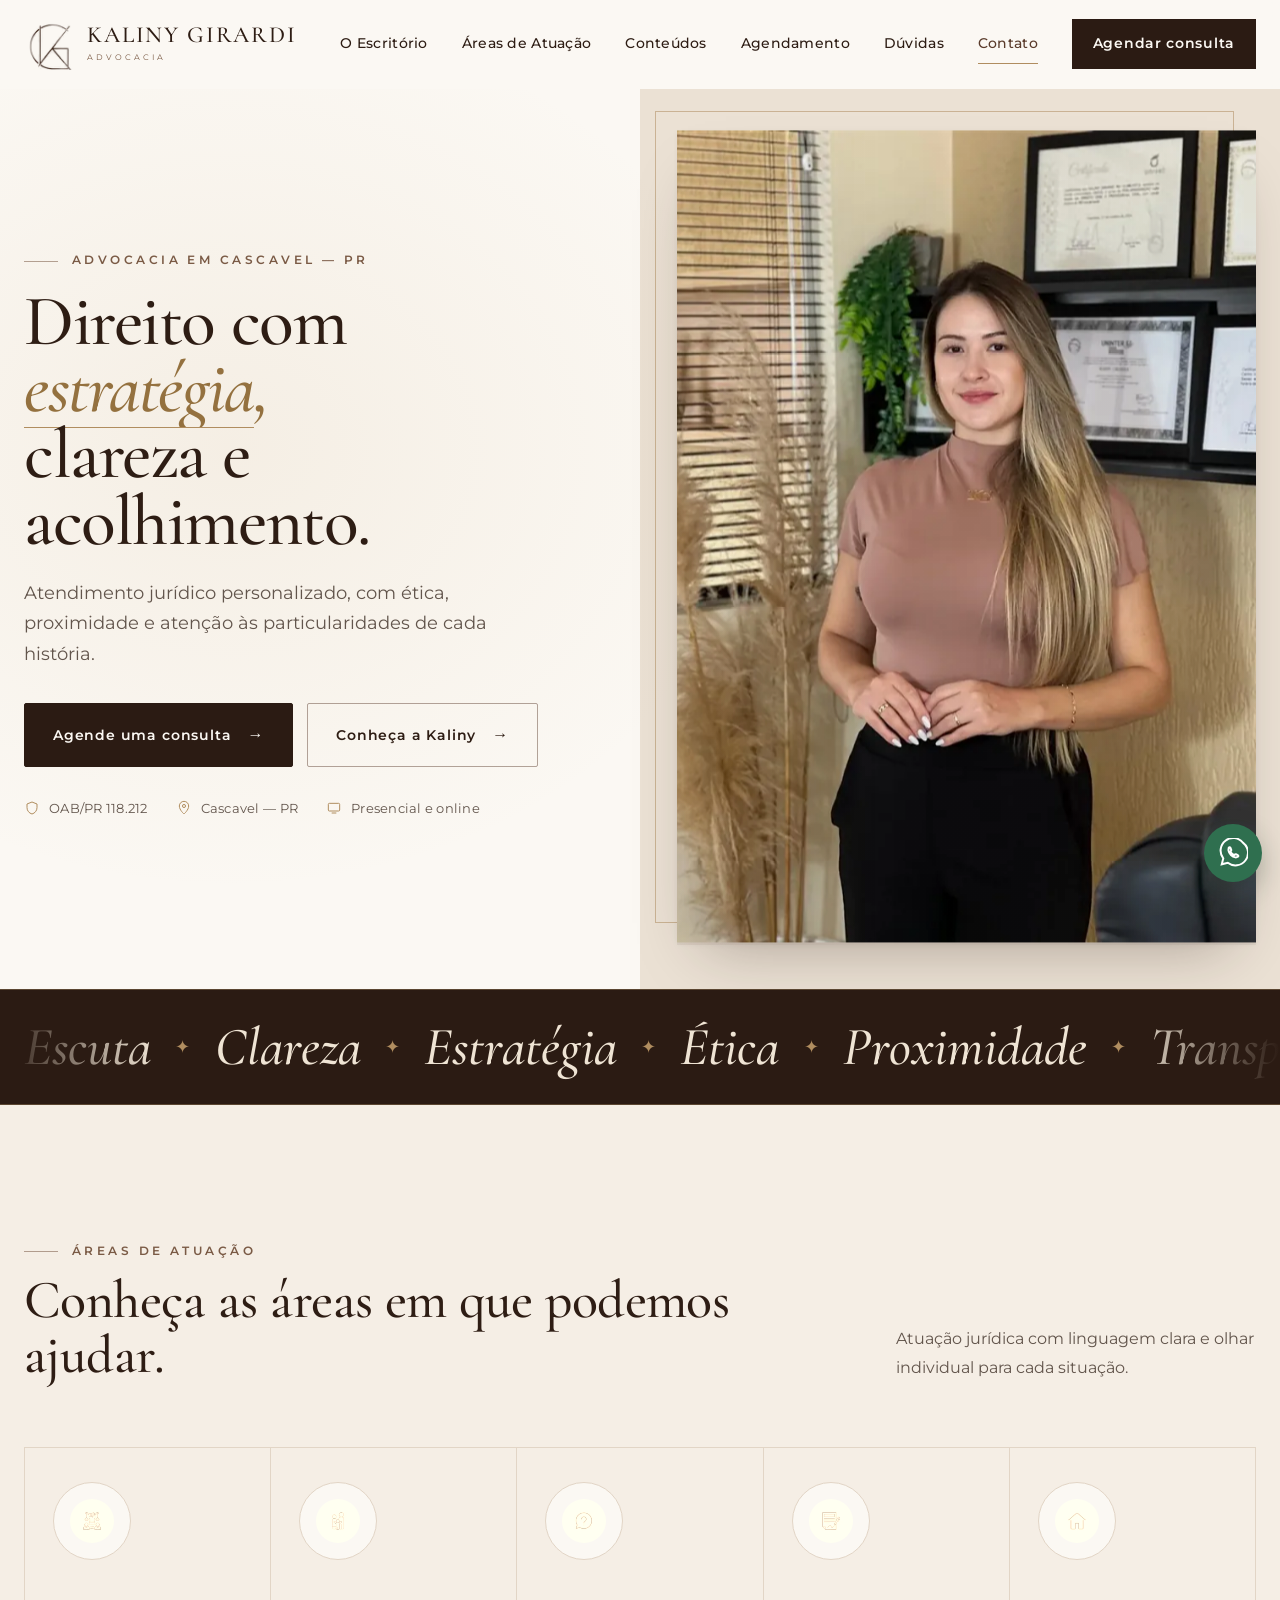
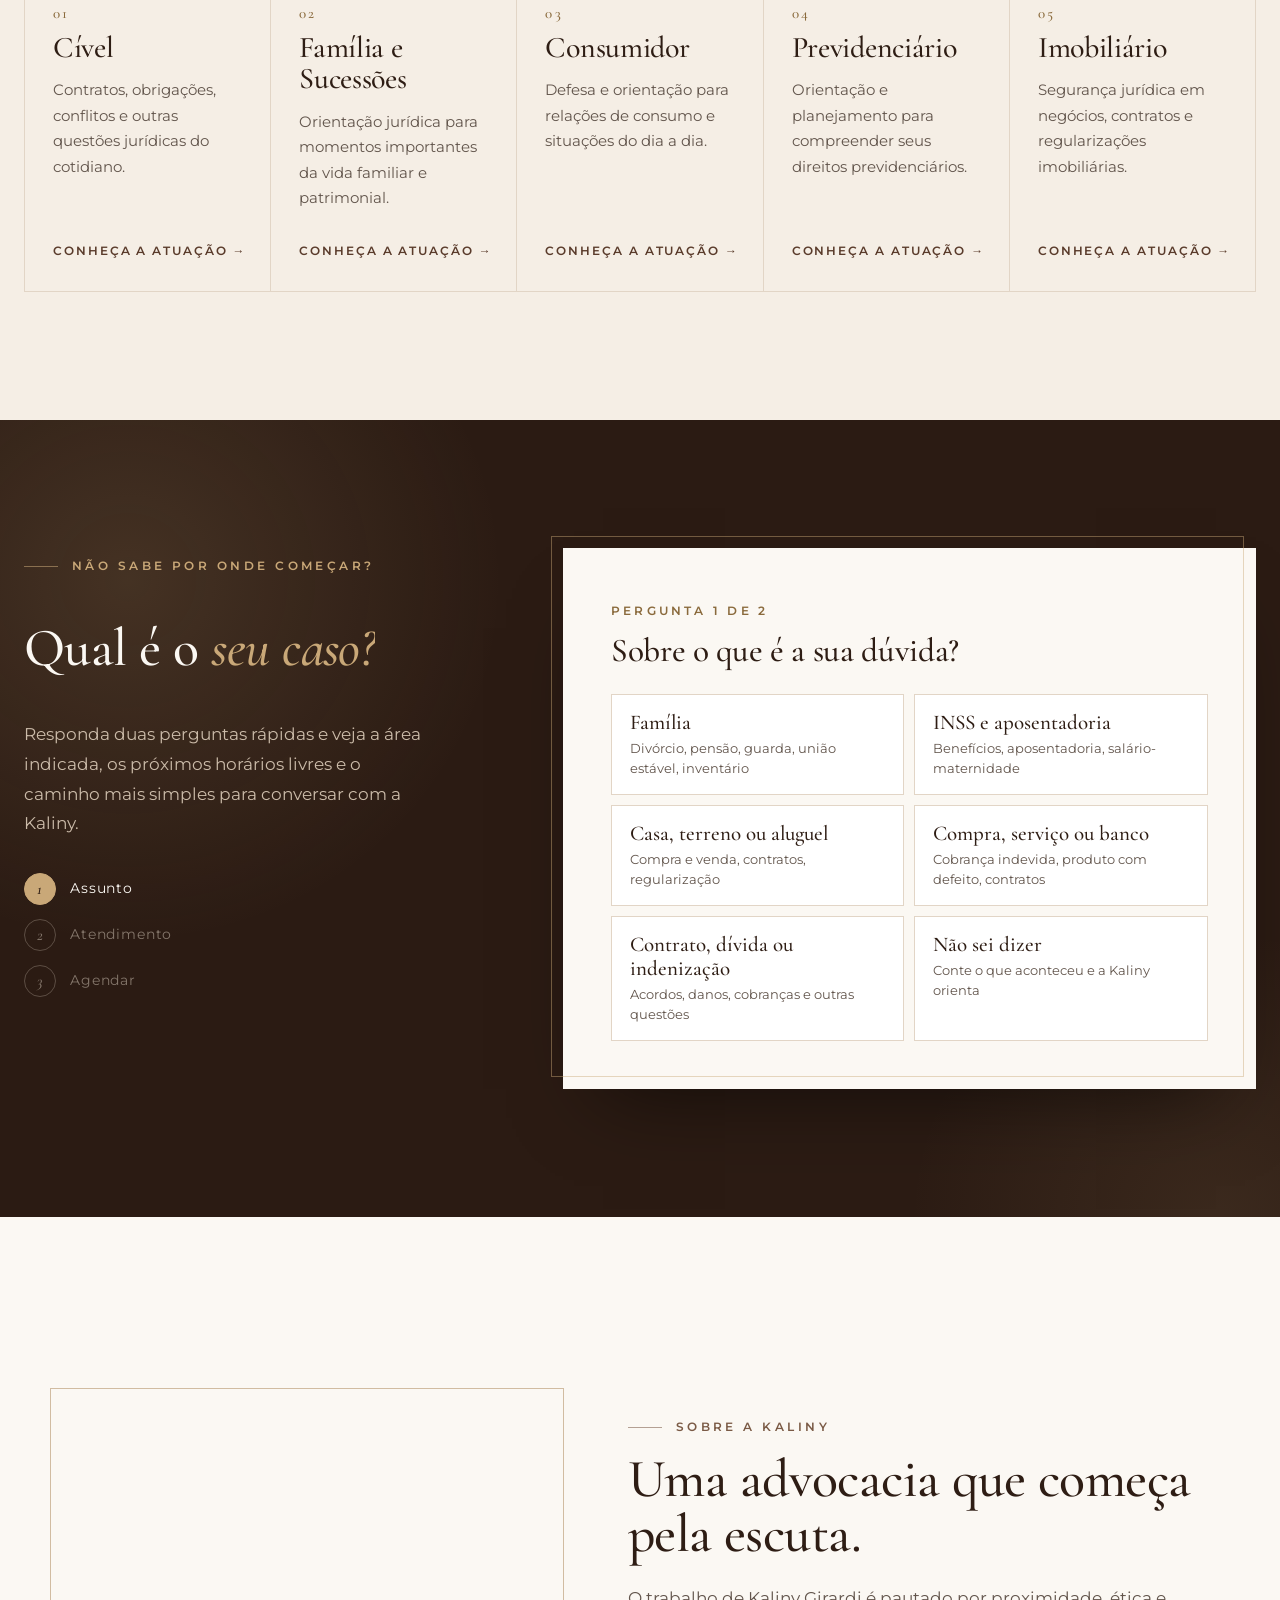
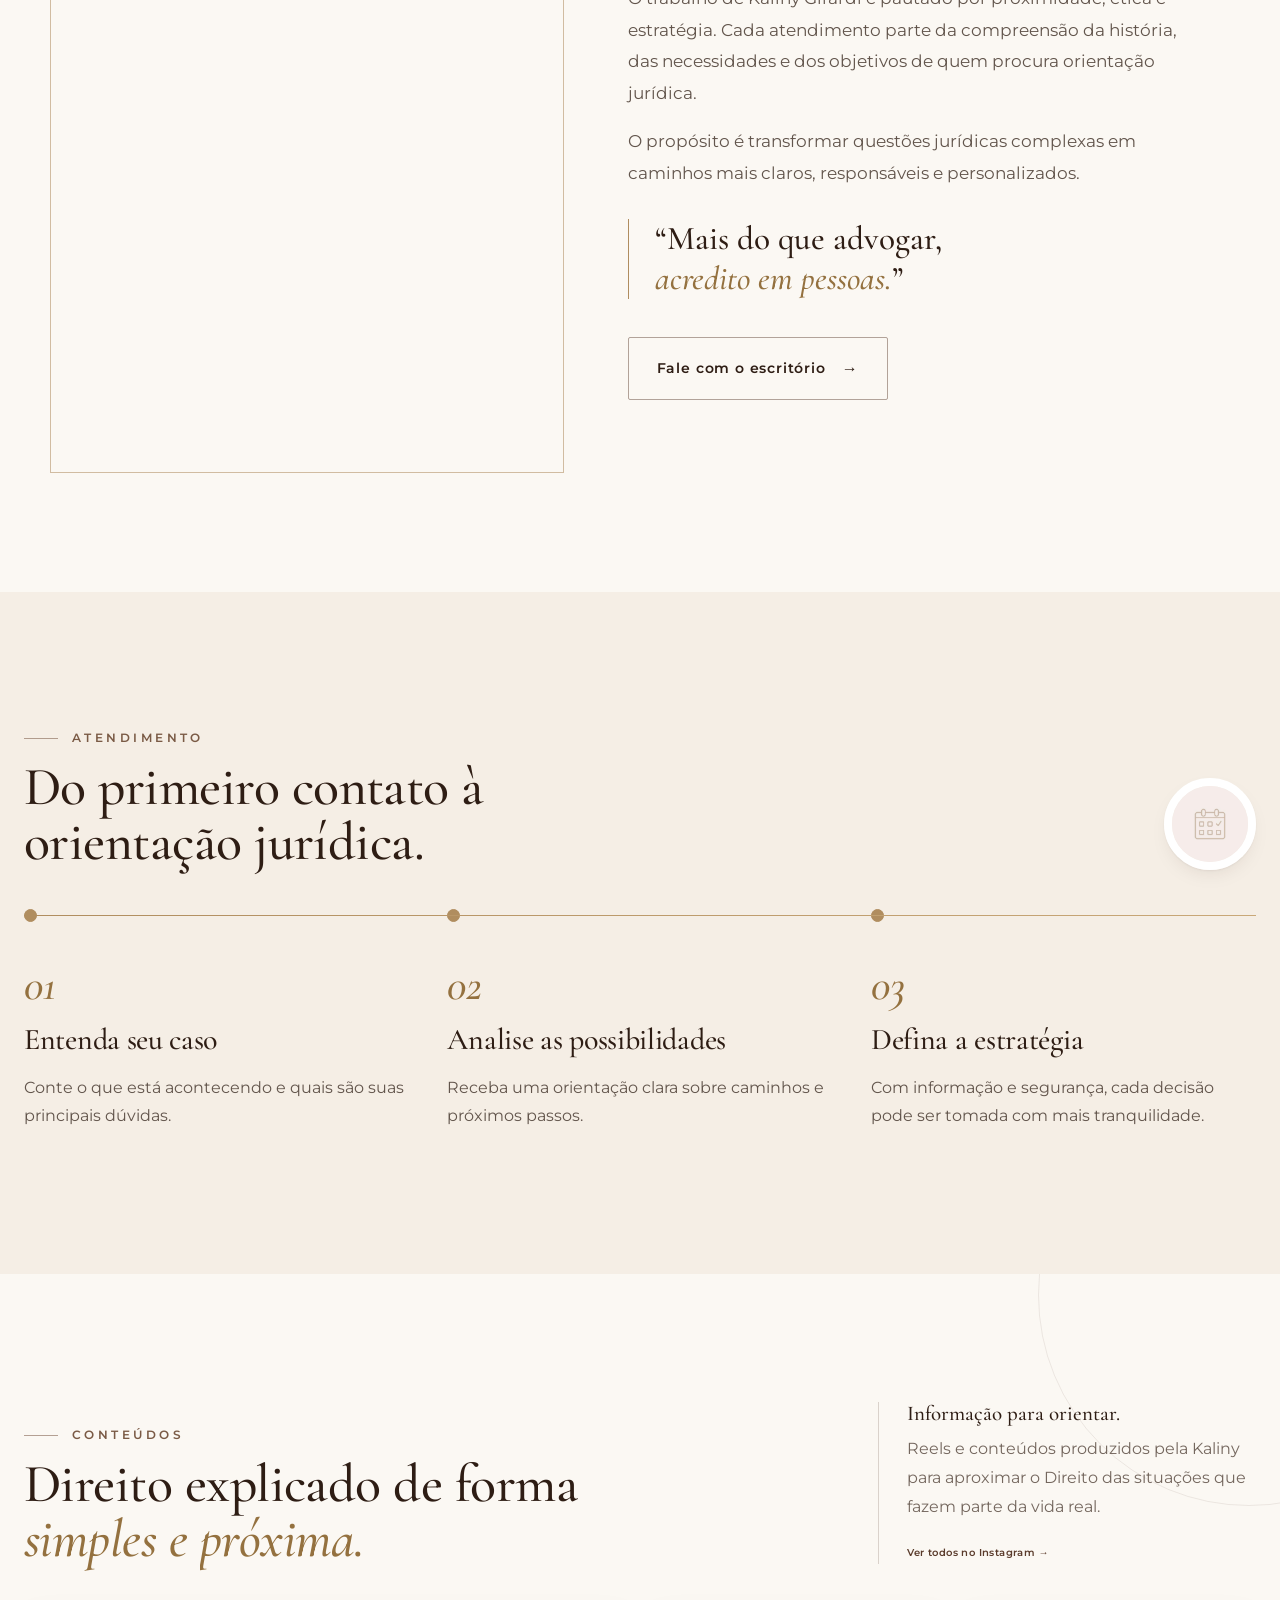
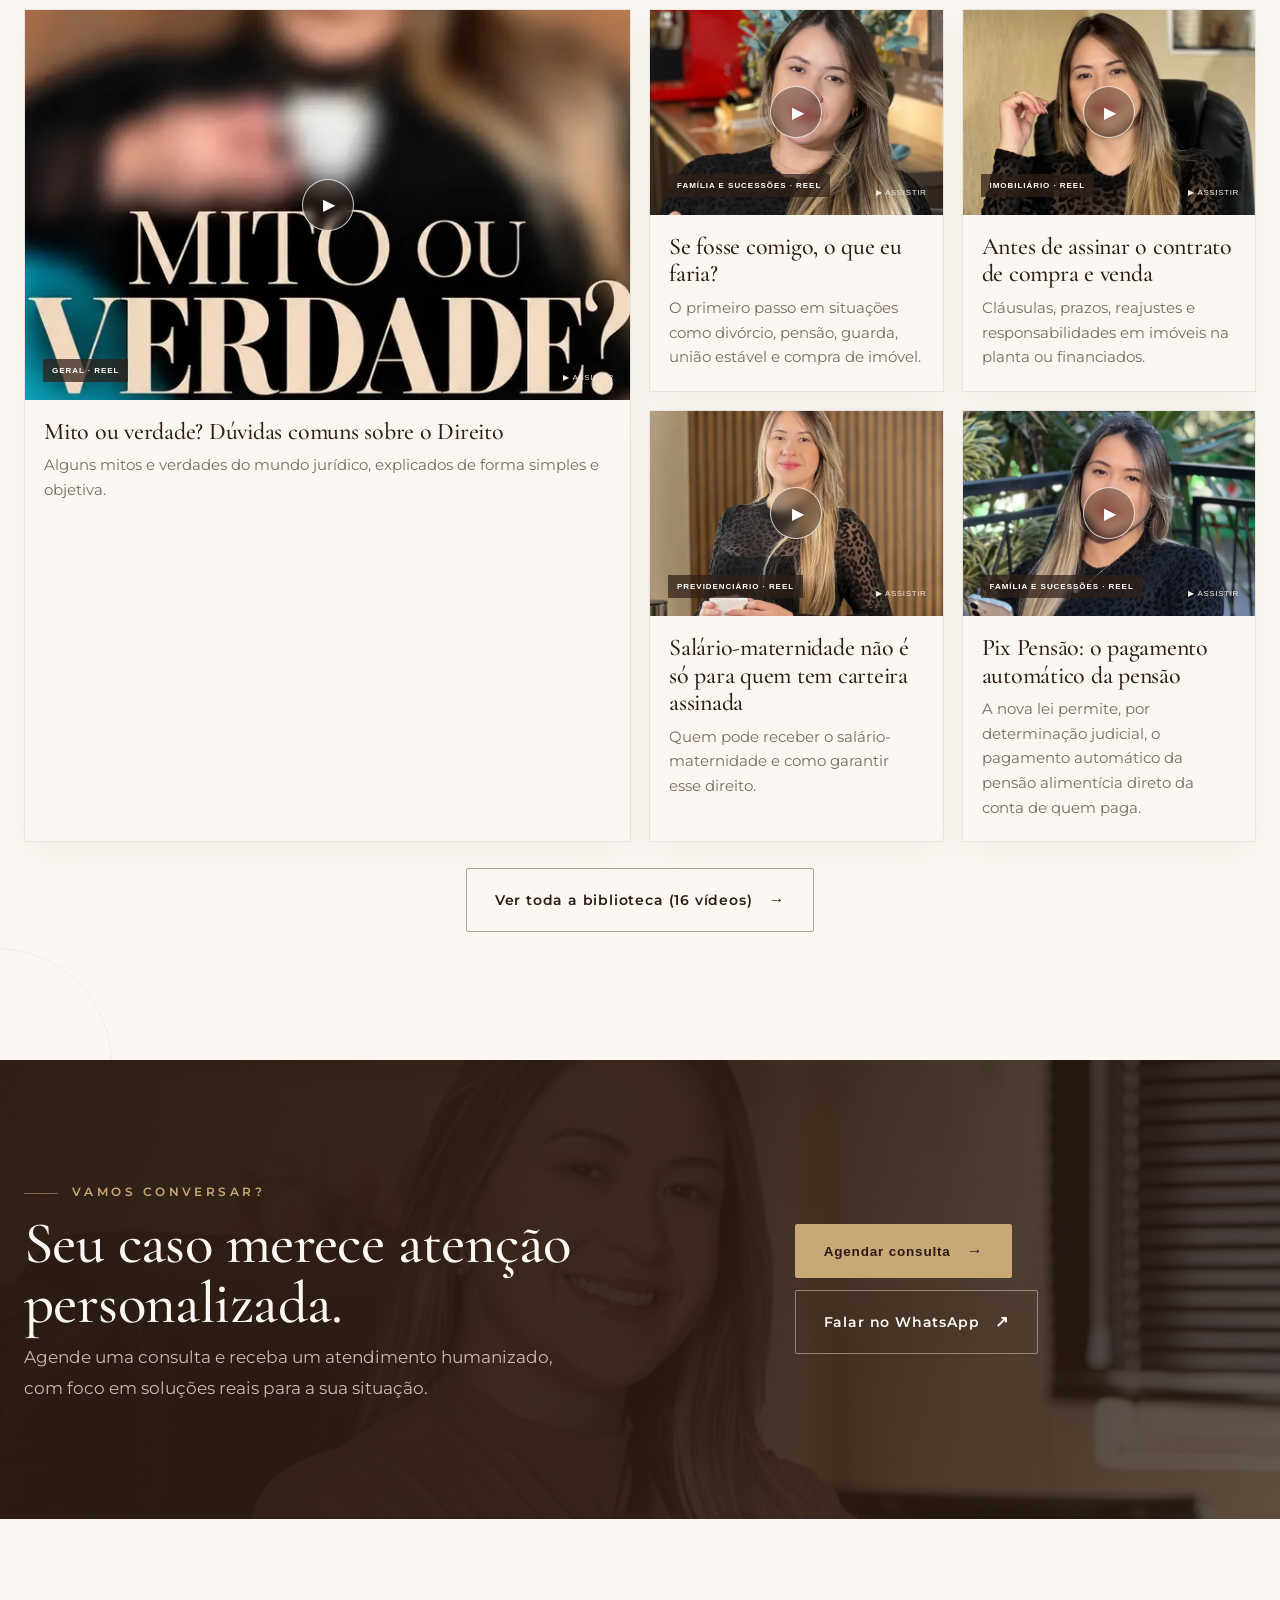
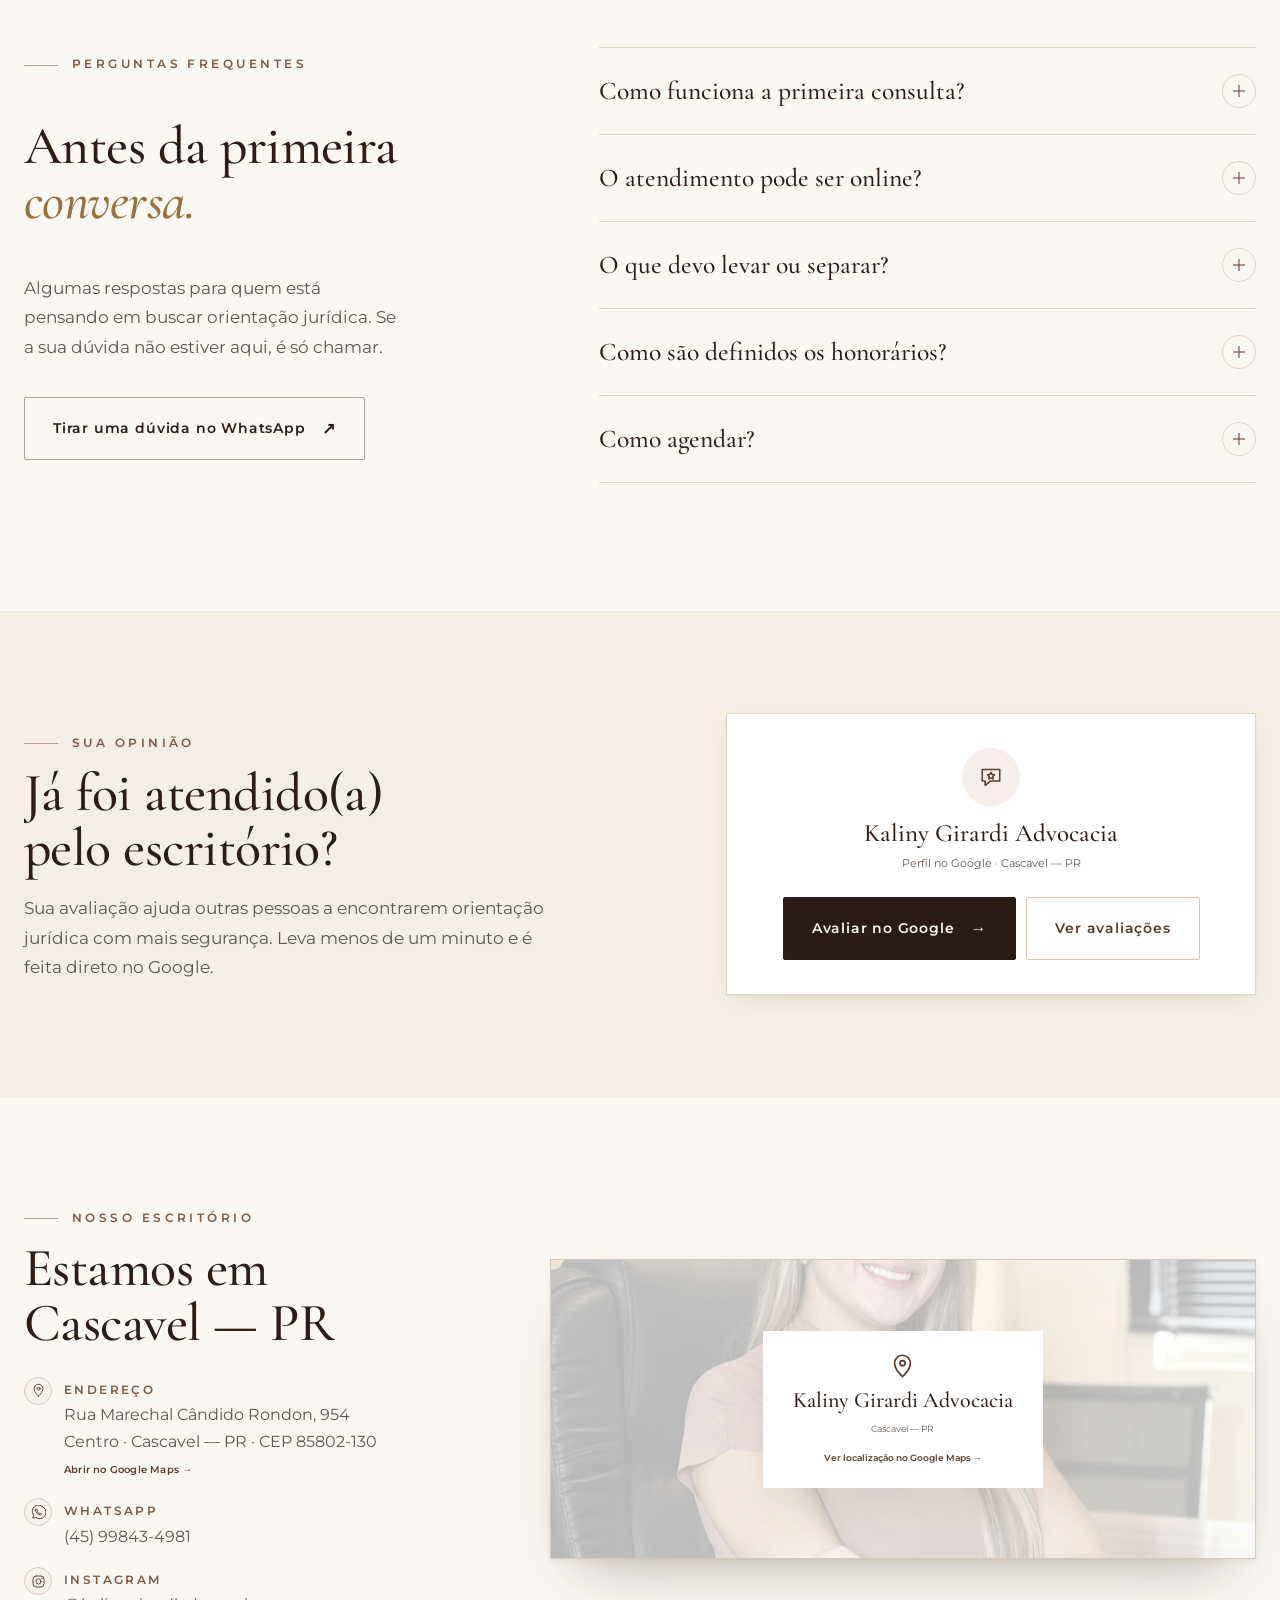
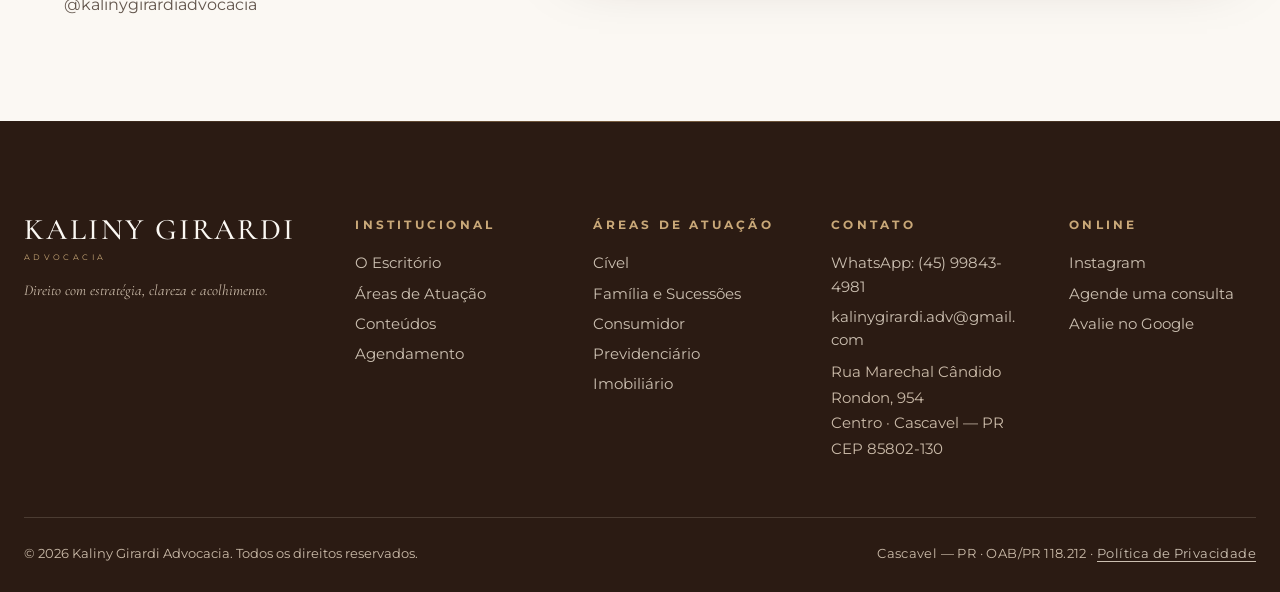
==== commit 89e08243: "Painel V145.71 e site: resposta imediata às ações e acessibilidade (WCAG 2.1 AA) Painel: - A linha m" ====
--- a/index.html
+++ b/index.html
@@ -16,14 +16,14 @@
 <style>.ap-consent{display:flex!important;flex-direction:row!important;align-items:flex-start;gap:10px!important;text-transform:none!important;letter-spacing:0!important;font-size:13px!important;line-height:1.45}.ap-consent input{margin-top:3px;width:auto;flex:none}.ap-consent a{color:inherit;text-decoration:underline}.ap-hp{position:absolute!important;left:-9999px!important;width:1px;height:1px;overflow:hidden}.appointment-msg.error{color:#8b3e33}</style>
 <link rel="stylesheet" href="css/style.css"><link rel="stylesheet" href="css/premium.css"><script src="assets/appointment-config.js"></script><script src="assets/conteudos.js"></script><script src="assets/video-fit.js"></script>
 <link rel="icon" href="/favicon.ico" sizes="any"><link rel="icon" type="image/png" sizes="32x32" href="/assets/icons/favicon-32.png"><link rel="apple-touch-icon" href="/assets/icons/apple-touch-icon.png"><link rel="manifest" href="/site.webmanifest"><meta name="theme-color" content="#5a3b2b"><link rel="preload" href="assets/fonts/montserrat-latin-400-normal.woff2" as="font" type="font/woff2" crossorigin><link rel="preload" href="assets/fonts/cormorant-garamond-latin-500-normal.woff2" as="font" type="font/woff2" crossorigin></head>
-<body><div class="scroll-progress" id="scrollProgress" aria-hidden="true"></div>
+<body><a class="skip-link" href="#atuacao">Pular para o conteúdo</a><div class="scroll-progress" id="scrollProgress" aria-hidden="true"></div>
 <header class="site-header"><div class="container nav">
 <a class="brand" href="index.html"><img src="assets/logo-mark-112.webp" width="112" height="112" alt="Logo Kaliny Girardi"><span class="brand-name"><strong>KALINY GIRARDI</strong><small>ADVOCACIA</small></span></a>
 <nav class="navlinks" id="siteNav"><a href="#escritorio">O Escritório</a><a href="#atuacao">Áreas de Atuação</a><a href="#conteudos">Conteúdos</a><a href="#agendamento">Agendamento</a><a href="#duvidas">Dúvidas</a><a href="#contato">Contato</a><a class="nav-cta" href="#agendamento" data-open-appointment>Agendar consulta</a></nav><button class="menu" type="button" aria-label="Abrir menu" aria-expanded="false" aria-controls="siteNav">☰</button>
 </div></header>
 <main>
 <section class="hero"><div class="hero-inner container"><div class="hero-copy"><span class="eyebrow hero-stagger">Advocacia em Cascavel — PR</span><h1 class="hero-stagger">Direito com<br><em>estratégia,</em><br>clareza e acolhimento.</h1><p class="hero-stagger">Atendimento jurídico personalizado, com ética, proximidade e atenção às particularidades de cada história.</p><div class="hero-actions hero-stagger"><a class="btn primary" href="#agendamento" data-open-appointment>Agende uma consulta <span>→</span></a><a class="btn ghost" href="#escritorio">Conheça a Kaliny <span>→</span></a></div><div class="hero-credentials hero-stagger"><span><svg viewBox="0 0 24 24" aria-hidden="true"><path d="M12 3 4.5 6v5.5c0 4.6 3.2 8.3 7.5 9.5 4.3-1.2 7.5-4.9 7.5-9.5V6Z"/></svg>OAB/PR 118.212</span><span><svg viewBox="0 0 24 24" aria-hidden="true"><path d="M12 21s7-6.1 7-12a7 7 0 1 0-14 0c0 5.9 7 12 7 12Z"/><circle cx="12" cy="9" r="2.3"/></svg>Cascavel — PR</span><span><svg viewBox="0 0 24 24" aria-hidden="true"><rect x="3.5" y="5" width="17" height="11.5" rx="1.5"/><path d="M8.5 19.5h7"/></svg>Presencial e online</span></div></div><div class="hero-visual hero-enter"><img src="assets/kaliny-hero.webp" srcset="assets/kaliny-hero-480.webp 480w, assets/kaliny-hero-720.webp 720w, assets/kaliny-hero.webp 960w" sizes="(max-width: 900px) 92vw, 44vw" alt="Kaliny Girardi no escritório" width="960" height="1280" fetchpriority="high" decoding="async"></div></div></section>
-<div class="marquee" aria-label="Valores do escritório: escuta, clareza, estratégia, ética, proximidade e transparência"><div class="marquee-track" aria-hidden="true"><span>Escuta</span><i aria-hidden="true">✦</i><span>Clareza</span><i aria-hidden="true">✦</i><span>Estratégia</span><i aria-hidden="true">✦</i><span>Ética</span><i aria-hidden="true">✦</i><span>Proximidade</span><i aria-hidden="true">✦</i><span>Transparência</span><i aria-hidden="true">✦</i><span class="marquee-copy"><span>Escuta</span><i aria-hidden="true">✦</i><span>Clareza</span><i aria-hidden="true">✦</i><span>Estratégia</span><i aria-hidden="true">✦</i><span>Ética</span><i aria-hidden="true">✦</i><span>Proximidade</span><i aria-hidden="true">✦</i><span>Transparência</span><i aria-hidden="true">✦</i></span></div></div>
+<div class="marquee" role="img" aria-label="Valores do escritório: escuta, clareza, estratégia, ética, proximidade e transparência"><div class="marquee-track" aria-hidden="true"><span>Escuta</span><i aria-hidden="true">✦</i><span>Clareza</span><i aria-hidden="true">✦</i><span>Estratégia</span><i aria-hidden="true">✦</i><span>Ética</span><i aria-hidden="true">✦</i><span>Proximidade</span><i aria-hidden="true">✦</i><span>Transparência</span><i aria-hidden="true">✦</i><span class="marquee-copy"><span>Escuta</span><i aria-hidden="true">✦</i><span>Clareza</span><i aria-hidden="true">✦</i><span>Estratégia</span><i aria-hidden="true">✦</i><span>Ética</span><i aria-hidden="true">✦</i><span>Proximidade</span><i aria-hidden="true">✦</i><span>Transparência</span><i aria-hidden="true">✦</i></span></div></div>
 
 <section class="section areas" id="atuacao"><div class="container"><div class="section-head js-reveal"><div><span class="eyebrow">Áreas de atuação</span><h2>Conheça as áreas em que podemos ajudar.</h2></div><p>Atuação jurídica com linguagem clara e olhar individual para cada situação.</p></div><div class="area-grid">
 <article class="area js-reveal" data-area="Cível"><div class="area-icon"><img src="assets/icons/civel-160.webp" width="160" height="160" alt="Cível" loading="lazy" decoding="async"></div><span class="num">01</span><h3><a href="areas/civel.html">Cível</a></h3><p>Contratos, obrigações, conflitos e outras questões jurídicas do cotidiano.</p><button class="more area-open" type="button">Conheça a atuação →</button></article>
@@ -69,13 +69,14 @@
 <details><summary>Como são definidos os honorários? <i aria-hidden="true"></i></summary><div class="faq-answer"><p>Os honorários são combinados com transparência depois de entender o caso, seguindo a tabela de honorários da OAB/PR, e ficam registrados em contrato antes de qualquer providência.</p></div></details>
 <details><summary>Como agendar? <i aria-hidden="true"></i></summary><div class="faq-answer"><p>Pelo próprio site, escolhendo um dia e um horário livre, ou pelo WhatsApp. Você recebe a confirmação do agendamento logo em seguida.</p></div></details>
 </div></div></section>
-</main>
+
 <section class="reviews js-reveal" id="avaliacoes"><div class="container reviews-box"><div class="reviews-copy"><span class="eyebrow">Sua opinião</span><h2>Já foi atendido(a)<br>pelo escritório?</h2><p>Sua avaliação ajuda outras pessoas a encontrarem orientação jurídica com mais segurança. Leva menos de um minuto e é feita direto no Google.</p></div><div class="reviews-card"><div class="reviews-ic" aria-hidden="true"><svg viewBox="0 0 24 24"><path d="M4.5 5.5h15v10h-8l-4.5 3.6v-3.6H4.5z"/><path d="m12 7.9.9 1.9 2.1.3-1.5 1.5.4 2.1-1.9-1-1.9 1 .4-2.1-1.5-1.5 2.1-.3z"/></svg></div><strong>Kaliny Girardi Advocacia</strong><span>Perfil no Google · Cascavel — PR</span><div class="reviews-actions"><a class="btn primary" data-kg-review href="https://g.page/r/CT1paptxaOU_EAI/review" target="_blank" rel="noopener">Avaliar no Google <span>→</span></a><a class="btn ghost" data-kg-profile href="https://g.page/r/CT1paptxaOU_EAI" target="_blank" rel="noopener">Ver avaliações</a></div></div></div></section>
 <section class="location js-reveal" id="contato"><div class="container location-grid"><div><span class="eyebrow">Nosso escritório</span><h2>Estamos em<br>Cascavel — PR</h2><div class="contact-list">
 <div class="contact-item"><span class="contact-icon maps-icon" aria-hidden="true"><svg viewBox="0 0 24 24" role="img"><path d="M12 21s7-6.1 7-12a7 7 0 1 0-14 0c0 5.9 7 12 7 12Z"/><circle cx="12" cy="9" r="2.3"/></svg></span><span><b>Endereço</b><br>Rua Marechal Cândido Rondon, 954<br>Centro · Cascavel — PR · CEP 85802-130<br><a class="contact-action" href="https://www.google.com/maps/search/?api=1&query=Rua+Marechal+C%C3%A2ndido+Rondon%2C+954%2C+Centro%2C+Cascavel%2C+PR" target="_blank" rel="noopener">Abrir no Google Maps →</a></span></div>
 <div class="contact-item"><span class="contact-icon whatsapp-icon" aria-hidden="true"><svg viewBox="0 0 24 24" role="img"><path d="M20.1 3.9A10 10 0 0 0 4.2 16.3L3 21l4.8-1.2A10 10 0 1 0 20.1 3.9Z"/><path d="M8.2 7.6c.2-.4.5-.4.8-.4h.5c.2 0 .4.1.5.4l.7 1.7c.1.3.1.5-.1.7l-.5.6c.7 1.3 1.8 2.3 3.1 3l.6-.5c.2-.2.4-.2.7-.1l1.7.7c.3.1.4.3.4.5v.5c0 .3-.1.6-.4.8-.4.3-1 .5-1.5.4-1.8-.3-3.6-1.2-5.1-2.7-1.5-1.5-2.4-3.2-2.7-5.1-.1-.5.1-1.1.4-1.5Z"/></svg></span><span><b>WhatsApp</b><br><a href="https://wa.me/5545998434981" target="_blank" rel="noopener">(45) 99843-4981</a></span></div>
 <div class="contact-item"><span class="contact-icon instagram-icon" aria-hidden="true"><svg viewBox="0 0 24 24" role="img"><rect x="3.2" y="3.2" width="17.6" height="17.6" rx="5"/><circle cx="12" cy="12" r="4.1"/><circle cx="17.4" cy="6.7" r="1" class="fill-dot"/></svg></span><span><b>Instagram</b><br><a href="https://www.instagram.com/kalinygirardiadvocacia/" target="_blank" rel="noopener">@kalinygirardiadvocacia</a></span></div>
 </div></div><a class="map-card" href="https://www.google.com/maps/search/?api=1&query=Rua+Marechal+C%C3%A2ndido+Rondon%2C+954%2C+Centro%2C+Cascavel%2C+PR" target="_blank" rel="noopener" aria-label="Abrir localização da Kaliny Girardi Advocacia no Google Maps"><div class="map-pin"><span class="map-pin-icon" aria-hidden="true"><svg viewBox="0 0 24 24"><path d="M12 21s7-6.1 7-12a7 7 0 1 0-14 0c0 5.9 7 12 7 12Z"/><circle cx="12" cy="9" r="2.3"/></svg></span><strong>Kaliny Girardi Advocacia</strong><span>Cascavel — PR</span><small>Ver localização no Google Maps →</small></div></a></div></section>
+</main>
 <footer><div class="container"><div class="footer-grid"><div class="footer-brand"><img src="assets/logo-112.webp" width="112" height="112" alt="Logo Kaliny Girardi" loading="lazy" decoding="async"><h3>KALINY GIRARDI <small>ADVOCACIA</small></h3><p>Direito com estratégia, clareza e acolhimento.</p></div><div><h4>Institucional</h4><a href="#escritorio">O Escritório</a><a href="#atuacao">Áreas de Atuação</a><a href="#conteudos">Conteúdos</a><a href="#agendamento">Agendamento</a></div><div class="footer-areas"><h4>Áreas de atuação</h4><a href="areas/civel.html">Cível</a><a href="areas/familia-e-sucessoes.html">Família e Sucessões</a><a href="areas/consumidor.html">Consumidor</a><a href="areas/previdenciario.html">Previdenciário</a><a href="areas/imobiliario.html">Imobiliário</a></div><div><h4>Contato</h4><a href="https://wa.me/5545998434981" target="_blank" rel="noopener">WhatsApp: (45) 99843-4981</a><a href="mailto:kalinygirardi.adv@gmail.com">kalinygirardi.adv@gmail.com</a><p>Rua Marechal Cândido Rondon, 954<br>Centro · Cascavel — PR<br>CEP 85802-130</p></div><div><h4>Online</h4><a href="https://www.instagram.com/kalinygirardiadvocacia/" target="_blank" rel="noopener">Instagram</a><a href="#agendamento">Agende uma consulta</a><a href="#avaliacoes">Avalie no Google</a></div></div><div class="footer-bottom"><span>© 2026 Kaliny Girardi Advocacia. Todos os direitos reservados.</span><span>Cascavel — PR · OAB/PR 118.212 · <a href="privacidade.html">Política de Privacidade</a></span></div></div></footer>
 
 <script>
@@ -217,7 +218,7 @@
 .footer-areas a{display:block}.area h3 a{color:inherit}
 @media(max-width:640px){.appointment-grid{grid-template-columns:minmax(0,1fr)!important}.ap-native{grid-template-columns:1fr}.wa-float{right:14px;bottom:14px;width:54px;height:54px}}
 </style>
-<a class="wa-float" id="waFloat" href="https://wa.me/5545998434981?text=Ol%C3%A1!%20Vim%20pelo%20site%20da%20Kaliny%20Girardi%20Advocacia%20e%20gostaria%20de%20uma%20orienta%C3%A7%C3%A3o." target="_blank" rel="noopener" aria-label="Conversar no WhatsApp"><svg viewBox="0 0 24 24" aria-hidden="true"><path d="M20.1 3.9A10 10 0 0 0 4.2 16.3L3 21l4.8-1.2A10 10 0 1 0 20.1 3.9Z"/><path d="M8.6 7.8c.3-.5 1.1-.5 1.3 0l.7 1.6c.1.3 0 .6-.2.8l-.5.5c.7 1.3 1.8 2.3 3.1 3l.5-.5c.2-.2.5-.3.8-.2l1.6.7c.5.2.5 1 0 1.3-.6.4-1.3.6-2 .5-2.6-.5-5-2.9-5.5-5.5-.1-.7.1-1.5.2-2.2Z"/></svg></a>
+<aside aria-label="Contato rápido"><a class="wa-float" id="waFloat" href="https://wa.me/5545998434981?text=Ol%C3%A1!%20Vim%20pelo%20site%20da%20Kaliny%20Girardi%20Advocacia%20e%20gostaria%20de%20uma%20orienta%C3%A7%C3%A3o." target="_blank" rel="noopener" aria-label="Conversar no WhatsApp"><svg viewBox="0 0 24 24" aria-hidden="true"><path d="M20.1 3.9A10 10 0 0 0 4.2 16.3L3 21l4.8-1.2A10 10 0 1 0 20.1 3.9Z"/><path d="M8.6 7.8c.3-.5 1.1-.5 1.3 0l.7 1.6c.1.3 0 .6-.2.8l-.5.5c.7 1.3 1.8 2.3 3.1 3l.5-.5c.2-.2.5-.3.8-.2l1.6.7c.5.2.5 1 0 1.3-.6.4-1.3.6-2 .5-2.6-.5-5-2.9-5.5-5.5-.1-.7.1-1.5.2-2.2Z"/></svg></a></aside>
 <script>
 /* V145.31 — Agendamento em 2 passos (dias e horários livres em botões), resumo com "adicionar à agenda",
    WhatsApp com mensagem por área e abertura direta pelo link ?agendar=Área. */
--- a/css/premium.css
+++ b/css/premium.css
@@ -406,3 +406,25 @@
 .marquee span:not(.marquee-copy){font:italic 500 clamp(30px,4.2vw,58px)/1 'Cormorant Garamond',serif;color:var(--champagne);padding:0 .45em;white-space:nowrap}
 .marquee .marquee-copy{display:flex}
 .hero-credentials{border-top:0;padding-top:0;margin-top:30px}
+@media (prefers-reduced-motion:reduce){
+  .marquee .marquee-copy{display:none!important}
+  .marquee .marquee-track{animation:none!important;width:100%;flex-wrap:wrap;justify-content:center;row-gap:6px}
+  .marquee:before,.marquee:after{display:none}
+}
+@media (prefers-reduced-motion:reduce){
+  .marquee .marquee-track>span{font-size:clamp(22px,2.7vw,40px)!important;padding:0 .4em!important}
+  .marquee .marquee-track>i:last-of-type{display:none}
+}
+
+/* ---------------- acessibilidade: contraste do dourado em textos sobre fundo claro ---------------- */
+:root{--gold-text:#94713f;--gold-text-sm:#8a6a3c}
+h1 em,h2 em,.hero-copy h1 em,.about-copy .quote em,.service-steps b{color:var(--gold-text)!important}
+.guide h2 em,.cta h2 em,.values h2 em{color:var(--gold-2)!important}
+.area .num,.guide-count,.slot-label,.eyebrow{color:var(--gold-text-sm)!important}
+.guide .eyebrow,.cta .eyebrow,.eyebrow.light,.guide-intro .eyebrow{color:var(--gold-2)!important}
+.area:hover .num,.area:focus-within .num{color:var(--gold-2)!important}
+footer .footer-bottom a{text-decoration:underline;text-underline-offset:3px}
+.eyebrow:not(.light){color:#7a5a45!important}
+.guide .eyebrow,.cta .eyebrow,.guide-intro .eyebrow{color:var(--gold-2)!important}
+.skip-link{position:fixed;left:16px;top:-60px;z-index:200;background:var(--espresso);color:var(--ivory);padding:12px 18px;font-size:14px;font-weight:600;transition:top .2s ease}
+.skip-link:focus{top:12px}
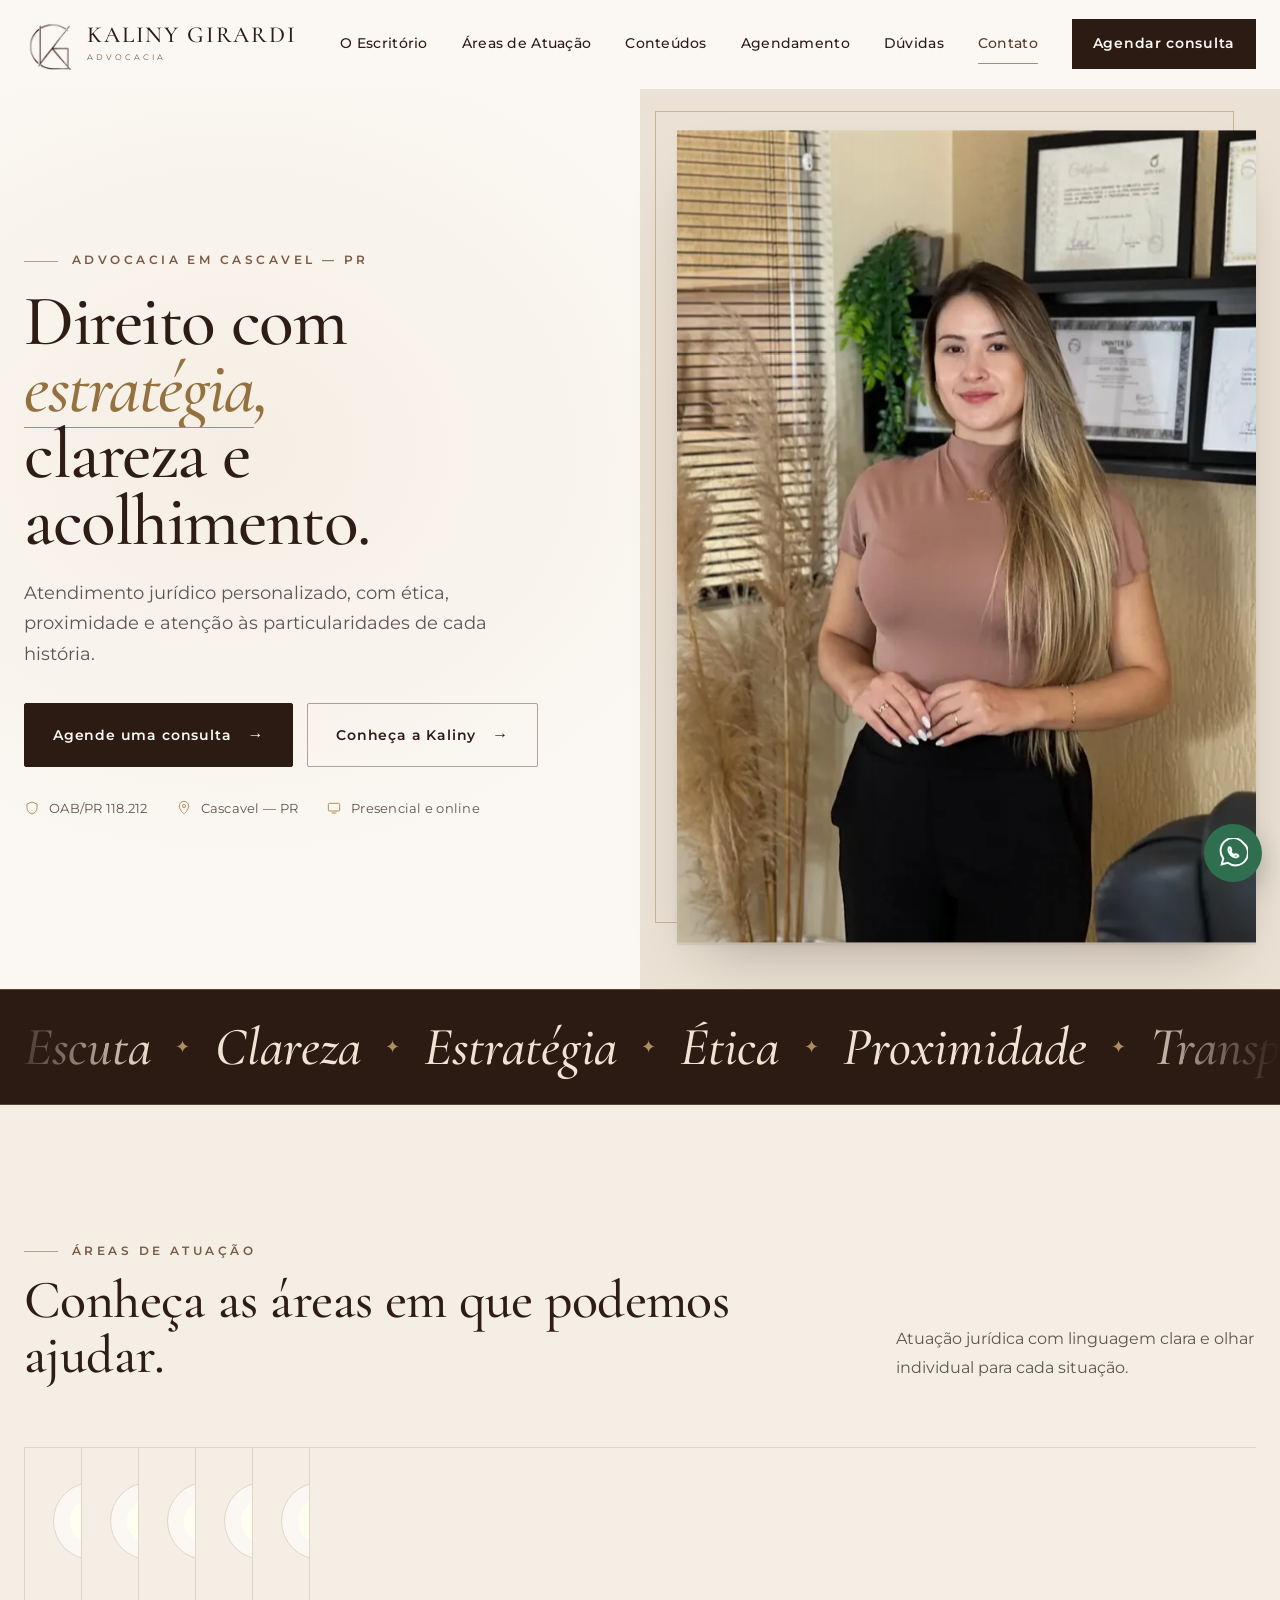
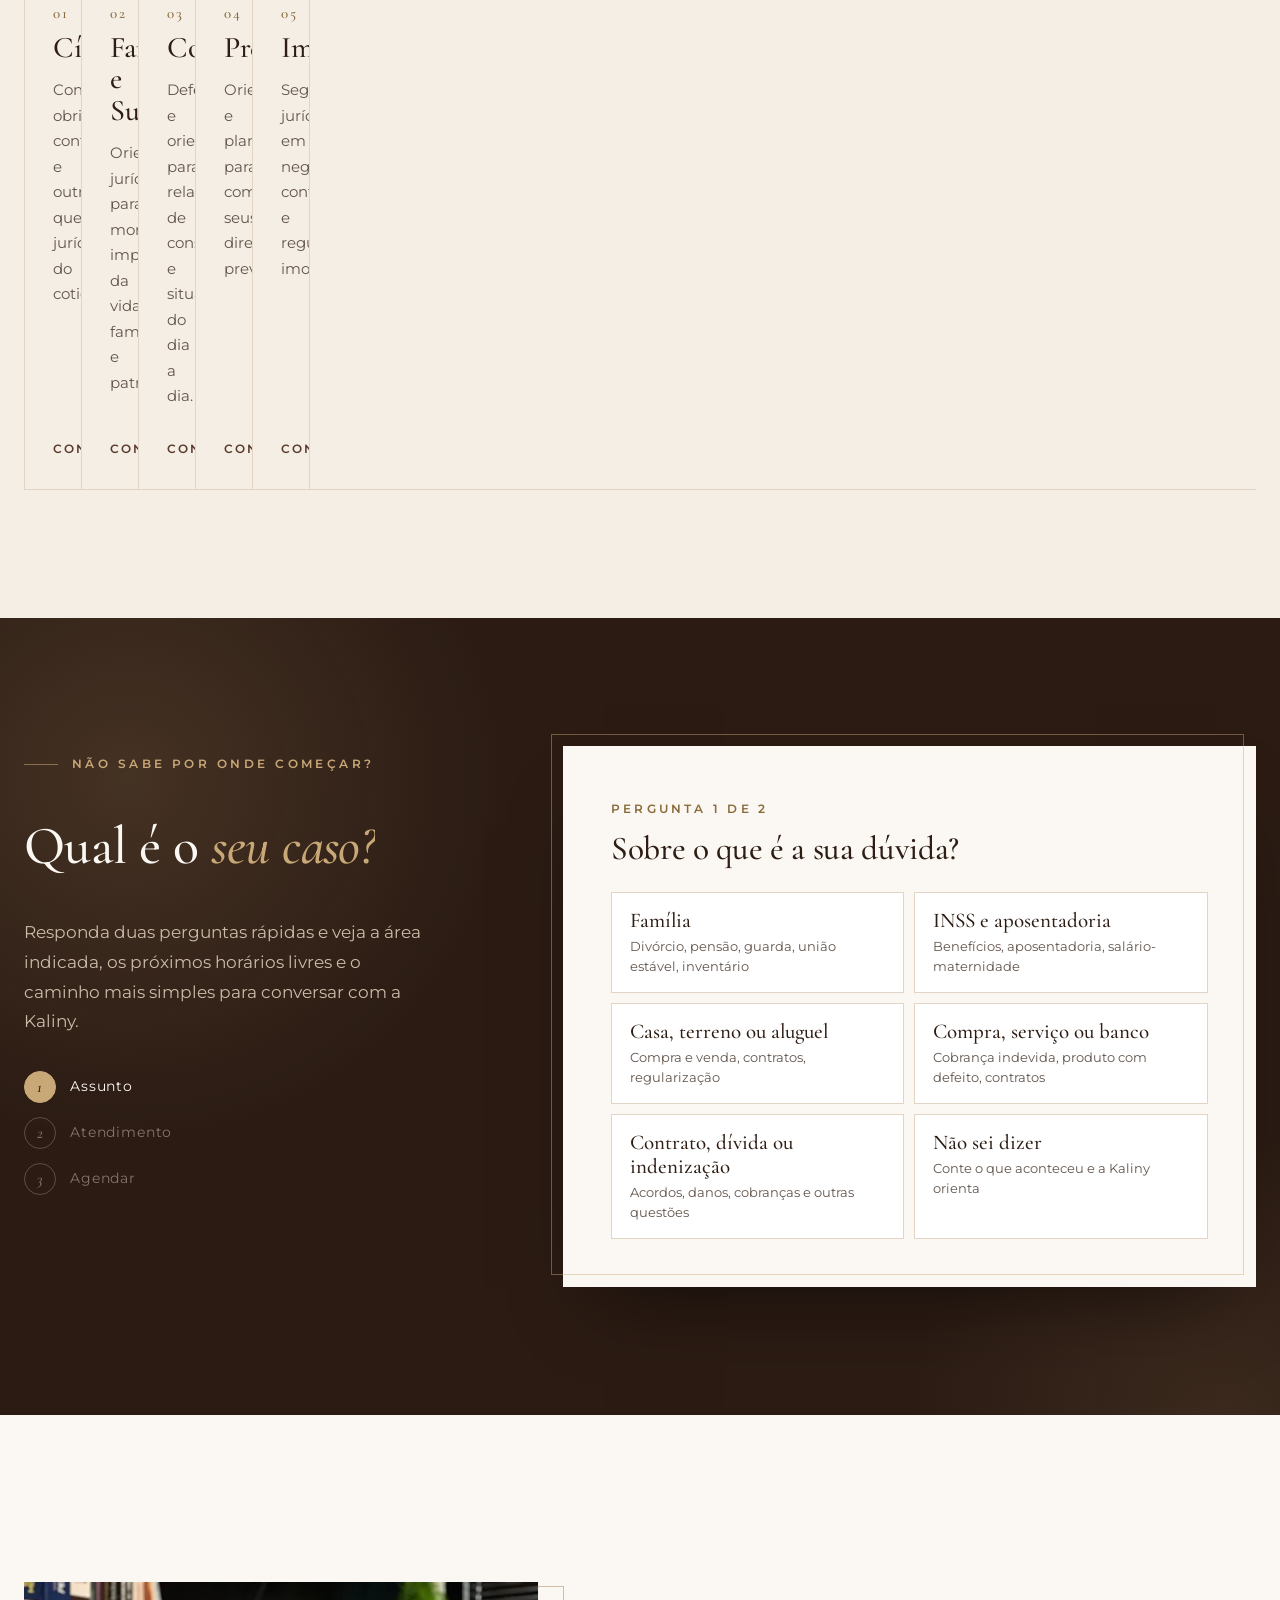
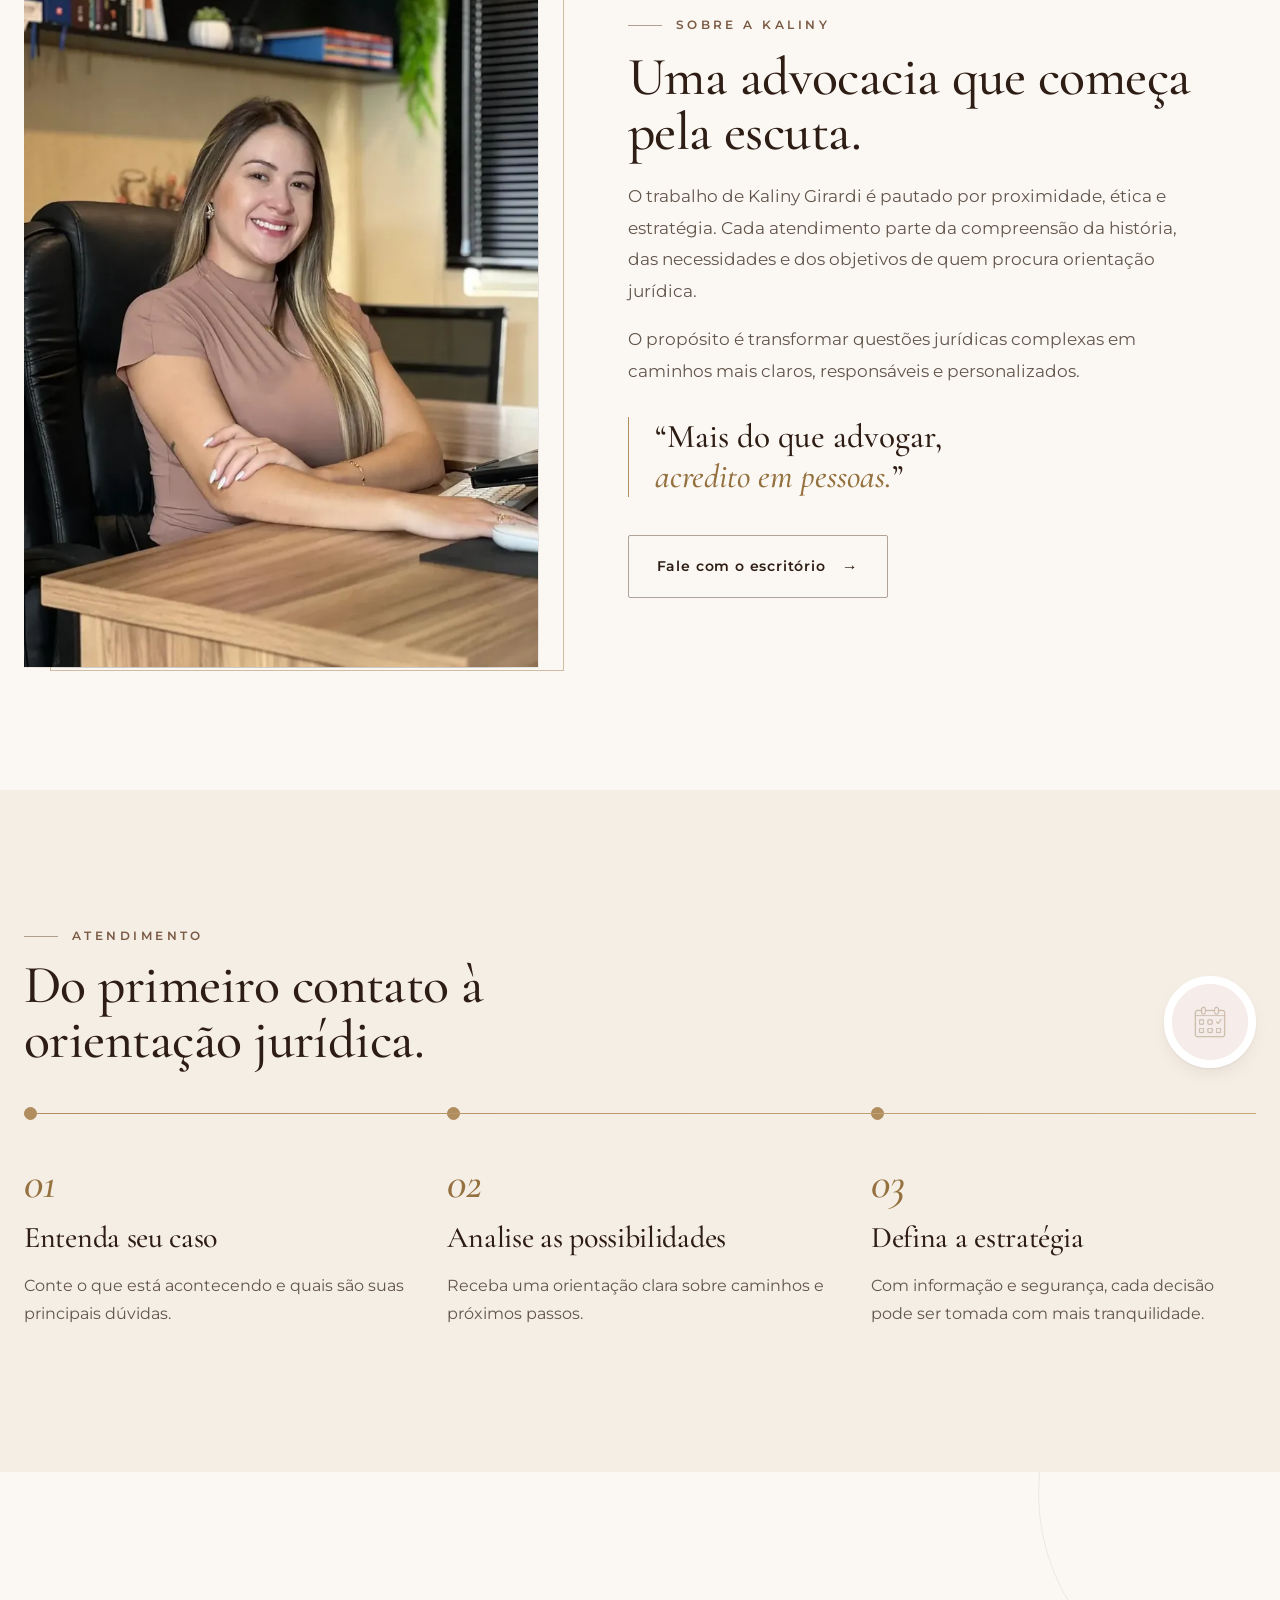
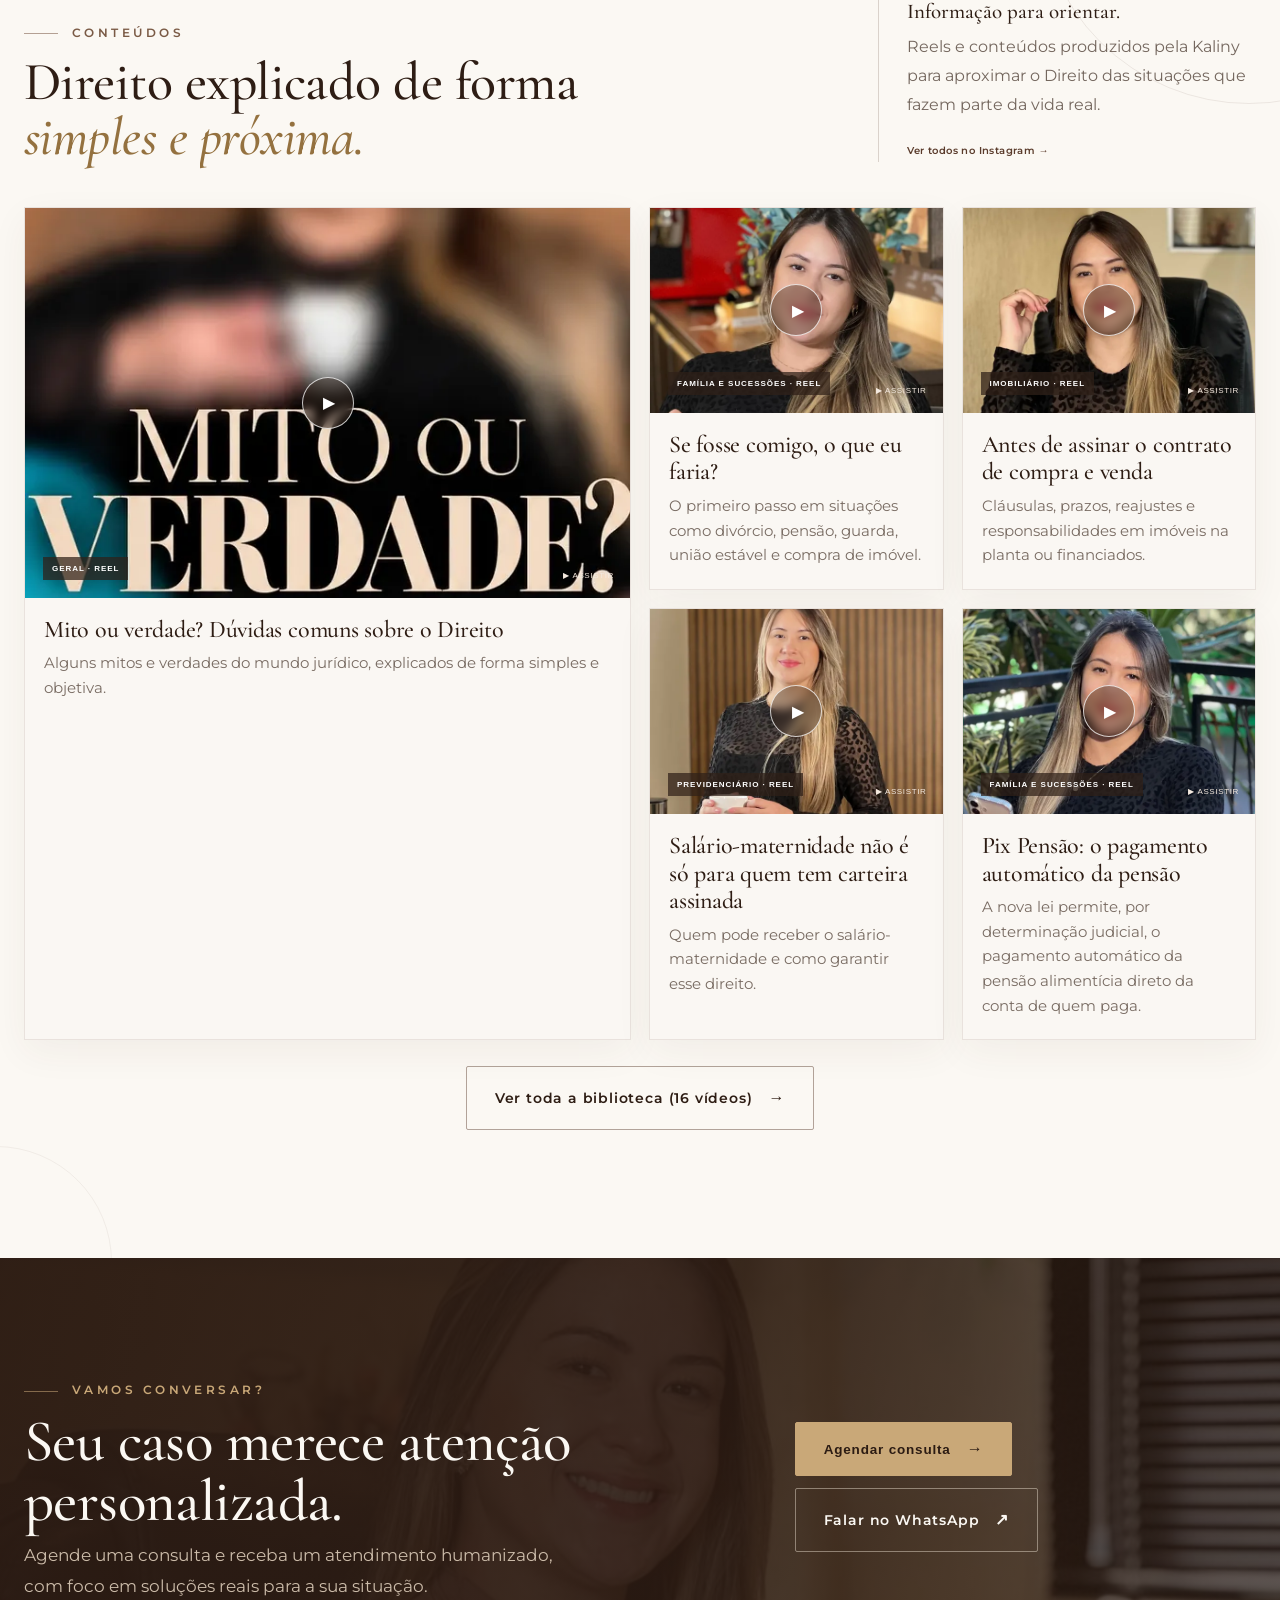
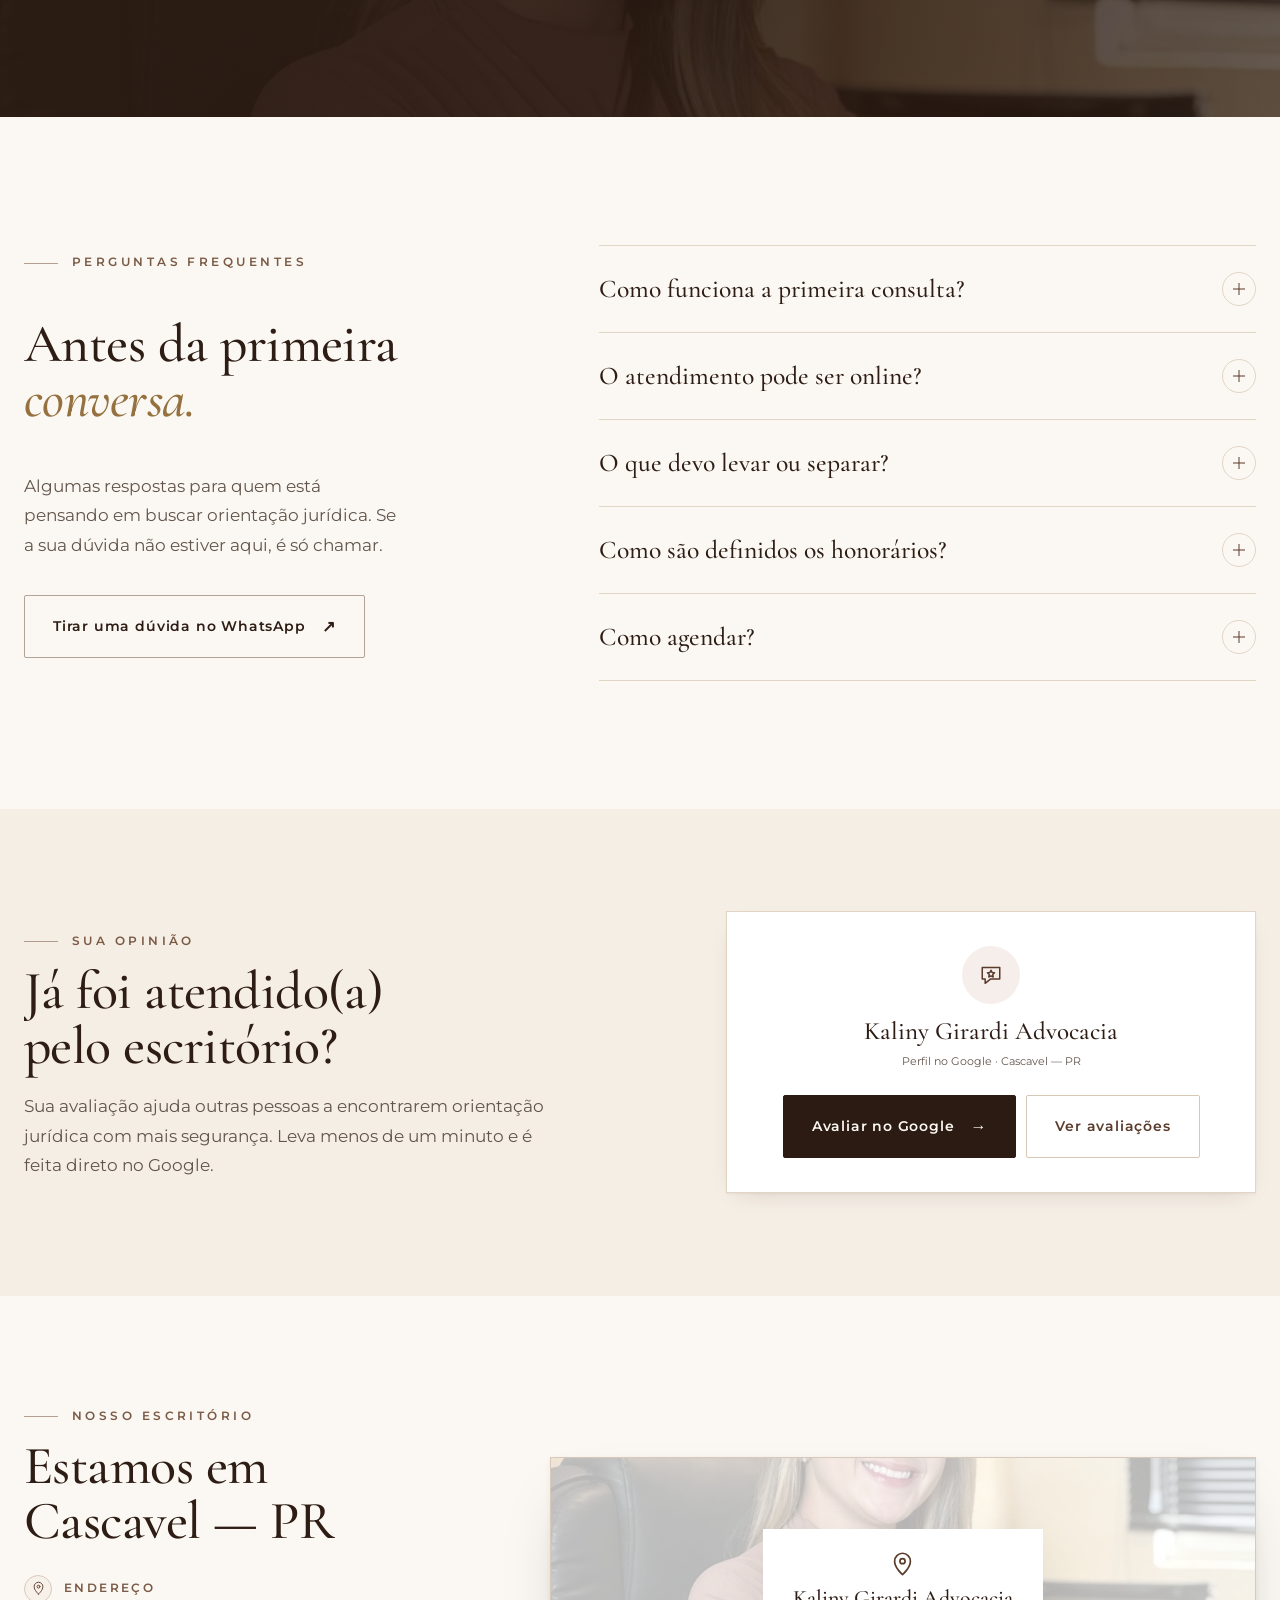
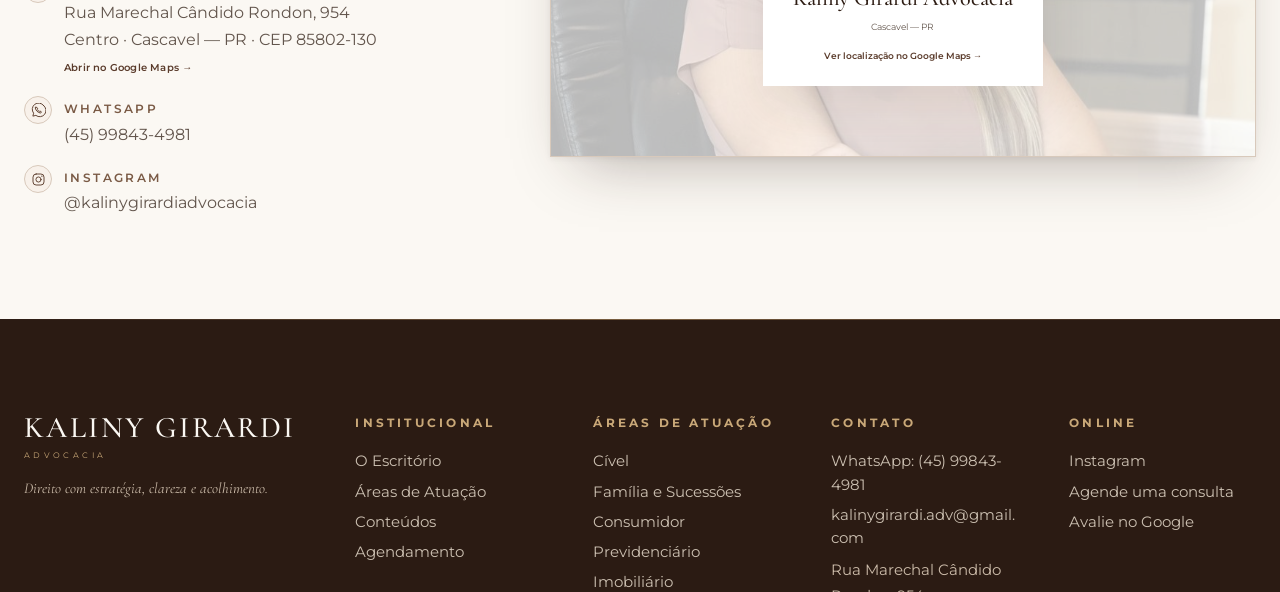
==== commit 299e0cde: "Site: foto "Sobre a Kaliny" volta a aparecer ao rolar O efeito de cortina observava a própria foto, " ====
--- a/index.html
+++ b/index.html
@@ -328,5 +328,5 @@
 (function(){var L=window.KG_CONTEUDOS||[];document.querySelectorAll('.video-card').forEach(function(card){var m=/\/(?:p|reel)\/([^/?#]+)/.exec(card.dataset.video||'');if(!m)return;var it=L.find(function(x){return x.id===m[1]});var th=card.querySelector('.video-thumb');if(!it||!th||th.querySelector('.kc-cover'))return;th.insertAdjacentHTML('afterbegin',window.kgCoverHTML(it,''))});
 var more=document.querySelector('.kc-more a');if(more&&L.length)more.innerHTML='Ver toda a biblioteca ('+L.length+' vídeo'+(L.length>1?'s':'')+') <span>→</span>';})();
 </script><script>(function(){var g=window.KG_GOOGLE||{};document.querySelectorAll("[data-kg-review]").forEach(function(a){a.href=window.kgReviewLink?window.kgReviewLink():a.href});if(g.perfil)document.querySelectorAll("[data-kg-profile]").forEach(function(a){a.href=g.perfil})})();</script>
-<script src="assets/premium.js" defer></script>
+<script src="assets/premium.js?v=20261111" defer></script>
 </body></html>
